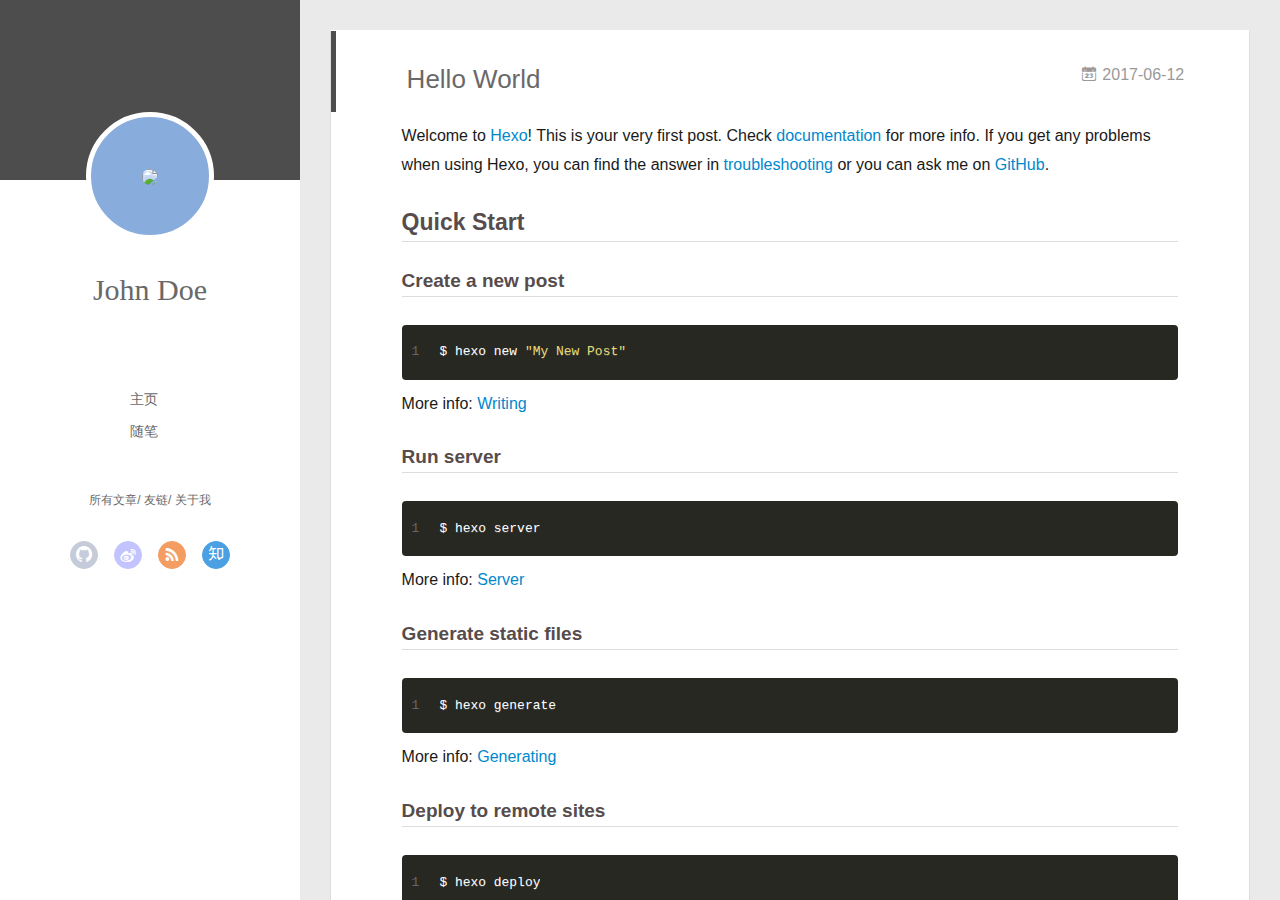
==== index.html @ 2bd4a5b3 "Site updated: 2017-06-12 14:00:21" ====
<!DOCTYPE html>
<html>
<head>
  <meta charset="utf-8">
  
  <meta name="renderer" content="webkit">
  <meta http-equiv="X-UA-Compatible" content="IE=edge" >
  <link rel="dns-prefetch" href="http://yoursite.com">
  <title>Hexo</title>
  <meta name="viewport" content="width=device-width, initial-scale=1, maximum-scale=1">
  <meta property="og:type" content="website">
<meta property="og:title" content="Hexo">
<meta property="og:url" content="http://yoursite.com/index.html">
<meta property="og:site_name" content="Hexo">
<meta name="twitter:card" content="summary">
<meta name="twitter:title" content="Hexo">
  
    <link rel="alternative" href="/atom.xml" title="Hexo" type="application/atom+xml">
  
  
    <link rel="icon" href="/favicon.png">
  
  <link rel="stylesheet" type="text/css" href="/./main.b3331d.css">
  <style type="text/css">
  
    #container.show {
      background: linear-gradient(200deg,#a0cfe4,#e8c37e);
    }
  </style>
  

  

</head>

<body>
  <div id="container" q-class="show:isCtnShow">
    <canvas id="anm-canvas" class="anm-canvas"></canvas>
    <div class="left-col" q-class="show:isShow">
      
<div class="overlay" style="background: #4d4d4d"></div>
<div class="intrude-less">
	<header id="header" class="inner">
		<a href="/" class="profilepic">
			<img src="null" class="js-avatar">
		</a>
		<hgroup>
		  <h1 class="header-author"><a href="/">John Doe</a></h1>
		</hgroup>
		

		<nav class="header-menu">
			<ul>
			
				<li><a href="/">主页</a></li>
	        
				<li><a href="/tags/随笔/">随笔</a></li>
	        
			</ul>
		</nav>
		<nav class="header-smart-menu">
    		
    			
    			<a q-on="click: openSlider(e, 'innerArchive')" href="javascript:void(0)">所有文章</a>
    			
            
    			
    			<a q-on="click: openSlider(e, 'friends')" href="javascript:void(0)">友链</a>
    			
            
    			
    			<a q-on="click: openSlider(e, 'aboutme')" href="javascript:void(0)">关于我</a>
    			
            
		</nav>
		<nav class="header-nav">
			<div class="social">
				
					<a class="github" target="_blank" href="#" title="github"><i class="icon-github"></i></a>
		        
					<a class="weibo" target="_blank" href="#" title="weibo"><i class="icon-weibo"></i></a>
		        
					<a class="rss" target="_blank" href="#" title="rss"><i class="icon-rss"></i></a>
		        
					<a class="zhihu" target="_blank" href="#" title="zhihu"><i class="icon-zhihu"></i></a>
		        
			</div>
		</nav>
	</header>		
</div>

    </div>
    <div class="mid-col" q-class="show:isShow,hide:isShow|isFalse">
      
<nav id="mobile-nav">
  	<div class="overlay js-overlay" style="background: #4d4d4d"></div>
	<div class="btnctn js-mobile-btnctn">
  		<div class="slider-trigger list" q-on="click: openSlider(e)"><i class="icon icon-sort"></i></div>
	</div>
	<div class="intrude-less">
		<header id="header" class="inner">
			<div class="profilepic">
				<img src="null" class="js-avatar">
			</div>
			<hgroup>
			  <h1 class="header-author js-header-author">John Doe</h1>
			</hgroup>
			
			
			
				
			
				
			
			
			
			<nav class="header-nav">
				<div class="social">
					
						<a class="github" target="_blank" href="#" title="github"><i class="icon-github"></i></a>
			        
						<a class="weibo" target="_blank" href="#" title="weibo"><i class="icon-weibo"></i></a>
			        
						<a class="rss" target="_blank" href="#" title="rss"><i class="icon-rss"></i></a>
			        
						<a class="zhihu" target="_blank" href="#" title="zhihu"><i class="icon-zhihu"></i></a>
			        
				</div>
			</nav>

			<nav class="header-menu js-header-menu">
				<ul style="width: 50%">
				
				
					<li style="width: 50%"><a href="/">主页</a></li>
		        
					<li style="width: 50%"><a href="/tags/随笔/">随笔</a></li>
		        
				</ul>
			</nav>
		</header>				
	</div>
	<div class="mobile-mask" style="display:none" q-show="isShow"></div>
</nav>

      <div id="wrapper" class="body-wrap">
        <div class="menu-l">
          <div class="canvas-wrap">
            <canvas data-colors="#eaeaea" data-sectionHeight="100" data-contentId="js-content" id="myCanvas1" class="anm-canvas"></canvas>
          </div>
          <div id="js-content" class="content-ll">
            
  
    <article id="post-hello-world" class="article article-type-post  article-index" itemscope itemprop="blogPost">
  <div class="article-inner">
    
      <header class="article-header">
        
  
    <h1 itemprop="name">
      <a class="article-title" href="/2017/06/12/hello-world/">Hello World</a>
    </h1>
  

        
        <a href="/2017/06/12/hello-world/" class="archive-article-date">
  	<time datetime="2017-06-12T04:54:13.077Z" itemprop="datePublished"><i class="icon-calendar icon"></i>2017-06-12</time>
</a>
        
      </header>
    
    <div class="article-entry" itemprop="articleBody">
      
        <p>Welcome to <a href="https://hexo.io/" target="_blank" rel="external">Hexo</a>! This is your very first post. Check <a href="https://hexo.io/docs/" target="_blank" rel="external">documentation</a> for more info. If you get any problems when using Hexo, you can find the answer in <a href="https://hexo.io/docs/troubleshooting.html" target="_blank" rel="external">troubleshooting</a> or you can ask me on <a href="https://github.com/hexojs/hexo/issues" target="_blank" rel="external">GitHub</a>.</p>
<h2 id="Quick-Start"><a href="#Quick-Start" class="headerlink" title="Quick Start"></a>Quick Start</h2><h3 id="Create-a-new-post"><a href="#Create-a-new-post" class="headerlink" title="Create a new post"></a>Create a new post</h3><figure class="highlight bash"><table><tr><td class="gutter"><pre><div class="line">1</div></pre></td><td class="code"><pre><div class="line">$ hexo new <span class="string">"My New Post"</span></div></pre></td></tr></table></figure>
<p>More info: <a href="https://hexo.io/docs/writing.html" target="_blank" rel="external">Writing</a></p>
<h3 id="Run-server"><a href="#Run-server" class="headerlink" title="Run server"></a>Run server</h3><figure class="highlight bash"><table><tr><td class="gutter"><pre><div class="line">1</div></pre></td><td class="code"><pre><div class="line">$ hexo server</div></pre></td></tr></table></figure>
<p>More info: <a href="https://hexo.io/docs/server.html" target="_blank" rel="external">Server</a></p>
<h3 id="Generate-static-files"><a href="#Generate-static-files" class="headerlink" title="Generate static files"></a>Generate static files</h3><figure class="highlight bash"><table><tr><td class="gutter"><pre><div class="line">1</div></pre></td><td class="code"><pre><div class="line">$ hexo generate</div></pre></td></tr></table></figure>
<p>More info: <a href="https://hexo.io/docs/generating.html" target="_blank" rel="external">Generating</a></p>
<h3 id="Deploy-to-remote-sites"><a href="#Deploy-to-remote-sites" class="headerlink" title="Deploy to remote sites"></a>Deploy to remote sites</h3><figure class="highlight bash"><table><tr><td class="gutter"><pre><div class="line">1</div></pre></td><td class="code"><pre><div class="line">$ hexo deploy</div></pre></td></tr></table></figure>
<p>More info: <a href="https://hexo.io/docs/deployment.html" target="_blank" rel="external">Deployment</a></p>

      

      
    </div>
    <div class="article-info article-info-index">
      
      
      

      
        <p class="article-more-link">
          <a class="article-more-a" href="/2017/06/12/hello-world/">展开全文 >></a>
        </p>
      

      
      <div class="clearfix"></div>
    </div>
  </div>
</article>





  
  


          </div>
        </div>
      </div>
      <footer id="footer">
  <div class="outer">
    <div id="footer-info">
    	<div class="footer-left">
    		&copy; 2017 John Doe
    	</div>
      	<div class="footer-right">
      		<a href="http://hexo.io/" target="_blank">Hexo</a>  Theme <a href="https://github.com/litten/hexo-theme-yilia" target="_blank">Yilia</a> by Litten
      	</div>
    </div>
  </div>
</footer>
    </div>
    <script>
	var yiliaConfig = {
		mathjax: false,
		isHome: true,
		isPost: false,
		isArchive: false,
		isTag: false,
		isCategory: false,
		open_in_new: false,
		root: "/",
		innerArchive: true,
		showTags: false
	}
</script>

<script>!function(t){function n(e){if(r[e])return r[e].exports;var i=r[e]={exports:{},id:e,loaded:!1};return t[e].call(i.exports,i,i.exports,n),i.loaded=!0,i.exports}var r={};n.m=t,n.c=r,n.p="./",n(0)}([function(t,n,r){r(194),t.exports=r(190)},function(t,n,r){var e=r(3),i=r(52),o=r(27),u=r(28),c=r(53),f="prototype",a=function(t,n,r){var s,l,h,v,p=t&a.F,d=t&a.G,y=t&a.S,g=t&a.P,b=t&a.B,m=d?e:y?e[n]||(e[n]={}):(e[n]||{})[f],x=d?i:i[n]||(i[n]={}),w=x[f]||(x[f]={});d&&(r=n);for(s in r)l=!p&&m&&void 0!==m[s],h=(l?m:r)[s],v=b&&l?c(h,e):g&&"function"==typeof h?c(Function.call,h):h,m&&u(m,s,h,t&a.U),x[s]!=h&&o(x,s,v),g&&w[s]!=h&&(w[s]=h)};e.core=i,a.F=1,a.G=2,a.S=4,a.P=8,a.B=16,a.W=32,a.U=64,a.R=128,t.exports=a},function(t,n,r){var e=r(6);t.exports=function(t){if(!e(t))throw TypeError(t+" is not an object!");return t}},function(t,n){var r=t.exports="undefined"!=typeof window&&window.Math==Math?window:"undefined"!=typeof self&&self.Math==Math?self:Function("return this")();"number"==typeof __g&&(__g=r)},function(t,n){t.exports=function(t){try{return!!t()}catch(t){return!0}}},function(t,n){var r=t.exports="undefined"!=typeof window&&window.Math==Math?window:"undefined"!=typeof self&&self.Math==Math?self:Function("return this")();"number"==typeof __g&&(__g=r)},function(t,n){t.exports=function(t){return"object"==typeof t?null!==t:"function"==typeof t}},function(t,n,r){var e=r(126)("wks"),i=r(76),o=r(3).Symbol,u="function"==typeof o;(t.exports=function(t){return e[t]||(e[t]=u&&o[t]||(u?o:i)("Symbol."+t))}).store=e},function(t,n){var r={}.hasOwnProperty;t.exports=function(t,n){return r.call(t,n)}},function(t,n,r){var e=r(94),i=r(33);t.exports=function(t){return e(i(t))}},function(t,n,r){t.exports=!r(4)(function(){return 7!=Object.defineProperty({},"a",{get:function(){return 7}}).a})},function(t,n,r){var e=r(2),i=r(167),o=r(50),u=Object.defineProperty;n.f=r(10)?Object.defineProperty:function(t,n,r){if(e(t),n=o(n,!0),e(r),i)try{return u(t,n,r)}catch(t){}if("get"in r||"set"in r)throw TypeError("Accessors not supported!");return"value"in r&&(t[n]=r.value),t}},function(t,n,r){t.exports=!r(18)(function(){return 7!=Object.defineProperty({},"a",{get:function(){return 7}}).a})},function(t,n,r){var e=r(14),i=r(22);t.exports=r(12)?function(t,n,r){return e.f(t,n,i(1,r))}:function(t,n,r){return t[n]=r,t}},function(t,n,r){var e=r(20),i=r(58),o=r(42),u=Object.defineProperty;n.f=r(12)?Object.defineProperty:function(t,n,r){if(e(t),n=o(n,!0),e(r),i)try{return u(t,n,r)}catch(t){}if("get"in r||"set"in r)throw TypeError("Accessors not supported!");return"value"in r&&(t[n]=r.value),t}},function(t,n,r){var e=r(40)("wks"),i=r(23),o=r(5).Symbol,u="function"==typeof o;(t.exports=function(t){return e[t]||(e[t]=u&&o[t]||(u?o:i)("Symbol."+t))}).store=e},function(t,n,r){var e=r(67),i=Math.min;t.exports=function(t){return t>0?i(e(t),9007199254740991):0}},function(t,n,r){var e=r(46);t.exports=function(t){return Object(e(t))}},function(t,n){t.exports=function(t){try{return!!t()}catch(t){return!0}}},function(t,n,r){var e=r(63),i=r(34);t.exports=Object.keys||function(t){return e(t,i)}},function(t,n,r){var e=r(21);t.exports=function(t){if(!e(t))throw TypeError(t+" is not an object!");return t}},function(t,n){t.exports=function(t){return"object"==typeof t?null!==t:"function"==typeof t}},function(t,n){t.exports=function(t,n){return{enumerable:!(1&t),configurable:!(2&t),writable:!(4&t),value:n}}},function(t,n){var r=0,e=Math.random();t.exports=function(t){return"Symbol(".concat(void 0===t?"":t,")_",(++r+e).toString(36))}},function(t,n){var r={}.hasOwnProperty;t.exports=function(t,n){return r.call(t,n)}},function(t,n){var r=t.exports={version:"2.4.0"};"number"==typeof __e&&(__e=r)},function(t,n){t.exports=function(t){if("function"!=typeof t)throw TypeError(t+" is not a function!");return t}},function(t,n,r){var e=r(11),i=r(66);t.exports=r(10)?function(t,n,r){return e.f(t,n,i(1,r))}:function(t,n,r){return t[n]=r,t}},function(t,n,r){var e=r(3),i=r(27),o=r(24),u=r(76)("src"),c="toString",f=Function[c],a=(""+f).split(c);r(52).inspectSource=function(t){return f.call(t)},(t.exports=function(t,n,r,c){var f="function"==typeof r;f&&(o(r,"name")||i(r,"name",n)),t[n]!==r&&(f&&(o(r,u)||i(r,u,t[n]?""+t[n]:a.join(String(n)))),t===e?t[n]=r:c?t[n]?t[n]=r:i(t,n,r):(delete t[n],i(t,n,r)))})(Function.prototype,c,function(){return"function"==typeof this&&this[u]||f.call(this)})},function(t,n,r){var e=r(1),i=r(4),o=r(46),u=function(t,n,r,e){var i=String(o(t)),u="<"+n;return""!==r&&(u+=" "+r+'="'+String(e).replace(/"/g,"&quot;")+'"'),u+">"+i+"</"+n+">"};t.exports=function(t,n){var r={};r[t]=n(u),e(e.P+e.F*i(function(){var n=""[t]('"');return n!==n.toLowerCase()||n.split('"').length>3}),"String",r)}},function(t,n,r){var e=r(115),i=r(46);t.exports=function(t){return e(i(t))}},function(t,n,r){var e=r(116),i=r(66),o=r(30),u=r(50),c=r(24),f=r(167),a=Object.getOwnPropertyDescriptor;n.f=r(10)?a:function(t,n){if(t=o(t),n=u(n,!0),f)try{return a(t,n)}catch(t){}if(c(t,n))return i(!e.f.call(t,n),t[n])}},function(t,n,r){var e=r(24),i=r(17),o=r(145)("IE_PROTO"),u=Object.prototype;t.exports=Object.getPrototypeOf||function(t){return t=i(t),e(t,o)?t[o]:"function"==typeof t.constructor&&t instanceof t.constructor?t.constructor.prototype:t instanceof Object?u:null}},function(t,n){t.exports=function(t){if(void 0==t)throw TypeError("Can't call method on  "+t);return t}},function(t,n){t.exports="constructor,hasOwnProperty,isPrototypeOf,propertyIsEnumerable,toLocaleString,toString,valueOf".split(",")},function(t,n){t.exports={}},function(t,n){t.exports=!0},function(t,n){n.f={}.propertyIsEnumerable},function(t,n,r){var e=r(14).f,i=r(8),o=r(15)("toStringTag");t.exports=function(t,n,r){t&&!i(t=r?t:t.prototype,o)&&e(t,o,{configurable:!0,value:n})}},function(t,n,r){var e=r(40)("keys"),i=r(23);t.exports=function(t){return e[t]||(e[t]=i(t))}},function(t,n,r){var e=r(5),i="__core-js_shared__",o=e[i]||(e[i]={});t.exports=function(t){return o[t]||(o[t]={})}},function(t,n){var r=Math.ceil,e=Math.floor;t.exports=function(t){return isNaN(t=+t)?0:(t>0?e:r)(t)}},function(t,n,r){var e=r(21);t.exports=function(t,n){if(!e(t))return t;var r,i;if(n&&"function"==typeof(r=t.toString)&&!e(i=r.call(t)))return i;if("function"==typeof(r=t.valueOf)&&!e(i=r.call(t)))return i;if(!n&&"function"==typeof(r=t.toString)&&!e(i=r.call(t)))return i;throw TypeError("Can't convert object to primitive value")}},function(t,n,r){var e=r(5),i=r(25),o=r(36),u=r(44),c=r(14).f;t.exports=function(t){var n=i.Symbol||(i.Symbol=o?{}:e.Symbol||{});"_"==t.charAt(0)||t in n||c(n,t,{value:u.f(t)})}},function(t,n,r){n.f=r(15)},function(t,n){var r={}.toString;t.exports=function(t){return r.call(t).slice(8,-1)}},function(t,n){t.exports=function(t){if(void 0==t)throw TypeError("Can't call method on  "+t);return t}},function(t,n,r){var e=r(4);t.exports=function(t,n){return!!t&&e(function(){n?t.call(null,function(){},1):t.call(null)})}},function(t,n,r){var e=r(53),i=r(115),o=r(17),u=r(16),c=r(202);t.exports=function(t,n){var r=1==t,f=2==t,a=3==t,s=4==t,l=6==t,h=5==t||l,v=n||c;return function(n,c,p){for(var d,y,g=o(n),b=i(g),m=e(c,p,3),x=u(b.length),w=0,S=r?v(n,x):f?v(n,0):void 0;x>w;w++)if((h||w in b)&&(d=b[w],y=m(d,w,g),t))if(r)S[w]=y;else if(y)switch(t){case 3:return!0;case 5:return d;case 6:return w;case 2:S.push(d)}else if(s)return!1;return l?-1:a||s?s:S}}},function(t,n,r){var e=r(1),i=r(52),o=r(4);t.exports=function(t,n){var r=(i.Object||{})[t]||Object[t],u={};u[t]=n(r),e(e.S+e.F*o(function(){r(1)}),"Object",u)}},function(t,n,r){var e=r(6);t.exports=function(t,n){if(!e(t))return t;var r,i;if(n&&"function"==typeof(r=t.toString)&&!e(i=r.call(t)))return i;if("function"==typeof(r=t.valueOf)&&!e(i=r.call(t)))return i;if(!n&&"function"==typeof(r=t.toString)&&!e(i=r.call(t)))return i;throw TypeError("Can't convert object to primitive value")}},function(t,n,r){var e=r(5),i=r(25),o=r(91),u=r(13),c="prototype",f=function(t,n,r){var a,s,l,h=t&f.F,v=t&f.G,p=t&f.S,d=t&f.P,y=t&f.B,g=t&f.W,b=v?i:i[n]||(i[n]={}),m=b[c],x=v?e:p?e[n]:(e[n]||{})[c];v&&(r=n);for(a in r)(s=!h&&x&&void 0!==x[a])&&a in b||(l=s?x[a]:r[a],b[a]=v&&"function"!=typeof x[a]?r[a]:y&&s?o(l,e):g&&x[a]==l?function(t){var n=function(n,r,e){if(this instanceof t){switch(arguments.length){case 0:return new t;case 1:return new t(n);case 2:return new t(n,r)}return new t(n,r,e)}return t.apply(this,arguments)};return n[c]=t[c],n}(l):d&&"function"==typeof l?o(Function.call,l):l,d&&((b.virtual||(b.virtual={}))[a]=l,t&f.R&&m&&!m[a]&&u(m,a,l)))};f.F=1,f.G=2,f.S=4,f.P=8,f.B=16,f.W=32,f.U=64,f.R=128,t.exports=f},function(t,n){var r=t.exports={version:"2.4.0"};"number"==typeof __e&&(__e=r)},function(t,n,r){var e=r(26);t.exports=function(t,n,r){if(e(t),void 0===n)return t;switch(r){case 1:return function(r){return t.call(n,r)};case 2:return function(r,e){return t.call(n,r,e)};case 3:return function(r,e,i){return t.call(n,r,e,i)}}return function(){return t.apply(n,arguments)}}},function(t,n,r){var e=r(183),i=r(1),o=r(126)("metadata"),u=o.store||(o.store=new(r(186))),c=function(t,n,r){var i=u.get(t);if(!i){if(!r)return;u.set(t,i=new e)}var o=i.get(n);if(!o){if(!r)return;i.set(n,o=new e)}return o},f=function(t,n,r){var e=c(n,r,!1);return void 0!==e&&e.has(t)},a=function(t,n,r){var e=c(n,r,!1);return void 0===e?void 0:e.get(t)},s=function(t,n,r,e){c(r,e,!0).set(t,n)},l=function(t,n){var r=c(t,n,!1),e=[];return r&&r.forEach(function(t,n){e.push(n)}),e},h=function(t){return void 0===t||"symbol"==typeof t?t:String(t)},v=function(t){i(i.S,"Reflect",t)};t.exports={store:u,map:c,has:f,get:a,set:s,keys:l,key:h,exp:v}},function(t,n,r){"use strict";if(r(10)){var e=r(69),i=r(3),o=r(4),u=r(1),c=r(127),f=r(152),a=r(53),s=r(68),l=r(66),h=r(27),v=r(73),p=r(67),d=r(16),y=r(75),g=r(50),b=r(24),m=r(180),x=r(114),w=r(6),S=r(17),_=r(137),O=r(70),E=r(32),P=r(71).f,j=r(154),F=r(76),M=r(7),A=r(48),N=r(117),T=r(146),I=r(155),k=r(80),L=r(123),R=r(74),C=r(130),D=r(160),U=r(11),W=r(31),G=U.f,B=W.f,V=i.RangeError,z=i.TypeError,q=i.Uint8Array,K="ArrayBuffer",J="Shared"+K,Y="BYTES_PER_ELEMENT",H="prototype",$=Array[H],X=f.ArrayBuffer,Q=f.DataView,Z=A(0),tt=A(2),nt=A(3),rt=A(4),et=A(5),it=A(6),ot=N(!0),ut=N(!1),ct=I.values,ft=I.keys,at=I.entries,st=$.lastIndexOf,lt=$.reduce,ht=$.reduceRight,vt=$.join,pt=$.sort,dt=$.slice,yt=$.toString,gt=$.toLocaleString,bt=M("iterator"),mt=M("toStringTag"),xt=F("typed_constructor"),wt=F("def_constructor"),St=c.CONSTR,_t=c.TYPED,Ot=c.VIEW,Et="Wrong length!",Pt=A(1,function(t,n){return Tt(T(t,t[wt]),n)}),jt=o(function(){return 1===new q(new Uint16Array([1]).buffer)[0]}),Ft=!!q&&!!q[H].set&&o(function(){new q(1).set({})}),Mt=function(t,n){if(void 0===t)throw z(Et);var r=+t,e=d(t);if(n&&!m(r,e))throw V(Et);return e},At=function(t,n){var r=p(t);if(r<0||r%n)throw V("Wrong offset!");return r},Nt=function(t){if(w(t)&&_t in t)return t;throw z(t+" is not a typed array!")},Tt=function(t,n){if(!(w(t)&&xt in t))throw z("It is not a typed array constructor!");return new t(n)},It=function(t,n){return kt(T(t,t[wt]),n)},kt=function(t,n){for(var r=0,e=n.length,i=Tt(t,e);e>r;)i[r]=n[r++];return i},Lt=function(t,n,r){G(t,n,{get:function(){return this._d[r]}})},Rt=function(t){var n,r,e,i,o,u,c=S(t),f=arguments.length,s=f>1?arguments[1]:void 0,l=void 0!==s,h=j(c);if(void 0!=h&&!_(h)){for(u=h.call(c),e=[],n=0;!(o=u.next()).done;n++)e.push(o.value);c=e}for(l&&f>2&&(s=a(s,arguments[2],2)),n=0,r=d(c.length),i=Tt(this,r);r>n;n++)i[n]=l?s(c[n],n):c[n];return i},Ct=function(){for(var t=0,n=arguments.length,r=Tt(this,n);n>t;)r[t]=arguments[t++];return r},Dt=!!q&&o(function(){gt.call(new q(1))}),Ut=function(){return gt.apply(Dt?dt.call(Nt(this)):Nt(this),arguments)},Wt={copyWithin:function(t,n){return D.call(Nt(this),t,n,arguments.length>2?arguments[2]:void 0)},every:function(t){return rt(Nt(this),t,arguments.length>1?arguments[1]:void 0)},fill:function(t){return C.apply(Nt(this),arguments)},filter:function(t){return It(this,tt(Nt(this),t,arguments.length>1?arguments[1]:void 0))},find:function(t){return et(Nt(this),t,arguments.length>1?arguments[1]:void 0)},findIndex:function(t){return it(Nt(this),t,arguments.length>1?arguments[1]:void 0)},forEach:function(t){Z(Nt(this),t,arguments.length>1?arguments[1]:void 0)},indexOf:function(t){return ut(Nt(this),t,arguments.length>1?arguments[1]:void 0)},includes:function(t){return ot(Nt(this),t,arguments.length>1?arguments[1]:void 0)},join:function(t){return vt.apply(Nt(this),arguments)},lastIndexOf:function(t){return st.apply(Nt(this),arguments)},map:function(t){return Pt(Nt(this),t,arguments.length>1?arguments[1]:void 0)},reduce:function(t){return lt.apply(Nt(this),arguments)},reduceRight:function(t){return ht.apply(Nt(this),arguments)},reverse:function(){for(var t,n=this,r=Nt(n).length,e=Math.floor(r/2),i=0;i<e;)t=n[i],n[i++]=n[--r],n[r]=t;return n},some:function(t){return nt(Nt(this),t,arguments.length>1?arguments[1]:void 0)},sort:function(t){return pt.call(Nt(this),t)},subarray:function(t,n){var r=Nt(this),e=r.length,i=y(t,e);return new(T(r,r[wt]))(r.buffer,r.byteOffset+i*r.BYTES_PER_ELEMENT,d((void 0===n?e:y(n,e))-i))}},Gt=function(t,n){return It(this,dt.call(Nt(this),t,n))},Bt=function(t){Nt(this);var n=At(arguments[1],1),r=this.length,e=S(t),i=d(e.length),o=0;if(i+n>r)throw V(Et);for(;o<i;)this[n+o]=e[o++]},Vt={entries:function(){return at.call(Nt(this))},keys:function(){return ft.call(Nt(this))},values:function(){return ct.call(Nt(this))}},zt=function(t,n){return w(t)&&t[_t]&&"symbol"!=typeof n&&n in t&&String(+n)==String(n)},qt=function(t,n){return zt(t,n=g(n,!0))?l(2,t[n]):B(t,n)},Kt=function(t,n,r){return!(zt(t,n=g(n,!0))&&w(r)&&b(r,"value"))||b(r,"get")||b(r,"set")||r.configurable||b(r,"writable")&&!r.writable||b(r,"enumerable")&&!r.enumerable?G(t,n,r):(t[n]=r.value,t)};St||(W.f=qt,U.f=Kt),u(u.S+u.F*!St,"Object",{getOwnPropertyDescriptor:qt,defineProperty:Kt}),o(function(){yt.call({})})&&(yt=gt=function(){return vt.call(this)});var Jt=v({},Wt);v(Jt,Vt),h(Jt,bt,Vt.values),v(Jt,{slice:Gt,set:Bt,constructor:function(){},toString:yt,toLocaleString:Ut}),Lt(Jt,"buffer","b"),Lt(Jt,"byteOffset","o"),Lt(Jt,"byteLength","l"),Lt(Jt,"length","e"),G(Jt,mt,{get:function(){return this[_t]}}),t.exports=function(t,n,r,f){f=!!f;var a=t+(f?"Clamped":"")+"Array",l="Uint8Array"!=a,v="get"+t,p="set"+t,y=i[a],g=y||{},b=y&&E(y),m=!y||!c.ABV,S={},_=y&&y[H],j=function(t,r){var e=t._d;return e.v[v](r*n+e.o,jt)},F=function(t,r,e){var i=t._d;f&&(e=(e=Math.round(e))<0?0:e>255?255:255&e),i.v[p](r*n+i.o,e,jt)},M=function(t,n){G(t,n,{get:function(){return j(this,n)},set:function(t){return F(this,n,t)},enumerable:!0})};m?(y=r(function(t,r,e,i){s(t,y,a,"_d");var o,u,c,f,l=0,v=0;if(w(r)){if(!(r instanceof X||(f=x(r))==K||f==J))return _t in r?kt(y,r):Rt.call(y,r);o=r,v=At(e,n);var p=r.byteLength;if(void 0===i){if(p%n)throw V(Et);if((u=p-v)<0)throw V(Et)}else if((u=d(i)*n)+v>p)throw V(Et);c=u/n}else c=Mt(r,!0),u=c*n,o=new X(u);for(h(t,"_d",{b:o,o:v,l:u,e:c,v:new Q(o)});l<c;)M(t,l++)}),_=y[H]=O(Jt),h(_,"constructor",y)):L(function(t){new y(null),new y(t)},!0)||(y=r(function(t,r,e,i){s(t,y,a);var o;return w(r)?r instanceof X||(o=x(r))==K||o==J?void 0!==i?new g(r,At(e,n),i):void 0!==e?new g(r,At(e,n)):new g(r):_t in r?kt(y,r):Rt.call(y,r):new g(Mt(r,l))}),Z(b!==Function.prototype?P(g).concat(P(b)):P(g),function(t){t in y||h(y,t,g[t])}),y[H]=_,e||(_.constructor=y));var A=_[bt],N=!!A&&("values"==A.name||void 0==A.name),T=Vt.values;h(y,xt,!0),h(_,_t,a),h(_,Ot,!0),h(_,wt,y),(f?new y(1)[mt]==a:mt in _)||G(_,mt,{get:function(){return a}}),S[a]=y,u(u.G+u.W+u.F*(y!=g),S),u(u.S,a,{BYTES_PER_ELEMENT:n,from:Rt,of:Ct}),Y in _||h(_,Y,n),u(u.P,a,Wt),R(a),u(u.P+u.F*Ft,a,{set:Bt}),u(u.P+u.F*!N,a,Vt),u(u.P+u.F*(_.toString!=yt),a,{toString:yt}),u(u.P+u.F*o(function(){new y(1).slice()}),a,{slice:Gt}),u(u.P+u.F*(o(function(){return[1,2].toLocaleString()!=new y([1,2]).toLocaleString()})||!o(function(){_.toLocaleString.call([1,2])})),a,{toLocaleString:Ut}),k[a]=N?A:T,e||N||h(_,bt,T)}}else t.exports=function(){}},function(t,n){var r={}.toString;t.exports=function(t){return r.call(t).slice(8,-1)}},function(t,n,r){var e=r(21),i=r(5).document,o=e(i)&&e(i.createElement);t.exports=function(t){return o?i.createElement(t):{}}},function(t,n,r){t.exports=!r(12)&&!r(18)(function(){return 7!=Object.defineProperty(r(57)("div"),"a",{get:function(){return 7}}).a})},function(t,n,r){"use strict";var e=r(36),i=r(51),o=r(64),u=r(13),c=r(8),f=r(35),a=r(96),s=r(38),l=r(103),h=r(15)("iterator"),v=!([].keys&&"next"in[].keys()),p="keys",d="values",y=function(){return this};t.exports=function(t,n,r,g,b,m,x){a(r,n,g);var w,S,_,O=function(t){if(!v&&t in F)return F[t];switch(t){case p:case d:return function(){return new r(this,t)}}return function(){return new r(this,t)}},E=n+" Iterator",P=b==d,j=!1,F=t.prototype,M=F[h]||F["@@iterator"]||b&&F[b],A=M||O(b),N=b?P?O("entries"):A:void 0,T="Array"==n?F.entries||M:M;if(T&&(_=l(T.call(new t)))!==Object.prototype&&(s(_,E,!0),e||c(_,h)||u(_,h,y)),P&&M&&M.name!==d&&(j=!0,A=function(){return M.call(this)}),e&&!x||!v&&!j&&F[h]||u(F,h,A),f[n]=A,f[E]=y,b)if(w={values:P?A:O(d),keys:m?A:O(p),entries:N},x)for(S in w)S in F||o(F,S,w[S]);else i(i.P+i.F*(v||j),n,w);return w}},function(t,n,r){var e=r(20),i=r(100),o=r(34),u=r(39)("IE_PROTO"),c=function(){},f="prototype",a=function(){var t,n=r(57)("iframe"),e=o.length;for(n.style.display="none",r(93).appendChild(n),n.src="javascript:",t=n.contentWindow.document,t.open(),t.write("<script>document.F=Object<\/script>"),t.close(),a=t.F;e--;)delete a[f][o[e]];return a()};t.exports=Object.create||function(t,n){var r;return null!==t?(c[f]=e(t),r=new c,c[f]=null,r[u]=t):r=a(),void 0===n?r:i(r,n)}},function(t,n,r){var e=r(63),i=r(34).concat("length","prototype");n.f=Object.getOwnPropertyNames||function(t){return e(t,i)}},function(t,n){n.f=Object.getOwnPropertySymbols},function(t,n,r){var e=r(8),i=r(9),o=r(90)(!1),u=r(39)("IE_PROTO");t.exports=function(t,n){var r,c=i(t),f=0,a=[];for(r in c)r!=u&&e(c,r)&&a.push(r);for(;n.length>f;)e(c,r=n[f++])&&(~o(a,r)||a.push(r));return a}},function(t,n,r){t.exports=r(13)},function(t,n,r){var e=r(76)("meta"),i=r(6),o=r(24),u=r(11).f,c=0,f=Object.isExtensible||function(){return!0},a=!r(4)(function(){return f(Object.preventExtensions({}))}),s=function(t){u(t,e,{value:{i:"O"+ ++c,w:{}}})},l=function(t,n){if(!i(t))return"symbol"==typeof t?t:("string"==typeof t?"S":"P")+t;if(!o(t,e)){if(!f(t))return"F";if(!n)return"E";s(t)}return t[e].i},h=function(t,n){if(!o(t,e)){if(!f(t))return!0;if(!n)return!1;s(t)}return t[e].w},v=function(t){return a&&p.NEED&&f(t)&&!o(t,e)&&s(t),t},p=t.exports={KEY:e,NEED:!1,fastKey:l,getWeak:h,onFreeze:v}},function(t,n){t.exports=function(t,n){return{enumerable:!(1&t),configurable:!(2&t),writable:!(4&t),value:n}}},function(t,n){var r=Math.ceil,e=Math.floor;t.exports=function(t){return isNaN(t=+t)?0:(t>0?e:r)(t)}},function(t,n){t.exports=function(t,n,r,e){if(!(t instanceof n)||void 0!==e&&e in t)throw TypeError(r+": incorrect invocation!");return t}},function(t,n){t.exports=!1},function(t,n,r){var e=r(2),i=r(173),o=r(133),u=r(145)("IE_PROTO"),c=function(){},f="prototype",a=function(){var t,n=r(132)("iframe"),e=o.length;for(n.style.display="none",r(135).appendChild(n),n.src="javascript:",t=n.contentWindow.document,t.open(),t.write("<script>document.F=Object<\/script>"),t.close(),a=t.F;e--;)delete a[f][o[e]];return a()};t.exports=Object.create||function(t,n){var r;return null!==t?(c[f]=e(t),r=new c,c[f]=null,r[u]=t):r=a(),void 0===n?r:i(r,n)}},function(t,n,r){var e=r(175),i=r(133).concat("length","prototype");n.f=Object.getOwnPropertyNames||function(t){return e(t,i)}},function(t,n,r){var e=r(175),i=r(133);t.exports=Object.keys||function(t){return e(t,i)}},function(t,n,r){var e=r(28);t.exports=function(t,n,r){for(var i in n)e(t,i,n[i],r);return t}},function(t,n,r){"use strict";var e=r(3),i=r(11),o=r(10),u=r(7)("species");t.exports=function(t){var n=e[t];o&&n&&!n[u]&&i.f(n,u,{configurable:!0,get:function(){return this}})}},function(t,n,r){var e=r(67),i=Math.max,o=Math.min;t.exports=function(t,n){return t=e(t),t<0?i(t+n,0):o(t,n)}},function(t,n){var r=0,e=Math.random();t.exports=function(t){return"Symbol(".concat(void 0===t?"":t,")_",(++r+e).toString(36))}},function(t,n,r){var e=r(33);t.exports=function(t){return Object(e(t))}},function(t,n,r){var e=r(7)("unscopables"),i=Array.prototype;void 0==i[e]&&r(27)(i,e,{}),t.exports=function(t){i[e][t]=!0}},function(t,n,r){var e=r(53),i=r(169),o=r(137),u=r(2),c=r(16),f=r(154),a={},s={},n=t.exports=function(t,n,r,l,h){var v,p,d,y,g=h?function(){return t}:f(t),b=e(r,l,n?2:1),m=0;if("function"!=typeof g)throw TypeError(t+" is not iterable!");if(o(g)){for(v=c(t.length);v>m;m++)if((y=n?b(u(p=t[m])[0],p[1]):b(t[m]))===a||y===s)return y}else for(d=g.call(t);!(p=d.next()).done;)if((y=i(d,b,p.value,n))===a||y===s)return y};n.BREAK=a,n.RETURN=s},function(t,n){t.exports={}},function(t,n,r){var e=r(11).f,i=r(24),o=r(7)("toStringTag");t.exports=function(t,n,r){t&&!i(t=r?t:t.prototype,o)&&e(t,o,{configurable:!0,value:n})}},function(t,n,r){var e=r(1),i=r(46),o=r(4),u=r(150),c="["+u+"]",f="​",a=RegExp("^"+c+c+"*"),s=RegExp(c+c+"*$"),l=function(t,n,r){var i={},c=o(function(){return!!u[t]()||f[t]()!=f}),a=i[t]=c?n(h):u[t];r&&(i[r]=a),e(e.P+e.F*c,"String",i)},h=l.trim=function(t,n){return t=String(i(t)),1&n&&(t=t.replace(a,"")),2&n&&(t=t.replace(s,"")),t};t.exports=l},function(t,n,r){t.exports={default:r(86),__esModule:!0}},function(t,n,r){t.exports={default:r(87),__esModule:!0}},function(t,n,r){"use strict";function e(t){return t&&t.__esModule?t:{default:t}}n.__esModule=!0;var i=r(84),o=e(i),u=r(83),c=e(u),f="function"==typeof c.default&&"symbol"==typeof o.default?function(t){return typeof t}:function(t){return t&&"function"==typeof c.default&&t.constructor===c.default&&t!==c.default.prototype?"symbol":typeof t};n.default="function"==typeof c.default&&"symbol"===f(o.default)?function(t){return void 0===t?"undefined":f(t)}:function(t){return t&&"function"==typeof c.default&&t.constructor===c.default&&t!==c.default.prototype?"symbol":void 0===t?"undefined":f(t)}},function(t,n,r){r(110),r(108),r(111),r(112),t.exports=r(25).Symbol},function(t,n,r){r(109),r(113),t.exports=r(44).f("iterator")},function(t,n){t.exports=function(t){if("function"!=typeof t)throw TypeError(t+" is not a function!");return t}},function(t,n){t.exports=function(){}},function(t,n,r){var e=r(9),i=r(106),o=r(105);t.exports=function(t){return function(n,r,u){var c,f=e(n),a=i(f.length),s=o(u,a);if(t&&r!=r){for(;a>s;)if((c=f[s++])!=c)return!0}else for(;a>s;s++)if((t||s in f)&&f[s]===r)return t||s||0;return!t&&-1}}},function(t,n,r){var e=r(88);t.exports=function(t,n,r){if(e(t),void 0===n)return t;switch(r){case 1:return function(r){return t.call(n,r)};case 2:return function(r,e){return t.call(n,r,e)};case 3:return function(r,e,i){return t.call(n,r,e,i)}}return function(){return t.apply(n,arguments)}}},function(t,n,r){var e=r(19),i=r(62),o=r(37);t.exports=function(t){var n=e(t),r=i.f;if(r)for(var u,c=r(t),f=o.f,a=0;c.length>a;)f.call(t,u=c[a++])&&n.push(u);return n}},function(t,n,r){t.exports=r(5).document&&document.documentElement},function(t,n,r){var e=r(56);t.exports=Object("z").propertyIsEnumerable(0)?Object:function(t){return"String"==e(t)?t.split(""):Object(t)}},function(t,n,r){var e=r(56);t.exports=Array.isArray||function(t){return"Array"==e(t)}},function(t,n,r){"use strict";var e=r(60),i=r(22),o=r(38),u={};r(13)(u,r(15)("iterator"),function(){return this}),t.exports=function(t,n,r){t.prototype=e(u,{next:i(1,r)}),o(t,n+" Iterator")}},function(t,n){t.exports=function(t,n){return{value:n,done:!!t}}},function(t,n,r){var e=r(19),i=r(9);t.exports=function(t,n){for(var r,o=i(t),u=e(o),c=u.length,f=0;c>f;)if(o[r=u[f++]]===n)return r}},function(t,n,r){var e=r(23)("meta"),i=r(21),o=r(8),u=r(14).f,c=0,f=Object.isExtensible||function(){return!0},a=!r(18)(function(){return f(Object.preventExtensions({}))}),s=function(t){u(t,e,{value:{i:"O"+ ++c,w:{}}})},l=function(t,n){if(!i(t))return"symbol"==typeof t?t:("string"==typeof t?"S":"P")+t;if(!o(t,e)){if(!f(t))return"F";if(!n)return"E";s(t)}return t[e].i},h=function(t,n){if(!o(t,e)){if(!f(t))return!0;if(!n)return!1;s(t)}return t[e].w},v=function(t){return a&&p.NEED&&f(t)&&!o(t,e)&&s(t),t},p=t.exports={KEY:e,NEED:!1,fastKey:l,getWeak:h,onFreeze:v}},function(t,n,r){var e=r(14),i=r(20),o=r(19);t.exports=r(12)?Object.defineProperties:function(t,n){i(t);for(var r,u=o(n),c=u.length,f=0;c>f;)e.f(t,r=u[f++],n[r]);return t}},function(t,n,r){var e=r(37),i=r(22),o=r(9),u=r(42),c=r(8),f=r(58),a=Object.getOwnPropertyDescriptor;n.f=r(12)?a:function(t,n){if(t=o(t),n=u(n,!0),f)try{return a(t,n)}catch(t){}if(c(t,n))return i(!e.f.call(t,n),t[n])}},function(t,n,r){var e=r(9),i=r(61).f,o={}.toString,u="object"==typeof window&&window&&Object.getOwnPropertyNames?Object.getOwnPropertyNames(window):[],c=function(t){try{return i(t)}catch(t){return u.slice()}};t.exports.f=function(t){return u&&"[object Window]"==o.call(t)?c(t):i(e(t))}},function(t,n,r){var e=r(8),i=r(77),o=r(39)("IE_PROTO"),u=Object.prototype;t.exports=Object.getPrototypeOf||function(t){return t=i(t),e(t,o)?t[o]:"function"==typeof t.constructor&&t instanceof t.constructor?t.constructor.prototype:t instanceof Object?u:null}},function(t,n,r){var e=r(41),i=r(33);t.exports=function(t){return function(n,r){var o,u,c=String(i(n)),f=e(r),a=c.length;return f<0||f>=a?t?"":void 0:(o=c.charCodeAt(f),o<55296||o>56319||f+1===a||(u=c.charCodeAt(f+1))<56320||u>57343?t?c.charAt(f):o:t?c.slice(f,f+2):u-56320+(o-55296<<10)+65536)}}},function(t,n,r){var e=r(41),i=Math.max,o=Math.min;t.exports=function(t,n){return t=e(t),t<0?i(t+n,0):o(t,n)}},function(t,n,r){var e=r(41),i=Math.min;t.exports=function(t){return t>0?i(e(t),9007199254740991):0}},function(t,n,r){"use strict";var e=r(89),i=r(97),o=r(35),u=r(9);t.exports=r(59)(Array,"Array",function(t,n){this._t=u(t),this._i=0,this._k=n},function(){var t=this._t,n=this._k,r=this._i++;return!t||r>=t.length?(this._t=void 0,i(1)):"keys"==n?i(0,r):"values"==n?i(0,t[r]):i(0,[r,t[r]])},"values"),o.Arguments=o.Array,e("keys"),e("values"),e("entries")},function(t,n){},function(t,n,r){"use strict";var e=r(104)(!0);r(59)(String,"String",function(t){this._t=String(t),this._i=0},function(){var t,n=this._t,r=this._i;return r>=n.length?{value:void 0,done:!0}:(t=e(n,r),this._i+=t.length,{value:t,done:!1})})},function(t,n,r){"use strict";var e=r(5),i=r(8),o=r(12),u=r(51),c=r(64),f=r(99).KEY,a=r(18),s=r(40),l=r(38),h=r(23),v=r(15),p=r(44),d=r(43),y=r(98),g=r(92),b=r(95),m=r(20),x=r(9),w=r(42),S=r(22),_=r(60),O=r(102),E=r(101),P=r(14),j=r(19),F=E.f,M=P.f,A=O.f,N=e.Symbol,T=e.JSON,I=T&&T.stringify,k="prototype",L=v("_hidden"),R=v("toPrimitive"),C={}.propertyIsEnumerable,D=s("symbol-registry"),U=s("symbols"),W=s("op-symbols"),G=Object[k],B="function"==typeof N,V=e.QObject,z=!V||!V[k]||!V[k].findChild,q=o&&a(function(){return 7!=_(M({},"a",{get:function(){return M(this,"a",{value:7}).a}})).a})?function(t,n,r){var e=F(G,n);e&&delete G[n],M(t,n,r),e&&t!==G&&M(G,n,e)}:M,K=function(t){var n=U[t]=_(N[k]);return n._k=t,n},J=B&&"symbol"==typeof N.iterator?function(t){return"symbol"==typeof t}:function(t){return t instanceof N},Y=function(t,n,r){return t===G&&Y(W,n,r),m(t),n=w(n,!0),m(r),i(U,n)?(r.enumerable?(i(t,L)&&t[L][n]&&(t[L][n]=!1),r=_(r,{enumerable:S(0,!1)})):(i(t,L)||M(t,L,S(1,{})),t[L][n]=!0),q(t,n,r)):M(t,n,r)},H=function(t,n){m(t);for(var r,e=g(n=x(n)),i=0,o=e.length;o>i;)Y(t,r=e[i++],n[r]);return t},$=function(t,n){return void 0===n?_(t):H(_(t),n)},X=function(t){var n=C.call(this,t=w(t,!0));return!(this===G&&i(U,t)&&!i(W,t))&&(!(n||!i(this,t)||!i(U,t)||i(this,L)&&this[L][t])||n)},Q=function(t,n){if(t=x(t),n=w(n,!0),t!==G||!i(U,n)||i(W,n)){var r=F(t,n);return!r||!i(U,n)||i(t,L)&&t[L][n]||(r.enumerable=!0),r}},Z=function(t){for(var n,r=A(x(t)),e=[],o=0;r.length>o;)i(U,n=r[o++])||n==L||n==f||e.push(n);return e},tt=function(t){for(var n,r=t===G,e=A(r?W:x(t)),o=[],u=0;e.length>u;)!i(U,n=e[u++])||r&&!i(G,n)||o.push(U[n]);return o};B||(N=function(){if(this instanceof N)throw TypeError("Symbol is not a constructor!");var t=h(arguments.length>0?arguments[0]:void 0),n=function(r){this===G&&n.call(W,r),i(this,L)&&i(this[L],t)&&(this[L][t]=!1),q(this,t,S(1,r))};return o&&z&&q(G,t,{configurable:!0,set:n}),K(t)},c(N[k],"toString",function(){return this._k}),E.f=Q,P.f=Y,r(61).f=O.f=Z,r(37).f=X,r(62).f=tt,o&&!r(36)&&c(G,"propertyIsEnumerable",X,!0),p.f=function(t){return K(v(t))}),u(u.G+u.W+u.F*!B,{Symbol:N});for(var nt="hasInstance,isConcatSpreadable,iterator,match,replace,search,species,split,toPrimitive,toStringTag,unscopables".split(","),rt=0;nt.length>rt;)v(nt[rt++]);for(var nt=j(v.store),rt=0;nt.length>rt;)d(nt[rt++]);u(u.S+u.F*!B,"Symbol",{for:function(t){return i(D,t+="")?D[t]:D[t]=N(t)},keyFor:function(t){if(J(t))return y(D,t);throw TypeError(t+" is not a symbol!")},useSetter:function(){z=!0},useSimple:function(){z=!1}}),u(u.S+u.F*!B,"Object",{create:$,defineProperty:Y,defineProperties:H,getOwnPropertyDescriptor:Q,getOwnPropertyNames:Z,getOwnPropertySymbols:tt}),T&&u(u.S+u.F*(!B||a(function(){var t=N();return"[null]"!=I([t])||"{}"!=I({a:t})||"{}"!=I(Object(t))})),"JSON",{stringify:function(t){if(void 0!==t&&!J(t)){for(var n,r,e=[t],i=1;arguments.length>i;)e.push(arguments[i++]);return n=e[1],"function"==typeof n&&(r=n),!r&&b(n)||(n=function(t,n){if(r&&(n=r.call(this,t,n)),!J(n))return n}),e[1]=n,I.apply(T,e)}}}),N[k][R]||r(13)(N[k],R,N[k].valueOf),l(N,"Symbol"),l(Math,"Math",!0),l(e.JSON,"JSON",!0)},function(t,n,r){r(43)("asyncIterator")},function(t,n,r){r(43)("observable")},function(t,n,r){r(107);for(var e=r(5),i=r(13),o=r(35),u=r(15)("toStringTag"),c=["NodeList","DOMTokenList","MediaList","StyleSheetList","CSSRuleList"],f=0;f<5;f++){var a=c[f],s=e[a],l=s&&s.prototype;l&&!l[u]&&i(l,u,a),o[a]=o.Array}},function(t,n,r){var e=r(45),i=r(7)("toStringTag"),o="Arguments"==e(function(){return arguments}()),u=function(t,n){try{return t[n]}catch(t){}};t.exports=function(t){var n,r,c;return void 0===t?"Undefined":null===t?"Null":"string"==typeof(r=u(n=Object(t),i))?r:o?e(n):"Object"==(c=e(n))&&"function"==typeof n.callee?"Arguments":c}},function(t,n,r){var e=r(45);t.exports=Object("z").propertyIsEnumerable(0)?Object:function(t){return"String"==e(t)?t.split(""):Object(t)}},function(t,n){n.f={}.propertyIsEnumerable},function(t,n,r){var e=r(30),i=r(16),o=r(75);t.exports=function(t){return function(n,r,u){var c,f=e(n),a=i(f.length),s=o(u,a);if(t&&r!=r){for(;a>s;)if((c=f[s++])!=c)return!0}else for(;a>s;s++)if((t||s in f)&&f[s]===r)return t||s||0;return!t&&-1}}},function(t,n,r){"use strict";var e=r(3),i=r(1),o=r(28),u=r(73),c=r(65),f=r(79),a=r(68),s=r(6),l=r(4),h=r(123),v=r(81),p=r(136);t.exports=function(t,n,r,d,y,g){var b=e[t],m=b,x=y?"set":"add",w=m&&m.prototype,S={},_=function(t){var n=w[t];o(w,t,"delete"==t?function(t){return!(g&&!s(t))&&n.call(this,0===t?0:t)}:"has"==t?function(t){return!(g&&!s(t))&&n.call(this,0===t?0:t)}:"get"==t?function(t){return g&&!s(t)?void 0:n.call(this,0===t?0:t)}:"add"==t?function(t){return n.call(this,0===t?0:t),this}:function(t,r){return n.call(this,0===t?0:t,r),this})};if("function"==typeof m&&(g||w.forEach&&!l(function(){(new m).entries().next()}))){var O=new m,E=O[x](g?{}:-0,1)!=O,P=l(function(){O.has(1)}),j=h(function(t){new m(t)}),F=!g&&l(function(){for(var t=new m,n=5;n--;)t[x](n,n);return!t.has(-0)});j||(m=n(function(n,r){a(n,m,t);var e=p(new b,n,m);return void 0!=r&&f(r,y,e[x],e),e}),m.prototype=w,w.constructor=m),(P||F)&&(_("delete"),_("has"),y&&_("get")),(F||E)&&_(x),g&&w.clear&&delete w.clear}else m=d.getConstructor(n,t,y,x),u(m.prototype,r),c.NEED=!0;return v(m,t),S[t]=m,i(i.G+i.W+i.F*(m!=b),S),g||d.setStrong(m,t,y),m}},function(t,n,r){"use strict";var e=r(27),i=r(28),o=r(4),u=r(46),c=r(7);t.exports=function(t,n,r){var f=c(t),a=r(u,f,""[t]),s=a[0],l=a[1];o(function(){var n={};return n[f]=function(){return 7},7!=""[t](n)})&&(i(String.prototype,t,s),e(RegExp.prototype,f,2==n?function(t,n){return l.call(t,this,n)}:function(t){return l.call(t,this)}))}
},function(t,n,r){"use strict";var e=r(2);t.exports=function(){var t=e(this),n="";return t.global&&(n+="g"),t.ignoreCase&&(n+="i"),t.multiline&&(n+="m"),t.unicode&&(n+="u"),t.sticky&&(n+="y"),n}},function(t,n){t.exports=function(t,n,r){var e=void 0===r;switch(n.length){case 0:return e?t():t.call(r);case 1:return e?t(n[0]):t.call(r,n[0]);case 2:return e?t(n[0],n[1]):t.call(r,n[0],n[1]);case 3:return e?t(n[0],n[1],n[2]):t.call(r,n[0],n[1],n[2]);case 4:return e?t(n[0],n[1],n[2],n[3]):t.call(r,n[0],n[1],n[2],n[3])}return t.apply(r,n)}},function(t,n,r){var e=r(6),i=r(45),o=r(7)("match");t.exports=function(t){var n;return e(t)&&(void 0!==(n=t[o])?!!n:"RegExp"==i(t))}},function(t,n,r){var e=r(7)("iterator"),i=!1;try{var o=[7][e]();o.return=function(){i=!0},Array.from(o,function(){throw 2})}catch(t){}t.exports=function(t,n){if(!n&&!i)return!1;var r=!1;try{var o=[7],u=o[e]();u.next=function(){return{done:r=!0}},o[e]=function(){return u},t(o)}catch(t){}return r}},function(t,n,r){t.exports=r(69)||!r(4)(function(){var t=Math.random();__defineSetter__.call(null,t,function(){}),delete r(3)[t]})},function(t,n){n.f=Object.getOwnPropertySymbols},function(t,n,r){var e=r(3),i="__core-js_shared__",o=e[i]||(e[i]={});t.exports=function(t){return o[t]||(o[t]={})}},function(t,n,r){for(var e,i=r(3),o=r(27),u=r(76),c=u("typed_array"),f=u("view"),a=!(!i.ArrayBuffer||!i.DataView),s=a,l=0,h="Int8Array,Uint8Array,Uint8ClampedArray,Int16Array,Uint16Array,Int32Array,Uint32Array,Float32Array,Float64Array".split(",");l<9;)(e=i[h[l++]])?(o(e.prototype,c,!0),o(e.prototype,f,!0)):s=!1;t.exports={ABV:a,CONSTR:s,TYPED:c,VIEW:f}},function(t,n){"use strict";var r={versions:function(){var t=window.navigator.userAgent;return{trident:t.indexOf("Trident")>-1,presto:t.indexOf("Presto")>-1,webKit:t.indexOf("AppleWebKit")>-1,gecko:t.indexOf("Gecko")>-1&&-1==t.indexOf("KHTML"),mobile:!!t.match(/AppleWebKit.*Mobile.*/),ios:!!t.match(/\(i[^;]+;( U;)? CPU.+Mac OS X/),android:t.indexOf("Android")>-1||t.indexOf("Linux")>-1,iPhone:t.indexOf("iPhone")>-1||t.indexOf("Mac")>-1,iPad:t.indexOf("iPad")>-1,webApp:-1==t.indexOf("Safari"),weixin:-1==t.indexOf("MicroMessenger")}}()};t.exports=r},function(t,n,r){"use strict";var e=r(85),i=function(t){return t&&t.__esModule?t:{default:t}}(e),o=function(){function t(t,n,e){return n||e?String.fromCharCode(n||e):r[t]||t}function n(t){return e[t]}var r={"&quot;":'"',"&lt;":"<","&gt;":">","&amp;":"&","&nbsp;":" "},e={};for(var u in r)e[r[u]]=u;return r["&apos;"]="'",e["'"]="&#39;",{encode:function(t){return t?(""+t).replace(/['<> "&]/g,n).replace(/\r?\n/g,"<br/>").replace(/\s/g,"&nbsp;"):""},decode:function(n){return n?(""+n).replace(/<br\s*\/?>/gi,"\n").replace(/&quot;|&lt;|&gt;|&amp;|&nbsp;|&apos;|&#(\d+);|&#(\d+)/g,t).replace(/\u00a0/g," "):""},encodeBase16:function(t){if(!t)return t;t+="";for(var n=[],r=0,e=t.length;e>r;r++)n.push(t.charCodeAt(r).toString(16).toUpperCase());return n.join("")},encodeBase16forJSON:function(t){if(!t)return t;t=t.replace(/[\u4E00-\u9FBF]/gi,function(t){return escape(t).replace("%u","\\u")});for(var n=[],r=0,e=t.length;e>r;r++)n.push(t.charCodeAt(r).toString(16).toUpperCase());return n.join("")},decodeBase16:function(t){if(!t)return t;t+="";for(var n=[],r=0,e=t.length;e>r;r+=2)n.push(String.fromCharCode("0x"+t.slice(r,r+2)));return n.join("")},encodeObject:function(t){if(t instanceof Array)for(var n=0,r=t.length;r>n;n++)t[n]=o.encodeObject(t[n]);else if("object"==(void 0===t?"undefined":(0,i.default)(t)))for(var e in t)t[e]=o.encodeObject(t[e]);else if("string"==typeof t)return o.encode(t);return t},loadScript:function(t){var n=document.createElement("script");document.getElementsByTagName("body")[0].appendChild(n),n.setAttribute("src",t)},addLoadEvent:function(t){var n=window.onload;"function"!=typeof window.onload?window.onload=t:window.onload=function(){n(),t()}}}}();t.exports=o},function(t,n,r){"use strict";var e=r(17),i=r(75),o=r(16);t.exports=function(t){for(var n=e(this),r=o(n.length),u=arguments.length,c=i(u>1?arguments[1]:void 0,r),f=u>2?arguments[2]:void 0,a=void 0===f?r:i(f,r);a>c;)n[c++]=t;return n}},function(t,n,r){"use strict";var e=r(11),i=r(66);t.exports=function(t,n,r){n in t?e.f(t,n,i(0,r)):t[n]=r}},function(t,n,r){var e=r(6),i=r(3).document,o=e(i)&&e(i.createElement);t.exports=function(t){return o?i.createElement(t):{}}},function(t,n){t.exports="constructor,hasOwnProperty,isPrototypeOf,propertyIsEnumerable,toLocaleString,toString,valueOf".split(",")},function(t,n,r){var e=r(7)("match");t.exports=function(t){var n=/./;try{"/./"[t](n)}catch(r){try{return n[e]=!1,!"/./"[t](n)}catch(t){}}return!0}},function(t,n,r){t.exports=r(3).document&&document.documentElement},function(t,n,r){var e=r(6),i=r(144).set;t.exports=function(t,n,r){var o,u=n.constructor;return u!==r&&"function"==typeof u&&(o=u.prototype)!==r.prototype&&e(o)&&i&&i(t,o),t}},function(t,n,r){var e=r(80),i=r(7)("iterator"),o=Array.prototype;t.exports=function(t){return void 0!==t&&(e.Array===t||o[i]===t)}},function(t,n,r){var e=r(45);t.exports=Array.isArray||function(t){return"Array"==e(t)}},function(t,n,r){"use strict";var e=r(70),i=r(66),o=r(81),u={};r(27)(u,r(7)("iterator"),function(){return this}),t.exports=function(t,n,r){t.prototype=e(u,{next:i(1,r)}),o(t,n+" Iterator")}},function(t,n,r){"use strict";var e=r(69),i=r(1),o=r(28),u=r(27),c=r(24),f=r(80),a=r(139),s=r(81),l=r(32),h=r(7)("iterator"),v=!([].keys&&"next"in[].keys()),p="keys",d="values",y=function(){return this};t.exports=function(t,n,r,g,b,m,x){a(r,n,g);var w,S,_,O=function(t){if(!v&&t in F)return F[t];switch(t){case p:case d:return function(){return new r(this,t)}}return function(){return new r(this,t)}},E=n+" Iterator",P=b==d,j=!1,F=t.prototype,M=F[h]||F["@@iterator"]||b&&F[b],A=M||O(b),N=b?P?O("entries"):A:void 0,T="Array"==n?F.entries||M:M;if(T&&(_=l(T.call(new t)))!==Object.prototype&&(s(_,E,!0),e||c(_,h)||u(_,h,y)),P&&M&&M.name!==d&&(j=!0,A=function(){return M.call(this)}),e&&!x||!v&&!j&&F[h]||u(F,h,A),f[n]=A,f[E]=y,b)if(w={values:P?A:O(d),keys:m?A:O(p),entries:N},x)for(S in w)S in F||o(F,S,w[S]);else i(i.P+i.F*(v||j),n,w);return w}},function(t,n){var r=Math.expm1;t.exports=!r||r(10)>22025.465794806718||r(10)<22025.465794806718||-2e-17!=r(-2e-17)?function(t){return 0==(t=+t)?t:t>-1e-6&&t<1e-6?t+t*t/2:Math.exp(t)-1}:r},function(t,n){t.exports=Math.sign||function(t){return 0==(t=+t)||t!=t?t:t<0?-1:1}},function(t,n,r){var e=r(3),i=r(151).set,o=e.MutationObserver||e.WebKitMutationObserver,u=e.process,c=e.Promise,f="process"==r(45)(u);t.exports=function(){var t,n,r,a=function(){var e,i;for(f&&(e=u.domain)&&e.exit();t;){i=t.fn,t=t.next;try{i()}catch(e){throw t?r():n=void 0,e}}n=void 0,e&&e.enter()};if(f)r=function(){u.nextTick(a)};else if(o){var s=!0,l=document.createTextNode("");new o(a).observe(l,{characterData:!0}),r=function(){l.data=s=!s}}else if(c&&c.resolve){var h=c.resolve();r=function(){h.then(a)}}else r=function(){i.call(e,a)};return function(e){var i={fn:e,next:void 0};n&&(n.next=i),t||(t=i,r()),n=i}}},function(t,n,r){var e=r(6),i=r(2),o=function(t,n){if(i(t),!e(n)&&null!==n)throw TypeError(n+": can't set as prototype!")};t.exports={set:Object.setPrototypeOf||("__proto__"in{}?function(t,n,e){try{e=r(53)(Function.call,r(31).f(Object.prototype,"__proto__").set,2),e(t,[]),n=!(t instanceof Array)}catch(t){n=!0}return function(t,r){return o(t,r),n?t.__proto__=r:e(t,r),t}}({},!1):void 0),check:o}},function(t,n,r){var e=r(126)("keys"),i=r(76);t.exports=function(t){return e[t]||(e[t]=i(t))}},function(t,n,r){var e=r(2),i=r(26),o=r(7)("species");t.exports=function(t,n){var r,u=e(t).constructor;return void 0===u||void 0==(r=e(u)[o])?n:i(r)}},function(t,n,r){var e=r(67),i=r(46);t.exports=function(t){return function(n,r){var o,u,c=String(i(n)),f=e(r),a=c.length;return f<0||f>=a?t?"":void 0:(o=c.charCodeAt(f),o<55296||o>56319||f+1===a||(u=c.charCodeAt(f+1))<56320||u>57343?t?c.charAt(f):o:t?c.slice(f,f+2):u-56320+(o-55296<<10)+65536)}}},function(t,n,r){var e=r(122),i=r(46);t.exports=function(t,n,r){if(e(n))throw TypeError("String#"+r+" doesn't accept regex!");return String(i(t))}},function(t,n,r){"use strict";var e=r(67),i=r(46);t.exports=function(t){var n=String(i(this)),r="",o=e(t);if(o<0||o==1/0)throw RangeError("Count can't be negative");for(;o>0;(o>>>=1)&&(n+=n))1&o&&(r+=n);return r}},function(t,n){t.exports="\t\n\v\f\r   ᠎             　\u2028\u2029\ufeff"},function(t,n,r){var e,i,o,u=r(53),c=r(121),f=r(135),a=r(132),s=r(3),l=s.process,h=s.setImmediate,v=s.clearImmediate,p=s.MessageChannel,d=0,y={},g="onreadystatechange",b=function(){var t=+this;if(y.hasOwnProperty(t)){var n=y[t];delete y[t],n()}},m=function(t){b.call(t.data)};h&&v||(h=function(t){for(var n=[],r=1;arguments.length>r;)n.push(arguments[r++]);return y[++d]=function(){c("function"==typeof t?t:Function(t),n)},e(d),d},v=function(t){delete y[t]},"process"==r(45)(l)?e=function(t){l.nextTick(u(b,t,1))}:p?(i=new p,o=i.port2,i.port1.onmessage=m,e=u(o.postMessage,o,1)):s.addEventListener&&"function"==typeof postMessage&&!s.importScripts?(e=function(t){s.postMessage(t+"","*")},s.addEventListener("message",m,!1)):e=g in a("script")?function(t){f.appendChild(a("script"))[g]=function(){f.removeChild(this),b.call(t)}}:function(t){setTimeout(u(b,t,1),0)}),t.exports={set:h,clear:v}},function(t,n,r){"use strict";var e=r(3),i=r(10),o=r(69),u=r(127),c=r(27),f=r(73),a=r(4),s=r(68),l=r(67),h=r(16),v=r(71).f,p=r(11).f,d=r(130),y=r(81),g="ArrayBuffer",b="DataView",m="prototype",x="Wrong length!",w="Wrong index!",S=e[g],_=e[b],O=e.Math,E=e.RangeError,P=e.Infinity,j=S,F=O.abs,M=O.pow,A=O.floor,N=O.log,T=O.LN2,I="buffer",k="byteLength",L="byteOffset",R=i?"_b":I,C=i?"_l":k,D=i?"_o":L,U=function(t,n,r){var e,i,o,u=Array(r),c=8*r-n-1,f=(1<<c)-1,a=f>>1,s=23===n?M(2,-24)-M(2,-77):0,l=0,h=t<0||0===t&&1/t<0?1:0;for(t=F(t),t!=t||t===P?(i=t!=t?1:0,e=f):(e=A(N(t)/T),t*(o=M(2,-e))<1&&(e--,o*=2),t+=e+a>=1?s/o:s*M(2,1-a),t*o>=2&&(e++,o/=2),e+a>=f?(i=0,e=f):e+a>=1?(i=(t*o-1)*M(2,n),e+=a):(i=t*M(2,a-1)*M(2,n),e=0));n>=8;u[l++]=255&i,i/=256,n-=8);for(e=e<<n|i,c+=n;c>0;u[l++]=255&e,e/=256,c-=8);return u[--l]|=128*h,u},W=function(t,n,r){var e,i=8*r-n-1,o=(1<<i)-1,u=o>>1,c=i-7,f=r-1,a=t[f--],s=127&a;for(a>>=7;c>0;s=256*s+t[f],f--,c-=8);for(e=s&(1<<-c)-1,s>>=-c,c+=n;c>0;e=256*e+t[f],f--,c-=8);if(0===s)s=1-u;else{if(s===o)return e?NaN:a?-P:P;e+=M(2,n),s-=u}return(a?-1:1)*e*M(2,s-n)},G=function(t){return t[3]<<24|t[2]<<16|t[1]<<8|t[0]},B=function(t){return[255&t]},V=function(t){return[255&t,t>>8&255]},z=function(t){return[255&t,t>>8&255,t>>16&255,t>>24&255]},q=function(t){return U(t,52,8)},K=function(t){return U(t,23,4)},J=function(t,n,r){p(t[m],n,{get:function(){return this[r]}})},Y=function(t,n,r,e){var i=+r,o=l(i);if(i!=o||o<0||o+n>t[C])throw E(w);var u=t[R]._b,c=o+t[D],f=u.slice(c,c+n);return e?f:f.reverse()},H=function(t,n,r,e,i,o){var u=+r,c=l(u);if(u!=c||c<0||c+n>t[C])throw E(w);for(var f=t[R]._b,a=c+t[D],s=e(+i),h=0;h<n;h++)f[a+h]=s[o?h:n-h-1]},$=function(t,n){s(t,S,g);var r=+n,e=h(r);if(r!=e)throw E(x);return e};if(u.ABV){if(!a(function(){new S})||!a(function(){new S(.5)})){S=function(t){return new j($(this,t))};for(var X,Q=S[m]=j[m],Z=v(j),tt=0;Z.length>tt;)(X=Z[tt++])in S||c(S,X,j[X]);o||(Q.constructor=S)}var nt=new _(new S(2)),rt=_[m].setInt8;nt.setInt8(0,2147483648),nt.setInt8(1,2147483649),!nt.getInt8(0)&&nt.getInt8(1)||f(_[m],{setInt8:function(t,n){rt.call(this,t,n<<24>>24)},setUint8:function(t,n){rt.call(this,t,n<<24>>24)}},!0)}else S=function(t){var n=$(this,t);this._b=d.call(Array(n),0),this[C]=n},_=function(t,n,r){s(this,_,b),s(t,S,b);var e=t[C],i=l(n);if(i<0||i>e)throw E("Wrong offset!");if(r=void 0===r?e-i:h(r),i+r>e)throw E(x);this[R]=t,this[D]=i,this[C]=r},i&&(J(S,k,"_l"),J(_,I,"_b"),J(_,k,"_l"),J(_,L,"_o")),f(_[m],{getInt8:function(t){return Y(this,1,t)[0]<<24>>24},getUint8:function(t){return Y(this,1,t)[0]},getInt16:function(t){var n=Y(this,2,t,arguments[1]);return(n[1]<<8|n[0])<<16>>16},getUint16:function(t){var n=Y(this,2,t,arguments[1]);return n[1]<<8|n[0]},getInt32:function(t){return G(Y(this,4,t,arguments[1]))},getUint32:function(t){return G(Y(this,4,t,arguments[1]))>>>0},getFloat32:function(t){return W(Y(this,4,t,arguments[1]),23,4)},getFloat64:function(t){return W(Y(this,8,t,arguments[1]),52,8)},setInt8:function(t,n){H(this,1,t,B,n)},setUint8:function(t,n){H(this,1,t,B,n)},setInt16:function(t,n){H(this,2,t,V,n,arguments[2])},setUint16:function(t,n){H(this,2,t,V,n,arguments[2])},setInt32:function(t,n){H(this,4,t,z,n,arguments[2])},setUint32:function(t,n){H(this,4,t,z,n,arguments[2])},setFloat32:function(t,n){H(this,4,t,K,n,arguments[2])},setFloat64:function(t,n){H(this,8,t,q,n,arguments[2])}});y(S,g),y(_,b),c(_[m],u.VIEW,!0),n[g]=S,n[b]=_},function(t,n,r){var e=r(3),i=r(52),o=r(69),u=r(182),c=r(11).f;t.exports=function(t){var n=i.Symbol||(i.Symbol=o?{}:e.Symbol||{});"_"==t.charAt(0)||t in n||c(n,t,{value:u.f(t)})}},function(t,n,r){var e=r(114),i=r(7)("iterator"),o=r(80);t.exports=r(52).getIteratorMethod=function(t){if(void 0!=t)return t[i]||t["@@iterator"]||o[e(t)]}},function(t,n,r){"use strict";var e=r(78),i=r(170),o=r(80),u=r(30);t.exports=r(140)(Array,"Array",function(t,n){this._t=u(t),this._i=0,this._k=n},function(){var t=this._t,n=this._k,r=this._i++;return!t||r>=t.length?(this._t=void 0,i(1)):"keys"==n?i(0,r):"values"==n?i(0,t[r]):i(0,[r,t[r]])},"values"),o.Arguments=o.Array,e("keys"),e("values"),e("entries")},function(t,n){function r(t,n){t.classList?t.classList.add(n):t.className+=" "+n}t.exports=r},function(t,n){function r(t,n){if(t.classList)t.classList.remove(n);else{var r=new RegExp("(^|\\b)"+n.split(" ").join("|")+"(\\b|$)","gi");t.className=t.className.replace(r," ")}}t.exports=r},function(t,n){function r(){throw new Error("setTimeout has not been defined")}function e(){throw new Error("clearTimeout has not been defined")}function i(t){if(s===setTimeout)return setTimeout(t,0);if((s===r||!s)&&setTimeout)return s=setTimeout,setTimeout(t,0);try{return s(t,0)}catch(n){try{return s.call(null,t,0)}catch(n){return s.call(this,t,0)}}}function o(t){if(l===clearTimeout)return clearTimeout(t);if((l===e||!l)&&clearTimeout)return l=clearTimeout,clearTimeout(t);try{return l(t)}catch(n){try{return l.call(null,t)}catch(n){return l.call(this,t)}}}function u(){d&&v&&(d=!1,v.length?p=v.concat(p):y=-1,p.length&&c())}function c(){if(!d){var t=i(u);d=!0;for(var n=p.length;n;){for(v=p,p=[];++y<n;)v&&v[y].run();y=-1,n=p.length}v=null,d=!1,o(t)}}function f(t,n){this.fun=t,this.array=n}function a(){}var s,l,h=t.exports={};!function(){try{s="function"==typeof setTimeout?setTimeout:r}catch(t){s=r}try{l="function"==typeof clearTimeout?clearTimeout:e}catch(t){l=e}}();var v,p=[],d=!1,y=-1;h.nextTick=function(t){var n=new Array(arguments.length-1);if(arguments.length>1)for(var r=1;r<arguments.length;r++)n[r-1]=arguments[r];p.push(new f(t,n)),1!==p.length||d||i(c)},f.prototype.run=function(){this.fun.apply(null,this.array)},h.title="browser",h.browser=!0,h.env={},h.argv=[],h.version="",h.versions={},h.on=a,h.addListener=a,h.once=a,h.off=a,h.removeListener=a,h.removeAllListeners=a,h.emit=a,h.prependListener=a,h.prependOnceListener=a,h.listeners=function(t){return[]},h.binding=function(t){throw new Error("process.binding is not supported")},h.cwd=function(){return"/"},h.chdir=function(t){throw new Error("process.chdir is not supported")},h.umask=function(){return 0}},function(t,n,r){var e=r(45);t.exports=function(t,n){if("number"!=typeof t&&"Number"!=e(t))throw TypeError(n);return+t}},function(t,n,r){"use strict";var e=r(17),i=r(75),o=r(16);t.exports=[].copyWithin||function(t,n){var r=e(this),u=o(r.length),c=i(t,u),f=i(n,u),a=arguments.length>2?arguments[2]:void 0,s=Math.min((void 0===a?u:i(a,u))-f,u-c),l=1;for(f<c&&c<f+s&&(l=-1,f+=s-1,c+=s-1);s-- >0;)f in r?r[c]=r[f]:delete r[c],c+=l,f+=l;return r}},function(t,n,r){var e=r(79);t.exports=function(t,n){var r=[];return e(t,!1,r.push,r,n),r}},function(t,n,r){var e=r(26),i=r(17),o=r(115),u=r(16);t.exports=function(t,n,r,c,f){e(n);var a=i(t),s=o(a),l=u(a.length),h=f?l-1:0,v=f?-1:1;if(r<2)for(;;){if(h in s){c=s[h],h+=v;break}if(h+=v,f?h<0:l<=h)throw TypeError("Reduce of empty array with no initial value")}for(;f?h>=0:l>h;h+=v)h in s&&(c=n(c,s[h],h,a));return c}},function(t,n,r){"use strict";var e=r(26),i=r(6),o=r(121),u=[].slice,c={},f=function(t,n,r){if(!(n in c)){for(var e=[],i=0;i<n;i++)e[i]="a["+i+"]";c[n]=Function("F,a","return new F("+e.join(",")+")")}return c[n](t,r)};t.exports=Function.bind||function(t){var n=e(this),r=u.call(arguments,1),c=function(){var e=r.concat(u.call(arguments));return this instanceof c?f(n,e.length,e):o(n,e,t)};return i(n.prototype)&&(c.prototype=n.prototype),c}},function(t,n,r){"use strict";var e=r(11).f,i=r(70),o=r(73),u=r(53),c=r(68),f=r(46),a=r(79),s=r(140),l=r(170),h=r(74),v=r(10),p=r(65).fastKey,d=v?"_s":"size",y=function(t,n){var r,e=p(n);if("F"!==e)return t._i[e];for(r=t._f;r;r=r.n)if(r.k==n)return r};t.exports={getConstructor:function(t,n,r,s){var l=t(function(t,e){c(t,l,n,"_i"),t._i=i(null),t._f=void 0,t._l=void 0,t[d]=0,void 0!=e&&a(e,r,t[s],t)});return o(l.prototype,{clear:function(){for(var t=this,n=t._i,r=t._f;r;r=r.n)r.r=!0,r.p&&(r.p=r.p.n=void 0),delete n[r.i];t._f=t._l=void 0,t[d]=0},delete:function(t){var n=this,r=y(n,t);if(r){var e=r.n,i=r.p;delete n._i[r.i],r.r=!0,i&&(i.n=e),e&&(e.p=i),n._f==r&&(n._f=e),n._l==r&&(n._l=i),n[d]--}return!!r},forEach:function(t){c(this,l,"forEach");for(var n,r=u(t,arguments.length>1?arguments[1]:void 0,3);n=n?n.n:this._f;)for(r(n.v,n.k,this);n&&n.r;)n=n.p},has:function(t){return!!y(this,t)}}),v&&e(l.prototype,"size",{get:function(){return f(this[d])}}),l},def:function(t,n,r){var e,i,o=y(t,n);return o?o.v=r:(t._l=o={i:i=p(n,!0),k:n,v:r,p:e=t._l,n:void 0,r:!1},t._f||(t._f=o),e&&(e.n=o),t[d]++,"F"!==i&&(t._i[i]=o)),t},getEntry:y,setStrong:function(t,n,r){s(t,n,function(t,n){this._t=t,this._k=n,this._l=void 0},function(){for(var t=this,n=t._k,r=t._l;r&&r.r;)r=r.p;return t._t&&(t._l=r=r?r.n:t._t._f)?"keys"==n?l(0,r.k):"values"==n?l(0,r.v):l(0,[r.k,r.v]):(t._t=void 0,l(1))},r?"entries":"values",!r,!0),h(n)}}},function(t,n,r){var e=r(114),i=r(161);t.exports=function(t){return function(){if(e(this)!=t)throw TypeError(t+"#toJSON isn't generic");return i(this)}}},function(t,n,r){"use strict";var e=r(73),i=r(65).getWeak,o=r(2),u=r(6),c=r(68),f=r(79),a=r(48),s=r(24),l=a(5),h=a(6),v=0,p=function(t){return t._l||(t._l=new d)},d=function(){this.a=[]},y=function(t,n){return l(t.a,function(t){return t[0]===n})};d.prototype={get:function(t){var n=y(this,t);if(n)return n[1]},has:function(t){return!!y(this,t)},set:function(t,n){var r=y(this,t);r?r[1]=n:this.a.push([t,n])},delete:function(t){var n=h(this.a,function(n){return n[0]===t});return~n&&this.a.splice(n,1),!!~n}},t.exports={getConstructor:function(t,n,r,o){var a=t(function(t,e){c(t,a,n,"_i"),t._i=v++,t._l=void 0,void 0!=e&&f(e,r,t[o],t)});return e(a.prototype,{delete:function(t){if(!u(t))return!1;var n=i(t);return!0===n?p(this).delete(t):n&&s(n,this._i)&&delete n[this._i]},has:function(t){if(!u(t))return!1;var n=i(t);return!0===n?p(this).has(t):n&&s(n,this._i)}}),a},def:function(t,n,r){var e=i(o(n),!0);return!0===e?p(t).set(n,r):e[t._i]=r,t},ufstore:p}},function(t,n,r){t.exports=!r(10)&&!r(4)(function(){return 7!=Object.defineProperty(r(132)("div"),"a",{get:function(){return 7}}).a})},function(t,n,r){var e=r(6),i=Math.floor;t.exports=function(t){return!e(t)&&isFinite(t)&&i(t)===t}},function(t,n,r){var e=r(2);t.exports=function(t,n,r,i){try{return i?n(e(r)[0],r[1]):n(r)}catch(n){var o=t.return;throw void 0!==o&&e(o.call(t)),n}}},function(t,n){t.exports=function(t,n){return{value:n,done:!!t}}},function(t,n){t.exports=Math.log1p||function(t){return(t=+t)>-1e-8&&t<1e-8?t-t*t/2:Math.log(1+t)}},function(t,n,r){"use strict";var e=r(72),i=r(125),o=r(116),u=r(17),c=r(115),f=Object.assign;t.exports=!f||r(4)(function(){var t={},n={},r=Symbol(),e="abcdefghijklmnopqrst";return t[r]=7,e.split("").forEach(function(t){n[t]=t}),7!=f({},t)[r]||Object.keys(f({},n)).join("")!=e})?function(t,n){for(var r=u(t),f=arguments.length,a=1,s=i.f,l=o.f;f>a;)for(var h,v=c(arguments[a++]),p=s?e(v).concat(s(v)):e(v),d=p.length,y=0;d>y;)l.call(v,h=p[y++])&&(r[h]=v[h]);return r}:f},function(t,n,r){var e=r(11),i=r(2),o=r(72);t.exports=r(10)?Object.defineProperties:function(t,n){i(t);for(var r,u=o(n),c=u.length,f=0;c>f;)e.f(t,r=u[f++],n[r]);return t}},function(t,n,r){var e=r(30),i=r(71).f,o={}.toString,u="object"==typeof window&&window&&Object.getOwnPropertyNames?Object.getOwnPropertyNames(window):[],c=function(t){try{return i(t)}catch(t){return u.slice()}};t.exports.f=function(t){return u&&"[object Window]"==o.call(t)?c(t):i(e(t))}},function(t,n,r){var e=r(24),i=r(30),o=r(117)(!1),u=r(145)("IE_PROTO");t.exports=function(t,n){var r,c=i(t),f=0,a=[];for(r in c)r!=u&&e(c,r)&&a.push(r);for(;n.length>f;)e(c,r=n[f++])&&(~o(a,r)||a.push(r));return a}},function(t,n,r){var e=r(72),i=r(30),o=r(116).f;t.exports=function(t){return function(n){for(var r,u=i(n),c=e(u),f=c.length,a=0,s=[];f>a;)o.call(u,r=c[a++])&&s.push(t?[r,u[r]]:u[r]);return s}}},function(t,n,r){var e=r(71),i=r(125),o=r(2),u=r(3).Reflect;t.exports=u&&u.ownKeys||function(t){var n=e.f(o(t)),r=i.f;return r?n.concat(r(t)):n}},function(t,n,r){var e=r(3).parseFloat,i=r(82).trim;t.exports=1/e(r(150)+"-0")!=-1/0?function(t){var n=i(String(t),3),r=e(n);return 0===r&&"-"==n.charAt(0)?-0:r}:e},function(t,n,r){var e=r(3).parseInt,i=r(82).trim,o=r(150),u=/^[\-+]?0[xX]/;t.exports=8!==e(o+"08")||22!==e(o+"0x16")?function(t,n){var r=i(String(t),3);return e(r,n>>>0||(u.test(r)?16:10))}:e},function(t,n){t.exports=Object.is||function(t,n){return t===n?0!==t||1/t==1/n:t!=t&&n!=n}},function(t,n,r){var e=r(16),i=r(149),o=r(46);t.exports=function(t,n,r,u){var c=String(o(t)),f=c.length,a=void 0===r?" ":String(r),s=e(n);if(s<=f||""==a)return c;var l=s-f,h=i.call(a,Math.ceil(l/a.length));return h.length>l&&(h=h.slice(0,l)),u?h+c:c+h}},function(t,n,r){n.f=r(7)},function(t,n,r){"use strict";var e=r(164);t.exports=r(118)("Map",function(t){return function(){return t(this,arguments.length>0?arguments[0]:void 0)}},{get:function(t){var n=e.getEntry(this,t);return n&&n.v},set:function(t,n){return e.def(this,0===t?0:t,n)}},e,!0)},function(t,n,r){r(10)&&"g"!=/./g.flags&&r(11).f(RegExp.prototype,"flags",{configurable:!0,get:r(120)})},function(t,n,r){"use strict";var e=r(164);t.exports=r(118)("Set",function(t){return function(){return t(this,arguments.length>0?arguments[0]:void 0)}},{add:function(t){return e.def(this,t=0===t?0:t,t)}},e)},function(t,n,r){"use strict";var e,i=r(48)(0),o=r(28),u=r(65),c=r(172),f=r(166),a=r(6),s=u.getWeak,l=Object.isExtensible,h=f.ufstore,v={},p=function(t){return function(){return t(this,arguments.length>0?arguments[0]:void 0)}},d={get:function(t){if(a(t)){var n=s(t);return!0===n?h(this).get(t):n?n[this._i]:void 0}},set:function(t,n){return f.def(this,t,n)}},y=t.exports=r(118)("WeakMap",p,d,f,!0,!0);7!=(new y).set((Object.freeze||Object)(v),7).get(v)&&(e=f.getConstructor(p),c(e.prototype,d),u.NEED=!0,i(["delete","has","get","set"],function(t){var n=y.prototype,r=n[t];o(n,t,function(n,i){if(a(n)&&!l(n)){this._f||(this._f=new e);var o=this._f[t](n,i);return"set"==t?this:o}return r.call(this,n,i)})}))},,,function(t,n){"use strict";function r(){var t=document.querySelector("#page-nav");if(t&&!document.querySelector("#page-nav .extend.prev")&&(t.innerHTML='<a class="extend prev disabled" rel="prev">&laquo; Prev</a>'+t.innerHTML),t&&!document.querySelector("#page-nav .extend.next")&&(t.innerHTML=t.innerHTML+'<a class="extend next disabled" rel="next">Next &raquo;</a>'),yiliaConfig&&yiliaConfig.open_in_new){document.querySelectorAll(".article-entry a:not(.article-more-a)").forEach(function(t){var n=t.getAttribute("target");n&&""!==n||t.setAttribute("target","_blank")})}var n=document.querySelector("#js-aboutme");n&&0!==n.length&&(n.innerHTML=n.innerText)}t.exports={init:r}},function(t,n,r){"use strict";function e(t){return t&&t.__esModule?t:{default:t}}function i(t,n){var r=/\/|index.html/g;return t.replace(r,"")===n.replace(r,"")}function o(){for(var t=document.querySelectorAll(".js-header-menu li a"),n=window.location.pathname,r=0,e=t.length;r<e;r++){var o=t[r];i(n,o.getAttribute("href"))&&(0,h.default)(o,"active")}}function u(t){for(var n=t.offsetLeft,r=t.offsetParent;null!==r;)n+=r.offsetLeft,r=r.offsetParent;return n}function c(t){for(var n=t.offsetTop,r=t.offsetParent;null!==r;)n+=r.offsetTop,r=r.offsetParent;return n}function f(t,n,r,e,i){var o=u(t),f=c(t)-n;if(f-r<=i){var a=t.$newDom;a||(a=t.cloneNode(!0),(0,d.default)(t,a),t.$newDom=a,a.style.position="fixed",a.style.top=(r||f)+"px",a.style.left=o+"px",a.style.zIndex=e||2,a.style.width="100%",a.style.color="#fff"),a.style.visibility="visible",t.style.visibility="hidden"}else{t.style.visibility="visible";var s=t.$newDom;s&&(s.style.visibility="hidden")}}function a(){var t=document.querySelector(".js-overlay"),n=document.querySelector(".js-header-menu");f(t,document.body.scrollTop,-63,2,0),f(n,document.body.scrollTop,1,3,0)}function s(){document.querySelector("#container").addEventListener("scroll",function(t){a()}),window.addEventListener("scroll",function(t){a()}),a()}var l=r(156),h=e(l),v=r(157),p=(e(v),r(381)),d=e(p),y=r(128),g=e(y),b=r(189),m=e(b),x=r(129);(function(){g.default.versions.mobile&&window.screen.width<800&&(o(),s())})(),(0,x.addLoadEvent)(function(){m.default.init()}),t.exports={}},,,,function(t,n,r){(function(t){"use strict";function n(t,n,r){t[n]||Object[e](t,n,{writable:!0,configurable:!0,value:r})}if(r(380),r(390),r(197),t._babelPolyfill)throw new Error("only one instance of babel-polyfill is allowed");t._babelPolyfill=!0;var e="defineProperty";n(String.prototype,"padLeft","".padStart),n(String.prototype,"padRight","".padEnd),"pop,reverse,shift,keys,values,entries,indexOf,every,some,forEach,map,filter,find,findIndex,includes,join,slice,concat,push,splice,unshift,sort,lastIndexOf,reduce,reduceRight,copyWithin,fill".split(",").forEach(function(t){[][t]&&n(Array,t,Function.call.bind([][t]))})}).call(n,function(){return this}())},,,function(t,n,r){r(209),t.exports=r(52).RegExp.escape},,,,function(t,n,r){var e=r(6),i=r(138),o=r(7)("species");t.exports=function(t){var n;return i(t)&&(n=t.constructor,"function"!=typeof n||n!==Array&&!i(n.prototype)||(n=void 0),e(n)&&null===(n=n[o])&&(n=void 0)),void 0===n?Array:n}},function(t,n,r){var e=r(201);t.exports=function(t,n){return new(e(t))(n)}},function(t,n,r){"use strict";var e=r(2),i=r(50),o="number";t.exports=function(t){if("string"!==t&&t!==o&&"default"!==t)throw TypeError("Incorrect hint");return i(e(this),t!=o)}},function(t,n,r){var e=r(72),i=r(125),o=r(116);t.exports=function(t){var n=e(t),r=i.f;if(r)for(var u,c=r(t),f=o.f,a=0;c.length>a;)f.call(t,u=c[a++])&&n.push(u);return n}},function(t,n,r){var e=r(72),i=r(30);t.exports=function(t,n){for(var r,o=i(t),u=e(o),c=u.length,f=0;c>f;)if(o[r=u[f++]]===n)return r}},function(t,n,r){"use strict";var e=r(207),i=r(121),o=r(26);t.exports=function(){for(var t=o(this),n=arguments.length,r=Array(n),u=0,c=e._,f=!1;n>u;)(r[u]=arguments[u++])===c&&(f=!0);return function(){var e,o=this,u=arguments.length,a=0,s=0;if(!f&&!u)return i(t,r,o);if(e=r.slice(),f)for(;n>a;a++)e[a]===c&&(e[a]=arguments[s++]);for(;u>s;)e.push(arguments[s++]);return i(t,e,o)}}},function(t,n,r){t.exports=r(3)},function(t,n){t.exports=function(t,n){var r=n===Object(n)?function(t){return n[t]}:n;return function(n){return String(n).replace(t,r)}}},function(t,n,r){var e=r(1),i=r(208)(/[\\^$*+?.()|[\]{}]/g,"\\$&");e(e.S,"RegExp",{escape:function(t){return i(t)}})},function(t,n,r){var e=r(1);e(e.P,"Array",{copyWithin:r(160)}),r(78)("copyWithin")},function(t,n,r){"use strict";var e=r(1),i=r(48)(4);e(e.P+e.F*!r(47)([].every,!0),"Array",{every:function(t){return i(this,t,arguments[1])}})},function(t,n,r){var e=r(1);e(e.P,"Array",{fill:r(130)}),r(78)("fill")},function(t,n,r){"use strict";var e=r(1),i=r(48)(2);e(e.P+e.F*!r(47)([].filter,!0),"Array",{filter:function(t){return i(this,t,arguments[1])}})},function(t,n,r){"use strict";var e=r(1),i=r(48)(6),o="findIndex",u=!0;o in[]&&Array(1)[o](function(){u=!1}),e(e.P+e.F*u,"Array",{findIndex:function(t){return i(this,t,arguments.length>1?arguments[1]:void 0)}}),r(78)(o)},function(t,n,r){"use strict";var e=r(1),i=r(48)(5),o="find",u=!0;o in[]&&Array(1)[o](function(){u=!1}),e(e.P+e.F*u,"Array",{find:function(t){return i(this,t,arguments.length>1?arguments[1]:void 0)}}),r(78)(o)},function(t,n,r){"use strict";var e=r(1),i=r(48)(0),o=r(47)([].forEach,!0);e(e.P+e.F*!o,"Array",{forEach:function(t){return i(this,t,arguments[1])}})},function(t,n,r){"use strict";var e=r(53),i=r(1),o=r(17),u=r(169),c=r(137),f=r(16),a=r(131),s=r(154);i(i.S+i.F*!r(123)(function(t){Array.from(t)}),"Array",{from:function(t){var n,r,i,l,h=o(t),v="function"==typeof this?this:Array,p=arguments.length,d=p>1?arguments[1]:void 0,y=void 0!==d,g=0,b=s(h);if(y&&(d=e(d,p>2?arguments[2]:void 0,2)),void 0==b||v==Array&&c(b))for(n=f(h.length),r=new v(n);n>g;g++)a(r,g,y?d(h[g],g):h[g]);else for(l=b.call(h),r=new v;!(i=l.next()).done;g++)a(r,g,y?u(l,d,[i.value,g],!0):i.value);return r.length=g,r}})},function(t,n,r){"use strict";var e=r(1),i=r(117)(!1),o=[].indexOf,u=!!o&&1/[1].indexOf(1,-0)<0;e(e.P+e.F*(u||!r(47)(o)),"Array",{indexOf:function(t){return u?o.apply(this,arguments)||0:i(this,t,arguments[1])}})},function(t,n,r){var e=r(1);e(e.S,"Array",{isArray:r(138)})},function(t,n,r){"use strict";var e=r(1),i=r(30),o=[].join;e(e.P+e.F*(r(115)!=Object||!r(47)(o)),"Array",{join:function(t){return o.call(i(this),void 0===t?",":t)}})},function(t,n,r){"use strict";var e=r(1),i=r(30),o=r(67),u=r(16),c=[].lastIndexOf,f=!!c&&1/[1].lastIndexOf(1,-0)<0;e(e.P+e.F*(f||!r(47)(c)),"Array",{lastIndexOf:function(t){if(f)return c.apply(this,arguments)||0;var n=i(this),r=u(n.length),e=r-1;for(arguments.length>1&&(e=Math.min(e,o(arguments[1]))),e<0&&(e=r+e);e>=0;e--)if(e in n&&n[e]===t)return e||0;return-1}})},function(t,n,r){"use strict";var e=r(1),i=r(48)(1);e(e.P+e.F*!r(47)([].map,!0),"Array",{map:function(t){return i(this,t,arguments[1])}})},function(t,n,r){"use strict";var e=r(1),i=r(131);e(e.S+e.F*r(4)(function(){function t(){}return!(Array.of.call(t)instanceof t)}),"Array",{of:function(){for(var t=0,n=arguments.length,r=new("function"==typeof this?this:Array)(n);n>t;)i(r,t,arguments[t++]);return r.length=n,r}})},function(t,n,r){"use strict";var e=r(1),i=r(162);e(e.P+e.F*!r(47)([].reduceRight,!0),"Array",{reduceRight:function(t){return i(this,t,arguments.length,arguments[1],!0)}})},function(t,n,r){"use strict";var e=r(1),i=r(162);e(e.P+e.F*!r(47)([].reduce,!0),"Array",{reduce:function(t){return i(this,t,arguments.length,arguments[1],!1)}})},function(t,n,r){"use strict";var e=r(1),i=r(135),o=r(45),u=r(75),c=r(16),f=[].slice;e(e.P+e.F*r(4)(function(){i&&f.call(i)}),"Array",{slice:function(t,n){var r=c(this.length),e=o(this);if(n=void 0===n?r:n,"Array"==e)return f.call(this,t,n);for(var i=u(t,r),a=u(n,r),s=c(a-i),l=Array(s),h=0;h<s;h++)l[h]="String"==e?this.charAt(i+h):this[i+h];return l}})},function(t,n,r){"use strict";var e=r(1),i=r(48)(3);e(e.P+e.F*!r(47)([].some,!0),"Array",{some:function(t){return i(this,t,arguments[1])}})},function(t,n,r){"use strict";var e=r(1),i=r(26),o=r(17),u=r(4),c=[].sort,f=[1,2,3];e(e.P+e.F*(u(function(){f.sort(void 0)})||!u(function(){f.sort(null)})||!r(47)(c)),"Array",{sort:function(t){return void 0===t?c.call(o(this)):c.call(o(this),i(t))}})},function(t,n,r){r(74)("Array")},function(t,n,r){var e=r(1);e(e.S,"Date",{now:function(){return(new Date).getTime()}})},function(t,n,r){"use strict";var e=r(1),i=r(4),o=Date.prototype.getTime,u=function(t){return t>9?t:"0"+t};e(e.P+e.F*(i(function(){return"0385-07-25T07:06:39.999Z"!=new Date(-5e13-1).toISOString()})||!i(function(){new Date(NaN).toISOString()})),"Date",{toISOString:function(){if(!isFinite(o.call(this)))throw RangeError("Invalid time value");var t=this,n=t.getUTCFullYear(),r=t.getUTCMilliseconds(),e=n<0?"-":n>9999?"+":""
;return e+("00000"+Math.abs(n)).slice(e?-6:-4)+"-"+u(t.getUTCMonth()+1)+"-"+u(t.getUTCDate())+"T"+u(t.getUTCHours())+":"+u(t.getUTCMinutes())+":"+u(t.getUTCSeconds())+"."+(r>99?r:"0"+u(r))+"Z"}})},function(t,n,r){"use strict";var e=r(1),i=r(17),o=r(50);e(e.P+e.F*r(4)(function(){return null!==new Date(NaN).toJSON()||1!==Date.prototype.toJSON.call({toISOString:function(){return 1}})}),"Date",{toJSON:function(t){var n=i(this),r=o(n);return"number"!=typeof r||isFinite(r)?n.toISOString():null}})},function(t,n,r){var e=r(7)("toPrimitive"),i=Date.prototype;e in i||r(27)(i,e,r(203))},function(t,n,r){var e=Date.prototype,i="Invalid Date",o="toString",u=e[o],c=e.getTime;new Date(NaN)+""!=i&&r(28)(e,o,function(){var t=c.call(this);return t===t?u.call(this):i})},function(t,n,r){var e=r(1);e(e.P,"Function",{bind:r(163)})},function(t,n,r){"use strict";var e=r(6),i=r(32),o=r(7)("hasInstance"),u=Function.prototype;o in u||r(11).f(u,o,{value:function(t){if("function"!=typeof this||!e(t))return!1;if(!e(this.prototype))return t instanceof this;for(;t=i(t);)if(this.prototype===t)return!0;return!1}})},function(t,n,r){var e=r(11).f,i=r(66),o=r(24),u=Function.prototype,c="name",f=Object.isExtensible||function(){return!0};c in u||r(10)&&e(u,c,{configurable:!0,get:function(){try{var t=this,n=(""+t).match(/^\s*function ([^ (]*)/)[1];return o(t,c)||!f(t)||e(t,c,i(5,n)),n}catch(t){return""}}})},function(t,n,r){var e=r(1),i=r(171),o=Math.sqrt,u=Math.acosh;e(e.S+e.F*!(u&&710==Math.floor(u(Number.MAX_VALUE))&&u(1/0)==1/0),"Math",{acosh:function(t){return(t=+t)<1?NaN:t>94906265.62425156?Math.log(t)+Math.LN2:i(t-1+o(t-1)*o(t+1))}})},function(t,n,r){function e(t){return isFinite(t=+t)&&0!=t?t<0?-e(-t):Math.log(t+Math.sqrt(t*t+1)):t}var i=r(1),o=Math.asinh;i(i.S+i.F*!(o&&1/o(0)>0),"Math",{asinh:e})},function(t,n,r){var e=r(1),i=Math.atanh;e(e.S+e.F*!(i&&1/i(-0)<0),"Math",{atanh:function(t){return 0==(t=+t)?t:Math.log((1+t)/(1-t))/2}})},function(t,n,r){var e=r(1),i=r(142);e(e.S,"Math",{cbrt:function(t){return i(t=+t)*Math.pow(Math.abs(t),1/3)}})},function(t,n,r){var e=r(1);e(e.S,"Math",{clz32:function(t){return(t>>>=0)?31-Math.floor(Math.log(t+.5)*Math.LOG2E):32}})},function(t,n,r){var e=r(1),i=Math.exp;e(e.S,"Math",{cosh:function(t){return(i(t=+t)+i(-t))/2}})},function(t,n,r){var e=r(1),i=r(141);e(e.S+e.F*(i!=Math.expm1),"Math",{expm1:i})},function(t,n,r){var e=r(1),i=r(142),o=Math.pow,u=o(2,-52),c=o(2,-23),f=o(2,127)*(2-c),a=o(2,-126),s=function(t){return t+1/u-1/u};e(e.S,"Math",{fround:function(t){var n,r,e=Math.abs(t),o=i(t);return e<a?o*s(e/a/c)*a*c:(n=(1+c/u)*e,r=n-(n-e),r>f||r!=r?o*(1/0):o*r)}})},function(t,n,r){var e=r(1),i=Math.abs;e(e.S,"Math",{hypot:function(t,n){for(var r,e,o=0,u=0,c=arguments.length,f=0;u<c;)r=i(arguments[u++]),f<r?(e=f/r,o=o*e*e+1,f=r):r>0?(e=r/f,o+=e*e):o+=r;return f===1/0?1/0:f*Math.sqrt(o)}})},function(t,n,r){var e=r(1),i=Math.imul;e(e.S+e.F*r(4)(function(){return-5!=i(4294967295,5)||2!=i.length}),"Math",{imul:function(t,n){var r=65535,e=+t,i=+n,o=r&e,u=r&i;return 0|o*u+((r&e>>>16)*u+o*(r&i>>>16)<<16>>>0)}})},function(t,n,r){var e=r(1);e(e.S,"Math",{log10:function(t){return Math.log(t)/Math.LN10}})},function(t,n,r){var e=r(1);e(e.S,"Math",{log1p:r(171)})},function(t,n,r){var e=r(1);e(e.S,"Math",{log2:function(t){return Math.log(t)/Math.LN2}})},function(t,n,r){var e=r(1);e(e.S,"Math",{sign:r(142)})},function(t,n,r){var e=r(1),i=r(141),o=Math.exp;e(e.S+e.F*r(4)(function(){return-2e-17!=!Math.sinh(-2e-17)}),"Math",{sinh:function(t){return Math.abs(t=+t)<1?(i(t)-i(-t))/2:(o(t-1)-o(-t-1))*(Math.E/2)}})},function(t,n,r){var e=r(1),i=r(141),o=Math.exp;e(e.S,"Math",{tanh:function(t){var n=i(t=+t),r=i(-t);return n==1/0?1:r==1/0?-1:(n-r)/(o(t)+o(-t))}})},function(t,n,r){var e=r(1);e(e.S,"Math",{trunc:function(t){return(t>0?Math.floor:Math.ceil)(t)}})},function(t,n,r){"use strict";var e=r(3),i=r(24),o=r(45),u=r(136),c=r(50),f=r(4),a=r(71).f,s=r(31).f,l=r(11).f,h=r(82).trim,v="Number",p=e[v],d=p,y=p.prototype,g=o(r(70)(y))==v,b="trim"in String.prototype,m=function(t){var n=c(t,!1);if("string"==typeof n&&n.length>2){n=b?n.trim():h(n,3);var r,e,i,o=n.charCodeAt(0);if(43===o||45===o){if(88===(r=n.charCodeAt(2))||120===r)return NaN}else if(48===o){switch(n.charCodeAt(1)){case 66:case 98:e=2,i=49;break;case 79:case 111:e=8,i=55;break;default:return+n}for(var u,f=n.slice(2),a=0,s=f.length;a<s;a++)if((u=f.charCodeAt(a))<48||u>i)return NaN;return parseInt(f,e)}}return+n};if(!p(" 0o1")||!p("0b1")||p("+0x1")){p=function(t){var n=arguments.length<1?0:t,r=this;return r instanceof p&&(g?f(function(){y.valueOf.call(r)}):o(r)!=v)?u(new d(m(n)),r,p):m(n)};for(var x,w=r(10)?a(d):"MAX_VALUE,MIN_VALUE,NaN,NEGATIVE_INFINITY,POSITIVE_INFINITY,EPSILON,isFinite,isInteger,isNaN,isSafeInteger,MAX_SAFE_INTEGER,MIN_SAFE_INTEGER,parseFloat,parseInt,isInteger".split(","),S=0;w.length>S;S++)i(d,x=w[S])&&!i(p,x)&&l(p,x,s(d,x));p.prototype=y,y.constructor=p,r(28)(e,v,p)}},function(t,n,r){var e=r(1);e(e.S,"Number",{EPSILON:Math.pow(2,-52)})},function(t,n,r){var e=r(1),i=r(3).isFinite;e(e.S,"Number",{isFinite:function(t){return"number"==typeof t&&i(t)}})},function(t,n,r){var e=r(1);e(e.S,"Number",{isInteger:r(168)})},function(t,n,r){var e=r(1);e(e.S,"Number",{isNaN:function(t){return t!=t}})},function(t,n,r){var e=r(1),i=r(168),o=Math.abs;e(e.S,"Number",{isSafeInteger:function(t){return i(t)&&o(t)<=9007199254740991}})},function(t,n,r){var e=r(1);e(e.S,"Number",{MAX_SAFE_INTEGER:9007199254740991})},function(t,n,r){var e=r(1);e(e.S,"Number",{MIN_SAFE_INTEGER:-9007199254740991})},function(t,n,r){var e=r(1),i=r(178);e(e.S+e.F*(Number.parseFloat!=i),"Number",{parseFloat:i})},function(t,n,r){var e=r(1),i=r(179);e(e.S+e.F*(Number.parseInt!=i),"Number",{parseInt:i})},function(t,n,r){"use strict";var e=r(1),i=r(67),o=r(159),u=r(149),c=1..toFixed,f=Math.floor,a=[0,0,0,0,0,0],s="Number.toFixed: incorrect invocation!",l="0",h=function(t,n){for(var r=-1,e=n;++r<6;)e+=t*a[r],a[r]=e%1e7,e=f(e/1e7)},v=function(t){for(var n=6,r=0;--n>=0;)r+=a[n],a[n]=f(r/t),r=r%t*1e7},p=function(){for(var t=6,n="";--t>=0;)if(""!==n||0===t||0!==a[t]){var r=String(a[t]);n=""===n?r:n+u.call(l,7-r.length)+r}return n},d=function(t,n,r){return 0===n?r:n%2==1?d(t,n-1,r*t):d(t*t,n/2,r)},y=function(t){for(var n=0,r=t;r>=4096;)n+=12,r/=4096;for(;r>=2;)n+=1,r/=2;return n};e(e.P+e.F*(!!c&&("0.000"!==8e-5.toFixed(3)||"1"!==.9.toFixed(0)||"1.25"!==1.255.toFixed(2)||"1000000000000000128"!==(0xde0b6b3a7640080).toFixed(0))||!r(4)(function(){c.call({})})),"Number",{toFixed:function(t){var n,r,e,c,f=o(this,s),a=i(t),g="",b=l;if(a<0||a>20)throw RangeError(s);if(f!=f)return"NaN";if(f<=-1e21||f>=1e21)return String(f);if(f<0&&(g="-",f=-f),f>1e-21)if(n=y(f*d(2,69,1))-69,r=n<0?f*d(2,-n,1):f/d(2,n,1),r*=4503599627370496,(n=52-n)>0){for(h(0,r),e=a;e>=7;)h(1e7,0),e-=7;for(h(d(10,e,1),0),e=n-1;e>=23;)v(1<<23),e-=23;v(1<<e),h(1,1),v(2),b=p()}else h(0,r),h(1<<-n,0),b=p()+u.call(l,a);return a>0?(c=b.length,b=g+(c<=a?"0."+u.call(l,a-c)+b:b.slice(0,c-a)+"."+b.slice(c-a))):b=g+b,b}})},function(t,n,r){"use strict";var e=r(1),i=r(4),o=r(159),u=1..toPrecision;e(e.P+e.F*(i(function(){return"1"!==u.call(1,void 0)})||!i(function(){u.call({})})),"Number",{toPrecision:function(t){var n=o(this,"Number#toPrecision: incorrect invocation!");return void 0===t?u.call(n):u.call(n,t)}})},function(t,n,r){var e=r(1);e(e.S+e.F,"Object",{assign:r(172)})},function(t,n,r){var e=r(1);e(e.S,"Object",{create:r(70)})},function(t,n,r){var e=r(1);e(e.S+e.F*!r(10),"Object",{defineProperties:r(173)})},function(t,n,r){var e=r(1);e(e.S+e.F*!r(10),"Object",{defineProperty:r(11).f})},function(t,n,r){var e=r(6),i=r(65).onFreeze;r(49)("freeze",function(t){return function(n){return t&&e(n)?t(i(n)):n}})},function(t,n,r){var e=r(30),i=r(31).f;r(49)("getOwnPropertyDescriptor",function(){return function(t,n){return i(e(t),n)}})},function(t,n,r){r(49)("getOwnPropertyNames",function(){return r(174).f})},function(t,n,r){var e=r(17),i=r(32);r(49)("getPrototypeOf",function(){return function(t){return i(e(t))}})},function(t,n,r){var e=r(6);r(49)("isExtensible",function(t){return function(n){return!!e(n)&&(!t||t(n))}})},function(t,n,r){var e=r(6);r(49)("isFrozen",function(t){return function(n){return!e(n)||!!t&&t(n)}})},function(t,n,r){var e=r(6);r(49)("isSealed",function(t){return function(n){return!e(n)||!!t&&t(n)}})},function(t,n,r){var e=r(1);e(e.S,"Object",{is:r(180)})},function(t,n,r){var e=r(17),i=r(72);r(49)("keys",function(){return function(t){return i(e(t))}})},function(t,n,r){var e=r(6),i=r(65).onFreeze;r(49)("preventExtensions",function(t){return function(n){return t&&e(n)?t(i(n)):n}})},function(t,n,r){var e=r(6),i=r(65).onFreeze;r(49)("seal",function(t){return function(n){return t&&e(n)?t(i(n)):n}})},function(t,n,r){var e=r(1);e(e.S,"Object",{setPrototypeOf:r(144).set})},function(t,n,r){"use strict";var e=r(114),i={};i[r(7)("toStringTag")]="z",i+""!="[object z]"&&r(28)(Object.prototype,"toString",function(){return"[object "+e(this)+"]"},!0)},function(t,n,r){var e=r(1),i=r(178);e(e.G+e.F*(parseFloat!=i),{parseFloat:i})},function(t,n,r){var e=r(1),i=r(179);e(e.G+e.F*(parseInt!=i),{parseInt:i})},function(t,n,r){"use strict";var e,i,o,u=r(69),c=r(3),f=r(53),a=r(114),s=r(1),l=r(6),h=r(26),v=r(68),p=r(79),d=r(146),y=r(151).set,g=r(143)(),b="Promise",m=c.TypeError,x=c.process,w=c[b],x=c.process,S="process"==a(x),_=function(){},O=!!function(){try{var t=w.resolve(1),n=(t.constructor={})[r(7)("species")]=function(t){t(_,_)};return(S||"function"==typeof PromiseRejectionEvent)&&t.then(_)instanceof n}catch(t){}}(),E=function(t,n){return t===n||t===w&&n===o},P=function(t){var n;return!(!l(t)||"function"!=typeof(n=t.then))&&n},j=function(t){return E(w,t)?new F(t):new i(t)},F=i=function(t){var n,r;this.promise=new t(function(t,e){if(void 0!==n||void 0!==r)throw m("Bad Promise constructor");n=t,r=e}),this.resolve=h(n),this.reject=h(r)},M=function(t){try{t()}catch(t){return{error:t}}},A=function(t,n){if(!t._n){t._n=!0;var r=t._c;g(function(){for(var e=t._v,i=1==t._s,o=0;r.length>o;)!function(n){var r,o,u=i?n.ok:n.fail,c=n.resolve,f=n.reject,a=n.domain;try{u?(i||(2==t._h&&I(t),t._h=1),!0===u?r=e:(a&&a.enter(),r=u(e),a&&a.exit()),r===n.promise?f(m("Promise-chain cycle")):(o=P(r))?o.call(r,c,f):c(r)):f(e)}catch(t){f(t)}}(r[o++]);t._c=[],t._n=!1,n&&!t._h&&N(t)})}},N=function(t){y.call(c,function(){var n,r,e,i=t._v;if(T(t)&&(n=M(function(){S?x.emit("unhandledRejection",i,t):(r=c.onunhandledrejection)?r({promise:t,reason:i}):(e=c.console)&&e.error&&e.error("Unhandled promise rejection",i)}),t._h=S||T(t)?2:1),t._a=void 0,n)throw n.error})},T=function(t){if(1==t._h)return!1;for(var n,r=t._a||t._c,e=0;r.length>e;)if(n=r[e++],n.fail||!T(n.promise))return!1;return!0},I=function(t){y.call(c,function(){var n;S?x.emit("rejectionHandled",t):(n=c.onrejectionhandled)&&n({promise:t,reason:t._v})})},k=function(t){var n=this;n._d||(n._d=!0,n=n._w||n,n._v=t,n._s=2,n._a||(n._a=n._c.slice()),A(n,!0))},L=function(t){var n,r=this;if(!r._d){r._d=!0,r=r._w||r;try{if(r===t)throw m("Promise can't be resolved itself");(n=P(t))?g(function(){var e={_w:r,_d:!1};try{n.call(t,f(L,e,1),f(k,e,1))}catch(t){k.call(e,t)}}):(r._v=t,r._s=1,A(r,!1))}catch(t){k.call({_w:r,_d:!1},t)}}};O||(w=function(t){v(this,w,b,"_h"),h(t),e.call(this);try{t(f(L,this,1),f(k,this,1))}catch(t){k.call(this,t)}},e=function(t){this._c=[],this._a=void 0,this._s=0,this._d=!1,this._v=void 0,this._h=0,this._n=!1},e.prototype=r(73)(w.prototype,{then:function(t,n){var r=j(d(this,w));return r.ok="function"!=typeof t||t,r.fail="function"==typeof n&&n,r.domain=S?x.domain:void 0,this._c.push(r),this._a&&this._a.push(r),this._s&&A(this,!1),r.promise},catch:function(t){return this.then(void 0,t)}}),F=function(){var t=new e;this.promise=t,this.resolve=f(L,t,1),this.reject=f(k,t,1)}),s(s.G+s.W+s.F*!O,{Promise:w}),r(81)(w,b),r(74)(b),o=r(52)[b],s(s.S+s.F*!O,b,{reject:function(t){var n=j(this);return(0,n.reject)(t),n.promise}}),s(s.S+s.F*(u||!O),b,{resolve:function(t){if(t instanceof w&&E(t.constructor,this))return t;var n=j(this);return(0,n.resolve)(t),n.promise}}),s(s.S+s.F*!(O&&r(123)(function(t){w.all(t).catch(_)})),b,{all:function(t){var n=this,r=j(n),e=r.resolve,i=r.reject,o=M(function(){var r=[],o=0,u=1;p(t,!1,function(t){var c=o++,f=!1;r.push(void 0),u++,n.resolve(t).then(function(t){f||(f=!0,r[c]=t,--u||e(r))},i)}),--u||e(r)});return o&&i(o.error),r.promise},race:function(t){var n=this,r=j(n),e=r.reject,i=M(function(){p(t,!1,function(t){n.resolve(t).then(r.resolve,e)})});return i&&e(i.error),r.promise}})},function(t,n,r){var e=r(1),i=r(26),o=r(2),u=(r(3).Reflect||{}).apply,c=Function.apply;e(e.S+e.F*!r(4)(function(){u(function(){})}),"Reflect",{apply:function(t,n,r){var e=i(t),f=o(r);return u?u(e,n,f):c.call(e,n,f)}})},function(t,n,r){var e=r(1),i=r(70),o=r(26),u=r(2),c=r(6),f=r(4),a=r(163),s=(r(3).Reflect||{}).construct,l=f(function(){function t(){}return!(s(function(){},[],t)instanceof t)}),h=!f(function(){s(function(){})});e(e.S+e.F*(l||h),"Reflect",{construct:function(t,n){o(t),u(n);var r=arguments.length<3?t:o(arguments[2]);if(h&&!l)return s(t,n,r);if(t==r){switch(n.length){case 0:return new t;case 1:return new t(n[0]);case 2:return new t(n[0],n[1]);case 3:return new t(n[0],n[1],n[2]);case 4:return new t(n[0],n[1],n[2],n[3])}var e=[null];return e.push.apply(e,n),new(a.apply(t,e))}var f=r.prototype,v=i(c(f)?f:Object.prototype),p=Function.apply.call(t,v,n);return c(p)?p:v}})},function(t,n,r){var e=r(11),i=r(1),o=r(2),u=r(50);i(i.S+i.F*r(4)(function(){Reflect.defineProperty(e.f({},1,{value:1}),1,{value:2})}),"Reflect",{defineProperty:function(t,n,r){o(t),n=u(n,!0),o(r);try{return e.f(t,n,r),!0}catch(t){return!1}}})},function(t,n,r){var e=r(1),i=r(31).f,o=r(2);e(e.S,"Reflect",{deleteProperty:function(t,n){var r=i(o(t),n);return!(r&&!r.configurable)&&delete t[n]}})},function(t,n,r){"use strict";var e=r(1),i=r(2),o=function(t){this._t=i(t),this._i=0;var n,r=this._k=[];for(n in t)r.push(n)};r(139)(o,"Object",function(){var t,n=this,r=n._k;do{if(n._i>=r.length)return{value:void 0,done:!0}}while(!((t=r[n._i++])in n._t));return{value:t,done:!1}}),e(e.S,"Reflect",{enumerate:function(t){return new o(t)}})},function(t,n,r){var e=r(31),i=r(1),o=r(2);i(i.S,"Reflect",{getOwnPropertyDescriptor:function(t,n){return e.f(o(t),n)}})},function(t,n,r){var e=r(1),i=r(32),o=r(2);e(e.S,"Reflect",{getPrototypeOf:function(t){return i(o(t))}})},function(t,n,r){function e(t,n){var r,c,s=arguments.length<3?t:arguments[2];return a(t)===s?t[n]:(r=i.f(t,n))?u(r,"value")?r.value:void 0!==r.get?r.get.call(s):void 0:f(c=o(t))?e(c,n,s):void 0}var i=r(31),o=r(32),u=r(24),c=r(1),f=r(6),a=r(2);c(c.S,"Reflect",{get:e})},function(t,n,r){var e=r(1);e(e.S,"Reflect",{has:function(t,n){return n in t}})},function(t,n,r){var e=r(1),i=r(2),o=Object.isExtensible;e(e.S,"Reflect",{isExtensible:function(t){return i(t),!o||o(t)}})},function(t,n,r){var e=r(1);e(e.S,"Reflect",{ownKeys:r(177)})},function(t,n,r){var e=r(1),i=r(2),o=Object.preventExtensions;e(e.S,"Reflect",{preventExtensions:function(t){i(t);try{return o&&o(t),!0}catch(t){return!1}}})},function(t,n,r){var e=r(1),i=r(144);i&&e(e.S,"Reflect",{setPrototypeOf:function(t,n){i.check(t,n);try{return i.set(t,n),!0}catch(t){return!1}}})},function(t,n,r){function e(t,n,r){var f,h,v=arguments.length<4?t:arguments[3],p=o.f(s(t),n);if(!p){if(l(h=u(t)))return e(h,n,r,v);p=a(0)}return c(p,"value")?!(!1===p.writable||!l(v)||(f=o.f(v,n)||a(0),f.value=r,i.f(v,n,f),0)):void 0!==p.set&&(p.set.call(v,r),!0)}var i=r(11),o=r(31),u=r(32),c=r(24),f=r(1),a=r(66),s=r(2),l=r(6);f(f.S,"Reflect",{set:e})},function(t,n,r){var e=r(3),i=r(136),o=r(11).f,u=r(71).f,c=r(122),f=r(120),a=e.RegExp,s=a,l=a.prototype,h=/a/g,v=/a/g,p=new a(h)!==h;if(r(10)&&(!p||r(4)(function(){return v[r(7)("match")]=!1,a(h)!=h||a(v)==v||"/a/i"!=a(h,"i")}))){a=function(t,n){var r=this instanceof a,e=c(t),o=void 0===n;return!r&&e&&t.constructor===a&&o?t:i(p?new s(e&&!o?t.source:t,n):s((e=t instanceof a)?t.source:t,e&&o?f.call(t):n),r?this:l,a)};for(var d=u(s),y=0;d.length>y;)!function(t){t in a||o(a,t,{configurable:!0,get:function(){return s[t]},set:function(n){s[t]=n}})}(d[y++]);l.constructor=a,a.prototype=l,r(28)(e,"RegExp",a)}r(74)("RegExp")},function(t,n,r){r(119)("match",1,function(t,n,r){return[function(r){"use strict";var e=t(this),i=void 0==r?void 0:r[n];return void 0!==i?i.call(r,e):new RegExp(r)[n](String(e))},r]})},function(t,n,r){r(119)("replace",2,function(t,n,r){return[function(e,i){"use strict";var o=t(this),u=void 0==e?void 0:e[n];return void 0!==u?u.call(e,o,i):r.call(String(o),e,i)},r]})},function(t,n,r){r(119)("search",1,function(t,n,r){return[function(r){"use strict";var e=t(this),i=void 0==r?void 0:r[n];return void 0!==i?i.call(r,e):new RegExp(r)[n](String(e))},r]})},function(t,n,r){r(119)("split",2,function(t,n,e){"use strict";var i=r(122),o=e,u=[].push,c="split",f="length",a="lastIndex";if("c"=="abbc"[c](/(b)*/)[1]||4!="test"[c](/(?:)/,-1)[f]||2!="ab"[c](/(?:ab)*/)[f]||4!="."[c](/(.?)(.?)/)[f]||"."[c](/()()/)[f]>1||""[c](/.?/)[f]){var s=void 0===/()??/.exec("")[1];e=function(t,n){var r=String(this);if(void 0===t&&0===n)return[];if(!i(t))return o.call(r,t,n);var e,c,l,h,v,p=[],d=(t.ignoreCase?"i":"")+(t.multiline?"m":"")+(t.unicode?"u":"")+(t.sticky?"y":""),y=0,g=void 0===n?4294967295:n>>>0,b=new RegExp(t.source,d+"g");for(s||(e=new RegExp("^"+b.source+"$(?!\\s)",d));(c=b.exec(r))&&!((l=c.index+c[0][f])>y&&(p.push(r.slice(y,c.index)),!s&&c[f]>1&&c[0].replace(e,function(){for(v=1;v<arguments[f]-2;v++)void 0===arguments[v]&&(c[v]=void 0)}),c[f]>1&&c.index<r[f]&&u.apply(p,c.slice(1)),h=c[0][f],y=l,p[f]>=g));)b[a]===c.index&&b[a]++;return y===r[f]?!h&&b.test("")||p.push(""):p.push(r.slice(y)),p[f]>g?p.slice(0,g):p}}else"0"[c](void 0,0)[f]&&(e=function(t,n){return void 0===t&&0===n?[]:o.call(this,t,n)});return[function(r,i){var o=t(this),u=void 0==r?void 0:r[n];return void 0!==u?u.call(r,o,i):e.call(String(o),r,i)},e]})},function(t,n,r){"use strict";r(184);var e=r(2),i=r(120),o=r(10),u="toString",c=/./[u],f=function(t){r(28)(RegExp.prototype,u,t,!0)};r(4)(function(){return"/a/b"!=c.call({source:"a",flags:"b"})})?f(function(){var t=e(this);return"/".concat(t.source,"/","flags"in t?t.flags:!o&&t instanceof RegExp?i.call(t):void 0)}):c.name!=u&&f(function(){return c.call(this)})},function(t,n,r){"use strict";r(29)("anchor",function(t){return function(n){return t(this,"a","name",n)}})},function(t,n,r){"use strict";r(29)("big",function(t){return function(){return t(this,"big","","")}})},function(t,n,r){"use strict";r(29)("blink",function(t){return function(){return t(this,"blink","","")}})},function(t,n,r){"use strict";r(29)("bold",function(t){return function(){return t(this,"b","","")}})},function(t,n,r){"use strict";var e=r(1),i=r(147)(!1);e(e.P,"String",{codePointAt:function(t){return i(this,t)}})},function(t,n,r){"use strict";var e=r(1),i=r(16),o=r(148),u="endsWith",c=""[u];e(e.P+e.F*r(134)(u),"String",{endsWith:function(t){var n=o(this,t,u),r=arguments.length>1?arguments[1]:void 0,e=i(n.length),f=void 0===r?e:Math.min(i(r),e),a=String(t);return c?c.call(n,a,f):n.slice(f-a.length,f)===a}})},function(t,n,r){"use strict";r(29)("fixed",function(t){return function(){return t(this,"tt","","")}})},function(t,n,r){"use strict";r(29)("fontcolor",function(t){return function(n){return t(this,"font","color",n)}})},function(t,n,r){"use strict";r(29)("fontsize",function(t){return function(n){return t(this,"font","size",n)}})},function(t,n,r){var e=r(1),i=r(75),o=String.fromCharCode,u=String.fromCodePoint;e(e.S+e.F*(!!u&&1!=u.length),"String",{fromCodePoint:function(t){for(var n,r=[],e=arguments.length,u=0;e>u;){if(n=+arguments[u++],i(n,1114111)!==n)throw RangeError(n+" is not a valid code point");r.push(n<65536?o(n):o(55296+((n-=65536)>>10),n%1024+56320))}return r.join("")}})},function(t,n,r){"use strict";var e=r(1),i=r(148),o="includes";e(e.P+e.F*r(134)(o),"String",{includes:function(t){return!!~i(this,t,o).indexOf(t,arguments.length>1?arguments[1]:void 0)}})},function(t,n,r){"use strict";r(29)("italics",function(t){return function(){return t(this,"i","","")}})},function(t,n,r){"use strict";var e=r(147)(!0);r(140)(String,"String",function(t){this._t=String(t),this._i=0},function(){var t,n=this._t,r=this._i;return r>=n.length?{value:void 0,done:!0}:(t=e(n,r),this._i+=t.length,{value:t,done:!1})})},function(t,n,r){"use strict";r(29)("link",function(t){return function(n){return t(this,"a","href",n)}})},function(t,n,r){var e=r(1),i=r(30),o=r(16);e(e.S,"String",{raw:function(t){for(var n=i(t.raw),r=o(n.length),e=arguments.length,u=[],c=0;r>c;)u.push(String(n[c++])),c<e&&u.push(String(arguments[c]));return u.join("")}})},function(t,n,r){var e=r(1);e(e.P,"String",{repeat:r(149)})},function(t,n,r){"use strict";r(29)("small",function(t){return function(){return t(this,"small","","")}})},function(t,n,r){"use strict";var e=r(1),i=r(16),o=r(148),u="startsWith",c=""[u];e(e.P+e.F*r(134)(u),"String",{startsWith:function(t){var n=o(this,t,u),r=i(Math.min(arguments.length>1?arguments[1]:void 0,n.length)),e=String(t);return c?c.call(n,e,r):n.slice(r,r+e.length)===e}})},function(t,n,r){"use strict";r(29)("strike",function(t){return function(){return t(this,"strike","","")}})},function(t,n,r){"use strict";r(29)("sub",function(t){return function(){return t(this,"sub","","")}})},function(t,n,r){"use strict";r(29)("sup",function(t){return function(){return t(this,"sup","","")}})},function(t,n,r){"use strict";r(82)("trim",function(t){return function(){return t(this,3)}})},function(t,n,r){"use strict";var e=r(3),i=r(24),o=r(10),u=r(1),c=r(28),f=r(65).KEY,a=r(4),s=r(126),l=r(81),h=r(76),v=r(7),p=r(182),d=r(153),y=r(205),g=r(204),b=r(138),m=r(2),x=r(30),w=r(50),S=r(66),_=r(70),O=r(174),E=r(31),P=r(11),j=r(72),F=E.f,M=P.f,A=O.f,N=e.Symbol,T=e.JSON,I=T&&T.stringify,k="prototype",L=v("_hidden"),R=v("toPrimitive"),C={}.propertyIsEnumerable,D=s("symbol-registry"),U=s("symbols"),W=s("op-symbols"),G=Object[k],B="function"==typeof N,V=e.QObject,z=!V||!V[k]||!V[k].findChild,q=o&&a(function(){return 7!=_(M({},"a",{get:function(){return M(this,"a",{value:7}).a}})).a})?function(t,n,r){var e=F(G,n);e&&delete G[n],M(t,n,r),e&&t!==G&&M(G,n,e)}:M,K=function(t){var n=U[t]=_(N[k]);return n._k=t,n},J=B&&"symbol"==typeof N.iterator?function(t){return"symbol"==typeof t}:function(t){return t instanceof N},Y=function(t,n,r){return t===G&&Y(W,n,r),m(t),n=w(n,!0),m(r),i(U,n)?(r.enumerable?(i(t,L)&&t[L][n]&&(t[L][n]=!1),r=_(r,{enumerable:S(0,!1)})):(i(t,L)||M(t,L,S(1,{})),t[L][n]=!0),q(t,n,r)):M(t,n,r)},H=function(t,n){m(t);for(var r,e=g(n=x(n)),i=0,o=e.length;o>i;)Y(t,r=e[i++],n[r]);return t},$=function(t,n){return void 0===n?_(t):H(_(t),n)},X=function(t){var n=C.call(this,t=w(t,!0));return!(this===G&&i(U,t)&&!i(W,t))&&(!(n||!i(this,t)||!i(U,t)||i(this,L)&&this[L][t])||n)},Q=function(t,n){if(t=x(t),n=w(n,!0),t!==G||!i(U,n)||i(W,n)){var r=F(t,n);return!r||!i(U,n)||i(t,L)&&t[L][n]||(r.enumerable=!0),r}},Z=function(t){for(var n,r=A(x(t)),e=[],o=0;r.length>o;)i(U,n=r[o++])||n==L||n==f||e.push(n);return e},tt=function(t){for(var n,r=t===G,e=A(r?W:x(t)),o=[],u=0;e.length>u;)!i(U,n=e[u++])||r&&!i(G,n)||o.push(U[n]);return o};B||(N=function(){if(this instanceof N)throw TypeError("Symbol is not a constructor!");var t=h(arguments.length>0?arguments[0]:void 0),n=function(r){this===G&&n.call(W,r),i(this,L)&&i(this[L],t)&&(this[L][t]=!1),q(this,t,S(1,r))};return o&&z&&q(G,t,{configurable:!0,set:n}),K(t)},c(N[k],"toString",function(){return this._k}),E.f=Q,P.f=Y,r(71).f=O.f=Z,r(116).f=X,r(125).f=tt,o&&!r(69)&&c(G,"propertyIsEnumerable",X,!0),p.f=function(t){return K(v(t))}),u(u.G+u.W+u.F*!B,{Symbol:N});for(var nt="hasInstance,isConcatSpreadable,iterator,match,replace,search,species,split,toPrimitive,toStringTag,unscopables".split(","),rt=0;nt.length>rt;)v(nt[rt++]);for(var nt=j(v.store),rt=0;nt.length>rt;)d(nt[rt++]);u(u.S+u.F*!B,"Symbol",{for:function(t){return i(D,t+="")?D[t]:D[t]=N(t)},keyFor:function(t){if(J(t))return y(D,t);throw TypeError(t+" is not a symbol!")},useSetter:function(){z=!0},useSimple:function(){z=!1}}),u(u.S+u.F*!B,"Object",{create:$,defineProperty:Y,defineProperties:H,getOwnPropertyDescriptor:Q,getOwnPropertyNames:Z,getOwnPropertySymbols:tt}),T&&u(u.S+u.F*(!B||a(function(){var t=N();return"[null]"!=I([t])||"{}"!=I({a:t})||"{}"!=I(Object(t))})),"JSON",{stringify:function(t){if(void 0!==t&&!J(t)){for(var n,r,e=[t],i=1;arguments.length>i;)e.push(arguments[i++]);return n=e[1],"function"==typeof n&&(r=n),!r&&b(n)||(n=function(t,n){if(r&&(n=r.call(this,t,n)),!J(n))return n}),e[1]=n,I.apply(T,e)}}}),N[k][R]||r(27)(N[k],R,N[k].valueOf),l(N,"Symbol"),l(Math,"Math",!0),l(e.JSON,"JSON",!0)},function(t,n,r){"use strict";var e=r(1),i=r(127),o=r(152),u=r(2),c=r(75),f=r(16),a=r(6),s=r(3).ArrayBuffer,l=r(146),h=o.ArrayBuffer,v=o.DataView,p=i.ABV&&s.isView,d=h.prototype.slice,y=i.VIEW,g="ArrayBuffer";e(e.G+e.W+e.F*(s!==h),{ArrayBuffer:h}),e(e.S+e.F*!i.CONSTR,g,{isView:function(t){return p&&p(t)||a(t)&&y in t}}),e(e.P+e.U+e.F*r(4)(function(){return!new h(2).slice(1,void 0).byteLength}),g,{slice:function(t,n){if(void 0!==d&&void 0===n)return d.call(u(this),t);for(var r=u(this).byteLength,e=c(t,r),i=c(void 0===n?r:n,r),o=new(l(this,h))(f(i-e)),a=new v(this),s=new v(o),p=0;e<i;)s.setUint8(p++,a.getUint8(e++));return o}}),r(74)(g)},function(t,n,r){var e=r(1);e(e.G+e.W+e.F*!r(127).ABV,{DataView:r(152).DataView})},function(t,n,r){r(55)("Float32",4,function(t){return function(n,r,e){return t(this,n,r,e)}})},function(t,n,r){r(55)("Float64",8,function(t){return function(n,r,e){return t(this,n,r,e)}})},function(t,n,r){r(55)("Int16",2,function(t){return function(n,r,e){return t(this,n,r,e)}})},function(t,n,r){r(55)("Int32",4,function(t){return function(n,r,e){return t(this,n,r,e)}})},function(t,n,r){r(55)("Int8",1,function(t){return function(n,r,e){return t(this,n,r,e)}})},function(t,n,r){r(55)("Uint16",2,function(t){return function(n,r,e){return t(this,n,r,e)}})},function(t,n,r){r(55)("Uint32",4,function(t){return function(n,r,e){return t(this,n,r,e)}})},function(t,n,r){r(55)("Uint8",1,function(t){return function(n,r,e){return t(this,n,r,e)}})},function(t,n,r){r(55)("Uint8",1,function(t){return function(n,r,e){return t(this,n,r,e)}},!0)},function(t,n,r){"use strict";var e=r(166);r(118)("WeakSet",function(t){return function(){return t(this,arguments.length>0?arguments[0]:void 0)}},{add:function(t){return e.def(this,t,!0)}},e,!1,!0)},function(t,n,r){"use strict";var e=r(1),i=r(117)(!0);e(e.P,"Array",{includes:function(t){return i(this,t,arguments.length>1?arguments[1]:void 0)}}),r(78)("includes")},function(t,n,r){var e=r(1),i=r(143)(),o=r(3).process,u="process"==r(45)(o);e(e.G,{asap:function(t){var n=u&&o.domain;i(n?n.bind(t):t)}})},function(t,n,r){var e=r(1),i=r(45);e(e.S,"Error",{isError:function(t){return"Error"===i(t)}})},function(t,n,r){var e=r(1);e(e.P+e.R,"Map",{toJSON:r(165)("Map")})},function(t,n,r){var e=r(1);e(e.S,"Math",{iaddh:function(t,n,r,e){var i=t>>>0,o=n>>>0,u=r>>>0;return o+(e>>>0)+((i&u|(i|u)&~(i+u>>>0))>>>31)|0}})},function(t,n,r){var e=r(1);e(e.S,"Math",{imulh:function(t,n){var r=65535,e=+t,i=+n,o=e&r,u=i&r,c=e>>16,f=i>>16,a=(c*u>>>0)+(o*u>>>16);return c*f+(a>>16)+((o*f>>>0)+(a&r)>>16)}})},function(t,n,r){var e=r(1);e(e.S,"Math",{isubh:function(t,n,r,e){var i=t>>>0,o=n>>>0,u=r>>>0;return o-(e>>>0)-((~i&u|~(i^u)&i-u>>>0)>>>31)|0}})},function(t,n,r){var e=r(1);e(e.S,"Math",{umulh:function(t,n){var r=65535,e=+t,i=+n,o=e&r,u=i&r,c=e>>>16,f=i>>>16,a=(c*u>>>0)+(o*u>>>16);return c*f+(a>>>16)+((o*f>>>0)+(a&r)>>>16)}})},function(t,n,r){"use strict";var e=r(1),i=r(17),o=r(26),u=r(11);r(10)&&e(e.P+r(124),"Object",{__defineGetter__:function(t,n){u.f(i(this),t,{get:o(n),enumerable:!0,configurable:!0})}})},function(t,n,r){"use strict";var e=r(1),i=r(17),o=r(26),u=r(11);r(10)&&e(e.P+r(124),"Object",{__defineSetter__:function(t,n){u.f(i(this),t,{set:o(n),enumerable:!0,configurable:!0})}})},function(t,n,r){var e=r(1),i=r(176)(!0);e(e.S,"Object",{entries:function(t){return i(t)}})},function(t,n,r){var e=r(1),i=r(177),o=r(30),u=r(31),c=r(131);e(e.S,"Object",{getOwnPropertyDescriptors:function(t){for(var n,r=o(t),e=u.f,f=i(r),a={},s=0;f.length>s;)c(a,n=f[s++],e(r,n));return a}})},function(t,n,r){"use strict";var e=r(1),i=r(17),o=r(50),u=r(32),c=r(31).f;r(10)&&e(e.P+r(124),"Object",{__lookupGetter__:function(t){var n,r=i(this),e=o(t,!0);do{if(n=c(r,e))return n.get}while(r=u(r))}})},function(t,n,r){"use strict";var e=r(1),i=r(17),o=r(50),u=r(32),c=r(31).f;r(10)&&e(e.P+r(124),"Object",{__lookupSetter__:function(t){var n,r=i(this),e=o(t,!0);do{if(n=c(r,e))return n.set}while(r=u(r))}})},function(t,n,r){var e=r(1),i=r(176)(!1);e(e.S,"Object",{values:function(t){return i(t)}})},function(t,n,r){"use strict";var e=r(1),i=r(3),o=r(52),u=r(143)(),c=r(7)("observable"),f=r(26),a=r(2),s=r(68),l=r(73),h=r(27),v=r(79),p=v.RETURN,d=function(t){return null==t?void 0:f(t)},y=function(t){var n=t._c;n&&(t._c=void 0,n())},g=function(t){return void 0===t._o},b=function(t){g(t)||(t._o=void 0,y(t))},m=function(t,n){a(t),this._c=void 0,this._o=t,t=new x(this);try{var r=n(t),e=r;null!=r&&("function"==typeof r.unsubscribe?r=function(){e.unsubscribe()}:f(r),this._c=r)}catch(n){return void t.error(n)}g(this)&&y(this)};m.prototype=l({},{unsubscribe:function(){b(this)}});var x=function(t){this._s=t};x.prototype=l({},{next:function(t){var n=this._s;if(!g(n)){var r=n._o;try{var e=d(r.next);if(e)return e.call(r,t)}catch(t){try{b(n)}finally{throw t}}}},error:function(t){var n=this._s;if(g(n))throw t;var r=n._o;n._o=void 0;try{var e=d(r.error);if(!e)throw t;t=e.call(r,t)}catch(t){try{y(n)}finally{throw t}}return y(n),t},complete:function(t){var n=this._s;if(!g(n)){var r=n._o;n._o=void 0;try{var e=d(r.complete);t=e?e.call(r,t):void 0}catch(t){try{y(n)}finally{throw t}}return y(n),t}}});var w=function(t){s(this,w,"Observable","_f")._f=f(t)};l(w.prototype,{subscribe:function(t){return new m(t,this._f)},forEach:function(t){var n=this;return new(o.Promise||i.Promise)(function(r,e){f(t);var i=n.subscribe({next:function(n){try{return t(n)}catch(t){e(t),i.unsubscribe()}},error:e,complete:r})})}}),l(w,{from:function(t){var n="function"==typeof this?this:w,r=d(a(t)[c]);if(r){var e=a(r.call(t));return e.constructor===n?e:new n(function(t){return e.subscribe(t)})}return new n(function(n){var r=!1;return u(function(){if(!r){try{if(v(t,!1,function(t){if(n.next(t),r)return p})===p)return}catch(t){if(r)throw t;return void n.error(t)}n.complete()}}),function(){r=!0}})},of:function(){for(var t=0,n=arguments.length,r=Array(n);t<n;)r[t]=arguments[t++];return new("function"==typeof this?this:w)(function(t){var n=!1;return u(function(){if(!n){for(var e=0;e<r.length;++e)if(t.next(r[e]),n)return;t.complete()}}),function(){n=!0}})}}),h(w.prototype,c,function(){return this}),e(e.G,{Observable:w}),r(74)("Observable")},function(t,n,r){var e=r(54),i=r(2),o=e.key,u=e.set;e.exp({defineMetadata:function(t,n,r,e){u(t,n,i(r),o(e))}})},function(t,n,r){var e=r(54),i=r(2),o=e.key,u=e.map,c=e.store;e.exp({deleteMetadata:function(t,n){var r=arguments.length<3?void 0:o(arguments[2]),e=u(i(n),r,!1);if(void 0===e||!e.delete(t))return!1;if(e.size)return!0;var f=c.get(n);return f.delete(r),!!f.size||c.delete(n)}})},function(t,n,r){var e=r(185),i=r(161),o=r(54),u=r(2),c=r(32),f=o.keys,a=o.key,s=function(t,n){var r=f(t,n),o=c(t);if(null===o)return r;var u=s(o,n);return u.length?r.length?i(new e(r.concat(u))):u:r};o.exp({getMetadataKeys:function(t){return s(u(t),arguments.length<2?void 0:a(arguments[1]))}})},function(t,n,r){var e=r(54),i=r(2),o=r(32),u=e.has,c=e.get,f=e.key,a=function(t,n,r){if(u(t,n,r))return c(t,n,r);var e=o(n);return null!==e?a(t,e,r):void 0};e.exp({getMetadata:function(t,n){return a(t,i(n),arguments.length<3?void 0:f(arguments[2]))}})},function(t,n,r){var e=r(54),i=r(2),o=e.keys,u=e.key;e.exp({getOwnMetadataKeys:function(t){return o(i(t),arguments.length<2?void 0:u(arguments[1]))}})},function(t,n,r){var e=r(54),i=r(2),o=e.get,u=e.key;e.exp({getOwnMetadata:function(t,n){
return o(t,i(n),arguments.length<3?void 0:u(arguments[2]))}})},function(t,n,r){var e=r(54),i=r(2),o=r(32),u=e.has,c=e.key,f=function(t,n,r){if(u(t,n,r))return!0;var e=o(n);return null!==e&&f(t,e,r)};e.exp({hasMetadata:function(t,n){return f(t,i(n),arguments.length<3?void 0:c(arguments[2]))}})},function(t,n,r){var e=r(54),i=r(2),o=e.has,u=e.key;e.exp({hasOwnMetadata:function(t,n){return o(t,i(n),arguments.length<3?void 0:u(arguments[2]))}})},function(t,n,r){var e=r(54),i=r(2),o=r(26),u=e.key,c=e.set;e.exp({metadata:function(t,n){return function(r,e){c(t,n,(void 0!==e?i:o)(r),u(e))}}})},function(t,n,r){var e=r(1);e(e.P+e.R,"Set",{toJSON:r(165)("Set")})},function(t,n,r){"use strict";var e=r(1),i=r(147)(!0);e(e.P,"String",{at:function(t){return i(this,t)}})},function(t,n,r){"use strict";var e=r(1),i=r(46),o=r(16),u=r(122),c=r(120),f=RegExp.prototype,a=function(t,n){this._r=t,this._s=n};r(139)(a,"RegExp String",function(){var t=this._r.exec(this._s);return{value:t,done:null===t}}),e(e.P,"String",{matchAll:function(t){if(i(this),!u(t))throw TypeError(t+" is not a regexp!");var n=String(this),r="flags"in f?String(t.flags):c.call(t),e=new RegExp(t.source,~r.indexOf("g")?r:"g"+r);return e.lastIndex=o(t.lastIndex),new a(e,n)}})},function(t,n,r){"use strict";var e=r(1),i=r(181);e(e.P,"String",{padEnd:function(t){return i(this,t,arguments.length>1?arguments[1]:void 0,!1)}})},function(t,n,r){"use strict";var e=r(1),i=r(181);e(e.P,"String",{padStart:function(t){return i(this,t,arguments.length>1?arguments[1]:void 0,!0)}})},function(t,n,r){"use strict";r(82)("trimLeft",function(t){return function(){return t(this,1)}},"trimStart")},function(t,n,r){"use strict";r(82)("trimRight",function(t){return function(){return t(this,2)}},"trimEnd")},function(t,n,r){r(153)("asyncIterator")},function(t,n,r){r(153)("observable")},function(t,n,r){var e=r(1);e(e.S,"System",{global:r(3)})},function(t,n,r){for(var e=r(155),i=r(28),o=r(3),u=r(27),c=r(80),f=r(7),a=f("iterator"),s=f("toStringTag"),l=c.Array,h=["NodeList","DOMTokenList","MediaList","StyleSheetList","CSSRuleList"],v=0;v<5;v++){var p,d=h[v],y=o[d],g=y&&y.prototype;if(g){g[a]||u(g,a,l),g[s]||u(g,s,d),c[d]=l;for(p in e)g[p]||i(g,p,e[p],!0)}}},function(t,n,r){var e=r(1),i=r(151);e(e.G+e.B,{setImmediate:i.set,clearImmediate:i.clear})},function(t,n,r){var e=r(3),i=r(1),o=r(121),u=r(206),c=e.navigator,f=!!c&&/MSIE .\./.test(c.userAgent),a=function(t){return f?function(n,r){return t(o(u,[].slice.call(arguments,2),"function"==typeof n?n:Function(n)),r)}:t};i(i.G+i.B+i.F*f,{setTimeout:a(e.setTimeout),setInterval:a(e.setInterval)})},function(t,n,r){r(329),r(268),r(270),r(269),r(272),r(274),r(279),r(273),r(271),r(281),r(280),r(276),r(277),r(275),r(267),r(278),r(282),r(283),r(235),r(237),r(236),r(285),r(284),r(255),r(265),r(266),r(256),r(257),r(258),r(259),r(260),r(261),r(262),r(263),r(264),r(238),r(239),r(240),r(241),r(242),r(243),r(244),r(245),r(246),r(247),r(248),r(249),r(250),r(251),r(252),r(253),r(254),r(316),r(321),r(328),r(319),r(311),r(312),r(317),r(322),r(324),r(307),r(308),r(309),r(310),r(313),r(314),r(315),r(318),r(320),r(323),r(325),r(326),r(327),r(230),r(232),r(231),r(234),r(233),r(219),r(217),r(223),r(220),r(226),r(228),r(216),r(222),r(213),r(227),r(211),r(225),r(224),r(218),r(221),r(210),r(212),r(215),r(214),r(229),r(155),r(301),r(306),r(184),r(302),r(303),r(304),r(305),r(286),r(183),r(185),r(186),r(341),r(330),r(331),r(336),r(339),r(340),r(334),r(337),r(335),r(338),r(332),r(333),r(287),r(288),r(289),r(290),r(291),r(294),r(292),r(293),r(295),r(296),r(297),r(298),r(300),r(299),r(342),r(368),r(371),r(370),r(372),r(373),r(369),r(374),r(375),r(353),r(356),r(352),r(350),r(351),r(354),r(355),r(345),r(367),r(376),r(344),r(346),r(348),r(347),r(349),r(358),r(359),r(361),r(360),r(363),r(362),r(364),r(365),r(366),r(343),r(357),r(379),r(378),r(377),t.exports=r(52)},function(t,n){function r(t,n){if("string"==typeof n)return t.insertAdjacentHTML("afterend",n);var r=t.nextSibling;return r?t.parentNode.insertBefore(n,r):t.parentNode.appendChild(n)}t.exports=r},,,,,,,,,function(t,n,r){(function(n,r){!function(n){"use strict";function e(t,n,r,e){var i=n&&n.prototype instanceof o?n:o,u=Object.create(i.prototype),c=new p(e||[]);return u._invoke=s(t,r,c),u}function i(t,n,r){try{return{type:"normal",arg:t.call(n,r)}}catch(t){return{type:"throw",arg:t}}}function o(){}function u(){}function c(){}function f(t){["next","throw","return"].forEach(function(n){t[n]=function(t){return this._invoke(n,t)}})}function a(t){function n(r,e,o,u){var c=i(t[r],t,e);if("throw"!==c.type){var f=c.arg,a=f.value;return a&&"object"==typeof a&&m.call(a,"__await")?Promise.resolve(a.__await).then(function(t){n("next",t,o,u)},function(t){n("throw",t,o,u)}):Promise.resolve(a).then(function(t){f.value=t,o(f)},u)}u(c.arg)}function e(t,r){function e(){return new Promise(function(e,i){n(t,r,e,i)})}return o=o?o.then(e,e):e()}"object"==typeof r&&r.domain&&(n=r.domain.bind(n));var o;this._invoke=e}function s(t,n,r){var e=P;return function(o,u){if(e===F)throw new Error("Generator is already running");if(e===M){if("throw"===o)throw u;return y()}for(r.method=o,r.arg=u;;){var c=r.delegate;if(c){var f=l(c,r);if(f){if(f===A)continue;return f}}if("next"===r.method)r.sent=r._sent=r.arg;else if("throw"===r.method){if(e===P)throw e=M,r.arg;r.dispatchException(r.arg)}else"return"===r.method&&r.abrupt("return",r.arg);e=F;var a=i(t,n,r);if("normal"===a.type){if(e=r.done?M:j,a.arg===A)continue;return{value:a.arg,done:r.done}}"throw"===a.type&&(e=M,r.method="throw",r.arg=a.arg)}}}function l(t,n){var r=t.iterator[n.method];if(r===g){if(n.delegate=null,"throw"===n.method){if(t.iterator.return&&(n.method="return",n.arg=g,l(t,n),"throw"===n.method))return A;n.method="throw",n.arg=new TypeError("The iterator does not provide a 'throw' method")}return A}var e=i(r,t.iterator,n.arg);if("throw"===e.type)return n.method="throw",n.arg=e.arg,n.delegate=null,A;var o=e.arg;return o?o.done?(n[t.resultName]=o.value,n.next=t.nextLoc,"return"!==n.method&&(n.method="next",n.arg=g),n.delegate=null,A):o:(n.method="throw",n.arg=new TypeError("iterator result is not an object"),n.delegate=null,A)}function h(t){var n={tryLoc:t[0]};1 in t&&(n.catchLoc=t[1]),2 in t&&(n.finallyLoc=t[2],n.afterLoc=t[3]),this.tryEntries.push(n)}function v(t){var n=t.completion||{};n.type="normal",delete n.arg,t.completion=n}function p(t){this.tryEntries=[{tryLoc:"root"}],t.forEach(h,this),this.reset(!0)}function d(t){if(t){var n=t[w];if(n)return n.call(t);if("function"==typeof t.next)return t;if(!isNaN(t.length)){var r=-1,e=function n(){for(;++r<t.length;)if(m.call(t,r))return n.value=t[r],n.done=!1,n;return n.value=g,n.done=!0,n};return e.next=e}}return{next:y}}function y(){return{value:g,done:!0}}var g,b=Object.prototype,m=b.hasOwnProperty,x="function"==typeof Symbol?Symbol:{},w=x.iterator||"@@iterator",S=x.asyncIterator||"@@asyncIterator",_=x.toStringTag||"@@toStringTag",O="object"==typeof t,E=n.regeneratorRuntime;if(E)return void(O&&(t.exports=E));E=n.regeneratorRuntime=O?t.exports:{},E.wrap=e;var P="suspendedStart",j="suspendedYield",F="executing",M="completed",A={},N={};N[w]=function(){return this};var T=Object.getPrototypeOf,I=T&&T(T(d([])));I&&I!==b&&m.call(I,w)&&(N=I);var k=c.prototype=o.prototype=Object.create(N);u.prototype=k.constructor=c,c.constructor=u,c[_]=u.displayName="GeneratorFunction",E.isGeneratorFunction=function(t){var n="function"==typeof t&&t.constructor;return!!n&&(n===u||"GeneratorFunction"===(n.displayName||n.name))},E.mark=function(t){return Object.setPrototypeOf?Object.setPrototypeOf(t,c):(t.__proto__=c,_ in t||(t[_]="GeneratorFunction")),t.prototype=Object.create(k),t},E.awrap=function(t){return{__await:t}},f(a.prototype),a.prototype[S]=function(){return this},E.AsyncIterator=a,E.async=function(t,n,r,i){var o=new a(e(t,n,r,i));return E.isGeneratorFunction(n)?o:o.next().then(function(t){return t.done?t.value:o.next()})},f(k),k[_]="Generator",k.toString=function(){return"[object Generator]"},E.keys=function(t){var n=[];for(var r in t)n.push(r);return n.reverse(),function r(){for(;n.length;){var e=n.pop();if(e in t)return r.value=e,r.done=!1,r}return r.done=!0,r}},E.values=d,p.prototype={constructor:p,reset:function(t){if(this.prev=0,this.next=0,this.sent=this._sent=g,this.done=!1,this.delegate=null,this.method="next",this.arg=g,this.tryEntries.forEach(v),!t)for(var n in this)"t"===n.charAt(0)&&m.call(this,n)&&!isNaN(+n.slice(1))&&(this[n]=g)},stop:function(){this.done=!0;var t=this.tryEntries[0],n=t.completion;if("throw"===n.type)throw n.arg;return this.rval},dispatchException:function(t){function n(n,e){return o.type="throw",o.arg=t,r.next=n,e&&(r.method="next",r.arg=g),!!e}if(this.done)throw t;for(var r=this,e=this.tryEntries.length-1;e>=0;--e){var i=this.tryEntries[e],o=i.completion;if("root"===i.tryLoc)return n("end");if(i.tryLoc<=this.prev){var u=m.call(i,"catchLoc"),c=m.call(i,"finallyLoc");if(u&&c){if(this.prev<i.catchLoc)return n(i.catchLoc,!0);if(this.prev<i.finallyLoc)return n(i.finallyLoc)}else if(u){if(this.prev<i.catchLoc)return n(i.catchLoc,!0)}else{if(!c)throw new Error("try statement without catch or finally");if(this.prev<i.finallyLoc)return n(i.finallyLoc)}}}},abrupt:function(t,n){for(var r=this.tryEntries.length-1;r>=0;--r){var e=this.tryEntries[r];if(e.tryLoc<=this.prev&&m.call(e,"finallyLoc")&&this.prev<e.finallyLoc){var i=e;break}}i&&("break"===t||"continue"===t)&&i.tryLoc<=n&&n<=i.finallyLoc&&(i=null);var o=i?i.completion:{};return o.type=t,o.arg=n,i?(this.method="next",this.next=i.finallyLoc,A):this.complete(o)},complete:function(t,n){if("throw"===t.type)throw t.arg;return"break"===t.type||"continue"===t.type?this.next=t.arg:"return"===t.type?(this.rval=this.arg=t.arg,this.method="return",this.next="end"):"normal"===t.type&&n&&(this.next=n),A},finish:function(t){for(var n=this.tryEntries.length-1;n>=0;--n){var r=this.tryEntries[n];if(r.finallyLoc===t)return this.complete(r.completion,r.afterLoc),v(r),A}},catch:function(t){for(var n=this.tryEntries.length-1;n>=0;--n){var r=this.tryEntries[n];if(r.tryLoc===t){var e=r.completion;if("throw"===e.type){var i=e.arg;v(r)}return i}}throw new Error("illegal catch attempt")},delegateYield:function(t,n,r){return this.delegate={iterator:d(t),resultName:n,nextLoc:r},"next"===this.method&&(this.arg=g),A}}}("object"==typeof n?n:"object"==typeof window?window:"object"==typeof self?self:this)}).call(n,function(){return this}(),r(158))}])</script><script src="/./main.b3331d.js"></script><script>!function(){!function(e){var t=document.createElement("script");document.getElementsByTagName("body")[0].appendChild(t),t.setAttribute("src",e)}("/slider.445162.js")}()</script>


    
<div class="tools-col" q-class="show:isShow,hide:isShow|isFalse" q-on="click:stop(e)">
  <div class="tools-nav header-menu">
    
    
      
      
      
    
      
      
      
    
      
      
      
    
    

    <ul style="width: 70%">
    
    
      
      <li style="width: 33.333333333333336%" q-on="click: openSlider(e, 'innerArchive')"><a href="javascript:void(0)" q-class="active:innerArchive">所有文章</a></li>
      
        
      
      <li style="width: 33.333333333333336%" q-on="click: openSlider(e, 'friends')"><a href="javascript:void(0)" q-class="active:friends">友链</a></li>
      
        
      
      <li style="width: 33.333333333333336%" q-on="click: openSlider(e, 'aboutme')"><a href="javascript:void(0)" q-class="active:aboutme">关于我</a></li>
      
        
    </ul>
  </div>
  <div class="tools-wrap">
    
    	<section class="tools-section tools-section-all" q-show="innerArchive">
        <div class="search-wrap">
          <input class="search-ipt" q-model="search" type="text" placeholder="find something…">
          <i class="icon-search icon" q-show="search|isEmptyStr"></i>
          <i class="icon-close icon" q-show="search|isNotEmptyStr" q-on="click:clearChose(e)"></i>
        </div>
        <div class="widget tagcloud search-tag">
          <p class="search-tag-wording">tag:</p>
          <label class="search-switch">
            <input type="checkbox" q-on="click:toggleTag(e)" q-attr="checked:showTags">
          </label>
          <ul class="article-tag-list" q-show="showTags">
            
            <div class="clearfix"></div>
          </ul>
        </div>
        <ul class="search-ul">
          <p q-show="jsonFail" style="padding: 20px; font-size: 12px;">
            缺失模块。<br/>1、请确保node版本大于6.2<br/>2、在博客根目录（注意不是yilia根目录）执行以下命令：<br/> npm i hexo-generator-json-content --save<br/><br/>
            3、在根目录_config.yml里添加配置：
<pre style="font-size: 12px;" q-show="jsonFail">
  jsonContent:
    meta: false
    pages: false
    posts:
      title: true
      date: true
      path: true
      text: false
      raw: false
      content: false
      slug: false
      updated: false
      comments: false
      link: false
      permalink: false
      excerpt: false
      categories: false
      tags: true
</pre>
          </p>
          <li class="search-li" q-repeat="items" q-show="isShow">
            <a q-attr="href:path|urlformat" class="search-title"><i class="icon-quo-left icon"></i><span q-text="title"></span></a>
            <p class="search-time">
              <i class="icon-calendar icon"></i>
              <span q-text="date|dateformat"></span>
            </p>
            <p class="search-tag">
              <i class="icon-price-tags icon"></i>
              <span q-repeat="tags" q-on="click:choseTag(e, name)" q-text="name|tagformat"></span>
            </p>
          </li>
        </ul>
    	</section>
    

    
    	<section class="tools-section tools-section-friends" q-show="friends">
  		
        <ul class="search-ul">
          
            <li class="search-li">
              <a href="http://localhost:4000/" target="_blank" class="search-title"><i class="icon-quo-left icon"></i>友情链接1</a>
            </li>
          
            <li class="search-li">
              <a href="http://localhost:4000/" target="_blank" class="search-title"><i class="icon-quo-left icon"></i>友情链接2</a>
            </li>
          
            <li class="search-li">
              <a href="http://localhost:4000/" target="_blank" class="search-title"><i class="icon-quo-left icon"></i>友情链接3</a>
            </li>
          
            <li class="search-li">
              <a href="http://localhost:4000/" target="_blank" class="search-title"><i class="icon-quo-left icon"></i>友情链接4</a>
            </li>
          
            <li class="search-li">
              <a href="http://localhost:4000/" target="_blank" class="search-title"><i class="icon-quo-left icon"></i>友情链接5</a>
            </li>
          
            <li class="search-li">
              <a href="http://localhost:4000/" target="_blank" class="search-title"><i class="icon-quo-left icon"></i>友情链接6</a>
            </li>
          
        </ul>
  		
    	</section>
    

    
    	<section class="tools-section tools-section-me" q-show="aboutme">
  	  	
  	  		<div class="aboutme-wrap" id="js-aboutme">很惭愧&lt;br&gt;&lt;br&gt;只做了一点微小的工作&lt;br&gt;谢谢大家</div>
  	  	
    	</section>
    
  </div>
  
</div>
    <!-- Root element of PhotoSwipe. Must have class pswp. -->
<div class="pswp" tabindex="-1" role="dialog" aria-hidden="true">

    <!-- Background of PhotoSwipe. 
         It's a separate element as animating opacity is faster than rgba(). -->
    <div class="pswp__bg"></div>

    <!-- Slides wrapper with overflow:hidden. -->
    <div class="pswp__scroll-wrap">

        <!-- Container that holds slides. 
            PhotoSwipe keeps only 3 of them in the DOM to save memory.
            Don't modify these 3 pswp__item elements, data is added later on. -->
        <div class="pswp__container">
            <div class="pswp__item"></div>
            <div class="pswp__item"></div>
            <div class="pswp__item"></div>
        </div>

        <!-- Default (PhotoSwipeUI_Default) interface on top of sliding area. Can be changed. -->
        <div class="pswp__ui pswp__ui--hidden">

            <div class="pswp__top-bar">

                <!--  Controls are self-explanatory. Order can be changed. -->

                <div class="pswp__counter"></div>

                <button class="pswp__button pswp__button--close" title="Close (Esc)"></button>

                <button class="pswp__button pswp__button--share" style="display:none" title="Share"></button>

                <button class="pswp__button pswp__button--fs" title="Toggle fullscreen"></button>

                <button class="pswp__button pswp__button--zoom" title="Zoom in/out"></button>

                <!-- Preloader demo http://codepen.io/dimsemenov/pen/yyBWoR -->
                <!-- element will get class pswp__preloader--active when preloader is running -->
                <div class="pswp__preloader">
                    <div class="pswp__preloader__icn">
                      <div class="pswp__preloader__cut">
                        <div class="pswp__preloader__donut"></div>
                      </div>
                    </div>
                </div>
            </div>

            <div class="pswp__share-modal pswp__share-modal--hidden pswp__single-tap">
                <div class="pswp__share-tooltip"></div> 
            </div>

            <button class="pswp__button pswp__button--arrow--left" title="Previous (arrow left)">
            </button>

            <button class="pswp__button pswp__button--arrow--right" title="Next (arrow right)">
            </button>

            <div class="pswp__caption">
                <div class="pswp__caption__center"></div>
            </div>

        </div>

    </div>

</div>
  </div>
</body>
</html>
---- main.b3331d.css ----
.clearfix:after,.clearfix:before{content:"";display:table}.clearfix:after{clear:both}.left-col.show{box-shadow:0 0 6px 0 rgba(0,0,0,.75)}.mid-col,.mid-col.show .article,.tools-col,.tools-col .tools-section .search-tag.tagcloud .article-tag-list,.tools-col .tools-section .search-ul .search-tag span:hover,.tools-col .tools-section .search-ul .search-time span:hover,.tools-col .tools-section .search-ul .search-title:hover,.tools-col .tools-section .search-wrap .icon{transition:all .2s ease-in;-ms-transition:all .2s ease-in}@-webkit-keyframes leftIn{0%,60%,75%,90%,to{-webkit-animation-timing-function:cubic-bezier(.215,.61,.355,1);animation-timing-function:cubic-bezier(.215,.61,.355,1)}0%{-webkit-transform:translateZ(0);transform:translateZ(0)}60%{-webkit-transform:translate3d(358px,0,0);transform:translate3d(358px,0,0)}75%{-webkit-transform:translate3d(323px,0,0);transform:translate3d(323px,0,0)}90%{-webkit-transform:translate3d(338px,0,0);transform:translate3d(338px,0,0)}to{-webkit-transform:translate3d(333px,0,0);transform:translate3d(333px,0,0)}}@keyframes leftIn{0%,60%,75%,90%,to{-webkit-animation-timing-function:cubic-bezier(.215,.61,.355,1);animation-timing-function:cubic-bezier(.215,.61,.355,1)}0%{-webkit-transform:translateZ(0);transform:translateZ(0)}60%{-webkit-transform:translate3d(358px,0,0);transform:translate3d(358px,0,0)}75%{-webkit-transform:translate3d(323px,0,0);transform:translate3d(323px,0,0)}90%{-webkit-transform:translate3d(338px,0,0);transform:translate3d(338px,0,0)}to{-webkit-transform:translate3d(333px,0,0);transform:translate3d(333px,0,0)}}.mid-col.show{-webkit-animation-duration:.8s;animation-duration:.8s;-webkit-animation-fill-mode:both;animation-fill-mode:both;-webkit-animation-name:leftIn;animation-name:leftIn}@-webkit-keyframes leftOut{0%,60%,75%,90%,to{-webkit-animation-timing-function:cubic-bezier(.215,.61,.355,1);animation-timing-function:cubic-bezier(.215,.61,.355,1)}0%{-webkit-transform:translate3d(333px,0,0);transform:translate3d(333px,0,0)}60%{-webkit-transform:translate3d(-25px,0,0);transform:translate3d(-25px,0,0)}75%{-webkit-transform:translate3d(10px,0,0);transform:translate3d(10px,0,0)}90%{-webkit-transform:translate3d(-5px,0,0);transform:translate3d(-5px,0,0)}to{-webkit-transform:translateZ(0);transform:translateZ(0)}}@keyframes leftOut{0%,60%,75%,90%,to{-webkit-animation-timing-function:cubic-bezier(.215,.61,.355,1);animation-timing-function:cubic-bezier(.215,.61,.355,1)}0%{-webkit-transform:translate3d(333px,0,0);transform:translate3d(333px,0,0)}60%{-webkit-transform:translate3d(-25px,0,0);transform:translate3d(-25px,0,0)}75%{-webkit-transform:translate3d(10px,0,0);transform:translate3d(10px,0,0)}90%{-webkit-transform:translate3d(-5px,0,0);transform:translate3d(-5px,0,0)}to{-webkit-transform:translateZ(0);transform:translateZ(0)}}.mid-col.hide{-webkit-animation-duration:.8s;animation-duration:.8s;-webkit-animation-name:leftOut;animation-name:leftOut}@-webkit-keyframes smallLeftIn{0%,60%,75%,90%,to{-webkit-animation-timing-function:cubic-bezier(.215,.61,.355,1);animation-timing-function:cubic-bezier(.215,.61,.355,1)}0%{-webkit-transform:translateZ(0);transform:translateZ(0)}60%{-webkit-transform:translate3d(325px,0,0);transform:translate3d(325px,0,0)}75%{-webkit-transform:translate3d(290px,0,0);transform:translate3d(290px,0,0)}90%{-webkit-transform:translate3d(305px,0,0);transform:translate3d(305px,0,0)}to{-webkit-transform:translate3d(300px,0,0);transform:translate3d(300px,0,0)}}@keyframes smallLeftIn{0%,60%,75%,90%,to{-webkit-animation-timing-function:cubic-bezier(.215,.61,.355,1);animation-timing-function:cubic-bezier(.215,.61,.355,1)}0%{-webkit-transform:translateZ(0);transform:translateZ(0)}60%{-webkit-transform:translate3d(325px,0,0);transform:translate3d(325px,0,0)}75%{-webkit-transform:translate3d(290px,0,0);transform:translate3d(290px,0,0)}90%{-webkit-transform:translate3d(305px,0,0);transform:translate3d(305px,0,0)}to{-webkit-transform:translate3d(300px,0,0);transform:translate3d(300px,0,0)}}.tools-col.show{-webkit-animation-duration:.8s;animation-duration:.8s;-webkit-animation-fill-mode:both;animation-fill-mode:both;-webkit-animation-name:smallLeftIn;animation-name:smallLeftIn}@-webkit-keyframes smallleftOut{0%,60%,75%,90%,to{-webkit-animation-timing-function:cubic-bezier(.215,.61,.355,1);animation-timing-function:cubic-bezier(.215,.61,.355,1)}0%{-webkit-transform:translate3d(333px,0,0);transform:translate3d(333px,0,0)}60%{-webkit-transform:translate3d(-25px,0,0);transform:translate3d(-25px,0,0)}75%{-webkit-transform:translate3d(10px,0,0);transform:translate3d(10px,0,0)}90%{-webkit-transform:translate3d(-5px,0,0);transform:translate3d(-5px,0,0)}to{-webkit-transform:translateZ(0);transform:translateZ(0)}}@keyframes smallleftOut{0%,60%,75%,90%,to{-webkit-animation-timing-function:cubic-bezier(.215,.61,.355,1);animation-timing-function:cubic-bezier(.215,.61,.355,1)}0%{-webkit-transform:translate3d(333px,0,0);transform:translate3d(333px,0,0)}60%{-webkit-transform:translate3d(-25px,0,0);transform:translate3d(-25px,0,0)}75%{-webkit-transform:translate3d(10px,0,0);transform:translate3d(10px,0,0)}90%{-webkit-transform:translate3d(-5px,0,0);transform:translate3d(-5px,0,0)}to{-webkit-transform:translateZ(0);transform:translateZ(0)}}.tools-col.hide{-webkit-animation-duration:.8s;animation-duration:.8s;-webkit-animation-fill-mode:both;animation-fill-mode:both;-webkit-animation-name:smallleftOut;animation-name:smallleftOut}html{-ms-text-size-adjust:100%;-webkit-text-size-adjust:100%;-webkit-tap-highlight-color:transparent;height:100%}body{margin:0;font-size:14px;font-family:Helvetica Neue,Helvetica,STHeiTi,Arial,sans-serif;line-height:1.5;color:#333;background-color:#fff;min-height:100%}article,aside,details,figcaption,figure,footer,header,hgroup,main,menu,nav,section,summary{display:block}audio,canvas,progress,video{display:inline-block}audio:not([controls]){display:none;height:0}progress{vertical-align:baseline}[hidden],template{display:none}a{background:transparent;text-decoration:none;color:#08c}a:active{outline:0}abbr[title]{border-bottom:1px dotted}b,strong{font-weight:700}dfn{font-style:italic}mark{background:#ff0;color:#000}small{font-size:80%}sub,sup{font-size:75%;line-height:0;position:relative;vertical-align:baseline}sup{top:-.5em}sub{bottom:-.25em}img{border:0;vertical-align:middle;max-width:100%}svg:not(:root){overflow:hidden}pre{overflow:auto;white-space:pre;white-space:pre-wrap;word-wrap:break-word}code,kbd,pre,samp{font-family:monospace,monospace;font-size:1em}button,input,optgroup,select,textarea{color:inherit;font:inherit;margin:0;vertical-align:middle}button,input,select{overflow:visible}button,select{text-transform:none}button,html input[type=button],input[type=reset],input[type=submit]{-webkit-appearance:button;cursor:pointer}[disabled]{cursor:default}button::-moz-focus-inner,input::-moz-focus-inner{border:0;padding:0}input{line-height:normal}input[type=checkbox],input[type=radio]{box-sizing:border-box;padding:0}input[type=number]::-webkit-inner-spin-button,input[type=number]::-webkit-outer-spin-button{height:auto}input[type=search]{-webkit-appearance:textfield;box-sizing:border-box}input[type=search]::-webkit-search-cancel-button,input[type=search]::-webkit-search-decoration{-webkit-appearance:none}fieldset{border:1px solid silver;margin:0 2px;padding:.35em .625em .75em}legend{border:0;padding:0}textarea{overflow:auto;resize:vertical;vertical-align:top}optgroup{font-weight:700}button,input,select,textarea{outline:0}input,textarea{-webkit-user-modify:read-write-plaintext-only}input::-ms-clear,input::-ms-reveal{display:none}input::-moz-placeholder,textarea::-moz-placeholder{color:#999}input:-ms-input-placeholder,textarea:-ms-input-placeholder{color:#999}input::-webkit-input-placeholder,textarea::-webkit-input-placeholder{color:#999}.placeholder{color:#999}table{border-collapse:collapse;border-spacing:0}td,th{padding:0}blockquote,figure,form,h1,h2,h3,h4,h5,h6,p{margin:0}dd,dl,li,ol,ul{margin:0;padding:0}ol,ul{list-style:none outside none}h1,h2,h3{line-height:2;font-weight:400}h1{font-size:18px}h2{font-size:16px}h3{font-size:14px}i{font-style:normal}*{box-sizing:border-box}@font-face{font-family:iconfont;src:url(./fonts/iconfont.3a9902.eot);src:url(./fonts/iconfont.3a9902.eot#iefix) format("embedded-opentype"),url(./fonts/iconfont.6e162c.woff) format("woff"),url(./fonts/iconfont.d0da7e.ttf) format("truetype"),url(./fonts/iconfont.9abe9f.svg#iconfont) format("svg")}[class*=" icon-"],[class^=icon-]{font-family:iconfont!important;speak:none;font-size:16px;font-style:normal;font-weight:400;font-variant:normal;text-transform:none;line-height:1;-webkit-font-smoothing:antialiased;-moz-osx-font-smoothing:grayscale}.icon-twitter:before{content:"\E600"}.icon-facebook:before{content:"\E601"}.icon-clock:before{content:"\E602"}.icon-mail:before{content:"\E609"}.icon-link:before{content:"\E6AB"}.icon-search:before{content:"\E65B"}.icon-smile:before{content:"\E64A"}.icon-roundrightfill:before{content:"\E65A"}.icon-list:before{content:"\E682"}.icon-book:before{content:"\E6FE"}.icon-home:before{content:"\E6BB"}.icon-share:before{content:"\E618"}.icon-back:before{content:"\E625"}.icon-qq:before{content:"\E62D"}.icon-weibo:before{content:"\E619"}.icon-segmentfault:before{content:"\E603"}.icon-sort:before{content:"\E700"}.icon-jianshu:before{content:"\E613"}.icon-circle-left:before{content:"\E71F"}.icon-circle-right:before{content:"\E720"}.icon-loading:before{content:"\E614"}.icon-acfun:before{content:"\E604"}.icon-close:before{content:"\E60C"}.icon-tumblr:before{content:"\E6B0"}.icon-calendar:before{content:"\E667"}.icon-rss:before{content:"\E877"}.icon-price-tags:before{content:"\E6F9"}.icon-quo-left:before{content:"\E7F5"}.icon-quo-right:before{content:"\E7F6"}.icon-back1:before{content:"\E64E"}.icon-github:before{content:"\E735"}.icon-film:before{content:"\E7B7"}.icon-weixin:before{content:"\E61F"}.icon-qzone:before{content:"\E680"}.icon-douban:before{content:"\E64C"}.icon-roundleftfill:before{content:"\E799"}.icon-tuding:before{content:"\E651"}.icon-zhihu:before{content:"\E61B"}.icon-linkedin:before{content:"\E6D4"}.icon-google:before{content:"\E635"}.icon-bilibili:before{content:"\E622"}body,button,input,select,textarea{color:#1a1a1a;font-family:lucida grande,lucida sans unicode,lucida,helvetica,Hiragino Sans GB,Microsoft YaHei,WenQuanYi Micro Hei,sans-serif;font-size:16px;font-size:1rem;line-height:1.75}body{overflow-y:hidden;background:#eaeaea}#container,body,html{height:100%;overflow-x:hidden;overflow-y:auto}#mobile-nav{display:none}#container{position:relative;min-height:100%}#container .anm-canvas{display:none}#container.show .anm-canvas{display:block;position:fixed}.body-wrap{margin-bottom:80px}.mid-col{position:absolute;right:0;min-height:100%;background:#eaeaea;left:300px;width:auto}.mid-col.show{background:none;opacity:.9}.mid-col.show .article{background:hsla(0,0%,100%,.3)}.left-col{background:#fff;width:300px;position:fixed;opacity:1;transition:all .2s ease-in;height:100%;z-index:999}.left-col .overlay{width:100%;height:180px;position:absolute}.left-col .intrude-less{width:76%;text-align:center;margin:112px auto 0}.left-col #header{width:100%;height:300px;position:relative;border-bottom:1px solid color-border}.left-col #header a{color:#696969}.left-col #header a:hover{color:#b0a0aa}.left-col #header .header-subtitle{text-align:center;color:#999;font-size:14px;line-height:25px;overflow:hidden;text-overflow:ellipsis;display:-webkit-box;-webkit-line-clamp:2;-webkit-box-orient:vertical}.left-col #header .header-menu{font-weight:300;line-height:31px;text-transform:uppercase;float:none;min-height:150px;margin-left:-12px;text-align:center;display:-webkit-box;-webkit-box-orient:horizontal;-webkit-box-pack:center;-webkit-box-align:center}.left-col #header .header-menu li{cursor:default}.left-col #header .header-menu li a{font-size:14px;min-width:300px}.left-col #header .header-smart-menu{font-size:12px;margin-bottom:20px}.left-col #header .header-smart-menu a:after{content:"/"}.left-col #header .header-smart-menu a:last-child:after{content:""}.left-col #header .profilepic{display:block;border:5px solid #fff;border-radius:300px;width:128px;height:128px;margin:0 auto;position:relative;overflow:hidden;background:#88acdb;-webkit-transition:all .2s ease-in;display:-webkit-box;-webkit-box-orient:horizontal;-webkit-box-pack:center;-webkit-box-align:center;text-align:center}.left-col #header .profilepic img{border-radius:300px;opacity:1;-webkit-transition:all .2s ease-in}.left-col #header .profilepic img.show{width:100%;height:100%;opacity:1}.left-col #header .header-author{text-align:center;margin:.67em 0;font-family:Roboto,serif;font-size:30px;transition:.3s}::-webkit-scrollbar{width:10px;height:10px}::-webkit-scrollbar-button{width:0;height:0}::-webkit-scrollbar-button:end:decrement,::-webkit-scrollbar-button:start:increment{display:none}::-webkit-scrollbar-corner{display:block}::-webkit-scrollbar-thumb{border-radius:8px;background-color:rgba(0,0,0,.2)}::-webkit-scrollbar-thumb:hover{border-radius:8px;background-color:rgba(0,0,0,.5)}::-webkit-scrollbar-thumb,::-webkit-scrollbar-track{border-right:1px solid transparent;border-left:1px solid transparent}::-webkit-scrollbar-track:hover{background-color:rgba(0,0,0,.15)}::-webkit-scrollbar-button:start{width:10px;height:10px;background:url(./img/scrollbar_arrow.png) no-repeat 0 0}::-webkit-scrollbar-button:start:hover{background:url(./img/scrollbar_arrow.png) no-repeat -15px 0}::-webkit-scrollbar-button:start:active{background:url(./img/scrollbar_arrow.png) no-repeat -30px 0}::-webkit-scrollbar-button:end{width:10px;height:10px;background:url(./img/scrollbar_arrow.png) no-repeat 0 -18px}::-webkit-scrollbar-button:end:hover{background:url(./img/scrollbar_arrow.png) no-repeat -15px -18px}::-webkit-scrollbar-button:end:active{background:url(./img/scrollbar_arrow.png) no-repeat -30px -18px}.article-entry .highlight,.article-entry pre{background:#272822;margin:10px 0;padding:10px;overflow:auto;color:#fff;font-size:.9em;line-height:22.400000000000002px}.article-entry .gist .gist-file .gist-data .line-numbers,.article-entry .highlight .gutter pre,.article-entry .highlight .gutter pre .line{color:#666}.article-entry code,.article-entry pre{font-family:Source Code Pro,Consolas,Monaco,Menlo,monospace}.article-entry code{background:#eee;padding:0 .3em;border:none}.article-entry pre code{background:none;text-shadow:none;padding:0;color:#fff}.article-entry .highlight{border-radius:4px}.article-entry .highlight pre{border:none;margin:0;padding:0}.article-entry .highlight table{margin:0;width:auto}.article-entry .highlight td{border:none;padding:0}.article-entry .highlight figcaption{color:highlight-comment;line-height:1em;margin-bottom:1em}.article-entry .highlight figcaption:after,.article-entry .highlight figcaption:before{content:"";display:table}.article-entry .highlight figcaption:after{clear:both}.article-entry .highlight figcaption a{float:right}.article-entry .highlight .gutter pre{text-align:right;padding-right:20px}.article-entry .highlight .gutter pre .line{text-shadow:none}.article-entry .highlight .line{color:#fff;min-height:19px}.article-entry .gist{margin:0 -20px;border-style:solid;border-color:#ddd;border-width:1px 0;background:#272822;padding:15px 20px 15px 0}.article-entry .gist .gist-file{border:none;font-family:Source Code Pro,Consolas,Monaco,Menlo,monospace;margin:0}.article-entry .gist .gist-file .gist-data{background:none;border:none}.article-entry .gist .gist-file .gist-data .line-numbers{background:none;border:none;padding:0 20px 0 0}.article-entry .gist .gist-file .gist-data .line-data{padding:0!important}.article-entry .gist .gist-file .highlight{margin:0;padding:0;border:none}.article-entry .gist .gist-file .gist-meta{background:#272822;color:highlight-comment;font:.85em Helvetica Neue,Helvetica,Arial,sans-serif;text-shadow:0 0;padding:0;margin-top:1em;margin-left:20px}.article-entry .gist .gist-file .gist-meta a{color:#258fb8;font-weight:400}.article-entry .gist .gist-file .gist-meta a:hover{text-decoration:underline}pre .comment{color:#75715e}pre .class .params,pre .function .keyword,pre .keyword{color:#66d9ef}pre .css .value,pre .doctype,pre .function,pre .params,pre .tag{color:#fff}pre .at_rule,pre .at_rule .keyword,pre .css~* .tag,pre .preprocessor,pre .preprocessor .keyword,pre .title{color:#f92672}pre .attribute,pre .built_in,pre .class,pre .css~* .class,pre .function .title{color:#a6e22e}pre .string,pre .value{color:#e6db74}pre .number{color:#7163d7}pre .css~* .id,pre .id{color:#fd971f}#header .tagcloud a{color:#fff}.tagcloud a{display:inline-block;text-decoration:none;font-weight:400;font-size:10px;color:#fff;height:18px;line-height:18px;float:left;padding:0 5px 0 10px;position:relative;border-radius:0 5px 5px 0;margin:5px 9px 5px 8px;font-family:Menlo,Monaco,Andale Mono,lucida console,Courier New,monospace}.tagcloud a:hover{opacity:.8}.tagcloud a:before{content:" ";width:0;height:0;position:absolute;top:0;left:-18px;border:9px solid transparent}.tagcloud a:after{content:" ";width:4px;height:4px;background-color:#fff;border-radius:4px;box-shadow:0 0 0 1px rgba(0,0,0,.3);position:absolute;top:7px;left:2px}.tagcloud a.color1{background:#ff945c}.tagcloud a.color1:before{border-right-color:#ff945c}.tagcloud a.color2{background:#cc8167}.tagcloud a.color2:before{border-right-color:#cc8167}.tagcloud a.color3{background:#ba8f6c}.tagcloud a.color3:before{border-right-color:#ba8f6c}.tagcloud a.color4{background:#94635c}.tagcloud a.color4:before{border-right-color:#94635c}.tagcloud a.color5{background:#7b5d5f}.tagcloud a.color5:before{border-right-color:#7b5d5f}.article-tag-list .article-tag-list-item{float:left}.article-pop-out .icon-tuding{color:#999;float:left;margin-right:10px;margin-top:6px}.article-category,.article-category .article-tag-list,.article-tag,.article-tag .article-tag-list{float:left}.article-category .icon,.article-tag .icon{color:#999;float:left;margin-right:10px;margin-top:6px}.article-pop-out{float:left}.archive-article-date{color:#999;margin-right:7.6923%;float:right}.archive-article-date .icon{margin:5px 5px 5px 0}.glass{background-color:rgba(54,70,93,.9);z-index:998;transition:opacity .15s;width:100%;height:100%;display:none}.glass,.tagcloud-ctn{left:0;opacity:1;bottom:0;position:fixed;right:0;top:0}.tagcloud-ctn{z-index:90120;background-size:100% 100%}.tagcloud-ctn .tagcloud-global{position:fixed;top:50%;left:50%;margin-top:-115px;margin-left:-315px;width:630px}.tagcloud-ctn .tagcloud-global a{width:80px;height:80px;border-radius:50%;background:#f2992e;color:#fff;display:block;float:left;line-height:80px;text-align:center}.tagcloud-ctn .tagcloud-global .tab-post-types .tab-post-type:first-child .post-type-icon{background:#f2992e}.tagcloud-ctn .tagcloud-global .tab-post-types .tab-post-type:nth-child(2) .post-type-icon{background:#56bc8a}.tagcloud-ctn .tagcloud-global .tab-post-types .tab-post-type:nth-child(3) .post-type-icon{background:#4aa8d8}.tagcloud-ctn .tagcloud-global .tab-post-types .tab-post-type:nth-child(4) .post-type-icon{background:#a77dc2}.tagcloud-ctn .tagcloud-global .tab-post-types .tab-post-type:nth-child(5) .post-type-icon{background:#dd765d}#header .header-nav{width:100%;position:absolute;transition:-webkit-transform .3s ease-in;transition:transform .3s ease-in;transition:transform .3s ease-in,-webkit-transform .3s ease-in}#header .header-nav .social{margin-top:10px;text-align:center;display:-webkit-box;display:-ms-flexbox;display:flex;-ms-flex-wrap:wrap;flex-wrap:wrap;-webkit-box-pack:center;-ms-flex-pack:center;justify-content:center}#header .header-nav .social a{border-radius:50%;display:-moz-inline-stack;display:inline-block;vertical-align:middle;*vertical-align:auto;zoom:1;*display:inline;margin:0 8px 15px;transition:.3s;text-align:center;color:#fff;opacity:.7;width:28px;height:28px;line-height:26px}#header .header-nav .social a:hover{opacity:1}#header .header-nav .social a.weibo{background:#aaf;border:1px solid #aaf}#header .header-nav .social a.weibo:hover{border:1px solid #aaf}#header .header-nav .social a.segmentfault{background:#009a61;border:1px solid #009a61}#header .header-nav .social a.segmentfault:hover{border:1px solid #009a61}#header .header-nav .social a.rss{background:#ef7522;border:1px solid #ef7522}#header .header-nav .social a.rss:hover{border:1px solid #cf5d0f}#header .header-nav .social a.github{background:#afb6ca;border:1px solid #afb6ca}#header .header-nav .social a.github:hover{border:1px solid #909ab6}#header .header-nav .social a.facebook{background:#3b5998;border:1px solid #3b5998}#header .header-nav .social a.facebook:hover{border:1px solid #2d4373}#header .header-nav .social a.google{background:#c83d20;border:1px solid #c83d20}#header .header-nav .social a.google:hover{border:1px solid #9c3019}#header .header-nav .social a.twitter{background:#55cff8;border:1px solid #55cff8}#header .header-nav .social a.twitter:hover{border:1px solid #24c1f6}#header .header-nav .social a.linkedin{background:#005a87;border:1px solid #005a87}#header .header-nav .social a.linkedin:hover{border:1px solid #006b98}#header .header-nav .social a.acfun{background:#fd4c5d;border:1px solid #fd4c5d}#header .header-nav .social a.acfun:hover{border:1px solid #fd4c5d}#header .header-nav .social a.bilibili{background:#e15280;border:1px solid #e15280}#header .header-nav .social a.bilibili:hover{border:1px solid #e15280}#header .header-nav .social a.zhihu{background:#0078d8;border:1px solid #0078d8}#header .header-nav .social a.zhihu:hover{border:1px solid #0078d8}#header .header-nav .social a.douban{background:#06c611;border:1px solid #06c611}#header .header-nav .social a.douban:hover{border:1px solid #06c611}#header .header-nav .social a.mail{background:#005a87;border:1px solid #005a87}#header .header-nav .social a.mail:hover{border:1px solid #006b98}#header .header-nav .social a.jianshu{background:#ff5722;border:1px solid #ff5722}#header .header-nav .social a.jianshu:hover{border:1px solid #ff5722}#header .header-nav .social a.weixin{background:#4caf50;border:1px solid #4caf50}#header .header-nav .social a.weixin:hover{border:1px solid #4caf50}#header .header-nav .social a.qq{background:#34baad;border:1px solid #34baad}#header .header-nav .social a.qq:hover{border:1px solid #34baad}#page-nav{text-align:center;margin-top:30px}#page-nav .page-number{width:20px;height:25px;background:#4d4d4d;display:inline-block;color:#fff;line-height:25px;font-size:12px;margin:0 5px 30px;border-radius:2px}#page-nav .page-number:hover{background:#5e5e5e}#page-nav .current{background:#88acdb;cursor:default}#page-nav .current:hover{background:#88acdb}#page-nav .extend{color:#4d4d4d;margin:0 27px;opacity:1}#page-nav .extend:hover{color:#5e5e5e}#page-nav:hover .extend{opacity:1}.archives-wrap{position:relative;margin:0 30px;padding-right:60px;border-bottom:1px solid #eee;background:#fff}.archives-wrap:first-child{margin-top:30px}.archives-wrap:last-child{margin-bottom:80px}.archives-wrap .archive-year-wrap{line-height:35px;width:200px;position:absolute;padding-top:15px;font-size:1.8em;z-index:1}.archives-wrap .archive-year-wrap a{color:#666;font-weight:700;padding-left:48px}.archives{position:relative}.archives .article-info{border:none}.archives .archive-article{margin-left:200px;padding:20px 0;border-bottom:1px solid #eee;border-top:1px solid #fff;position:relative}.archives .archive-article:first-child{border-top:none}.archives .archive-article:last-child{border-bottom:none}.archives .archive-article-title{font-size:16px;color:#333;transition:color .3s}.archives .archive-article-title:hover{color:#657b83}.archives .archive-article-title span{display:block;color:#a8a8a8;font-size:12px;line-height:14px;height:7px;padding-left:2px}.archives .archive-article-title span:before{display:inline-block;content:"\201C";font-family:serif;font-size:30px;float:left;margin:4px 4px 0 -12px;color:#c8c8c8}.archive-article-inner .icon-clock{margin-right:5px}.archive-article-inner .archive-article-header{position:relative;min-height:36px}.archive-article-inner .article-meta{position:relative;float:right;margin-top:-10px;color:#555;background:none;text-align:right;width:auto}.archive-article-inner .article-meta .article-date time{color:#aaa}.archive-article-inner .article-meta .archive-article-date,.archive-article-inner .article-meta .article-tag-list{margin-right:30px;display:-moz-inline-stack;display:inline-block;vertical-align:middle;zoom:1;color:#666;font-size:14px}.archive-article-inner .article-meta .archive-article-date{cursor:default;font-size:12px;margin-bottom:5px;margin-top:-10px;margin-right:0}.archive-article-inner .article-meta .article-category:before{float:left;margin-top:1px;left:15px}.archive-article-inner .article-meta .article-category .article-category-link{width:auto;max-width:83px;padding-left:10px}.archive-article-inner .article-meta .article-tag-list{margin-top:0}.archive-article-inner .article-meta .article-tag-list:before{left:15px}.archive-article-inner .article-meta .article-tag-list .article-tag-list-item{display:inline-block;width:auto;max-width:83px;padding-left:8px;font-size:12px}.tools-col{width:360px;height:100%;position:fixed;left:0;top:0;z-index:998;padding:0;opacity:0;-webkit-overflow-scrolling:touch;overflow-scrolling:touch}.tools-col.show{opacity:1}.tools-col.hide{z-index:0}.tools-col .tools-nav{display:none}.tools-col .tools-section,.tools-col .tools-wrap{height:100%;color:#e5e5e5;width:360px;overflow:hidden;overflow-y:auto}.tools-col .tools-section ::-webkit-scrollbar,.tools-col .tools-wrap ::-webkit-scrollbar{display:none}.tools-col .tools-section .search-wrap{width:310px;margin:20px 20px 10px;position:relative}.tools-col .tools-section .search-wrap .search-ipt{width:310px;color:#fff;background:none;border:none;border-bottom:2px solid #fff;font-family:Roboto,serif}.tools-col .tools-section .search-wrap .icon{position:absolute;right:0;top:7px;color:#fff;cursor:pointer}.tools-col .tools-section .search-wrap .icon:hover{-webkit-transform:scale(1.2);transform:scale(1.2)}.tools-col .tools-section .search-wrap ::-webkit-input-placeholder{color:#ededed}.tools-col .tools-section .search-tag.tagcloud{text-align:center;position:relative}.tools-col .tools-section .search-tag.tagcloud .search-tag-wording{font-size:12px;float:right;margin:4px 75px 0 0}.tools-col .tools-section .search-tag.tagcloud .search-switch{width:40px;height:25px;display:block}.tools-col .tools-section .search-tag.tagcloud .search-switch input{width:40px;height:14px;position:absolute;top:0;right:30px;z-index:2;border:0;background:0 0;-webkit-appearance:none;outline:0}.tools-col .tools-section .search-tag.tagcloud .search-switch input:before{content:"";width:40px;height:14px;border:1px solid #bdcabc;background-color:#fdfdfd;border-radius:20px;cursor:pointer;display:inline-block;position:relative;vertical-align:middle;box-sizing:content-box;box-shadow:inset 0 0 0 0 #dfdfdf;transition:border .4s,box-shadow .4s;background-clip:content-box}.tools-col .tools-section .search-tag.tagcloud .search-switch input:checked:before{border-color:#64bd63;box-shadow:inset 0 0 0 .16rem #64bd63;background-color:#64bd63;transition:border .4s,box-shadow .4s,background-color 1.2s}.tools-col .tools-section .search-tag.tagcloud .search-switch input:checked:after{left:27px;background:#fff}.tools-col .tools-section .search-tag.tagcloud .search-switch input:after{content:"";width:14px;height:14px;position:absolute;top:16px;left:2px;-webkit-transform:translateY(-50%);border-radius:100%;background-color:#91c0f1;box-shadow:0 1px 1px rgba(0,0,0,.4);transition:left .2s;cursor:pointer}.tools-col .tools-section .search-tag.tagcloud .article-tag-list{display:none;margin:15px 10px 0;padding:10px;background:hsla(0,0%,100%,.2)}.tools-col .tools-section .search-tag.tagcloud .article-tag-list.show{display:block}.tools-col .tools-section .search-tag.tagcloud .a{float:none}.tools-col .tools-section .search-ul{margin-top:10px;color:rgba(77,77,77,.75);-webkit-overflow-scrolling:touch;overflow-scrolling:touch;overflow-y:auto}.tools-col .tools-section .search-ul .search-li{padding:10px 20px;border-bottom:1px dotted #dcdcdc}.tools-col .tools-section .search-ul .search-li:hover{background:hsla(0,0%,100%,.2)}.tools-col .tools-section .search-ul .search-title{overflow:hidden;white-space:nowrap;text-overflow:ellipsis;display:block;color:#fffff8;text-shadow:1px 1px rgba(77,77,77,.25)}.tools-col .tools-section .search-ul .search-title .icon{margin-right:10px;color:#fffdd8}.tools-col .tools-section .search-ul .search-title:hover{color:#fff}.tools-col .tools-section .search-ul .search-tag,.tools-col .tools-section .search-ul .search-time{font-size:12px;color:#fffdd8;margin-right:10px}.tools-col .tools-section .search-ul .search-tag .icon,.tools-col .tools-section .search-ul .search-time .icon{margin-right:0}.tools-col .tools-section .search-ul .search-tag span,.tools-col .tools-section .search-ul .search-time span{cursor:pointer}.tools-col .tools-section .search-ul .search-tag span:hover,.tools-col .tools-section .search-ul .search-time span:hover{color:#fff}.tools-col .tools-section .search-ul .search-time{float:left}.tools-col .tools-section .search-ul .search-tag span{margin-right:5px}.tools-col .tools-section-friends{padding-top:30px}.tools-col .aboutme-wrap{display:-webkit-box;display:-ms-flexbox;display:flex;-webkit-box-align:center;-ms-flex-align:center;align-items:center;-webkit-box-pack:center;-ms-flex-pack:center;justify-content:center;width:100%;height:100%;color:#fffdd8;text-shadow:1px 1px rgba(77,77,77,.45)}.body-wrap>article{position:relative}@-webkit-keyframes cd-bounce-1{0%{opacity:0;-webkit-transform:scale(1)}60%{opacity:1;-webkit-transform:scale(1.01)}to{-webkit-transform:scale(1)}}@keyframes cd-bounce-1{0%{opacity:0;-webkit-transform:scale(1);transform:scale(1)}60%{opacity:1;-webkit-transform:scale(1.01);transform:scale(1.01)}to{-webkit-transform:scale(1);transform:scale(1)}}.article{margin:30px;position:relative;border:1px solid #ddd;border-top:1px solid #fff;border-bottom:1px solid #fff;background:#fff;transition:all .2s ease-in}.article img{max-width:100%}.article-inner h1.article-title,.article-title{color:#696969;margin-left:0;font-weight:300;line-height:35px;margin-bottom:20px;font-size:26px;transition:color .3s}.article-header{border-left:5px solid #4d4d4d;padding:30px 0 15px 25px;padding-left:7.6923%}.article-meta{width:150px;font-size:14;text-align:right;position:absolute;right:0;top:23px;text-align:center;z-index:1}.article-meta time{color:#aaa}.article-meta time .icon-clock{margin-right:8px;font-size:16px}.article-more-link{margin-top:0;text-align:left;float:right}.article-more-link a{background:#4d4d4d;color:#fff;font-size:12px;padding:5px 8px;line-height:16px;border-radius:2px;transition:background .3s}.article-more-link a:hover{background:#3c3c3c}.article-more-link a.hidden{visibility:hidden}.article-info.info-on-right{margin:10px 0 0;float:right}.article-info-index.article-info{padding-top:20px;margin:30px 7.6923% 0;min-height:72px;border-top:1px solid #ddd}.article-info-post.article-info{padding:0;border:none;margin:-30px 0 20px 7.6923%}.article-inner p{margin:0 0 1.75em}.article-inner{border-color:#d1d1d1}.article-inner h1{font-size:28px;font-size:1.75rem;line-height:1.25;margin-top:2em;margin-bottom:1em}.article-inner h2{font-size:23px;font-size:1.4375rem;line-height:1.2173913043;margin-top:2.4347826087em;margin-bottom:1.2173913043em}.article-inner h3{font-size:19px;font-size:1.1875rem;line-height:1.1052631579;margin-top:2.9473684211em;margin-bottom:1.4736842105em}.article-inner h4,.article-inner h5,.article-inner h6{font-size:16px;font-size:1rem;line-height:1.3125;margin-top:3.5em;margin-bottom:1.75em}.article-inner h4{letter-spacing:.140625em;text-transform:uppercase}.article-inner h6{font-style:italic}.article-inner h1,.article-inner h2,.article-inner h3,.article-inner h4,.article-inner h5,.article-inner h6{font-weight:900}.article-inner h1:first-child,.article-inner h2:first-child,.article-inner h3:first-child,.article-inner h4:first-child,.article-inner h5:first-child,.article-inner h6:first-child{margin-top:0}.article-inner h1:first-child{margin-bottom:10px;display:inline}.article-entry{line-height:1.8em;padding-right:7.6923%;padding-left:7.6923%}.article-entry p{margin-top:10px}.article-entry li code,.article-entry p code{padding:1px 3px;margin:0 3px;background:#ddd;border:1px solid #ccc;font-family:Menlo,Monaco,Andale Mono,lucida console,Courier New,monospace;word-wrap:break-word;font-size:14px}.article-entry blockquote{background:#ddd;border-left:5px solid #ccc;padding:15px 20px;margin-top:10px;border-left:5px solid #657b83;background:#f6f6f6}.article-entry blockquote p{margin-top:0;margin-bottom:0}.article-entry em{font-style:italic}.article-entry ul li:before{content:"";width:6px;height:6px;border:1px solid #999;border-radius:10px;background:#aaa;display:inline-block;margin-right:10px;float:left;margin-top:10px}.article-entry ol{counter-reset:item}.article-entry ol li:before{counter-increment:item;content:counter(item) ".";margin-right:10px}.article-entry ol,.article-entry ul{font-size:14px;margin:10px 0}.article-entry li ol,.article-entry li ul{margin-left:30px}.article-entry li ol li:before,.article-entry li ul li:before{content:"";background:#dedede}.article-entry h1{margin-top:30px}.article-entry h2,.article-entry h3,.article-entry h4,.article-entry h5,.article-entry h6{margin-top:20px;font-weight:700;color:#574c4c;padding-bottom:5px;border-bottom:1px solid #ddd}.article-entry video{max-width:100%}.article-entry strong{font-weight:700}.article-entry .caption{display:block;font-size:.8em;color:#aaa}.article-entry hr{height:0;margin-top:20px;margin-bottom:20px;border-left:0;border-right:0;border-top:1px solid #ddd;border-bottom:1px solid #fff}.article-entry pre{line-height:1.5;margin-top:10px;padding:5px 15px;overflow-x:auto;color:#657b83;border:1px solid #ccc;text-shadow:0 1px #444;font-family:Menlo,Monaco,Andale Mono,lucida console,Courier New,monospace}.article-entry pre code{font-size:14px}.article-entry table{width:100%;border:1px solid #dedede;margin:15px 0;border-collapse:collapse}.article-entry table td,.article-entry table tr{height:35px}.article-entry table thead tr{background:#f8f8f8}.article-entry table tbody tr:hover{background:#efefef}.article-entry table td,.article-entry table th{border:1px solid #dedede;padding:0 10px}.article-entry figure table{border:none;width:auto;margin:0}.article-entry figure table tbody tr:hover{background:none}#article-nav{margin:0 0 20px;padding:0 32px 10px;min-height:30px}#article-nav .article-nav-link-wrap{font-size:14px}#article-nav .article-nav-link-wrap .article-nav-title{display:inline-block;font-size:16px;transition:color .3s}#article-nav .article-nav-link-wrap:hover .article-nav-title,#article-nav .article-nav-link-wrap:hover i{color:#4d4d4d}#article-nav #article-nav-older{float:right}#disqus_thread,#SOHUCS,.cloud-tie-wrapper,.duoshuo{padding:0 30px!important;min-height:20px}#SOHUCS #SOHU_MAIN .module-cmt-list .block-cont-gw{border-bottom:1px dashed #c8c8c8!important}.share-wrap{min-height:20px}.share-btn{float:right;position:relative}.share-icons{display:-webkit-box;display:-ms-flexbox;display:flex;-webkit-box-pack:center;-ms-flex-pack:center;justify-content:center;-webkit-box-align:center;-ms-flex-align:center;align-items:center;-ms-flex-wrap:wrap;flex-wrap:wrap}.share-icons a{border:1px solid #fff;border-radius:50%;display:-moz-inline-stack;display:inline-block;vertical-align:middle;zoom:1;margin:10px;transition:.3s;text-align:center;color:#fff;opacity:.7;width:28px;height:28px;line-height:26px;text-shadow:1px 1px 1px #509eb7}.share-icons a:active{color:#fff}.share-icons a:hover{-webkit-transform:scale(1.2);transform:scale(1.2)}.share-icons a.share-outer{border:none;color:#fff;background:#4d4d4d;text-shadow:none}.page-modal{position:fixed;top:24%;left:50%;z-index:1001;padding:20px;text-align:center;color:#727272;background:#fff;border-radius:4px;box-shadow:0 2px 5px 0 rgba(0,0,0,.16),0 2px 10px 0 rgba(0,0,0,.12);opacity:0;-webkit-transform:translate(-50%,-200%);transform:translate(-50%,-200%)}.page-modal p{margin-bottom:10px}.page-modal.ready{visibility:hidden;display:block;-webkit-transform:translate(-50%,-100%);transform:translate(-50%,-100%);transition:.3s}.page-modal.in{visibility:visible;opacity:1;-webkit-transform:translate(-50%);transform:translate(-50%)}.page-modal .close{position:absolute;right:15px;top:15px;color:rgba(0,0,0,.2);font-size:16px;line-height:20px}.page-modal .close:active,.page-modal .close:hover{color:rgba(0,0,0,.4)}.mask{visibility:hidden;position:fixed;top:0;left:0;bottom:0;z-index:1000;width:100%;height:100%;background:#000;opacity:0;filter:alpha(opacity=0);pointer-events:none;transition:.3s ease-in-out}.mask.in{visibility:visible;pointer-events:auto;opacity:.3}.page-reward{margin:60px 0;text-align:center}.page-reward .page-reward-btn{position:relative;display:inline-block;width:56px;height:56px;line-height:56px;font-size:20px;color:#fff;background:#f44336;border-radius:50%;box-shadow:0 2px 5px 0 rgba(0,0,0,.16),0 2px 10px 0 rgba(0,0,0,.12);transition:.4s ease-in-out}.page-reward .page-reward-btn:active,.page-reward .page-reward-btn:hover{box-shadow:0 6px 12px rgba(0,0,0,.2),0 4px 15px rgba(0,0,0,.2)}.page-reward .page-reward-btn .tooltip-item{display:block;width:56px;height:56px}.page-reward .reward-box{display:-webkit-box;display:-ms-flexbox;display:flex;-ms-flex-pack:distribute;justify-content:space-around}.page-reward .reward-p{color:#fff;font-weight:700;text-shadow:1px 1px 1px #45b9e0}.page-reward .reward-p .icon{margin:0 10px;color:#ddd}.page-reward .reward-type{font-size:16px;display:block;color:#4d4d4d;margin:20px 0 0}.page-reward .reward-img{width:130px;height:130px;border:6px solid #fff;border-radius:3px}.tooltip-left .tooltip{position:absolute;z-index:999;cursor:pointer;width:28px;height:28px;top:-10px;right:10px}.tooltip-left .tooltip:hover a.share-outer{background:#24c1f6}@-webkit-keyframes pulse{0%{-webkit-transform:scale3d(.5,.5,1)}to{-webkit-transform:scaleX(1)}}@keyframes pulse{0%{-webkit-transform:scale3d(.5,.5,1);transform:scale3d(.5,.5,1)}to{-webkit-transform:scaleX(1);transform:scaleX(1)}}.tooltip-left .tooltip-content{position:absolute;background:rgba(36,193,246,.9);z-index:9999;width:200px;bottom:50%;margin-bottom:-10px;border-radius:20px;font-size:1.1em;text-align:center;color:#fff;opacity:0;cursor:default;pointer-events:none;-webkit-font-smoothing:antialiased;transition:opacity .3s,-webkit-transform .3s;transition:opacity .3s,transform .3s;transition:opacity .3s,transform .3s,-webkit-transform .3s}.tooltip-left .tooltip-west .tooltip-content{left:3.5em;-webkit-transform-origin:-2em 50%;transform-origin:-2em 50%;-webkit-transform:translate3d(0,50%,0) rotate3d(1,1,1,30deg);transform:translate3d(0,50%,0) rotate3d(1,1,1,30deg)}.tooltip-left .tooltip-east .tooltip-content{right:3.5em;-webkit-transform-origin:calc(100% + 2em) 50%;transform-origin:calc(100% + 2em) 50%;-webkit-transform:translate3d(0,50%,0) rotate3d(1,1,1,-30deg);transform:translate3d(0,50%,0) rotate3d(1,1,1,-30deg)}.tooltip-left .tooltip:hover .tooltip-content{opacity:1;-webkit-transform:translate3d(0,50%,0) rotate3d(0,0,0,0);transform:translate3d(0,50%,0) rotate3d(0,0,0,0);pointer-events:auto}.tooltip-left .tooltip-content:after,.tooltip-left .tooltip-content:before{content:"";position:absolute}.tooltip-left .tooltip-content:before{height:100%;width:3em}.tooltip-left .tooltip-content:after{width:2em;height:2em;top:50%;margin:-1em 0 0;background:url(./fonts/tooltip.4004ff.svg) no-repeat 50%;background-size:100%}.tooltip-left .tooltip-west .tooltip-content:after,.tooltip-left .tooltip-west .tooltip-content:before{right:99%}.tooltip-left .tooltip-east .tooltip-content:after,.tooltip-left .tooltip-east .tooltip-content:before{left:99%}.tooltip-left .tooltip-east .tooltip-content:after{-webkit-transform:scaleX(-1);transform:scaleX(-1)}.tooltip-top .tooltip{display:inline;position:relative;z-index:999}.tooltip-top .tooltip:after{content:"";position:absolute;width:100%;height:20px;bottom:100%;left:50%;pointer-events:none;-webkit-transform:translateX(-50%);transform:translateX(-50%)}.tooltip-top .tooltip:hover:after{pointer-events:auto}.tooltip-top .tooltip-content{position:absolute;z-index:9999;width:370px;left:50%;bottom:100%;font-size:20px;line-height:1.4;text-align:center;font-weight:400;color:#4d4d4d;background:transparent;opacity:0;margin:0 0 -10px -185px;cursor:default;pointer-events:none;font-family:Satisfy,cursive;-webkit-font-smoothing:antialiased;transition:opacity .3s .3s;padding-bottom:80px}.tooltip-top .tooltip:hover .tooltip-content{opacity:1;pointer-events:auto;transition-delay:0s}.tooltip-top .tooltip-content span{display:block}.tooltip-top .tooltip-text{border-bottom:10px solid #4d4d4d;overflow:hidden;-webkit-transform:scaleX(0);transform:scaleX(0);transition:-webkit-transform .3s .3s;transition:transform .3s .3s;transition:transform .3s .3s,-webkit-transform .3s .3s}.tooltip-top .tooltip:hover .tooltip-text{transition-delay:0s;-webkit-transform:scaleX(1);transform:scaleX(1)}.tooltip-top .tooltip-inner{background:rgba(36,193,246,.9);padding:40px;-webkit-transform:translate3d(0,100%,0);transform:translate3d(0,100%,0);webkit-transition:-webkit-transform .3s;transition:-webkit-transform .3s;transition:transform .3s;transition:transform .3s,-webkit-transform .3s}.tooltip-top .tooltip:hover .tooltip-inner{transition-delay:.3s;-webkit-transform:translateZ(0);transform:translateZ(0)}.tooltip-top .tooltip-content:after{content:"";left:50%;border:solid transparent;height:0;width:0;position:absolute;pointer-events:none;border-color:transparent;border-top-color:#4d4d4d;border-width:10px;margin-left:-10px}#footer{font-size:12px;font-family:Menlo,Monaco,Andale Mono,lucida console,Courier New,monospace;text-shadow:0 1px #fff;position:absolute;bottom:30px;opacity:.6;width:100%;text-align:center}#footer .outer{padding:0 30px}.footer-left{float:left}.footer-right{float:right}@media screen and (max-width:800px){#container,body,html{height:auto;overflow-x:hidden;overflow-y:auto}#mobile-nav{display:block}.body-wrap{margin-bottom:0}.left-col{display:none}.mid-col{left:0}#header .header-nav,.mid-col{position:relative}.cloud-tie-wrapper{padding:0;min-height:20px}.tools-col{left:-300px;width:300px}.tools-col .tools-wrap{padding-top:48px}.tools-col .tools-section,.tools-col .tools-wrap{width:300px}.tools-col .tools-section .search-wrap,.tools-col .tools-wrap .search-wrap{width:280px}.tools-col .tools-section .search-tag.tagcloud,.tools-col .tools-wrap .search-tag.tagcloud{margin-right:-30px}.tools-col .tools-section .search-ul .search-li,.tools-col .tools-wrap .search-ul .search-li{padding:5px 20px}.tools-col.show .header-menu.tools-nav{display:block}#container .header-author.fixed{position:fixed;top:-29px;width:100%;color:#ddd}.mobile-mask{width:100%;height:100%;position:fixed;top:0;left:0;background:rgba(0,0,0,.85);z-index:999}.btnctn{position:fixed;width:50px;height:50px;top:-5px;z-index:4}.btnctn .slider-trigger{position:absolute;z-index:101;width:42px;height:42px;text-align:center;line-height:50px}.btnctn .slider-trigger.back{top:0;left:0}.btnctn .slider-trigger.list{bottom:0;left:0}.btnctn .slider-trigger:hover{background:#444}.btnctn .slider-trigger .icon{font-size:24px;color:#fff}.article-header{border-left:none;padding:0;border-bottom:1px dotted #ddd}.article-header h1{margin-bottom:10px}.article-header .archive-article-date{float:none}.header-subtitle .icon{margin:0 10px;color:#d0d0d0}.article-info-index.article-info{min-height:40px;padding-top:10px;margin:0;border-top:1px solid #ddd}.article-info-post.article-info{margin:0;padding-top:10px;border:none}#viewer-box .viewer-box-l{font-size:14px}.article-nav-link-wrap{margin:5px 0;display:block;clear:both}.article-nav-link-wrap .icon-circle-right{float:left;margin:6px 4px 0 0}.article{padding:10px;margin:10px 0;border:0;font-size:16px;color:#555}.article .article-more-link{margin:0}.article .article-entry{padding:10px 0 30px}.article .article-inner h1.article-title,.article .article-title{font-size:18px;font-weight:300;display:block;margin:0}.article .article-meta{width:auto;height:30px;margin-top:-5px;position:ralative}.article .article-meta .article-date{font-size:12px;border-radius:0;color:#666;background:none;height:auto;padding:0;margin:0;width:100%;text-align:left;margin-left:10px}.article .article-meta .article-date time{width:auto;float:right;margin-right:10px}.article .article-meta .article-tag-list{margin-top:7px;position:absolute;right:10px;top:0}.article .article-meta .article-tag-list:before{float:left;margin-top:1px;left:0}.article .article-meta .article-tag-list .article-tag-list-item{float:left;padding-left:0;width:auto;max-width:83px}.article .article-meta .article-category{margin-top:7px;position:absolute;right:10px;top:-30px}.article .article-meta .article-category:before{float:left;margin-top:1px;left:15px}.article .article-meta .article-category .article-category-link{max-width:83px;width:auto;padding-left:10px}.article #article-nav-older{float:none;display:block}.share{padding:3px 10px}#disqus_thread,.duoshuo{padding:0 13px}#article-nav{margin:0;padding:5px 10px 10px}#article-nav #article-nav-older{float:none}#article-nav .article-nav-link-wrap .article-nav-title{font-size:16px}#page-nav .extend{opacity:1}.instagram .open-ins{left:2px;top:-30px;color:#aaa}.info-on-right{float:none}.archives-wrap{margin:10px 10px 0;padding:10px}.archives-wrap .archive-article-title{font-size:16px}.archives-wrap .archive-year-wrap{position:relative;padding:0}.archives-wrap .archive-year-wrap a{padding:0}.archives-wrap .article-meta .archive-article-date{font-size:12px;margin-right:10px;margin-top:-5px}.archives-wrap .article-meta .article-tag-list-link{font-size:12px}.archives .archive-article{padding:10px 0;margin-left:0}#footer{position:relative;bottom:0}#footer .footer-left{float:none;margin-bottom:10px}#footer .footer-right{float:none}#mobile-nav .header-author{margin:0;position:relative;z-index:2;color:#424242}#mobile-nav .overlay{height:110px;position:absolute;width:100%;z-index:2;background:#4d4d4d}#mobile-nav #header{padding:10px 0 0}#mobile-nav #header .profilepic{display:block;position:relative;z-index:100}.header-menu{height:auto;margin:10px 0 20px}.header-menu.tools-nav{display:none;position:fixed;left:0;width:100%;z-index:9999}.header-menu.tools-nav ul{margin-right:28px}.header-menu.tools-nav li,.header-menu.tools-nav ul{border-color:#fff}.header-menu.tools-nav li a,.header-menu.tools-nav ul a{color:#fff}.header-menu.tools-nav li a.active,.header-menu.tools-nav ul a.active{background:#81b5cc}.header-menu ul{text-align:center;cursor:default;display:-webkit-box;display:-ms-flexbox;display:flex;margin:0 auto;-webkit-box-align:center;-ms-flex-align:center;align-items:center;-ms-flex-pack:distribute;justify-content:space-around;position:relative;z-index:1;border:1px solid #a0a0a0;border-radius:3px}.header-menu li{border-left:1px solid #a0a0a0}.header-menu li:first-child{border-left:0}.header-menu li:last-child{border-right:0}.header-menu li a{font-size:14px;overflow:hidden;text-overflow:ellipsis;white-space:nowrap;display:block;color:#a0a0a0}.header-menu li a.active{color:#eaeaea;background:#a0a0a0}.profilepic{display:block;border:5px solid #fff;border-radius:300px;width:128px;height:128px;margin:0 auto;position:relative;overflow:hidden;background:#88acdb;-webkit-transition:all .2s ease-in;display:-webkit-box;-webkit-box-orient:horizontal;-webkit-box-pack:center;-webkit-box-align:center;text-align:center}.header-author{text-align:center;margin:.67em 0;font-family:Roboto,serif;font-size:30px;transition:.3s}.header-subtitle{text-align:center;color:#999;font-size:14px;line-height:25px;overflow:hidden;text-overflow:ellipsis;display:-webkit-box;-webkit-line-clamp:2;-webkit-box-orient:vertical;padding:0 24px}}/*! PhotoSwipe Default UI CSS by Dmitry Semenov | photoswipe.com | MIT license */.pswp__button{width:44px;height:44px;position:relative;background:none;cursor:pointer;overflow:visible;-webkit-appearance:none;display:block;border:0;padding:0;margin:0;float:right;opacity:.75;transition:opacity .2s;box-shadow:none}.pswp__button:focus,.pswp__button:hover{opacity:1}.pswp__button:active{outline:none;opacity:.9}.pswp__button::-moz-focus-inner{padding:0;border:0}.pswp__ui--over-close .pswp__button--close{opacity:1}.pswp__button,.pswp__button--arrow--left:before,.pswp__button--arrow--right:before{background:url(./img/default-skin.png) 0 0 no-repeat;background-size:264px 88px;width:44px;height:44px}@media (-webkit-min-device-pixel-ratio:1.1),(-webkit-min-device-pixel-ratio:1.09375),(min-resolution:1.1dppx),(min-resolution:105dpi){.pswp--svg .pswp__button,.pswp--svg .pswp__button--arrow--left:before,.pswp--svg .pswp__button--arrow--right:before{background-image:url(./fonts/default-skin.b257fa.svg)}.pswp--svg .pswp__button--arrow--left,.pswp--svg .pswp__button--arrow--right{background:none}}.pswp__button--close{background-position:0 -44px}.pswp__button--share{background-position:-44px -44px}.pswp__button--fs{display:none}.pswp--supports-fs .pswp__button--fs{display:block}.pswp--fs .pswp__button--fs{background-position:-44px 0}.pswp__button--zoom{display:none;background-position:-88px 0}.pswp--zoom-allowed .pswp__button--zoom{display:block}.pswp--zoomed-in .pswp__button--zoom{background-position:-132px 0}.pswp--touch .pswp__button--arrow--left,.pswp--touch .pswp__button--arrow--right{visibility:hidden}.pswp__button--arrow--left,.pswp__button--arrow--right{background:none;top:50%;margin-top:-50px;width:70px;height:100px;position:absolute}.pswp__button--arrow--left{left:0}.pswp__button--arrow--right{right:0}.pswp__button--arrow--left:before,.pswp__button--arrow--right:before{content:"";top:35px;background-color:rgba(0,0,0,.3);height:30px;width:32px;position:absolute}.pswp__button--arrow--left:before{left:6px;background-position:-138px -44px}.pswp__button--arrow--right:before{right:6px;background-position:-94px -44px}.pswp__counter,.pswp__share-modal{-webkit-user-select:none;-moz-user-select:none;-ms-user-select:none;user-select:none}.pswp__share-modal{display:block;background:rgba(0,0,0,.5);width:100%;height:100%;top:0;left:0;padding:10px;position:absolute;z-index:1600;opacity:0;transition:opacity .25s ease-out;-webkit-backface-visibility:hidden;will-change:opacity}.pswp__share-modal--hidden{display:none}.pswp__share-tooltip{z-index:1620;position:absolute;background:#fff;top:56px;border-radius:2px;display:block;width:auto;right:44px;box-shadow:0 2px 5px rgba(0,0,0,.25);-webkit-transform:translateY(6px);transform:translateY(6px);transition:-webkit-transform .25s;transition:transform .25s;transition:transform .25s,-webkit-transform .25s;-webkit-backface-visibility:hidden;will-change:transform}.pswp__share-tooltip a{display:block;padding:8px 12px;font-size:14px;line-height:18px}.pswp__share-tooltip a,.pswp__share-tooltip a:hover{color:#000;text-decoration:none}.pswp__share-tooltip a:first-child{border-radius:2px 2px 0 0}.pswp__share-tooltip a:last-child{border-radius:0 0 2px 2px}.pswp__share-modal--fade-in{opacity:1}.pswp__share-modal--fade-in .pswp__share-tooltip{-webkit-transform:translateY(0);transform:translateY(0)}.pswp--touch .pswp__share-tooltip a{padding:16px 12px}a.pswp__share--facebook:before{content:"";display:block;width:0;height:0;position:absolute;top:-12px;right:15px;border:6px solid transparent;border-bottom-color:#fff;-webkit-pointer-events:none;-moz-pointer-events:none;pointer-events:none}a.pswp__share--facebook:hover{background:#3e5c9a;color:#fff}a.pswp__share--facebook:hover:before{border-bottom-color:#3e5c9a}a.pswp__share--twitter:hover{background:#55acee;color:#fff}a.pswp__share--pinterest:hover{background:#ccc;color:#ce272d}a.pswp__share--download:hover{background:#ddd}.pswp__counter{position:absolute;left:0;top:0;height:44px;font-size:13px;line-height:44px;color:#fff;opacity:.75;padding:0 10px}.pswp__caption{position:absolute;left:0;bottom:0;width:100%;min-height:44px}.pswp__caption small{font-size:11px;color:#bbb}.pswp__caption__center{text-align:left;max-width:420px;margin:0 auto;font-size:13px;padding:10px;line-height:20px;color:#ccc}.pswp__caption--empty{display:none}.pswp__caption--fake{visibility:hidden}.pswp__preloader{width:44px;height:44px;position:absolute;top:0;left:50%;margin-left:-22px;opacity:0;transition:opacity .25s ease-out;will-change:opacity;direction:ltr}.pswp__preloader__icn{width:20px;height:20px;margin:12px}.pswp__preloader--active{opacity:1}.pswp__preloader--active .pswp__preloader__icn{background:url(./img/preloader.gif) 0 0 no-repeat}.pswp--css_animation .pswp__preloader--active{opacity:1}.pswp--css_animation .pswp__preloader--active .pswp__preloader__icn{-webkit-animation:clockwise .5s linear infinite;animation:clockwise .5s linear infinite}.pswp--css_animation .pswp__preloader--active .pswp__preloader__donut{-webkit-animation:donut-rotate 1s cubic-bezier(.4,0,.22,1) infinite;animation:donut-rotate 1s cubic-bezier(.4,0,.22,1) infinite}.pswp--css_animation .pswp__preloader__icn{background:none;opacity:.75;width:14px;height:14px;position:absolute;left:15px;top:15px;margin:0}.pswp--css_animation .pswp__preloader__cut{position:relative;width:7px;height:14px;overflow:hidden}.pswp--css_animation .pswp__preloader__donut{box-sizing:border-box;width:14px;height:14px;border:2px solid #fff;border-radius:50%;border-left-color:transparent;border-bottom-color:transparent;position:absolute;top:0;left:0;background:none;margin:0}@media screen and (max-width:1024px){.pswp__preloader{position:relative;left:auto;top:auto;margin:0;float:right}}@-webkit-keyframes clockwise{0%{-webkit-transform:rotate(0deg);transform:rotate(0deg)}to{-webkit-transform:rotate(1turn);transform:rotate(1turn)}}@keyframes clockwise{0%{-webkit-transform:rotate(0deg);transform:rotate(0deg)}to{-webkit-transform:rotate(1turn);transform:rotate(1turn)}}@-webkit-keyframes donut-rotate{0%{-webkit-transform:rotate(0);transform:rotate(0)}50%{-webkit-transform:rotate(-140deg);transform:rotate(-140deg)}to{-webkit-transform:rotate(0);transform:rotate(0)}}@keyframes donut-rotate{0%{-webkit-transform:rotate(0);transform:rotate(0)}50%{-webkit-transform:rotate(-140deg);transform:rotate(-140deg)}to{-webkit-transform:rotate(0);transform:rotate(0)}}.pswp__ui{-webkit-font-smoothing:auto;visibility:visible;opacity:1;z-index:1550}.pswp__top-bar{position:absolute;left:0;top:0;height:44px;width:100%}.pswp--has_mouse .pswp__button--arrow--left,.pswp--has_mouse .pswp__button--arrow--right,.pswp__caption,.pswp__top-bar{-webkit-backface-visibility:hidden;will-change:opacity;transition:opacity 333ms cubic-bezier(.4,0,.22,1)}.pswp--has_mouse .pswp__button--arrow--left,.pswp--has_mouse .pswp__button--arrow--right{visibility:visible}.pswp__caption,.pswp__top-bar{background-color:rgba(0,0,0,.5)}.pswp__ui--fit .pswp__caption,.pswp__ui--fit .pswp__top-bar{background-color:rgba(0,0,0,.3)}.pswp__ui--idle .pswp__button--arrow--left,.pswp__ui--idle .pswp__button--arrow--right,.pswp__ui--idle .pswp__top-bar{opacity:0}.pswp__ui--hidden .pswp__button--arrow--left,.pswp__ui--hidden .pswp__button--arrow--right,.pswp__ui--hidden .pswp__caption,.pswp__ui--hidden .pswp__top-bar{opacity:.001}.pswp__ui--one-slide .pswp__button--arrow--left,.pswp__ui--one-slide .pswp__button--arrow--right,.pswp__ui--one-slide .pswp__counter{display:none}.pswp__element--disabled{display:none!important}.pswp--minimal--dark .pswp__top-bar{background:none}/*! PhotoSwipe main CSS by Dmitry Semenov | photoswipe.com | MIT license */.pswp{display:none;position:absolute;width:100%;height:100%;left:0;top:0;overflow:hidden;-ms-touch-action:none;touch-action:none;z-index:1500;-webkit-text-size-adjust:100%;-webkit-backface-visibility:hidden;outline:none}.pswp *{box-sizing:border-box}.pswp img{max-width:none}.pswp--animate_opacity{opacity:.001;will-change:opacity;transition:opacity 333ms cubic-bezier(.4,0,.22,1)}.pswp--open{display:block}.pswp--zoom-allowed .pswp__img{cursor:zoom-in}.pswp--zoomed-in .pswp__img{cursor:-webkit-grab;cursor:grab}.pswp--dragging .pswp__img{cursor:-webkit-grabbing;cursor:grabbing}.pswp__bg{background:#000;opacity:0;-webkit-transform:translateZ(0);transform:translateZ(0);-webkit-backface-visibility:hidden}.pswp__bg,.pswp__scroll-wrap{position:absolute;left:0;top:0;width:100%;height:100%}.pswp__scroll-wrap{overflow:hidden}.pswp__container,.pswp__zoom-wrap{-ms-touch-action:none;touch-action:none;position:absolute;left:0;right:0;top:0;bottom:0}.pswp__container,.pswp__img{-webkit-user-select:none;-moz-user-select:none;-ms-user-select:none;user-select:none;-webkit-tap-highlight-color:transparent;-webkit-touch-callout:none}.pswp__zoom-wrap{position:absolute;width:100%;-webkit-transform-origin:left top;transform-origin:left top;transition:-webkit-transform 333ms cubic-bezier(.4,0,.22,1);transition:transform 333ms cubic-bezier(.4,0,.22,1);transition:transform 333ms cubic-bezier(.4,0,.22,1),-webkit-transform 333ms cubic-bezier(.4,0,.22,1)}.pswp__bg{will-change:opacity;transition:opacity 333ms cubic-bezier(.4,0,.22,1)}.pswp--animated-in .pswp__bg,.pswp--animated-in .pswp__zoom-wrap{transition:none}.pswp__container,.pswp__zoom-wrap{-webkit-backface-visibility:hidden}.pswp__item{right:0;bottom:0;overflow:hidden}.pswp__img,.pswp__item{position:absolute;left:0;top:0}.pswp__img{width:auto;height:auto}.pswp__img--placeholder{-webkit-backface-visibility:hidden}.pswp__img--placeholder--blank{background:#222}.pswp--ie .pswp__img{width:100%!important;height:auto!important;left:0;top:0}.pswp__error-msg{position:absolute;left:0;top:50%;width:100%;text-align:center;font-size:14px;line-height:16px;margin-top:-8px;color:#ccc}.pswp__error-msg a{color:#ccc;text-decoration:underline}
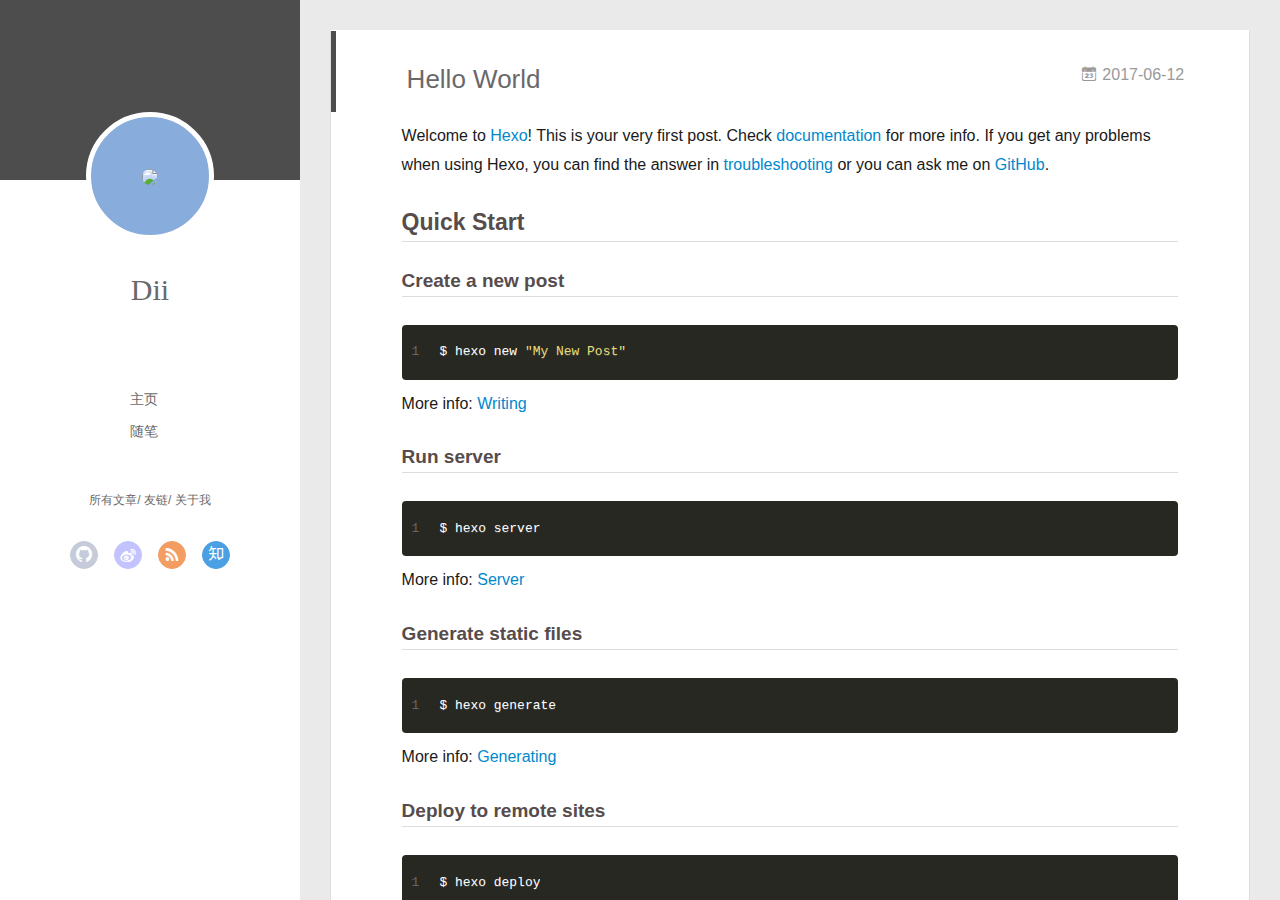
==== commit 566739d0: "Site updated: 2017-06-12 14:02:43" ====
--- a/index.html
+++ b/index.html
@@ -6,16 +6,16 @@
   <meta name="renderer" content="webkit">
   <meta http-equiv="X-UA-Compatible" content="IE=edge" >
   <link rel="dns-prefetch" href="http://yoursite.com">
-  <title>Hexo</title>
+  <title>Dii Blog</title>
   <meta name="viewport" content="width=device-width, initial-scale=1, maximum-scale=1">
   <meta property="og:type" content="website">
-<meta property="og:title" content="Hexo">
+<meta property="og:title" content="Dii Blog">
 <meta property="og:url" content="http://yoursite.com/index.html">
-<meta property="og:site_name" content="Hexo">
+<meta property="og:site_name" content="Dii Blog">
 <meta name="twitter:card" content="summary">
-<meta name="twitter:title" content="Hexo">
-  
-    <link rel="alternative" href="/atom.xml" title="Hexo" type="application/atom+xml">
+<meta name="twitter:title" content="Dii Blog">
+  
+    <link rel="alternative" href="/atom.xml" title="Dii Blog" type="application/atom+xml">
   
   
     <link rel="icon" href="/favicon.png">
@@ -45,7 +45,7 @@
 			<img src="null" class="js-avatar">
 		</a>
 		<hgroup>
-		  <h1 class="header-author"><a href="/">John Doe</a></h1>
+		  <h1 class="header-author"><a href="/">Dii</a></h1>
 		</hgroup>
 		
 
@@ -103,7 +103,7 @@
 				<img src="null" class="js-avatar">
 			</div>
 			<hgroup>
-			  <h1 class="header-author js-header-author">John Doe</h1>
+			  <h1 class="header-author js-header-author">Dii</h1>
 			</hgroup>
 			
 			
@@ -217,7 +217,7 @@
   <div class="outer">
     <div id="footer-info">
     	<div class="footer-left">
-    		&copy; 2017 John Doe
+    		&copy; 2017 Dii
     	</div>
       	<div class="footer-right">
       		<a href="http://hexo.io/" target="_blank">Hexo</a>  Theme <a href="https://github.com/litten/hexo-theme-yilia" target="_blank">Yilia</a> by Litten
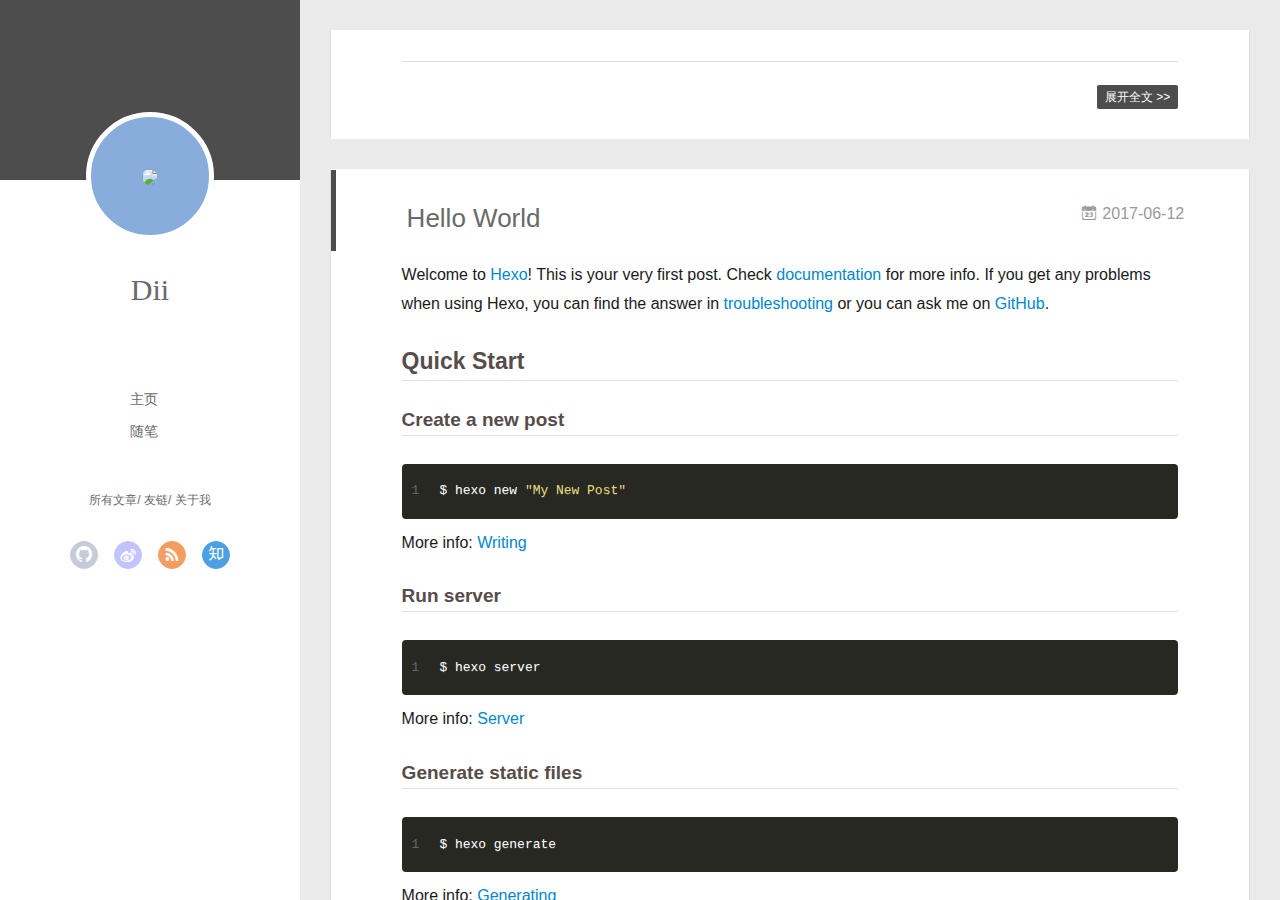
==== commit d7736489: "Site updated: 2017-06-12 14:23:35" ====
--- a/index.html
+++ b/index.html
@@ -150,6 +150,38 @@
           </div>
           <div id="js-content" class="content-ll">
             
+  
+    <article id="post-新建文本文档" class="article article-type-post  article-index" itemscope itemprop="blogPost">
+  <div class="article-inner">
+    
+    <div class="article-entry" itemprop="articleBody">
+      
+        
+      
+
+      
+    </div>
+    <div class="article-info article-info-index">
+      
+      
+      
+
+      
+        <p class="article-more-link">
+          <a class="article-more-a" href="/2017/06/12/新建文本文档/">展开全文 >></a>
+        </p>
+      
+
+      
+      <div class="clearfix"></div>
+    </div>
+  </div>
+</article>
+
+
+
+
+
   
     <article id="post-hello-world" class="article article-type-post  article-index" itemscope itemprop="blogPost">
   <div class="article-inner">
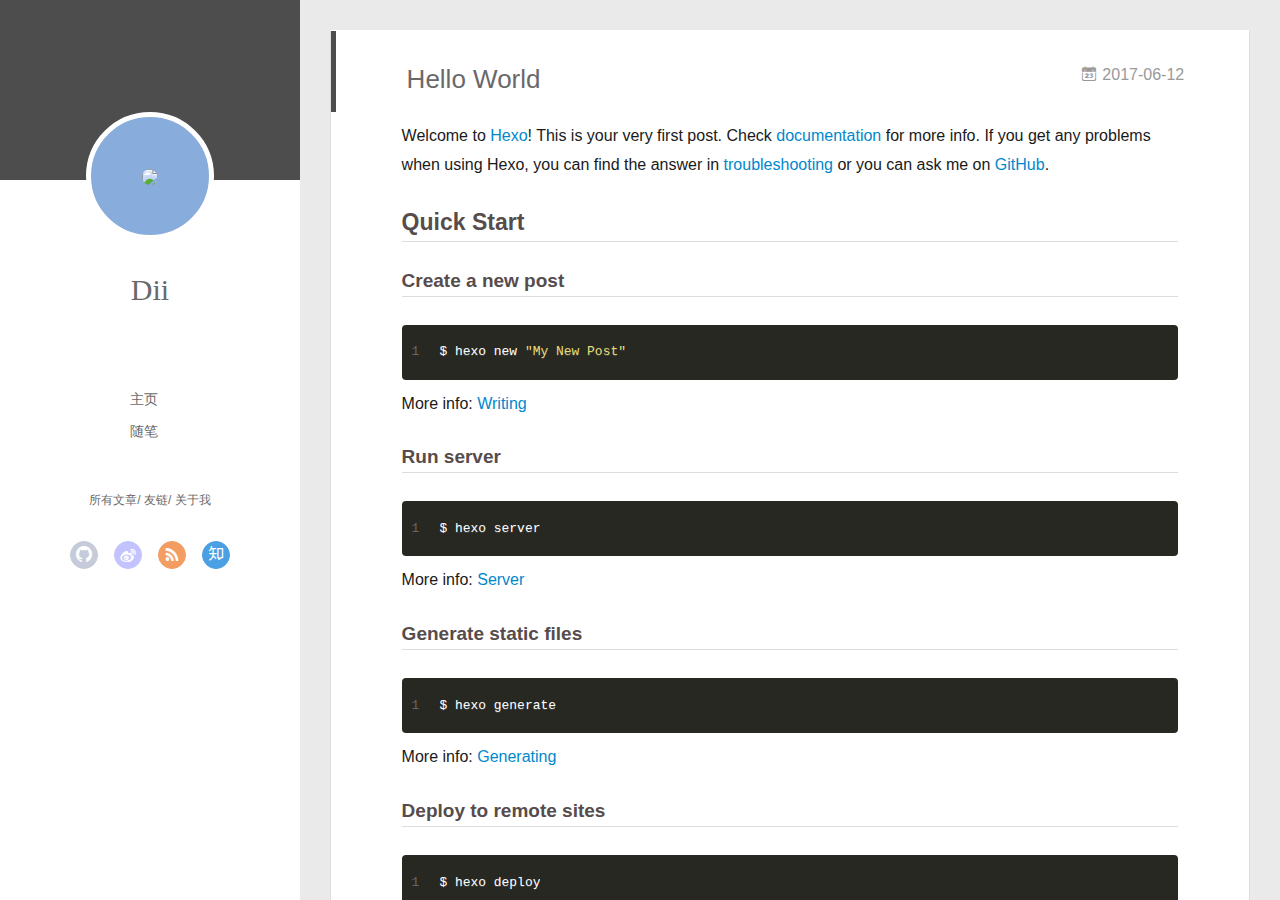
==== commit d66be28f: "Site updated: 2017-06-12 14:38:03" ====
--- a/index.html
+++ b/index.html
@@ -5,12 +5,12 @@
   
   <meta name="renderer" content="webkit">
   <meta http-equiv="X-UA-Compatible" content="IE=edge" >
-  <link rel="dns-prefetch" href="http://yoursite.com">
+  <link rel="dns-prefetch" href="https://diiiiiiii.github.io">
   <title>Dii Blog</title>
   <meta name="viewport" content="width=device-width, initial-scale=1, maximum-scale=1">
   <meta property="og:type" content="website">
 <meta property="og:title" content="Dii Blog">
-<meta property="og:url" content="http://yoursite.com/index.html">
+<meta property="og:url" content="https://diiiiiiii.github.io/index.html">
 <meta property="og:site_name" content="Dii Blog">
 <meta name="twitter:card" content="summary">
 <meta name="twitter:title" content="Dii Blog">
@@ -150,38 +150,6 @@
           </div>
           <div id="js-content" class="content-ll">
             
-  
-    <article id="post-新建文本文档" class="article article-type-post  article-index" itemscope itemprop="blogPost">
-  <div class="article-inner">
-    
-    <div class="article-entry" itemprop="articleBody">
-      
-        
-      
-
-      
-    </div>
-    <div class="article-info article-info-index">
-      
-      
-      
-
-      
-        <p class="article-more-link">
-          <a class="article-more-a" href="/2017/06/12/新建文本文档/">展开全文 >></a>
-        </p>
-      
-
-      
-      <div class="clearfix"></div>
-    </div>
-  </div>
-</article>
-
-
-
-
-
   
     <article id="post-hello-world" class="article article-type-post  article-index" itemscope itemprop="blogPost">
   <div class="article-inner">
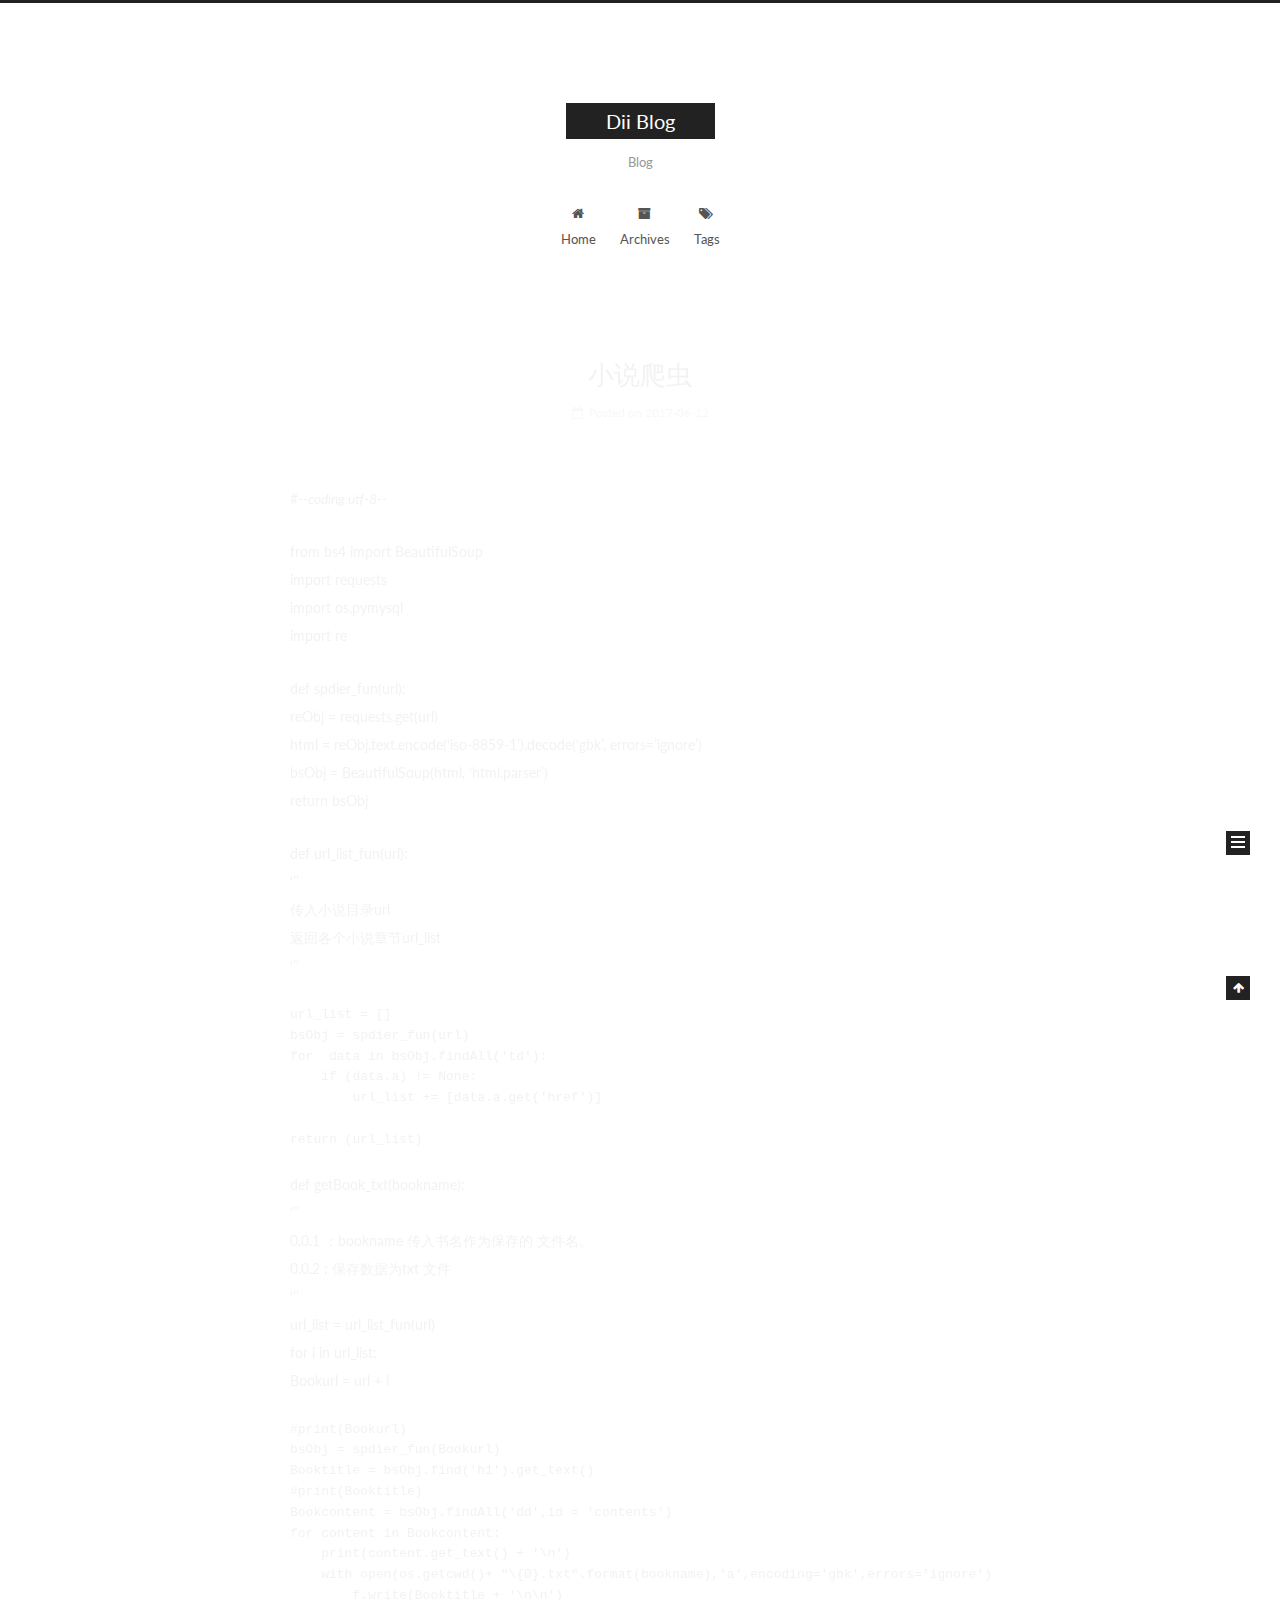
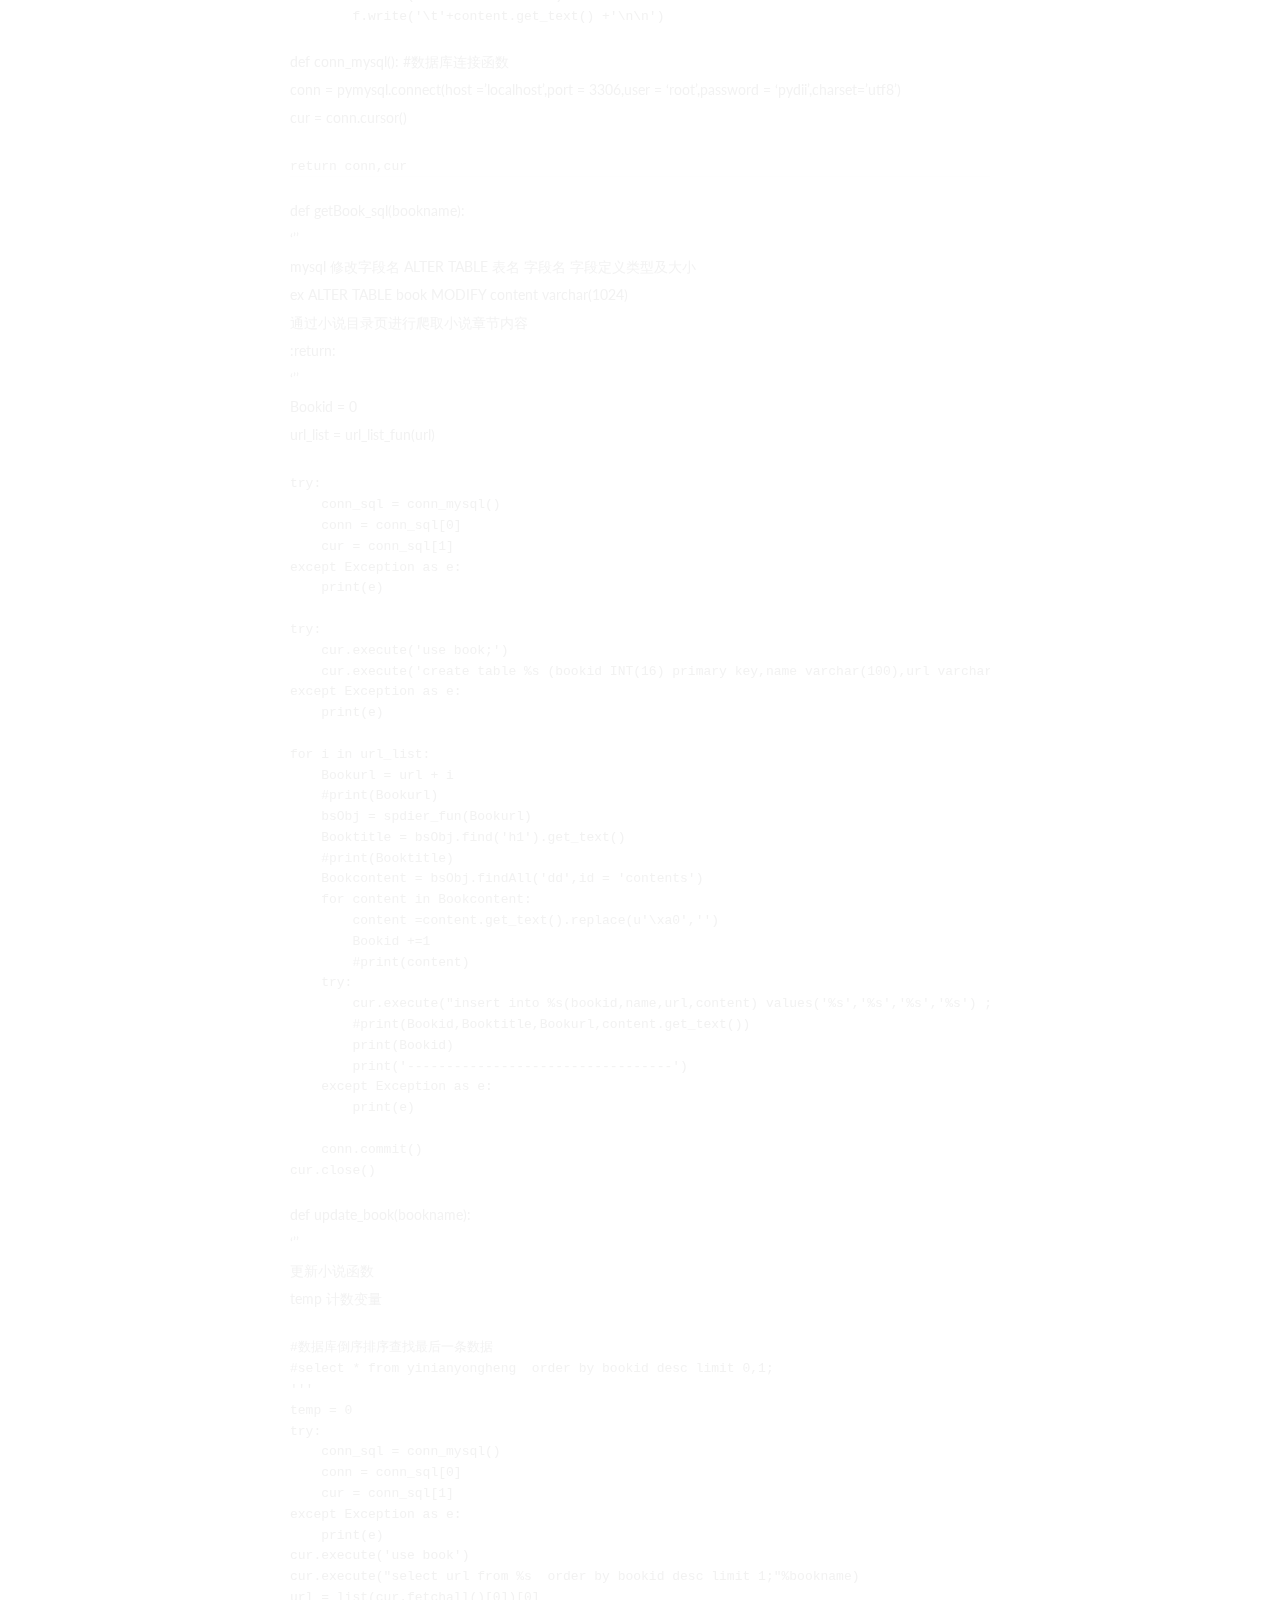
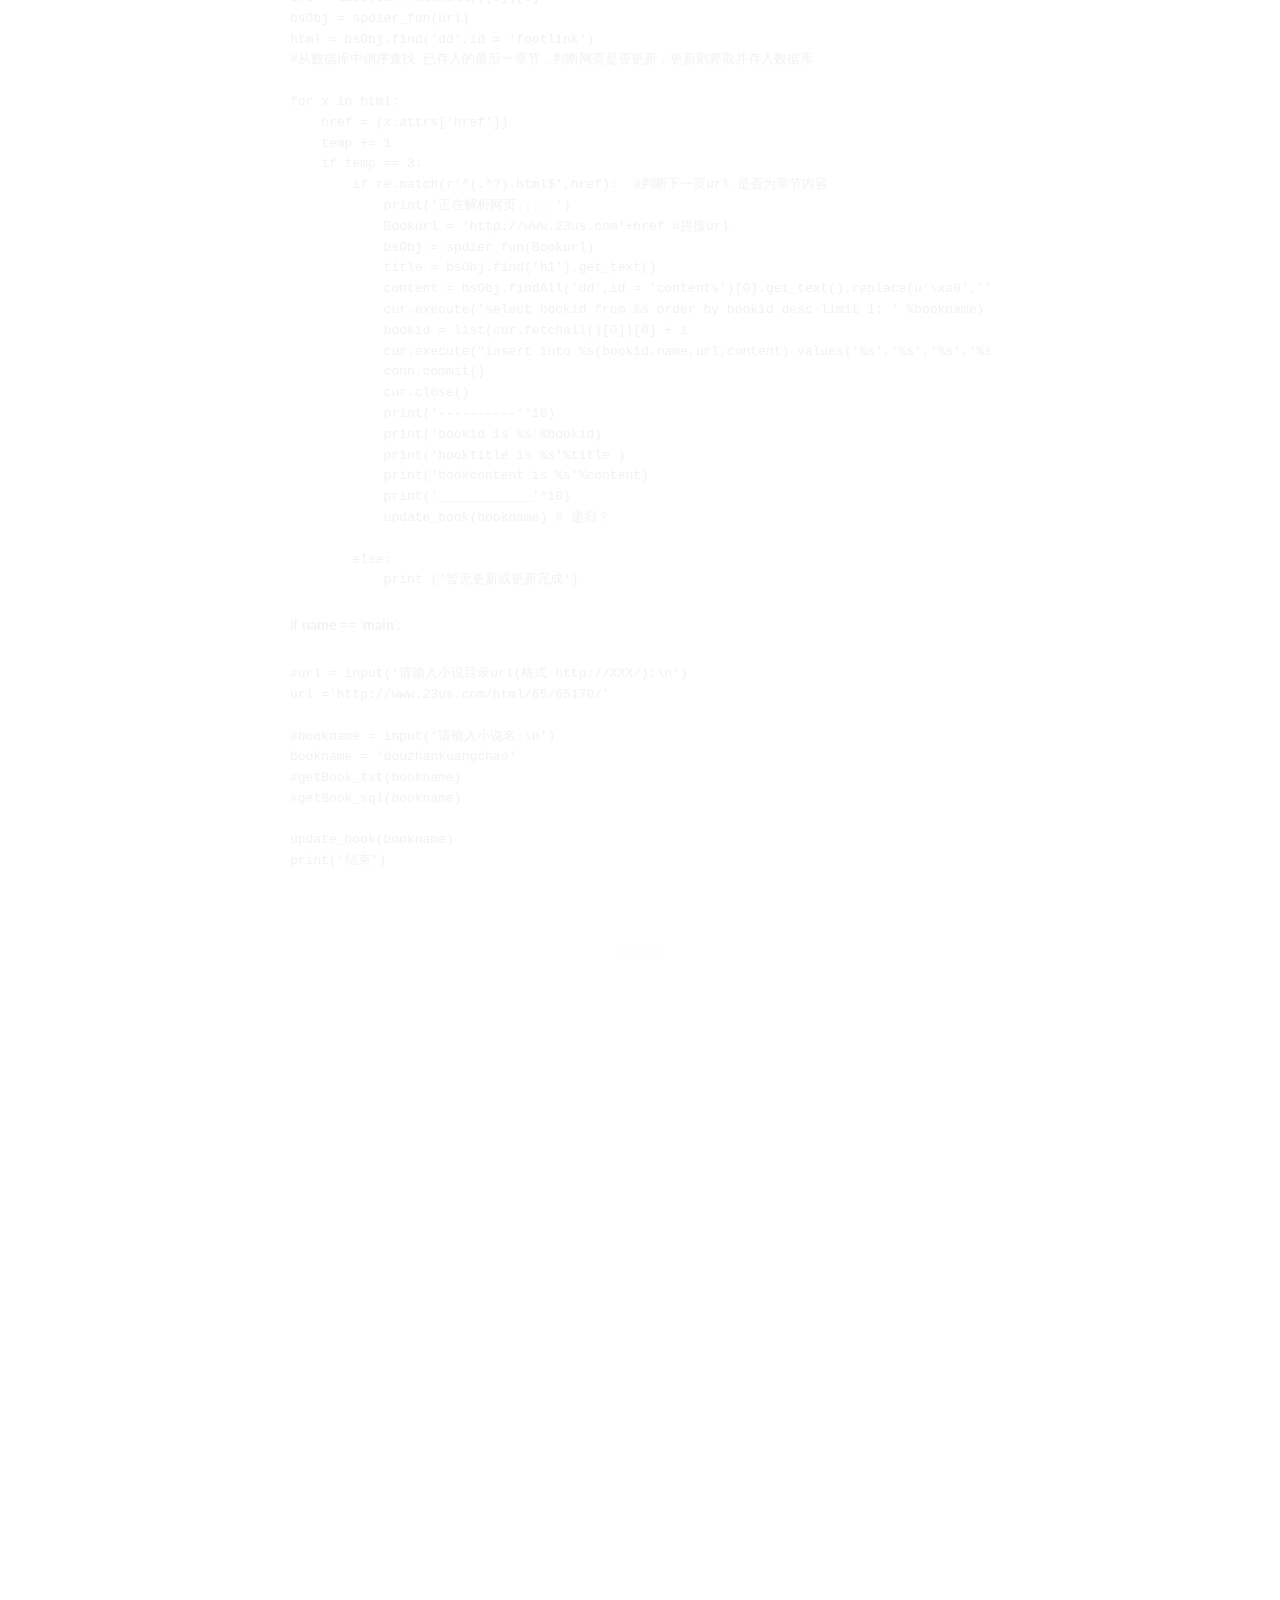
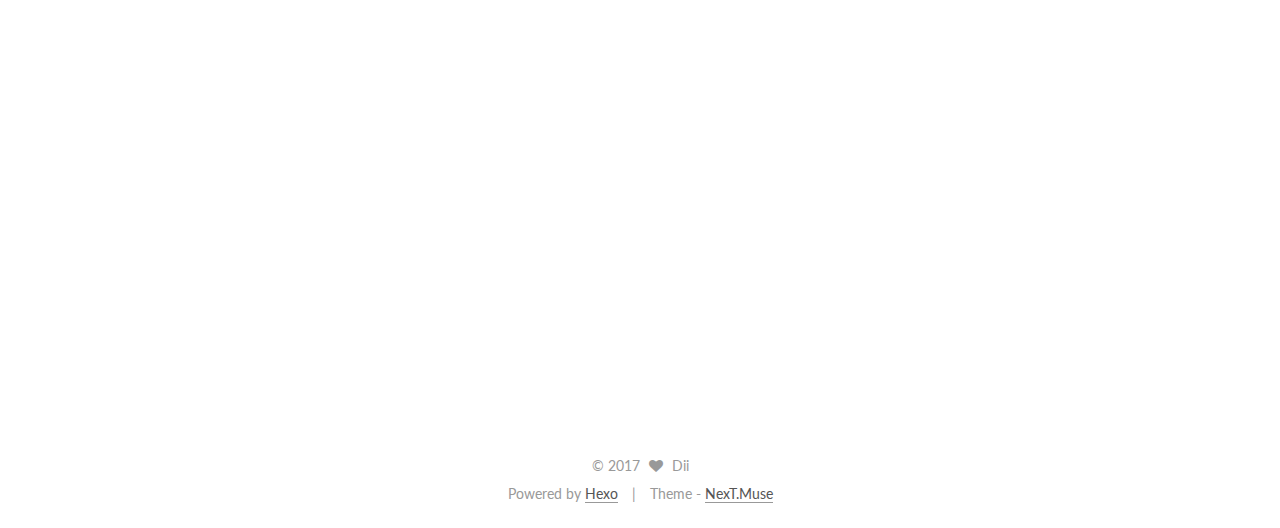
==== commit bb050f49: "Site updated: 2017-06-12 16:53:10" ====
--- a/index.html
+++ b/index.html
@@ -1,177 +1,551 @@
-<!DOCTYPE html>
-<html>
+<!doctype html>
+
+
+
+  
+
+
+<html class="theme-next muse use-motion" lang="">
 <head>
-  <meta charset="utf-8">
-  
-  <meta name="renderer" content="webkit">
-  <meta http-equiv="X-UA-Compatible" content="IE=edge" >
-  <link rel="dns-prefetch" href="https://diiiiiiii.github.io">
-  <title>Dii Blog</title>
-  <meta name="viewport" content="width=device-width, initial-scale=1, maximum-scale=1">
-  <meta property="og:type" content="website">
+  <meta charset="UTF-8"/>
+<meta http-equiv="X-UA-Compatible" content="IE=edge" />
+<meta name="viewport" content="width=device-width, initial-scale=1, maximum-scale=1"/>
+
+
+
+
+
+
+
+
+
+<meta http-equiv="Cache-Control" content="no-transform" />
+<meta http-equiv="Cache-Control" content="no-siteapp" />
+
+
+
+
+
+
+
+
+
+
+
+
+
+
+
+  
+  
+  <link href="/lib/fancybox/source/jquery.fancybox.css?v=2.1.5" rel="stylesheet" type="text/css" />
+
+
+
+
+  
+  
+  
+  
+
+  
+    
+    
+  
+
+  
+
+  
+
+  
+
+  
+
+  
+    
+    
+    <link href="//fonts.googleapis.com/css?family=Lato:300,300italic,400,400italic,700,700italic&subset=latin,latin-ext" rel="stylesheet" type="text/css">
+  
+
+
+
+
+
+
+<link href="/lib/font-awesome/css/font-awesome.min.css?v=4.6.2" rel="stylesheet" type="text/css" />
+
+<link href="/css/main.css?v=5.1.1" rel="stylesheet" type="text/css" />
+
+
+  <meta name="keywords" content="Hexo, NexT" />
+
+
+
+
+
+
+
+
+  <link rel="shortcut icon" type="image/x-icon" href="/favicon.ico?v=5.1.1" />
+
+
+
+
+
+
+<meta property="og:type" content="website">
 <meta property="og:title" content="Dii Blog">
 <meta property="og:url" content="https://diiiiiiii.github.io/index.html">
 <meta property="og:site_name" content="Dii Blog">
 <meta name="twitter:card" content="summary">
 <meta name="twitter:title" content="Dii Blog">
-  
-    <link rel="alternative" href="/atom.xml" title="Dii Blog" type="application/atom+xml">
-  
-  
-    <link rel="icon" href="/favicon.png">
-  
-  <link rel="stylesheet" type="text/css" href="/./main.b3331d.css">
-  <style type="text/css">
-  
-    #container.show {
-      background: linear-gradient(200deg,#a0cfe4,#e8c37e);
+
+
+
+<script type="text/javascript" id="hexo.configurations">
+  var NexT = window.NexT || {};
+  var CONFIG = {
+    root: '/',
+    scheme: 'Muse',
+    sidebar: {"position":"left","display":"post","offset":12,"offset_float":0,"b2t":false,"scrollpercent":false},
+    fancybox: true,
+    motion: true,
+    duoshuo: {
+      userId: '0',
+      author: 'Author'
+    },
+    algolia: {
+      applicationID: '',
+      apiKey: '',
+      indexName: '',
+      hits: {"per_page":10},
+      labels: {"input_placeholder":"Search for Posts","hits_empty":"We didn't find any results for the search: ${query}","hits_stats":"${hits} results found in ${time} ms"}
     }
-  </style>
-  
-
-  
-
+  };
+</script>
+
+
+
+  <link rel="canonical" href="https://diiiiiiii.github.io/"/>
+
+
+
+
+
+  <title>Dii Blog</title>
 </head>
 
-<body>
-  <div id="container" q-class="show:isCtnShow">
-    <canvas id="anm-canvas" class="anm-canvas"></canvas>
-    <div class="left-col" q-class="show:isShow">
-      
-<div class="overlay" style="background: #4d4d4d"></div>
-<div class="intrude-less">
-	<header id="header" class="inner">
-		<a href="/" class="profilepic">
-			<img src="null" class="js-avatar">
-		</a>
-		<hgroup>
-		  <h1 class="header-author"><a href="/">Dii</a></h1>
-		</hgroup>
-		
-
-		<nav class="header-menu">
-			<ul>
-			
-				<li><a href="/">主页</a></li>
-	        
-				<li><a href="/tags/随笔/">随笔</a></li>
-	        
-			</ul>
-		</nav>
-		<nav class="header-smart-menu">
-    		
-    			
-    			<a q-on="click: openSlider(e, 'innerArchive')" href="javascript:void(0)">所有文章</a>
-    			
-            
-    			
-    			<a q-on="click: openSlider(e, 'friends')" href="javascript:void(0)">友链</a>
-    			
-            
-    			
-    			<a q-on="click: openSlider(e, 'aboutme')" href="javascript:void(0)">关于我</a>
-    			
-            
-		</nav>
-		<nav class="header-nav">
-			<div class="social">
-				
-					<a class="github" target="_blank" href="#" title="github"><i class="icon-github"></i></a>
-		        
-					<a class="weibo" target="_blank" href="#" title="weibo"><i class="icon-weibo"></i></a>
-		        
-					<a class="rss" target="_blank" href="#" title="rss"><i class="icon-rss"></i></a>
-		        
-					<a class="zhihu" target="_blank" href="#" title="zhihu"><i class="icon-zhihu"></i></a>
-		        
-			</div>
-		</nav>
-	</header>		
+<body itemscope itemtype="http://schema.org/WebPage" lang="">
+
+  
+
+
+
+
+
+
+
+
+
+
+
+
+
+
+
+  
+  
+    
+  
+
+  <div class="container sidebar-position-left 
+   page-home 
+ ">
+    <div class="headband"></div>
+
+    <header id="header" class="header" itemscope itemtype="http://schema.org/WPHeader">
+      <div class="header-inner"><div class="site-brand-wrapper">
+  <div class="site-meta ">
+    
+
+    <div class="custom-logo-site-title">
+      <a href="/"  class="brand" rel="start">
+        <span class="logo-line-before"><i></i></span>
+        <span class="site-title">Dii Blog</span>
+        <span class="logo-line-after"><i></i></span>
+      </a>
+    </div>
+      
+        <p class="site-subtitle">Blog</p>
+      
+  </div>
+
+  <div class="site-nav-toggle">
+    <button>
+      <span class="btn-bar"></span>
+      <span class="btn-bar"></span>
+      <span class="btn-bar"></span>
+    </button>
+  </div>
 </div>
 
-    </div>
-    <div class="mid-col" q-class="show:isShow,hide:isShow|isFalse">
-      
-<nav id="mobile-nav">
-  	<div class="overlay js-overlay" style="background: #4d4d4d"></div>
-	<div class="btnctn js-mobile-btnctn">
-  		<div class="slider-trigger list" q-on="click: openSlider(e)"><i class="icon icon-sort"></i></div>
-	</div>
-	<div class="intrude-less">
-		<header id="header" class="inner">
-			<div class="profilepic">
-				<img src="null" class="js-avatar">
-			</div>
-			<hgroup>
-			  <h1 class="header-author js-header-author">Dii</h1>
-			</hgroup>
-			
-			
-			
-				
-			
-				
-			
-			
-			
-			<nav class="header-nav">
-				<div class="social">
-					
-						<a class="github" target="_blank" href="#" title="github"><i class="icon-github"></i></a>
-			        
-						<a class="weibo" target="_blank" href="#" title="weibo"><i class="icon-weibo"></i></a>
-			        
-						<a class="rss" target="_blank" href="#" title="rss"><i class="icon-rss"></i></a>
-			        
-						<a class="zhihu" target="_blank" href="#" title="zhihu"><i class="icon-zhihu"></i></a>
-			        
-				</div>
-			</nav>
-
-			<nav class="header-menu js-header-menu">
-				<ul style="width: 50%">
-				
-				
-					<li style="width: 50%"><a href="/">主页</a></li>
-		        
-					<li style="width: 50%"><a href="/tags/随笔/">随笔</a></li>
-		        
-				</ul>
-			</nav>
-		</header>				
-	</div>
-	<div class="mobile-mask" style="display:none" q-show="isShow"></div>
+<nav class="site-nav">
+  
+
+  
+    <ul id="menu" class="menu">
+      
+        
+        <li class="menu-item menu-item-home">
+          <a href="/" rel="section">
+            
+              <i class="menu-item-icon fa fa-fw fa-home"></i> <br />
+            
+            Home
+          </a>
+        </li>
+      
+        
+        <li class="menu-item menu-item-archives">
+          <a href="/archives/" rel="section">
+            
+              <i class="menu-item-icon fa fa-fw fa-archive"></i> <br />
+            
+            Archives
+          </a>
+        </li>
+      
+        
+        <li class="menu-item menu-item-tags">
+          <a href="/tags/" rel="section">
+            
+              <i class="menu-item-icon fa fa-fw fa-tags"></i> <br />
+            
+            Tags
+          </a>
+        </li>
+      
+
+      
+    </ul>
+  
+
+  
 </nav>
 
-      <div id="wrapper" class="body-wrap">
-        <div class="menu-l">
-          <div class="canvas-wrap">
-            <canvas data-colors="#eaeaea" data-sectionHeight="100" data-contentId="js-content" id="myCanvas1" class="anm-canvas"></canvas>
-          </div>
-          <div id="js-content" class="content-ll">
-            
-  
-    <article id="post-hello-world" class="article article-type-post  article-index" itemscope itemprop="blogPost">
-  <div class="article-inner">
-    
-      <header class="article-header">
-        
-  
-    <h1 itemprop="name">
-      <a class="article-title" href="/2017/06/12/hello-world/">Hello World</a>
-    </h1>
-  
-
-        
-        <a href="/2017/06/12/hello-world/" class="archive-article-date">
-  	<time datetime="2017-06-12T04:54:13.077Z" itemprop="datePublished"><i class="icon-calendar icon"></i>2017-06-12</time>
-</a>
-        
+
+
+ </div>
+    </header>
+
+    <main id="main" class="main">
+      <div class="main-inner">
+        <div class="content-wrap">
+          <div id="content" class="content">
+            
+  <section id="posts" class="posts-expand">
+    
+      
+
+  
+
+  
+  
+  
+
+  <article class="post post-type-tags " itemscope itemtype="http://schema.org/Article">
+    <link itemprop="mainEntityOfPage" href="https://diiiiiiii.github.io/2017/06/12/my-new-post/">
+
+    <span hidden itemprop="author" itemscope itemtype="http://schema.org/Person">
+      <meta itemprop="name" content="Dii">
+      <meta itemprop="description" content="">
+      <meta itemprop="image" content="/images/avatar.gif">
+    </span>
+
+    <span hidden itemprop="publisher" itemscope itemtype="http://schema.org/Organization">
+      <meta itemprop="name" content="Dii Blog">
+    </span>
+
+    
+      <header class="post-header">
+
+        
+        
+          <h1 class="post-title" itemprop="name headline">
+                
+                <a class="post-title-link" href="/2017/06/12/my-new-post/" itemprop="url">小说爬虫</a></h1>
+        
+
+        <div class="post-meta">
+          <span class="post-time">
+            
+              <span class="post-meta-item-icon">
+                <i class="fa fa-calendar-o"></i>
+              </span>
+              
+                <span class="post-meta-item-text">Posted on</span>
+              
+              <time title="Post created" itemprop="dateCreated datePublished" datetime="2017-06-12T15:00:49+08:00">
+                2017-06-12
+              </time>
+            
+
+            
+
+            
+          </span>
+
+          
+
+          
+            
+          
+
+          
+          
+
+          
+
+          
+
+          
+
+        </div>
       </header>
     
-    <div class="article-entry" itemprop="articleBody">
-      
-        <p>Welcome to <a href="https://hexo.io/" target="_blank" rel="external">Hexo</a>! This is your very first post. Check <a href="https://hexo.io/docs/" target="_blank" rel="external">documentation</a> for more info. If you get any problems when using Hexo, you can find the answer in <a href="https://hexo.io/docs/troubleshooting.html" target="_blank" rel="external">troubleshooting</a> or you can ask me on <a href="https://github.com/hexojs/hexo/issues" target="_blank" rel="external">GitHub</a>.</p>
+
+    <div class="post-body" itemprop="articleBody">
+
+      
+      
+
+      
+        
+          
+            <p>#-<em>-coding:utf-8-</em>-</p>
+<p>from bs4 import BeautifulSoup<br>import requests<br>import os,pymysql<br>import re</p>
+<p>def spdier_fun(url):<br>    reObj = requests.get(url)<br>    html = reObj.text.encode(‘iso-8859-1’).decode(‘gbk’, errors=’ignore’)<br>    bsObj = BeautifulSoup(html, ‘html.parser’)<br>    return bsObj</p>
+<p>def url_list_fun(url):<br>    ‘’’<br>    传入小说目录url<br>    返回各个小说章节url_list<br>    ‘’’</p>
+<pre><code>url_list = []
+bsObj = spdier_fun(url)
+for  data in bsObj.findAll(&apos;td&apos;):
+    if (data.a) != None:
+        url_list += [data.a.get(&apos;href&apos;)]
+
+return (url_list)
+</code></pre><p>def getBook_txt(bookname):<br>    ‘’’<br>    0.0.1 ：bookname 传入书名作为保存的 文件名。<br>    0.0.2 : 保存数据为txt 文件<br>    ‘’’<br>    url_list = url_list_fun(url)<br>    for i in url_list:<br>        Bookurl = url + i</p>
+<pre><code>#print(Bookurl)
+bsObj = spdier_fun(Bookurl)
+Booktitle = bsObj.find(&apos;h1&apos;).get_text()
+#print(Booktitle)
+Bookcontent = bsObj.findAll(&apos;dd&apos;,id = &apos;contents&apos;)
+for content in Bookcontent:
+    print(content.get_text() + &apos;\n&apos;)
+    with open(os.getcwd()+ &quot;\{0}.txt&quot;.format(bookname),&apos;a&apos;,encoding=&apos;gbk&apos;,errors=&apos;ignore&apos;) as f:
+        f.write(Booktitle + &apos;\n\n&apos;)
+        f.write(&apos;\t&apos;+content.get_text() +&apos;\n\n&apos;)
+</code></pre><p>def conn_mysql(): #数据库连接函数<br>    conn = pymysql.connect(host =’localhost’,port = 3306,user = ‘root’,password = ‘pydii’,charset=’utf8’)<br>    cur = conn.cursor()</p>
+<pre><code>return conn,cur
+</code></pre><p>def getBook_sql(bookname):<br>    ‘’’<br>    mysql 修改字段名 ALTER TABLE 表名 字段名 字段定义类型及大小<br>                ex ALTER TABLE book MODIFY content varchar(1024)<br>    通过小说目录页进行爬取小说章节内容<br>    :return:<br>    ‘’’<br>    Bookid = 0<br>    url_list = url_list_fun(url)</p>
+<pre><code>try:
+    conn_sql = conn_mysql()
+    conn = conn_sql[0]
+    cur = conn_sql[1]
+except Exception as e:
+    print(e)
+
+try:
+    cur.execute(&apos;use book;&apos;)
+    cur.execute(&apos;create table %s (bookid INT(16) primary key,name varchar(100),url varchar(100),content varchar(10000));&apos;%(bookname))
+except Exception as e:
+    print(e)
+
+for i in url_list:
+    Bookurl = url + i
+    #print(Bookurl)
+    bsObj = spdier_fun(Bookurl)
+    Booktitle = bsObj.find(&apos;h1&apos;).get_text()
+    #print(Booktitle)
+    Bookcontent = bsObj.findAll(&apos;dd&apos;,id = &apos;contents&apos;)
+    for content in Bookcontent:
+        content =content.get_text().replace(u&apos;\xa0&apos;,&apos;&apos;)
+        Bookid +=1
+        #print(content)
+    try:
+        cur.execute(&quot;insert into %s(bookid,name,url,content) values(&apos;%s&apos;,&apos;%s&apos;,&apos;%s&apos;,&apos;%s&apos;) ;&quot;%(bookname,Bookid,Booktitle,Bookurl,content))
+        #print(Bookid,Booktitle,Bookurl,content.get_text())
+        print(Bookid)
+        print(&apos;----------------------------------&apos;)
+    except Exception as e:
+        print(e)
+
+    conn.commit()
+cur.close()
+</code></pre><p>def update_book(bookname):<br>    ‘’’<br>    更新小说函数<br>    temp 计数变量</p>
+<pre><code>#数据库倒序排序查找最后一条数据
+#select * from yinianyongheng  order by bookid desc limit 0,1;
+&apos;&apos;&apos;
+temp = 0
+try:
+    conn_sql = conn_mysql()
+    conn = conn_sql[0]
+    cur = conn_sql[1]
+except Exception as e:
+    print(e)
+cur.execute(&apos;use book&apos;)
+cur.execute(&quot;select url from %s  order by bookid desc limit 1;&quot;%bookname)
+url = list(cur.fetchall()[0])[0]
+bsObj = spdier_fun(url)
+html = bsObj.find(&apos;dd&apos;,id = &apos;footlink&apos;)
+#从数据库中倒序查找 已存入的最后一章节，判断网页是否更新，更新则爬取并存入数据库
+
+for x in html:
+    href = (x.attrs[&apos;href&apos;])
+    temp += 1 
+    if temp == 3:
+        if re.match(r&apos;^(.*?).html$&apos;,href):  #判断下一页url 是否为章节内容
+            print(&apos;正在解析网页.....&apos;)
+            Bookurl = &apos;http://www.23us.com&apos;+href #拼接url
+            bsObj = spdier_fun(Bookurl)
+            title = bsObj.find(&apos;h1&apos;).get_text()
+            content = bsObj.findAll(&apos;dd&apos;,id = &apos;contents&apos;)[0].get_text().replace(u&apos;\xa0&apos;,&apos;&apos;).replace(u&apos;顶点小说 ２３ＵＳ．ＣＯＭ&apos;,&apos;&apos;)
+            cur.execute(&apos;select bookid from %s order by bookid desc limit 1; &apos; %bookname)
+            bookid = list(cur.fetchall()[0])[0] + 1
+            cur.execute(&quot;insert into %s(bookid,name,url,content) values(&apos;%s&apos;,&apos;%s&apos;,&apos;%s&apos;,&apos;%s&apos;) ;&quot;%(bookname,bookid,title,Bookurl,content))
+            conn.commit()
+            cur.close()
+            print(&apos;----------&apos;*10)
+            print(&apos;bookid is %s&apos;%bookid)
+            print(&apos;booktitle is %s&apos;%title )
+            print(&apos;bookcontent is %s&apos;%content)
+            print(&apos;____________&apos;*10)
+            update_book(bookname) # 递归？
+
+        else:
+            print (&apos;暂无更新或更新完成&apos;)
+</code></pre><p>if <strong>name</strong> == ‘<strong>main</strong>‘:</p>
+<pre><code>#url = input(&apos;请输入小说目录url(格式 http://XXX/):\n&apos;)
+url =&apos;http://www.23us.com/html/65/65170/&apos;
+
+#bookname = input(&apos;请输入小说名:\n&apos;)
+bookname = &apos;douzhankuangchao&apos;
+#getBook_txt(bookname)
+#getBook_sql(bookname)
+
+update_book(bookname)
+print(&apos;结束&apos;)
+</code></pre>
+          
+        
+      
+    </div>
+
+    <div>
+      
+    </div>
+
+    <div>
+      
+    </div>
+
+    <div>
+      
+    </div>
+
+    <footer class="post-footer">
+      
+
+      
+
+      
+
+      
+      
+        <div class="post-eof"></div>
+      
+    </footer>
+  </article>
+
+
+    
+      
+
+  
+
+  
+  
+  
+
+  <article class="post post-type-normal " itemscope itemtype="http://schema.org/Article">
+    <link itemprop="mainEntityOfPage" href="https://diiiiiiii.github.io/2017/06/12/hello-world/">
+
+    <span hidden itemprop="author" itemscope itemtype="http://schema.org/Person">
+      <meta itemprop="name" content="Dii">
+      <meta itemprop="description" content="">
+      <meta itemprop="image" content="/images/avatar.gif">
+    </span>
+
+    <span hidden itemprop="publisher" itemscope itemtype="http://schema.org/Organization">
+      <meta itemprop="name" content="Dii Blog">
+    </span>
+
+    
+      <header class="post-header">
+
+        
+        
+          <h1 class="post-title" itemprop="name headline">
+                
+                <a class="post-title-link" href="/2017/06/12/hello-world/" itemprop="url">Hello World</a></h1>
+        
+
+        <div class="post-meta">
+          <span class="post-time">
+            
+              <span class="post-meta-item-icon">
+                <i class="fa fa-calendar-o"></i>
+              </span>
+              
+                <span class="post-meta-item-text">Posted on</span>
+              
+              <time title="Post created" itemprop="dateCreated datePublished" datetime="2017-06-12T12:54:13+08:00">
+                2017-06-12
+              </time>
+            
+
+            
+
+            
+          </span>
+
+          
+
+          
+            
+          
+
+          
+          
+
+          
+
+          
+
+          
+
+        </div>
+      </header>
+    
+
+    <div class="post-body" itemprop="articleBody">
+
+      
+      
+
+      
+        
+          
+            <p>Welcome to <a href="https://hexo.io/" target="_blank" rel="external">Hexo</a>! This is your very first post. Check <a href="https://hexo.io/docs/" target="_blank" rel="external">documentation</a> for more info. If you get any problems when using Hexo, you can find the answer in <a href="https://hexo.io/docs/troubleshooting.html" target="_blank" rel="external">troubleshooting</a> or you can ask me on <a href="https://github.com/hexojs/hexo/issues" target="_blank" rel="external">GitHub</a>.</p>
 <h2 id="Quick-Start"><a href="#Quick-Start" class="headerlink" title="Quick Start"></a>Quick Start</h2><h3 id="Create-a-new-post"><a href="#Create-a-new-post" class="headerlink" title="Create a new post"></a>Create a new post</h3><figure class="highlight bash"><table><tr><td class="gutter"><pre><div class="line">1</div></pre></td><td class="code"><pre><div class="line">$ hexo new <span class="string">"My New Post"</span></div></pre></td></tr></table></figure>
 <p>More info: <a href="https://hexo.io/docs/writing.html" target="_blank" rel="external">Writing</a></p>
 <h3 id="Run-server"><a href="#Run-server" class="headerlink" title="Run server"></a>Run server</h3><figure class="highlight bash"><table><tr><td class="gutter"><pre><div class="line">1</div></pre></td><td class="code"><pre><div class="line">$ hexo server</div></pre></td></tr></table></figure>
@@ -181,277 +555,297 @@
 <h3 id="Deploy-to-remote-sites"><a href="#Deploy-to-remote-sites" class="headerlink" title="Deploy to remote sites"></a>Deploy to remote sites</h3><figure class="highlight bash"><table><tr><td class="gutter"><pre><div class="line">1</div></pre></td><td class="code"><pre><div class="line">$ hexo deploy</div></pre></td></tr></table></figure>
 <p>More info: <a href="https://hexo.io/docs/deployment.html" target="_blank" rel="external">Deployment</a></p>
 
-      
-
-      
-    </div>
-    <div class="article-info article-info-index">
-      
-      
-      
-
-      
-        <p class="article-more-link">
-          <a class="article-more-a" href="/2017/06/12/hello-world/">展开全文 >></a>
-        </p>
-      
-
-      
-      <div class="clearfix"></div>
+          
+        
+      
+    </div>
+
+    <div>
+      
+    </div>
+
+    <div>
+      
+    </div>
+
+    <div>
+      
+    </div>
+
+    <footer class="post-footer">
+      
+
+      
+
+      
+
+      
+      
+        <div class="post-eof"></div>
+      
+    </footer>
+  </article>
+
+
+    
+  </section>
+
+  
+
+
+          </div>
+          
+
+
+          
+
+        </div>
+        
+          
+  
+  <div class="sidebar-toggle">
+    <div class="sidebar-toggle-line-wrap">
+      <span class="sidebar-toggle-line sidebar-toggle-line-first"></span>
+      <span class="sidebar-toggle-line sidebar-toggle-line-middle"></span>
+      <span class="sidebar-toggle-line sidebar-toggle-line-last"></span>
     </div>
   </div>
-</article>
-
-
-
-
-
-  
-  
-
-
-          </div>
+
+  <aside id="sidebar" class="sidebar">
+    <div class="sidebar-inner">
+
+      
+
+      
+
+      <section class="site-overview sidebar-panel sidebar-panel-active">
+        <div class="site-author motion-element" itemprop="author" itemscope itemtype="http://schema.org/Person">
+          <img class="site-author-image" itemprop="image"
+               src="/images/avatar.gif"
+               alt="Dii" />
+          <p class="site-author-name" itemprop="name">Dii</p>
+           
+              <p class="site-description motion-element" itemprop="description"></p>
+          
         </div>
+        <nav class="site-state motion-element">
+
+          
+            <div class="site-state-item site-state-posts">
+              <a href="/archives/">
+                <span class="site-state-item-count">2</span>
+                <span class="site-state-item-name">posts</span>
+              </a>
+            </div>
+          
+
+          
+
+          
+            
+            
+            <div class="site-state-item site-state-tags">
+              <a href="/tags/index.html">
+                <span class="site-state-item-count">1</span>
+                <span class="site-state-item-name">tags</span>
+              </a>
+            </div>
+          
+
+        </nav>
+
+        
+
+        <div class="links-of-author motion-element">
+          
+        </div>
+
+        
+        
+
+        
+        
+
+        
+
+
+      </section>
+
+      
+
+      
+
+    </div>
+  </aside>
+
+
+        
       </div>
-      <footer id="footer">
-  <div class="outer">
-    <div id="footer-info">
-    	<div class="footer-left">
-    		&copy; 2017 Dii
-    	</div>
-      	<div class="footer-right">
-      		<a href="http://hexo.io/" target="_blank">Hexo</a>  Theme <a href="https://github.com/litten/hexo-theme-yilia" target="_blank">Yilia</a> by Litten
-      	</div>
-    </div>
+    </main>
+
+    <footer id="footer" class="footer">
+      <div class="footer-inner">
+        <div class="copyright" >
+  
+  &copy; 
+  <span itemprop="copyrightYear">2017</span>
+  <span class="with-love">
+    <i class="fa fa-heart"></i>
+  </span>
+  <span class="author" itemprop="copyrightHolder">Dii</span>
+</div>
+
+
+<div class="powered-by">
+  Powered by <a class="theme-link" href="https://hexo.io">Hexo</a>
+</div>
+
+<div class="theme-info">
+  Theme -
+  <a class="theme-link" href="https://github.com/iissnan/hexo-theme-next">
+    NexT.Muse
+  </a>
+</div>
+
+
+        
+
+        
+      </div>
+    </footer>
+
+    
+      <div class="back-to-top">
+        <i class="fa fa-arrow-up"></i>
+        
+      </div>
+    
+
   </div>
-</footer>
-    </div>
-    <script>
-	var yiliaConfig = {
-		mathjax: false,
-		isHome: true,
-		isPost: false,
-		isArchive: false,
-		isTag: false,
-		isCategory: false,
-		open_in_new: false,
-		root: "/",
-		innerArchive: true,
-		showTags: false
-	}
+
+  
+
+<script type="text/javascript">
+  if (Object.prototype.toString.call(window.Promise) !== '[object Function]') {
+    window.Promise = null;
+  }
 </script>
 
-<script>!function(t){function n(e){if(r[e])return r[e].exports;var i=r[e]={exports:{},id:e,loaded:!1};return t[e].call(i.exports,i,i.exports,n),i.loaded=!0,i.exports}var r={};n.m=t,n.c=r,n.p="./",n(0)}([function(t,n,r){r(194),t.exports=r(190)},function(t,n,r){var e=r(3),i=r(52),o=r(27),u=r(28),c=r(53),f="prototype",a=function(t,n,r){var s,l,h,v,p=t&a.F,d=t&a.G,y=t&a.S,g=t&a.P,b=t&a.B,m=d?e:y?e[n]||(e[n]={}):(e[n]||{})[f],x=d?i:i[n]||(i[n]={}),w=x[f]||(x[f]={});d&&(r=n);for(s in r)l=!p&&m&&void 0!==m[s],h=(l?m:r)[s],v=b&&l?c(h,e):g&&"function"==typeof h?c(Function.call,h):h,m&&u(m,s,h,t&a.U),x[s]!=h&&o(x,s,v),g&&w[s]!=h&&(w[s]=h)};e.core=i,a.F=1,a.G=2,a.S=4,a.P=8,a.B=16,a.W=32,a.U=64,a.R=128,t.exports=a},function(t,n,r){var e=r(6);t.exports=function(t){if(!e(t))throw TypeError(t+" is not an object!");return t}},function(t,n){var r=t.exports="undefined"!=typeof window&&window.Math==Math?window:"undefined"!=typeof self&&self.Math==Math?self:Function("return this")();"number"==typeof __g&&(__g=r)},function(t,n){t.exports=function(t){try{return!!t()}catch(t){return!0}}},function(t,n){var r=t.exports="undefined"!=typeof window&&window.Math==Math?window:"undefined"!=typeof self&&self.Math==Math?self:Function("return this")();"number"==typeof __g&&(__g=r)},function(t,n){t.exports=function(t){return"object"==typeof t?null!==t:"function"==typeof t}},function(t,n,r){var e=r(126)("wks"),i=r(76),o=r(3).Symbol,u="function"==typeof o;(t.exports=function(t){return e[t]||(e[t]=u&&o[t]||(u?o:i)("Symbol."+t))}).store=e},function(t,n){var r={}.hasOwnProperty;t.exports=function(t,n){return r.call(t,n)}},function(t,n,r){var e=r(94),i=r(33);t.exports=function(t){return e(i(t))}},function(t,n,r){t.exports=!r(4)(function(){return 7!=Object.defineProperty({},"a",{get:function(){return 7}}).a})},function(t,n,r){var e=r(2),i=r(167),o=r(50),u=Object.defineProperty;n.f=r(10)?Object.defineProperty:function(t,n,r){if(e(t),n=o(n,!0),e(r),i)try{return u(t,n,r)}catch(t){}if("get"in r||"set"in r)throw TypeError("Accessors not supported!");return"value"in r&&(t[n]=r.value),t}},function(t,n,r){t.exports=!r(18)(function(){return 7!=Object.defineProperty({},"a",{get:function(){return 7}}).a})},function(t,n,r){var e=r(14),i=r(22);t.exports=r(12)?function(t,n,r){return e.f(t,n,i(1,r))}:function(t,n,r){return t[n]=r,t}},function(t,n,r){var e=r(20),i=r(58),o=r(42),u=Object.defineProperty;n.f=r(12)?Object.defineProperty:function(t,n,r){if(e(t),n=o(n,!0),e(r),i)try{return u(t,n,r)}catch(t){}if("get"in r||"set"in r)throw TypeError("Accessors not supported!");return"value"in r&&(t[n]=r.value),t}},function(t,n,r){var e=r(40)("wks"),i=r(23),o=r(5).Symbol,u="function"==typeof o;(t.exports=function(t){return e[t]||(e[t]=u&&o[t]||(u?o:i)("Symbol."+t))}).store=e},function(t,n,r){var e=r(67),i=Math.min;t.exports=function(t){return t>0?i(e(t),9007199254740991):0}},function(t,n,r){var e=r(46);t.exports=function(t){return Object(e(t))}},function(t,n){t.exports=function(t){try{return!!t()}catch(t){return!0}}},function(t,n,r){var e=r(63),i=r(34);t.exports=Object.keys||function(t){return e(t,i)}},function(t,n,r){var e=r(21);t.exports=function(t){if(!e(t))throw TypeError(t+" is not an object!");return t}},function(t,n){t.exports=function(t){return"object"==typeof t?null!==t:"function"==typeof t}},function(t,n){t.exports=function(t,n){return{enumerable:!(1&t),configurable:!(2&t),writable:!(4&t),value:n}}},function(t,n){var r=0,e=Math.random();t.exports=function(t){return"Symbol(".concat(void 0===t?"":t,")_",(++r+e).toString(36))}},function(t,n){var r={}.hasOwnProperty;t.exports=function(t,n){return r.call(t,n)}},function(t,n){var r=t.exports={version:"2.4.0"};"number"==typeof __e&&(__e=r)},function(t,n){t.exports=function(t){if("function"!=typeof t)throw TypeError(t+" is not a function!");return t}},function(t,n,r){var e=r(11),i=r(66);t.exports=r(10)?function(t,n,r){return e.f(t,n,i(1,r))}:function(t,n,r){return t[n]=r,t}},function(t,n,r){var e=r(3),i=r(27),o=r(24),u=r(76)("src"),c="toString",f=Function[c],a=(""+f).split(c);r(52).inspectSource=function(t){return f.call(t)},(t.exports=function(t,n,r,c){var f="function"==typeof r;f&&(o(r,"name")||i(r,"name",n)),t[n]!==r&&(f&&(o(r,u)||i(r,u,t[n]?""+t[n]:a.join(String(n)))),t===e?t[n]=r:c?t[n]?t[n]=r:i(t,n,r):(delete t[n],i(t,n,r)))})(Function.prototype,c,function(){return"function"==typeof this&&this[u]||f.call(this)})},function(t,n,r){var e=r(1),i=r(4),o=r(46),u=function(t,n,r,e){var i=String(o(t)),u="<"+n;return""!==r&&(u+=" "+r+'="'+String(e).replace(/"/g,"&quot;")+'"'),u+">"+i+"</"+n+">"};t.exports=function(t,n){var r={};r[t]=n(u),e(e.P+e.F*i(function(){var n=""[t]('"');return n!==n.toLowerCase()||n.split('"').length>3}),"String",r)}},function(t,n,r){var e=r(115),i=r(46);t.exports=function(t){return e(i(t))}},function(t,n,r){var e=r(116),i=r(66),o=r(30),u=r(50),c=r(24),f=r(167),a=Object.getOwnPropertyDescriptor;n.f=r(10)?a:function(t,n){if(t=o(t),n=u(n,!0),f)try{return a(t,n)}catch(t){}if(c(t,n))return i(!e.f.call(t,n),t[n])}},function(t,n,r){var e=r(24),i=r(17),o=r(145)("IE_PROTO"),u=Object.prototype;t.exports=Object.getPrototypeOf||function(t){return t=i(t),e(t,o)?t[o]:"function"==typeof t.constructor&&t instanceof t.constructor?t.constructor.prototype:t instanceof Object?u:null}},function(t,n){t.exports=function(t){if(void 0==t)throw TypeError("Can't call method on  "+t);return t}},function(t,n){t.exports="constructor,hasOwnProperty,isPrototypeOf,propertyIsEnumerable,toLocaleString,toString,valueOf".split(",")},function(t,n){t.exports={}},function(t,n){t.exports=!0},function(t,n){n.f={}.propertyIsEnumerable},function(t,n,r){var e=r(14).f,i=r(8),o=r(15)("toStringTag");t.exports=function(t,n,r){t&&!i(t=r?t:t.prototype,o)&&e(t,o,{configurable:!0,value:n})}},function(t,n,r){var e=r(40)("keys"),i=r(23);t.exports=function(t){return e[t]||(e[t]=i(t))}},function(t,n,r){var e=r(5),i="__core-js_shared__",o=e[i]||(e[i]={});t.exports=function(t){return o[t]||(o[t]={})}},function(t,n){var r=Math.ceil,e=Math.floor;t.exports=function(t){return isNaN(t=+t)?0:(t>0?e:r)(t)}},function(t,n,r){var e=r(21);t.exports=function(t,n){if(!e(t))return t;var r,i;if(n&&"function"==typeof(r=t.toString)&&!e(i=r.call(t)))return i;if("function"==typeof(r=t.valueOf)&&!e(i=r.call(t)))return i;if(!n&&"function"==typeof(r=t.toString)&&!e(i=r.call(t)))return i;throw TypeError("Can't convert object to primitive value")}},function(t,n,r){var e=r(5),i=r(25),o=r(36),u=r(44),c=r(14).f;t.exports=function(t){var n=i.Symbol||(i.Symbol=o?{}:e.Symbol||{});"_"==t.charAt(0)||t in n||c(n,t,{value:u.f(t)})}},function(t,n,r){n.f=r(15)},function(t,n){var r={}.toString;t.exports=function(t){return r.call(t).slice(8,-1)}},function(t,n){t.exports=function(t){if(void 0==t)throw TypeError("Can't call method on  "+t);return t}},function(t,n,r){var e=r(4);t.exports=function(t,n){return!!t&&e(function(){n?t.call(null,function(){},1):t.call(null)})}},function(t,n,r){var e=r(53),i=r(115),o=r(17),u=r(16),c=r(202);t.exports=function(t,n){var r=1==t,f=2==t,a=3==t,s=4==t,l=6==t,h=5==t||l,v=n||c;return function(n,c,p){for(var d,y,g=o(n),b=i(g),m=e(c,p,3),x=u(b.length),w=0,S=r?v(n,x):f?v(n,0):void 0;x>w;w++)if((h||w in b)&&(d=b[w],y=m(d,w,g),t))if(r)S[w]=y;else if(y)switch(t){case 3:return!0;case 5:return d;case 6:return w;case 2:S.push(d)}else if(s)return!1;return l?-1:a||s?s:S}}},function(t,n,r){var e=r(1),i=r(52),o=r(4);t.exports=function(t,n){var r=(i.Object||{})[t]||Object[t],u={};u[t]=n(r),e(e.S+e.F*o(function(){r(1)}),"Object",u)}},function(t,n,r){var e=r(6);t.exports=function(t,n){if(!e(t))return t;var r,i;if(n&&"function"==typeof(r=t.toString)&&!e(i=r.call(t)))return i;if("function"==typeof(r=t.valueOf)&&!e(i=r.call(t)))return i;if(!n&&"function"==typeof(r=t.toString)&&!e(i=r.call(t)))return i;throw TypeError("Can't convert object to primitive value")}},function(t,n,r){var e=r(5),i=r(25),o=r(91),u=r(13),c="prototype",f=function(t,n,r){var a,s,l,h=t&f.F,v=t&f.G,p=t&f.S,d=t&f.P,y=t&f.B,g=t&f.W,b=v?i:i[n]||(i[n]={}),m=b[c],x=v?e:p?e[n]:(e[n]||{})[c];v&&(r=n);for(a in r)(s=!h&&x&&void 0!==x[a])&&a in b||(l=s?x[a]:r[a],b[a]=v&&"function"!=typeof x[a]?r[a]:y&&s?o(l,e):g&&x[a]==l?function(t){var n=function(n,r,e){if(this instanceof t){switch(arguments.length){case 0:return new t;case 1:return new t(n);case 2:return new t(n,r)}return new t(n,r,e)}return t.apply(this,arguments)};return n[c]=t[c],n}(l):d&&"function"==typeof l?o(Function.call,l):l,d&&((b.virtual||(b.virtual={}))[a]=l,t&f.R&&m&&!m[a]&&u(m,a,l)))};f.F=1,f.G=2,f.S=4,f.P=8,f.B=16,f.W=32,f.U=64,f.R=128,t.exports=f},function(t,n){var r=t.exports={version:"2.4.0"};"number"==typeof __e&&(__e=r)},function(t,n,r){var e=r(26);t.exports=function(t,n,r){if(e(t),void 0===n)return t;switch(r){case 1:return function(r){return t.call(n,r)};case 2:return function(r,e){return t.call(n,r,e)};case 3:return function(r,e,i){return t.call(n,r,e,i)}}return function(){return t.apply(n,arguments)}}},function(t,n,r){var e=r(183),i=r(1),o=r(126)("metadata"),u=o.store||(o.store=new(r(186))),c=function(t,n,r){var i=u.get(t);if(!i){if(!r)return;u.set(t,i=new e)}var o=i.get(n);if(!o){if(!r)return;i.set(n,o=new e)}return o},f=function(t,n,r){var e=c(n,r,!1);return void 0!==e&&e.has(t)},a=function(t,n,r){var e=c(n,r,!1);return void 0===e?void 0:e.get(t)},s=function(t,n,r,e){c(r,e,!0).set(t,n)},l=function(t,n){var r=c(t,n,!1),e=[];return r&&r.forEach(function(t,n){e.push(n)}),e},h=function(t){return void 0===t||"symbol"==typeof t?t:String(t)},v=function(t){i(i.S,"Reflect",t)};t.exports={store:u,map:c,has:f,get:a,set:s,keys:l,key:h,exp:v}},function(t,n,r){"use strict";if(r(10)){var e=r(69),i=r(3),o=r(4),u=r(1),c=r(127),f=r(152),a=r(53),s=r(68),l=r(66),h=r(27),v=r(73),p=r(67),d=r(16),y=r(75),g=r(50),b=r(24),m=r(180),x=r(114),w=r(6),S=r(17),_=r(137),O=r(70),E=r(32),P=r(71).f,j=r(154),F=r(76),M=r(7),A=r(48),N=r(117),T=r(146),I=r(155),k=r(80),L=r(123),R=r(74),C=r(130),D=r(160),U=r(11),W=r(31),G=U.f,B=W.f,V=i.RangeError,z=i.TypeError,q=i.Uint8Array,K="ArrayBuffer",J="Shared"+K,Y="BYTES_PER_ELEMENT",H="prototype",$=Array[H],X=f.ArrayBuffer,Q=f.DataView,Z=A(0),tt=A(2),nt=A(3),rt=A(4),et=A(5),it=A(6),ot=N(!0),ut=N(!1),ct=I.values,ft=I.keys,at=I.entries,st=$.lastIndexOf,lt=$.reduce,ht=$.reduceRight,vt=$.join,pt=$.sort,dt=$.slice,yt=$.toString,gt=$.toLocaleString,bt=M("iterator"),mt=M("toStringTag"),xt=F("typed_constructor"),wt=F("def_constructor"),St=c.CONSTR,_t=c.TYPED,Ot=c.VIEW,Et="Wrong length!",Pt=A(1,function(t,n){return Tt(T(t,t[wt]),n)}),jt=o(function(){return 1===new q(new Uint16Array([1]).buffer)[0]}),Ft=!!q&&!!q[H].set&&o(function(){new q(1).set({})}),Mt=function(t,n){if(void 0===t)throw z(Et);var r=+t,e=d(t);if(n&&!m(r,e))throw V(Et);return e},At=function(t,n){var r=p(t);if(r<0||r%n)throw V("Wrong offset!");return r},Nt=function(t){if(w(t)&&_t in t)return t;throw z(t+" is not a typed array!")},Tt=function(t,n){if(!(w(t)&&xt in t))throw z("It is not a typed array constructor!");return new t(n)},It=function(t,n){return kt(T(t,t[wt]),n)},kt=function(t,n){for(var r=0,e=n.length,i=Tt(t,e);e>r;)i[r]=n[r++];return i},Lt=function(t,n,r){G(t,n,{get:function(){return this._d[r]}})},Rt=function(t){var n,r,e,i,o,u,c=S(t),f=arguments.length,s=f>1?arguments[1]:void 0,l=void 0!==s,h=j(c);if(void 0!=h&&!_(h)){for(u=h.call(c),e=[],n=0;!(o=u.next()).done;n++)e.push(o.value);c=e}for(l&&f>2&&(s=a(s,arguments[2],2)),n=0,r=d(c.length),i=Tt(this,r);r>n;n++)i[n]=l?s(c[n],n):c[n];return i},Ct=function(){for(var t=0,n=arguments.length,r=Tt(this,n);n>t;)r[t]=arguments[t++];return r},Dt=!!q&&o(function(){gt.call(new q(1))}),Ut=function(){return gt.apply(Dt?dt.call(Nt(this)):Nt(this),arguments)},Wt={copyWithin:function(t,n){return D.call(Nt(this),t,n,arguments.length>2?arguments[2]:void 0)},every:function(t){return rt(Nt(this),t,arguments.length>1?arguments[1]:void 0)},fill:function(t){return C.apply(Nt(this),arguments)},filter:function(t){return It(this,tt(Nt(this),t,arguments.length>1?arguments[1]:void 0))},find:function(t){return et(Nt(this),t,arguments.length>1?arguments[1]:void 0)},findIndex:function(t){return it(Nt(this),t,arguments.length>1?arguments[1]:void 0)},forEach:function(t){Z(Nt(this),t,arguments.length>1?arguments[1]:void 0)},indexOf:function(t){return ut(Nt(this),t,arguments.length>1?arguments[1]:void 0)},includes:function(t){return ot(Nt(this),t,arguments.length>1?arguments[1]:void 0)},join:function(t){return vt.apply(Nt(this),arguments)},lastIndexOf:function(t){return st.apply(Nt(this),arguments)},map:function(t){return Pt(Nt(this),t,arguments.length>1?arguments[1]:void 0)},reduce:function(t){return lt.apply(Nt(this),arguments)},reduceRight:function(t){return ht.apply(Nt(this),arguments)},reverse:function(){for(var t,n=this,r=Nt(n).length,e=Math.floor(r/2),i=0;i<e;)t=n[i],n[i++]=n[--r],n[r]=t;return n},some:function(t){return nt(Nt(this),t,arguments.length>1?arguments[1]:void 0)},sort:function(t){return pt.call(Nt(this),t)},subarray:function(t,n){var r=Nt(this),e=r.length,i=y(t,e);return new(T(r,r[wt]))(r.buffer,r.byteOffset+i*r.BYTES_PER_ELEMENT,d((void 0===n?e:y(n,e))-i))}},Gt=function(t,n){return It(this,dt.call(Nt(this),t,n))},Bt=function(t){Nt(this);var n=At(arguments[1],1),r=this.length,e=S(t),i=d(e.length),o=0;if(i+n>r)throw V(Et);for(;o<i;)this[n+o]=e[o++]},Vt={entries:function(){return at.call(Nt(this))},keys:function(){return ft.call(Nt(this))},values:function(){return ct.call(Nt(this))}},zt=function(t,n){return w(t)&&t[_t]&&"symbol"!=typeof n&&n in t&&String(+n)==String(n)},qt=function(t,n){return zt(t,n=g(n,!0))?l(2,t[n]):B(t,n)},Kt=function(t,n,r){return!(zt(t,n=g(n,!0))&&w(r)&&b(r,"value"))||b(r,"get")||b(r,"set")||r.configurable||b(r,"writable")&&!r.writable||b(r,"enumerable")&&!r.enumerable?G(t,n,r):(t[n]=r.value,t)};St||(W.f=qt,U.f=Kt),u(u.S+u.F*!St,"Object",{getOwnPropertyDescriptor:qt,defineProperty:Kt}),o(function(){yt.call({})})&&(yt=gt=function(){return vt.call(this)});var Jt=v({},Wt);v(Jt,Vt),h(Jt,bt,Vt.values),v(Jt,{slice:Gt,set:Bt,constructor:function(){},toString:yt,toLocaleString:Ut}),Lt(Jt,"buffer","b"),Lt(Jt,"byteOffset","o"),Lt(Jt,"byteLength","l"),Lt(Jt,"length","e"),G(Jt,mt,{get:function(){return this[_t]}}),t.exports=function(t,n,r,f){f=!!f;var a=t+(f?"Clamped":"")+"Array",l="Uint8Array"!=a,v="get"+t,p="set"+t,y=i[a],g=y||{},b=y&&E(y),m=!y||!c.ABV,S={},_=y&&y[H],j=function(t,r){var e=t._d;return e.v[v](r*n+e.o,jt)},F=function(t,r,e){var i=t._d;f&&(e=(e=Math.round(e))<0?0:e>255?255:255&e),i.v[p](r*n+i.o,e,jt)},M=function(t,n){G(t,n,{get:function(){return j(this,n)},set:function(t){return F(this,n,t)},enumerable:!0})};m?(y=r(function(t,r,e,i){s(t,y,a,"_d");var o,u,c,f,l=0,v=0;if(w(r)){if(!(r instanceof X||(f=x(r))==K||f==J))return _t in r?kt(y,r):Rt.call(y,r);o=r,v=At(e,n);var p=r.byteLength;if(void 0===i){if(p%n)throw V(Et);if((u=p-v)<0)throw V(Et)}else if((u=d(i)*n)+v>p)throw V(Et);c=u/n}else c=Mt(r,!0),u=c*n,o=new X(u);for(h(t,"_d",{b:o,o:v,l:u,e:c,v:new Q(o)});l<c;)M(t,l++)}),_=y[H]=O(Jt),h(_,"constructor",y)):L(function(t){new y(null),new y(t)},!0)||(y=r(function(t,r,e,i){s(t,y,a);var o;return w(r)?r instanceof X||(o=x(r))==K||o==J?void 0!==i?new g(r,At(e,n),i):void 0!==e?new g(r,At(e,n)):new g(r):_t in r?kt(y,r):Rt.call(y,r):new g(Mt(r,l))}),Z(b!==Function.prototype?P(g).concat(P(b)):P(g),function(t){t in y||h(y,t,g[t])}),y[H]=_,e||(_.constructor=y));var A=_[bt],N=!!A&&("values"==A.name||void 0==A.name),T=Vt.values;h(y,xt,!0),h(_,_t,a),h(_,Ot,!0),h(_,wt,y),(f?new y(1)[mt]==a:mt in _)||G(_,mt,{get:function(){return a}}),S[a]=y,u(u.G+u.W+u.F*(y!=g),S),u(u.S,a,{BYTES_PER_ELEMENT:n,from:Rt,of:Ct}),Y in _||h(_,Y,n),u(u.P,a,Wt),R(a),u(u.P+u.F*Ft,a,{set:Bt}),u(u.P+u.F*!N,a,Vt),u(u.P+u.F*(_.toString!=yt),a,{toString:yt}),u(u.P+u.F*o(function(){new y(1).slice()}),a,{slice:Gt}),u(u.P+u.F*(o(function(){return[1,2].toLocaleString()!=new y([1,2]).toLocaleString()})||!o(function(){_.toLocaleString.call([1,2])})),a,{toLocaleString:Ut}),k[a]=N?A:T,e||N||h(_,bt,T)}}else t.exports=function(){}},function(t,n){var r={}.toString;t.exports=function(t){return r.call(t).slice(8,-1)}},function(t,n,r){var e=r(21),i=r(5).document,o=e(i)&&e(i.createElement);t.exports=function(t){return o?i.createElement(t):{}}},function(t,n,r){t.exports=!r(12)&&!r(18)(function(){return 7!=Object.defineProperty(r(57)("div"),"a",{get:function(){return 7}}).a})},function(t,n,r){"use strict";var e=r(36),i=r(51),o=r(64),u=r(13),c=r(8),f=r(35),a=r(96),s=r(38),l=r(103),h=r(15)("iterator"),v=!([].keys&&"next"in[].keys()),p="keys",d="values",y=function(){return this};t.exports=function(t,n,r,g,b,m,x){a(r,n,g);var w,S,_,O=function(t){if(!v&&t in F)return F[t];switch(t){case p:case d:return function(){return new r(this,t)}}return function(){return new r(this,t)}},E=n+" Iterator",P=b==d,j=!1,F=t.prototype,M=F[h]||F["@@iterator"]||b&&F[b],A=M||O(b),N=b?P?O("entries"):A:void 0,T="Array"==n?F.entries||M:M;if(T&&(_=l(T.call(new t)))!==Object.prototype&&(s(_,E,!0),e||c(_,h)||u(_,h,y)),P&&M&&M.name!==d&&(j=!0,A=function(){return M.call(this)}),e&&!x||!v&&!j&&F[h]||u(F,h,A),f[n]=A,f[E]=y,b)if(w={values:P?A:O(d),keys:m?A:O(p),entries:N},x)for(S in w)S in F||o(F,S,w[S]);else i(i.P+i.F*(v||j),n,w);return w}},function(t,n,r){var e=r(20),i=r(100),o=r(34),u=r(39)("IE_PROTO"),c=function(){},f="prototype",a=function(){var t,n=r(57)("iframe"),e=o.length;for(n.style.display="none",r(93).appendChild(n),n.src="javascript:",t=n.contentWindow.document,t.open(),t.write("<script>document.F=Object<\/script>"),t.close(),a=t.F;e--;)delete a[f][o[e]];return a()};t.exports=Object.create||function(t,n){var r;return null!==t?(c[f]=e(t),r=new c,c[f]=null,r[u]=t):r=a(),void 0===n?r:i(r,n)}},function(t,n,r){var e=r(63),i=r(34).concat("length","prototype");n.f=Object.getOwnPropertyNames||function(t){return e(t,i)}},function(t,n){n.f=Object.getOwnPropertySymbols},function(t,n,r){var e=r(8),i=r(9),o=r(90)(!1),u=r(39)("IE_PROTO");t.exports=function(t,n){var r,c=i(t),f=0,a=[];for(r in c)r!=u&&e(c,r)&&a.push(r);for(;n.length>f;)e(c,r=n[f++])&&(~o(a,r)||a.push(r));return a}},function(t,n,r){t.exports=r(13)},function(t,n,r){var e=r(76)("meta"),i=r(6),o=r(24),u=r(11).f,c=0,f=Object.isExtensible||function(){return!0},a=!r(4)(function(){return f(Object.preventExtensions({}))}),s=function(t){u(t,e,{value:{i:"O"+ ++c,w:{}}})},l=function(t,n){if(!i(t))return"symbol"==typeof t?t:("string"==typeof t?"S":"P")+t;if(!o(t,e)){if(!f(t))return"F";if(!n)return"E";s(t)}return t[e].i},h=function(t,n){if(!o(t,e)){if(!f(t))return!0;if(!n)return!1;s(t)}return t[e].w},v=function(t){return a&&p.NEED&&f(t)&&!o(t,e)&&s(t),t},p=t.exports={KEY:e,NEED:!1,fastKey:l,getWeak:h,onFreeze:v}},function(t,n){t.exports=function(t,n){return{enumerable:!(1&t),configurable:!(2&t),writable:!(4&t),value:n}}},function(t,n){var r=Math.ceil,e=Math.floor;t.exports=function(t){return isNaN(t=+t)?0:(t>0?e:r)(t)}},function(t,n){t.exports=function(t,n,r,e){if(!(t instanceof n)||void 0!==e&&e in t)throw TypeError(r+": incorrect invocation!");return t}},function(t,n){t.exports=!1},function(t,n,r){var e=r(2),i=r(173),o=r(133),u=r(145)("IE_PROTO"),c=function(){},f="prototype",a=function(){var t,n=r(132)("iframe"),e=o.length;for(n.style.display="none",r(135).appendChild(n),n.src="javascript:",t=n.contentWindow.document,t.open(),t.write("<script>document.F=Object<\/script>"),t.close(),a=t.F;e--;)delete a[f][o[e]];return a()};t.exports=Object.create||function(t,n){var r;return null!==t?(c[f]=e(t),r=new c,c[f]=null,r[u]=t):r=a(),void 0===n?r:i(r,n)}},function(t,n,r){var e=r(175),i=r(133).concat("length","prototype");n.f=Object.getOwnPropertyNames||function(t){return e(t,i)}},function(t,n,r){var e=r(175),i=r(133);t.exports=Object.keys||function(t){return e(t,i)}},function(t,n,r){var e=r(28);t.exports=function(t,n,r){for(var i in n)e(t,i,n[i],r);return t}},function(t,n,r){"use strict";var e=r(3),i=r(11),o=r(10),u=r(7)("species");t.exports=function(t){var n=e[t];o&&n&&!n[u]&&i.f(n,u,{configurable:!0,get:function(){return this}})}},function(t,n,r){var e=r(67),i=Math.max,o=Math.min;t.exports=function(t,n){return t=e(t),t<0?i(t+n,0):o(t,n)}},function(t,n){var r=0,e=Math.random();t.exports=function(t){return"Symbol(".concat(void 0===t?"":t,")_",(++r+e).toString(36))}},function(t,n,r){var e=r(33);t.exports=function(t){return Object(e(t))}},function(t,n,r){var e=r(7)("unscopables"),i=Array.prototype;void 0==i[e]&&r(27)(i,e,{}),t.exports=function(t){i[e][t]=!0}},function(t,n,r){var e=r(53),i=r(169),o=r(137),u=r(2),c=r(16),f=r(154),a={},s={},n=t.exports=function(t,n,r,l,h){var v,p,d,y,g=h?function(){return t}:f(t),b=e(r,l,n?2:1),m=0;if("function"!=typeof g)throw TypeError(t+" is not iterable!");if(o(g)){for(v=c(t.length);v>m;m++)if((y=n?b(u(p=t[m])[0],p[1]):b(t[m]))===a||y===s)return y}else for(d=g.call(t);!(p=d.next()).done;)if((y=i(d,b,p.value,n))===a||y===s)return y};n.BREAK=a,n.RETURN=s},function(t,n){t.exports={}},function(t,n,r){var e=r(11).f,i=r(24),o=r(7)("toStringTag");t.exports=function(t,n,r){t&&!i(t=r?t:t.prototype,o)&&e(t,o,{configurable:!0,value:n})}},function(t,n,r){var e=r(1),i=r(46),o=r(4),u=r(150),c="["+u+"]",f="​-",a=RegExp("^"+c+c+"*"),s=RegExp(c+c+"*$"),l=function(t,n,r){var i={},c=o(function(){return!!u[t]()||f[t]()!=f}),a=i[t]=c?n(h):u[t];r&&(i[r]=a),e(e.P+e.F*c,"String",i)},h=l.trim=function(t,n){return t=String(i(t)),1&n&&(t=t.replace(a,"")),2&n&&(t=t.replace(s,"")),t};t.exports=l},function(t,n,r){t.exports={default:r(86),__esModule:!0}},function(t,n,r){t.exports={default:r(87),__esModule:!0}},function(t,n,r){"use strict";function e(t){return t&&t.__esModule?t:{default:t}}n.__esModule=!0;var i=r(84),o=e(i),u=r(83),c=e(u),f="function"==typeof c.default&&"symbol"==typeof o.default?function(t){return typeof t}:function(t){return t&&"function"==typeof c.default&&t.constructor===c.default&&t!==c.default.prototype?"symbol":typeof t};n.default="function"==typeof c.default&&"symbol"===f(o.default)?function(t){return void 0===t?"undefined":f(t)}:function(t){return t&&"function"==typeof c.default&&t.constructor===c.default&&t!==c.default.prototype?"symbol":void 0===t?"undefined":f(t)}},function(t,n,r){r(110),r(108),r(111),r(112),t.exports=r(25).Symbol},function(t,n,r){r(109),r(113),t.exports=r(44).f("iterator")},function(t,n){t.exports=function(t){if("function"!=typeof t)throw TypeError(t+" is not a function!");return t}},function(t,n){t.exports=function(){}},function(t,n,r){var e=r(9),i=r(106),o=r(105);t.exports=function(t){return function(n,r,u){var c,f=e(n),a=i(f.length),s=o(u,a);if(t&&r!=r){for(;a>s;)if((c=f[s++])!=c)return!0}else for(;a>s;s++)if((t||s in f)&&f[s]===r)return t||s||0;return!t&&-1}}},function(t,n,r){var e=r(88);t.exports=function(t,n,r){if(e(t),void 0===n)return t;switch(r){case 1:return function(r){return t.call(n,r)};case 2:return function(r,e){return t.call(n,r,e)};case 3:return function(r,e,i){return t.call(n,r,e,i)}}return function(){return t.apply(n,arguments)}}},function(t,n,r){var e=r(19),i=r(62),o=r(37);t.exports=function(t){var n=e(t),r=i.f;if(r)for(var u,c=r(t),f=o.f,a=0;c.length>a;)f.call(t,u=c[a++])&&n.push(u);return n}},function(t,n,r){t.exports=r(5).document&&document.documentElement},function(t,n,r){var e=r(56);t.exports=Object("z").propertyIsEnumerable(0)?Object:function(t){return"String"==e(t)?t.split(""):Object(t)}},function(t,n,r){var e=r(56);t.exports=Array.isArray||function(t){return"Array"==e(t)}},function(t,n,r){"use strict";var e=r(60),i=r(22),o=r(38),u={};r(13)(u,r(15)("iterator"),function(){return this}),t.exports=function(t,n,r){t.prototype=e(u,{next:i(1,r)}),o(t,n+" Iterator")}},function(t,n){t.exports=function(t,n){return{value:n,done:!!t}}},function(t,n,r){var e=r(19),i=r(9);t.exports=function(t,n){for(var r,o=i(t),u=e(o),c=u.length,f=0;c>f;)if(o[r=u[f++]]===n)return r}},function(t,n,r){var e=r(23)("meta"),i=r(21),o=r(8),u=r(14).f,c=0,f=Object.isExtensible||function(){return!0},a=!r(18)(function(){return f(Object.preventExtensions({}))}),s=function(t){u(t,e,{value:{i:"O"+ ++c,w:{}}})},l=function(t,n){if(!i(t))return"symbol"==typeof t?t:("string"==typeof t?"S":"P")+t;if(!o(t,e)){if(!f(t))return"F";if(!n)return"E";s(t)}return t[e].i},h=function(t,n){if(!o(t,e)){if(!f(t))return!0;if(!n)return!1;s(t)}return t[e].w},v=function(t){return a&&p.NEED&&f(t)&&!o(t,e)&&s(t),t},p=t.exports={KEY:e,NEED:!1,fastKey:l,getWeak:h,onFreeze:v}},function(t,n,r){var e=r(14),i=r(20),o=r(19);t.exports=r(12)?Object.defineProperties:function(t,n){i(t);for(var r,u=o(n),c=u.length,f=0;c>f;)e.f(t,r=u[f++],n[r]);return t}},function(t,n,r){var e=r(37),i=r(22),o=r(9),u=r(42),c=r(8),f=r(58),a=Object.getOwnPropertyDescriptor;n.f=r(12)?a:function(t,n){if(t=o(t),n=u(n,!0),f)try{return a(t,n)}catch(t){}if(c(t,n))return i(!e.f.call(t,n),t[n])}},function(t,n,r){var e=r(9),i=r(61).f,o={}.toString,u="object"==typeof window&&window&&Object.getOwnPropertyNames?Object.getOwnPropertyNames(window):[],c=function(t){try{return i(t)}catch(t){return u.slice()}};t.exports.f=function(t){return u&&"[object Window]"==o.call(t)?c(t):i(e(t))}},function(t,n,r){var e=r(8),i=r(77),o=r(39)("IE_PROTO"),u=Object.prototype;t.exports=Object.getPrototypeOf||function(t){return t=i(t),e(t,o)?t[o]:"function"==typeof t.constructor&&t instanceof t.constructor?t.constructor.prototype:t instanceof Object?u:null}},function(t,n,r){var e=r(41),i=r(33);t.exports=function(t){return function(n,r){var o,u,c=String(i(n)),f=e(r),a=c.length;return f<0||f>=a?t?"":void 0:(o=c.charCodeAt(f),o<55296||o>56319||f+1===a||(u=c.charCodeAt(f+1))<56320||u>57343?t?c.charAt(f):o:t?c.slice(f,f+2):u-56320+(o-55296<<10)+65536)}}},function(t,n,r){var e=r(41),i=Math.max,o=Math.min;t.exports=function(t,n){return t=e(t),t<0?i(t+n,0):o(t,n)}},function(t,n,r){var e=r(41),i=Math.min;t.exports=function(t){return t>0?i(e(t),9007199254740991):0}},function(t,n,r){"use strict";var e=r(89),i=r(97),o=r(35),u=r(9);t.exports=r(59)(Array,"Array",function(t,n){this._t=u(t),this._i=0,this._k=n},function(){var t=this._t,n=this._k,r=this._i++;return!t||r>=t.length?(this._t=void 0,i(1)):"keys"==n?i(0,r):"values"==n?i(0,t[r]):i(0,[r,t[r]])},"values"),o.Arguments=o.Array,e("keys"),e("values"),e("entries")},function(t,n){},function(t,n,r){"use strict";var e=r(104)(!0);r(59)(String,"String",function(t){this._t=String(t),this._i=0},function(){var t,n=this._t,r=this._i;return r>=n.length?{value:void 0,done:!0}:(t=e(n,r),this._i+=t.length,{value:t,done:!1})})},function(t,n,r){"use strict";var e=r(5),i=r(8),o=r(12),u=r(51),c=r(64),f=r(99).KEY,a=r(18),s=r(40),l=r(38),h=r(23),v=r(15),p=r(44),d=r(43),y=r(98),g=r(92),b=r(95),m=r(20),x=r(9),w=r(42),S=r(22),_=r(60),O=r(102),E=r(101),P=r(14),j=r(19),F=E.f,M=P.f,A=O.f,N=e.Symbol,T=e.JSON,I=T&&T.stringify,k="prototype",L=v("_hidden"),R=v("toPrimitive"),C={}.propertyIsEnumerable,D=s("symbol-registry"),U=s("symbols"),W=s("op-symbols"),G=Object[k],B="function"==typeof N,V=e.QObject,z=!V||!V[k]||!V[k].findChild,q=o&&a(function(){return 7!=_(M({},"a",{get:function(){return M(this,"a",{value:7}).a}})).a})?function(t,n,r){var e=F(G,n);e&&delete G[n],M(t,n,r),e&&t!==G&&M(G,n,e)}:M,K=function(t){var n=U[t]=_(N[k]);return n._k=t,n},J=B&&"symbol"==typeof N.iterator?function(t){return"symbol"==typeof t}:function(t){return t instanceof N},Y=function(t,n,r){return t===G&&Y(W,n,r),m(t),n=w(n,!0),m(r),i(U,n)?(r.enumerable?(i(t,L)&&t[L][n]&&(t[L][n]=!1),r=_(r,{enumerable:S(0,!1)})):(i(t,L)||M(t,L,S(1,{})),t[L][n]=!0),q(t,n,r)):M(t,n,r)},H=function(t,n){m(t);for(var r,e=g(n=x(n)),i=0,o=e.length;o>i;)Y(t,r=e[i++],n[r]);return t},$=function(t,n){return void 0===n?_(t):H(_(t),n)},X=function(t){var n=C.call(this,t=w(t,!0));return!(this===G&&i(U,t)&&!i(W,t))&&(!(n||!i(this,t)||!i(U,t)||i(this,L)&&this[L][t])||n)},Q=function(t,n){if(t=x(t),n=w(n,!0),t!==G||!i(U,n)||i(W,n)){var r=F(t,n);return!r||!i(U,n)||i(t,L)&&t[L][n]||(r.enumerable=!0),r}},Z=function(t){for(var n,r=A(x(t)),e=[],o=0;r.length>o;)i(U,n=r[o++])||n==L||n==f||e.push(n);return e},tt=function(t){for(var n,r=t===G,e=A(r?W:x(t)),o=[],u=0;e.length>u;)!i(U,n=e[u++])||r&&!i(G,n)||o.push(U[n]);return o};B||(N=function(){if(this instanceof N)throw TypeError("Symbol is not a constructor!");var t=h(arguments.length>0?arguments[0]:void 0),n=function(r){this===G&&n.call(W,r),i(this,L)&&i(this[L],t)&&(this[L][t]=!1),q(this,t,S(1,r))};return o&&z&&q(G,t,{configurable:!0,set:n}),K(t)},c(N[k],"toString",function(){return this._k}),E.f=Q,P.f=Y,r(61).f=O.f=Z,r(37).f=X,r(62).f=tt,o&&!r(36)&&c(G,"propertyIsEnumerable",X,!0),p.f=function(t){return K(v(t))}),u(u.G+u.W+u.F*!B,{Symbol:N});for(var nt="hasInstance,isConcatSpreadable,iterator,match,replace,search,species,split,toPrimitive,toStringTag,unscopables".split(","),rt=0;nt.length>rt;)v(nt[rt++]);for(var nt=j(v.store),rt=0;nt.length>rt;)d(nt[rt++]);u(u.S+u.F*!B,"Symbol",{for:function(t){return i(D,t+="")?D[t]:D[t]=N(t)},keyFor:function(t){if(J(t))return y(D,t);throw TypeError(t+" is not a symbol!")},useSetter:function(){z=!0},useSimple:function(){z=!1}}),u(u.S+u.F*!B,"Object",{create:$,defineProperty:Y,defineProperties:H,getOwnPropertyDescriptor:Q,getOwnPropertyNames:Z,getOwnPropertySymbols:tt}),T&&u(u.S+u.F*(!B||a(function(){var t=N();return"[null]"!=I([t])||"{}"!=I({a:t})||"{}"!=I(Object(t))})),"JSON",{stringify:function(t){if(void 0!==t&&!J(t)){for(var n,r,e=[t],i=1;arguments.length>i;)e.push(arguments[i++]);return n=e[1],"function"==typeof n&&(r=n),!r&&b(n)||(n=function(t,n){if(r&&(n=r.call(this,t,n)),!J(n))return n}),e[1]=n,I.apply(T,e)}}}),N[k][R]||r(13)(N[k],R,N[k].valueOf),l(N,"Symbol"),l(Math,"Math",!0),l(e.JSON,"JSON",!0)},function(t,n,r){r(43)("asyncIterator")},function(t,n,r){r(43)("observable")},function(t,n,r){r(107);for(var e=r(5),i=r(13),o=r(35),u=r(15)("toStringTag"),c=["NodeList","DOMTokenList","MediaList","StyleSheetList","CSSRuleList"],f=0;f<5;f++){var a=c[f],s=e[a],l=s&&s.prototype;l&&!l[u]&&i(l,u,a),o[a]=o.Array}},function(t,n,r){var e=r(45),i=r(7)("toStringTag"),o="Arguments"==e(function(){return arguments}()),u=function(t,n){try{return t[n]}catch(t){}};t.exports=function(t){var n,r,c;return void 0===t?"Undefined":null===t?"Null":"string"==typeof(r=u(n=Object(t),i))?r:o?e(n):"Object"==(c=e(n))&&"function"==typeof n.callee?"Arguments":c}},function(t,n,r){var e=r(45);t.exports=Object("z").propertyIsEnumerable(0)?Object:function(t){return"String"==e(t)?t.split(""):Object(t)}},function(t,n){n.f={}.propertyIsEnumerable},function(t,n,r){var e=r(30),i=r(16),o=r(75);t.exports=function(t){return function(n,r,u){var c,f=e(n),a=i(f.length),s=o(u,a);if(t&&r!=r){for(;a>s;)if((c=f[s++])!=c)return!0}else for(;a>s;s++)if((t||s in f)&&f[s]===r)return t||s||0;return!t&&-1}}},function(t,n,r){"use strict";var e=r(3),i=r(1),o=r(28),u=r(73),c=r(65),f=r(79),a=r(68),s=r(6),l=r(4),h=r(123),v=r(81),p=r(136);t.exports=function(t,n,r,d,y,g){var b=e[t],m=b,x=y?"set":"add",w=m&&m.prototype,S={},_=function(t){var n=w[t];o(w,t,"delete"==t?function(t){return!(g&&!s(t))&&n.call(this,0===t?0:t)}:"has"==t?function(t){return!(g&&!s(t))&&n.call(this,0===t?0:t)}:"get"==t?function(t){return g&&!s(t)?void 0:n.call(this,0===t?0:t)}:"add"==t?function(t){return n.call(this,0===t?0:t),this}:function(t,r){return n.call(this,0===t?0:t,r),this})};if("function"==typeof m&&(g||w.forEach&&!l(function(){(new m).entries().next()}))){var O=new m,E=O[x](g?{}:-0,1)!=O,P=l(function(){O.has(1)}),j=h(function(t){new m(t)}),F=!g&&l(function(){for(var t=new m,n=5;n--;)t[x](n,n);return!t.has(-0)});j||(m=n(function(n,r){a(n,m,t);var e=p(new b,n,m);return void 0!=r&&f(r,y,e[x],e),e}),m.prototype=w,w.constructor=m),(P||F)&&(_("delete"),_("has"),y&&_("get")),(F||E)&&_(x),g&&w.clear&&delete w.clear}else m=d.getConstructor(n,t,y,x),u(m.prototype,r),c.NEED=!0;return v(m,t),S[t]=m,i(i.G+i.W+i.F*(m!=b),S),g||d.setStrong(m,t,y),m}},function(t,n,r){"use strict";var e=r(27),i=r(28),o=r(4),u=r(46),c=r(7);t.exports=function(t,n,r){var f=c(t),a=r(u,f,""[t]),s=a[0],l=a[1];o(function(){var n={};return n[f]=function(){return 7},7!=""[t](n)})&&(i(String.prototype,t,s),e(RegExp.prototype,f,2==n?function(t,n){return l.call(t,this,n)}:function(t){return l.call(t,this)}))}
-},function(t,n,r){"use strict";var e=r(2);t.exports=function(){var t=e(this),n="";return t.global&&(n+="g"),t.ignoreCase&&(n+="i"),t.multiline&&(n+="m"),t.unicode&&(n+="u"),t.sticky&&(n+="y"),n}},function(t,n){t.exports=function(t,n,r){var e=void 0===r;switch(n.length){case 0:return e?t():t.call(r);case 1:return e?t(n[0]):t.call(r,n[0]);case 2:return e?t(n[0],n[1]):t.call(r,n[0],n[1]);case 3:return e?t(n[0],n[1],n[2]):t.call(r,n[0],n[1],n[2]);case 4:return e?t(n[0],n[1],n[2],n[3]):t.call(r,n[0],n[1],n[2],n[3])}return t.apply(r,n)}},function(t,n,r){var e=r(6),i=r(45),o=r(7)("match");t.exports=function(t){var n;return e(t)&&(void 0!==(n=t[o])?!!n:"RegExp"==i(t))}},function(t,n,r){var e=r(7)("iterator"),i=!1;try{var o=[7][e]();o.return=function(){i=!0},Array.from(o,function(){throw 2})}catch(t){}t.exports=function(t,n){if(!n&&!i)return!1;var r=!1;try{var o=[7],u=o[e]();u.next=function(){return{done:r=!0}},o[e]=function(){return u},t(o)}catch(t){}return r}},function(t,n,r){t.exports=r(69)||!r(4)(function(){var t=Math.random();__defineSetter__.call(null,t,function(){}),delete r(3)[t]})},function(t,n){n.f=Object.getOwnPropertySymbols},function(t,n,r){var e=r(3),i="__core-js_shared__",o=e[i]||(e[i]={});t.exports=function(t){return o[t]||(o[t]={})}},function(t,n,r){for(var e,i=r(3),o=r(27),u=r(76),c=u("typed_array"),f=u("view"),a=!(!i.ArrayBuffer||!i.DataView),s=a,l=0,h="Int8Array,Uint8Array,Uint8ClampedArray,Int16Array,Uint16Array,Int32Array,Uint32Array,Float32Array,Float64Array".split(",");l<9;)(e=i[h[l++]])?(o(e.prototype,c,!0),o(e.prototype,f,!0)):s=!1;t.exports={ABV:a,CONSTR:s,TYPED:c,VIEW:f}},function(t,n){"use strict";var r={versions:function(){var t=window.navigator.userAgent;return{trident:t.indexOf("Trident")>-1,presto:t.indexOf("Presto")>-1,webKit:t.indexOf("AppleWebKit")>-1,gecko:t.indexOf("Gecko")>-1&&-1==t.indexOf("KHTML"),mobile:!!t.match(/AppleWebKit.*Mobile.*/),ios:!!t.match(/\(i[^;]+;( U;)? CPU.+Mac OS X/),android:t.indexOf("Android")>-1||t.indexOf("Linux")>-1,iPhone:t.indexOf("iPhone")>-1||t.indexOf("Mac")>-1,iPad:t.indexOf("iPad")>-1,webApp:-1==t.indexOf("Safari"),weixin:-1==t.indexOf("MicroMessenger")}}()};t.exports=r},function(t,n,r){"use strict";var e=r(85),i=function(t){return t&&t.__esModule?t:{default:t}}(e),o=function(){function t(t,n,e){return n||e?String.fromCharCode(n||e):r[t]||t}function n(t){return e[t]}var r={"&quot;":'"',"&lt;":"<","&gt;":">","&amp;":"&","&nbsp;":" "},e={};for(var u in r)e[r[u]]=u;return r["&apos;"]="'",e["'"]="&#39;",{encode:function(t){return t?(""+t).replace(/['<> "&]/g,n).replace(/\r?\n/g,"<br/>").replace(/\s/g,"&nbsp;"):""},decode:function(n){return n?(""+n).replace(/<br\s*\/?>/gi,"\n").replace(/&quot;|&lt;|&gt;|&amp;|&nbsp;|&apos;|&#(\d+);|&#(\d+)/g,t).replace(/\u00a0/g," "):""},encodeBase16:function(t){if(!t)return t;t+="";for(var n=[],r=0,e=t.length;e>r;r++)n.push(t.charCodeAt(r).toString(16).toUpperCase());return n.join("")},encodeBase16forJSON:function(t){if(!t)return t;t=t.replace(/[\u4E00-\u9FBF]/gi,function(t){return escape(t).replace("%u","\\u")});for(var n=[],r=0,e=t.length;e>r;r++)n.push(t.charCodeAt(r).toString(16).toUpperCase());return n.join("")},decodeBase16:function(t){if(!t)return t;t+="";for(var n=[],r=0,e=t.length;e>r;r+=2)n.push(String.fromCharCode("0x"+t.slice(r,r+2)));return n.join("")},encodeObject:function(t){if(t instanceof Array)for(var n=0,r=t.length;r>n;n++)t[n]=o.encodeObject(t[n]);else if("object"==(void 0===t?"undefined":(0,i.default)(t)))for(var e in t)t[e]=o.encodeObject(t[e]);else if("string"==typeof t)return o.encode(t);return t},loadScript:function(t){var n=document.createElement("script");document.getElementsByTagName("body")[0].appendChild(n),n.setAttribute("src",t)},addLoadEvent:function(t){var n=window.onload;"function"!=typeof window.onload?window.onload=t:window.onload=function(){n(),t()}}}}();t.exports=o},function(t,n,r){"use strict";var e=r(17),i=r(75),o=r(16);t.exports=function(t){for(var n=e(this),r=o(n.length),u=arguments.length,c=i(u>1?arguments[1]:void 0,r),f=u>2?arguments[2]:void 0,a=void 0===f?r:i(f,r);a>c;)n[c++]=t;return n}},function(t,n,r){"use strict";var e=r(11),i=r(66);t.exports=function(t,n,r){n in t?e.f(t,n,i(0,r)):t[n]=r}},function(t,n,r){var e=r(6),i=r(3).document,o=e(i)&&e(i.createElement);t.exports=function(t){return o?i.createElement(t):{}}},function(t,n){t.exports="constructor,hasOwnProperty,isPrototypeOf,propertyIsEnumerable,toLocaleString,toString,valueOf".split(",")},function(t,n,r){var e=r(7)("match");t.exports=function(t){var n=/./;try{"/./"[t](n)}catch(r){try{return n[e]=!1,!"/./"[t](n)}catch(t){}}return!0}},function(t,n,r){t.exports=r(3).document&&document.documentElement},function(t,n,r){var e=r(6),i=r(144).set;t.exports=function(t,n,r){var o,u=n.constructor;return u!==r&&"function"==typeof u&&(o=u.prototype)!==r.prototype&&e(o)&&i&&i(t,o),t}},function(t,n,r){var e=r(80),i=r(7)("iterator"),o=Array.prototype;t.exports=function(t){return void 0!==t&&(e.Array===t||o[i]===t)}},function(t,n,r){var e=r(45);t.exports=Array.isArray||function(t){return"Array"==e(t)}},function(t,n,r){"use strict";var e=r(70),i=r(66),o=r(81),u={};r(27)(u,r(7)("iterator"),function(){return this}),t.exports=function(t,n,r){t.prototype=e(u,{next:i(1,r)}),o(t,n+" Iterator")}},function(t,n,r){"use strict";var e=r(69),i=r(1),o=r(28),u=r(27),c=r(24),f=r(80),a=r(139),s=r(81),l=r(32),h=r(7)("iterator"),v=!([].keys&&"next"in[].keys()),p="keys",d="values",y=function(){return this};t.exports=function(t,n,r,g,b,m,x){a(r,n,g);var w,S,_,O=function(t){if(!v&&t in F)return F[t];switch(t){case p:case d:return function(){return new r(this,t)}}return function(){return new r(this,t)}},E=n+" Iterator",P=b==d,j=!1,F=t.prototype,M=F[h]||F["@@iterator"]||b&&F[b],A=M||O(b),N=b?P?O("entries"):A:void 0,T="Array"==n?F.entries||M:M;if(T&&(_=l(T.call(new t)))!==Object.prototype&&(s(_,E,!0),e||c(_,h)||u(_,h,y)),P&&M&&M.name!==d&&(j=!0,A=function(){return M.call(this)}),e&&!x||!v&&!j&&F[h]||u(F,h,A),f[n]=A,f[E]=y,b)if(w={values:P?A:O(d),keys:m?A:O(p),entries:N},x)for(S in w)S in F||o(F,S,w[S]);else i(i.P+i.F*(v||j),n,w);return w}},function(t,n){var r=Math.expm1;t.exports=!r||r(10)>22025.465794806718||r(10)<22025.465794806718||-2e-17!=r(-2e-17)?function(t){return 0==(t=+t)?t:t>-1e-6&&t<1e-6?t+t*t/2:Math.exp(t)-1}:r},function(t,n){t.exports=Math.sign||function(t){return 0==(t=+t)||t!=t?t:t<0?-1:1}},function(t,n,r){var e=r(3),i=r(151).set,o=e.MutationObserver||e.WebKitMutationObserver,u=e.process,c=e.Promise,f="process"==r(45)(u);t.exports=function(){var t,n,r,a=function(){var e,i;for(f&&(e=u.domain)&&e.exit();t;){i=t.fn,t=t.next;try{i()}catch(e){throw t?r():n=void 0,e}}n=void 0,e&&e.enter()};if(f)r=function(){u.nextTick(a)};else if(o){var s=!0,l=document.createTextNode("");new o(a).observe(l,{characterData:!0}),r=function(){l.data=s=!s}}else if(c&&c.resolve){var h=c.resolve();r=function(){h.then(a)}}else r=function(){i.call(e,a)};return function(e){var i={fn:e,next:void 0};n&&(n.next=i),t||(t=i,r()),n=i}}},function(t,n,r){var e=r(6),i=r(2),o=function(t,n){if(i(t),!e(n)&&null!==n)throw TypeError(n+": can't set as prototype!")};t.exports={set:Object.setPrototypeOf||("__proto__"in{}?function(t,n,e){try{e=r(53)(Function.call,r(31).f(Object.prototype,"__proto__").set,2),e(t,[]),n=!(t instanceof Array)}catch(t){n=!0}return function(t,r){return o(t,r),n?t.__proto__=r:e(t,r),t}}({},!1):void 0),check:o}},function(t,n,r){var e=r(126)("keys"),i=r(76);t.exports=function(t){return e[t]||(e[t]=i(t))}},function(t,n,r){var e=r(2),i=r(26),o=r(7)("species");t.exports=function(t,n){var r,u=e(t).constructor;return void 0===u||void 0==(r=e(u)[o])?n:i(r)}},function(t,n,r){var e=r(67),i=r(46);t.exports=function(t){return function(n,r){var o,u,c=String(i(n)),f=e(r),a=c.length;return f<0||f>=a?t?"":void 0:(o=c.charCodeAt(f),o<55296||o>56319||f+1===a||(u=c.charCodeAt(f+1))<56320||u>57343?t?c.charAt(f):o:t?c.slice(f,f+2):u-56320+(o-55296<<10)+65536)}}},function(t,n,r){var e=r(122),i=r(46);t.exports=function(t,n,r){if(e(n))throw TypeError("String#"+r+" doesn't accept regex!");return String(i(t))}},function(t,n,r){"use strict";var e=r(67),i=r(46);t.exports=function(t){var n=String(i(this)),r="",o=e(t);if(o<0||o==1/0)throw RangeError("Count can't be negative");for(;o>0;(o>>>=1)&&(n+=n))1&o&&(r+=n);return r}},function(t,n){t.exports="\t\n\v\f\r   ᠎             　\u2028\u2029\ufeff"},function(t,n,r){var e,i,o,u=r(53),c=r(121),f=r(135),a=r(132),s=r(3),l=s.process,h=s.setImmediate,v=s.clearImmediate,p=s.MessageChannel,d=0,y={},g="onreadystatechange",b=function(){var t=+this;if(y.hasOwnProperty(t)){var n=y[t];delete y[t],n()}},m=function(t){b.call(t.data)};h&&v||(h=function(t){for(var n=[],r=1;arguments.length>r;)n.push(arguments[r++]);return y[++d]=function(){c("function"==typeof t?t:Function(t),n)},e(d),d},v=function(t){delete y[t]},"process"==r(45)(l)?e=function(t){l.nextTick(u(b,t,1))}:p?(i=new p,o=i.port2,i.port1.onmessage=m,e=u(o.postMessage,o,1)):s.addEventListener&&"function"==typeof postMessage&&!s.importScripts?(e=function(t){s.postMessage(t+"","*")},s.addEventListener("message",m,!1)):e=g in a("script")?function(t){f.appendChild(a("script"))[g]=function(){f.removeChild(this),b.call(t)}}:function(t){setTimeout(u(b,t,1),0)}),t.exports={set:h,clear:v}},function(t,n,r){"use strict";var e=r(3),i=r(10),o=r(69),u=r(127),c=r(27),f=r(73),a=r(4),s=r(68),l=r(67),h=r(16),v=r(71).f,p=r(11).f,d=r(130),y=r(81),g="ArrayBuffer",b="DataView",m="prototype",x="Wrong length!",w="Wrong index!",S=e[g],_=e[b],O=e.Math,E=e.RangeError,P=e.Infinity,j=S,F=O.abs,M=O.pow,A=O.floor,N=O.log,T=O.LN2,I="buffer",k="byteLength",L="byteOffset",R=i?"_b":I,C=i?"_l":k,D=i?"_o":L,U=function(t,n,r){var e,i,o,u=Array(r),c=8*r-n-1,f=(1<<c)-1,a=f>>1,s=23===n?M(2,-24)-M(2,-77):0,l=0,h=t<0||0===t&&1/t<0?1:0;for(t=F(t),t!=t||t===P?(i=t!=t?1:0,e=f):(e=A(N(t)/T),t*(o=M(2,-e))<1&&(e--,o*=2),t+=e+a>=1?s/o:s*M(2,1-a),t*o>=2&&(e++,o/=2),e+a>=f?(i=0,e=f):e+a>=1?(i=(t*o-1)*M(2,n),e+=a):(i=t*M(2,a-1)*M(2,n),e=0));n>=8;u[l++]=255&i,i/=256,n-=8);for(e=e<<n|i,c+=n;c>0;u[l++]=255&e,e/=256,c-=8);return u[--l]|=128*h,u},W=function(t,n,r){var e,i=8*r-n-1,o=(1<<i)-1,u=o>>1,c=i-7,f=r-1,a=t[f--],s=127&a;for(a>>=7;c>0;s=256*s+t[f],f--,c-=8);for(e=s&(1<<-c)-1,s>>=-c,c+=n;c>0;e=256*e+t[f],f--,c-=8);if(0===s)s=1-u;else{if(s===o)return e?NaN:a?-P:P;e+=M(2,n),s-=u}return(a?-1:1)*e*M(2,s-n)},G=function(t){return t[3]<<24|t[2]<<16|t[1]<<8|t[0]},B=function(t){return[255&t]},V=function(t){return[255&t,t>>8&255]},z=function(t){return[255&t,t>>8&255,t>>16&255,t>>24&255]},q=function(t){return U(t,52,8)},K=function(t){return U(t,23,4)},J=function(t,n,r){p(t[m],n,{get:function(){return this[r]}})},Y=function(t,n,r,e){var i=+r,o=l(i);if(i!=o||o<0||o+n>t[C])throw E(w);var u=t[R]._b,c=o+t[D],f=u.slice(c,c+n);return e?f:f.reverse()},H=function(t,n,r,e,i,o){var u=+r,c=l(u);if(u!=c||c<0||c+n>t[C])throw E(w);for(var f=t[R]._b,a=c+t[D],s=e(+i),h=0;h<n;h++)f[a+h]=s[o?h:n-h-1]},$=function(t,n){s(t,S,g);var r=+n,e=h(r);if(r!=e)throw E(x);return e};if(u.ABV){if(!a(function(){new S})||!a(function(){new S(.5)})){S=function(t){return new j($(this,t))};for(var X,Q=S[m]=j[m],Z=v(j),tt=0;Z.length>tt;)(X=Z[tt++])in S||c(S,X,j[X]);o||(Q.constructor=S)}var nt=new _(new S(2)),rt=_[m].setInt8;nt.setInt8(0,2147483648),nt.setInt8(1,2147483649),!nt.getInt8(0)&&nt.getInt8(1)||f(_[m],{setInt8:function(t,n){rt.call(this,t,n<<24>>24)},setUint8:function(t,n){rt.call(this,t,n<<24>>24)}},!0)}else S=function(t){var n=$(this,t);this._b=d.call(Array(n),0),this[C]=n},_=function(t,n,r){s(this,_,b),s(t,S,b);var e=t[C],i=l(n);if(i<0||i>e)throw E("Wrong offset!");if(r=void 0===r?e-i:h(r),i+r>e)throw E(x);this[R]=t,this[D]=i,this[C]=r},i&&(J(S,k,"_l"),J(_,I,"_b"),J(_,k,"_l"),J(_,L,"_o")),f(_[m],{getInt8:function(t){return Y(this,1,t)[0]<<24>>24},getUint8:function(t){return Y(this,1,t)[0]},getInt16:function(t){var n=Y(this,2,t,arguments[1]);return(n[1]<<8|n[0])<<16>>16},getUint16:function(t){var n=Y(this,2,t,arguments[1]);return n[1]<<8|n[0]},getInt32:function(t){return G(Y(this,4,t,arguments[1]))},getUint32:function(t){return G(Y(this,4,t,arguments[1]))>>>0},getFloat32:function(t){return W(Y(this,4,t,arguments[1]),23,4)},getFloat64:function(t){return W(Y(this,8,t,arguments[1]),52,8)},setInt8:function(t,n){H(this,1,t,B,n)},setUint8:function(t,n){H(this,1,t,B,n)},setInt16:function(t,n){H(this,2,t,V,n,arguments[2])},setUint16:function(t,n){H(this,2,t,V,n,arguments[2])},setInt32:function(t,n){H(this,4,t,z,n,arguments[2])},setUint32:function(t,n){H(this,4,t,z,n,arguments[2])},setFloat32:function(t,n){H(this,4,t,K,n,arguments[2])},setFloat64:function(t,n){H(this,8,t,q,n,arguments[2])}});y(S,g),y(_,b),c(_[m],u.VIEW,!0),n[g]=S,n[b]=_},function(t,n,r){var e=r(3),i=r(52),o=r(69),u=r(182),c=r(11).f;t.exports=function(t){var n=i.Symbol||(i.Symbol=o?{}:e.Symbol||{});"_"==t.charAt(0)||t in n||c(n,t,{value:u.f(t)})}},function(t,n,r){var e=r(114),i=r(7)("iterator"),o=r(80);t.exports=r(52).getIteratorMethod=function(t){if(void 0!=t)return t[i]||t["@@iterator"]||o[e(t)]}},function(t,n,r){"use strict";var e=r(78),i=r(170),o=r(80),u=r(30);t.exports=r(140)(Array,"Array",function(t,n){this._t=u(t),this._i=0,this._k=n},function(){var t=this._t,n=this._k,r=this._i++;return!t||r>=t.length?(this._t=void 0,i(1)):"keys"==n?i(0,r):"values"==n?i(0,t[r]):i(0,[r,t[r]])},"values"),o.Arguments=o.Array,e("keys"),e("values"),e("entries")},function(t,n){function r(t,n){t.classList?t.classList.add(n):t.className+=" "+n}t.exports=r},function(t,n){function r(t,n){if(t.classList)t.classList.remove(n);else{var r=new RegExp("(^|\\b)"+n.split(" ").join("|")+"(\\b|$)","gi");t.className=t.className.replace(r," ")}}t.exports=r},function(t,n){function r(){throw new Error("setTimeout has not been defined")}function e(){throw new Error("clearTimeout has not been defined")}function i(t){if(s===setTimeout)return setTimeout(t,0);if((s===r||!s)&&setTimeout)return s=setTimeout,setTimeout(t,0);try{return s(t,0)}catch(n){try{return s.call(null,t,0)}catch(n){return s.call(this,t,0)}}}function o(t){if(l===clearTimeout)return clearTimeout(t);if((l===e||!l)&&clearTimeout)return l=clearTimeout,clearTimeout(t);try{return l(t)}catch(n){try{return l.call(null,t)}catch(n){return l.call(this,t)}}}function u(){d&&v&&(d=!1,v.length?p=v.concat(p):y=-1,p.length&&c())}function c(){if(!d){var t=i(u);d=!0;for(var n=p.length;n;){for(v=p,p=[];++y<n;)v&&v[y].run();y=-1,n=p.length}v=null,d=!1,o(t)}}function f(t,n){this.fun=t,this.array=n}function a(){}var s,l,h=t.exports={};!function(){try{s="function"==typeof setTimeout?setTimeout:r}catch(t){s=r}try{l="function"==typeof clearTimeout?clearTimeout:e}catch(t){l=e}}();var v,p=[],d=!1,y=-1;h.nextTick=function(t){var n=new Array(arguments.length-1);if(arguments.length>1)for(var r=1;r<arguments.length;r++)n[r-1]=arguments[r];p.push(new f(t,n)),1!==p.length||d||i(c)},f.prototype.run=function(){this.fun.apply(null,this.array)},h.title="browser",h.browser=!0,h.env={},h.argv=[],h.version="",h.versions={},h.on=a,h.addListener=a,h.once=a,h.off=a,h.removeListener=a,h.removeAllListeners=a,h.emit=a,h.prependListener=a,h.prependOnceListener=a,h.listeners=function(t){return[]},h.binding=function(t){throw new Error("process.binding is not supported")},h.cwd=function(){return"/"},h.chdir=function(t){throw new Error("process.chdir is not supported")},h.umask=function(){return 0}},function(t,n,r){var e=r(45);t.exports=function(t,n){if("number"!=typeof t&&"Number"!=e(t))throw TypeError(n);return+t}},function(t,n,r){"use strict";var e=r(17),i=r(75),o=r(16);t.exports=[].copyWithin||function(t,n){var r=e(this),u=o(r.length),c=i(t,u),f=i(n,u),a=arguments.length>2?arguments[2]:void 0,s=Math.min((void 0===a?u:i(a,u))-f,u-c),l=1;for(f<c&&c<f+s&&(l=-1,f+=s-1,c+=s-1);s-- >0;)f in r?r[c]=r[f]:delete r[c],c+=l,f+=l;return r}},function(t,n,r){var e=r(79);t.exports=function(t,n){var r=[];return e(t,!1,r.push,r,n),r}},function(t,n,r){var e=r(26),i=r(17),o=r(115),u=r(16);t.exports=function(t,n,r,c,f){e(n);var a=i(t),s=o(a),l=u(a.length),h=f?l-1:0,v=f?-1:1;if(r<2)for(;;){if(h in s){c=s[h],h+=v;break}if(h+=v,f?h<0:l<=h)throw TypeError("Reduce of empty array with no initial value")}for(;f?h>=0:l>h;h+=v)h in s&&(c=n(c,s[h],h,a));return c}},function(t,n,r){"use strict";var e=r(26),i=r(6),o=r(121),u=[].slice,c={},f=function(t,n,r){if(!(n in c)){for(var e=[],i=0;i<n;i++)e[i]="a["+i+"]";c[n]=Function("F,a","return new F("+e.join(",")+")")}return c[n](t,r)};t.exports=Function.bind||function(t){var n=e(this),r=u.call(arguments,1),c=function(){var e=r.concat(u.call(arguments));return this instanceof c?f(n,e.length,e):o(n,e,t)};return i(n.prototype)&&(c.prototype=n.prototype),c}},function(t,n,r){"use strict";var e=r(11).f,i=r(70),o=r(73),u=r(53),c=r(68),f=r(46),a=r(79),s=r(140),l=r(170),h=r(74),v=r(10),p=r(65).fastKey,d=v?"_s":"size",y=function(t,n){var r,e=p(n);if("F"!==e)return t._i[e];for(r=t._f;r;r=r.n)if(r.k==n)return r};t.exports={getConstructor:function(t,n,r,s){var l=t(function(t,e){c(t,l,n,"_i"),t._i=i(null),t._f=void 0,t._l=void 0,t[d]=0,void 0!=e&&a(e,r,t[s],t)});return o(l.prototype,{clear:function(){for(var t=this,n=t._i,r=t._f;r;r=r.n)r.r=!0,r.p&&(r.p=r.p.n=void 0),delete n[r.i];t._f=t._l=void 0,t[d]=0},delete:function(t){var n=this,r=y(n,t);if(r){var e=r.n,i=r.p;delete n._i[r.i],r.r=!0,i&&(i.n=e),e&&(e.p=i),n._f==r&&(n._f=e),n._l==r&&(n._l=i),n[d]--}return!!r},forEach:function(t){c(this,l,"forEach");for(var n,r=u(t,arguments.length>1?arguments[1]:void 0,3);n=n?n.n:this._f;)for(r(n.v,n.k,this);n&&n.r;)n=n.p},has:function(t){return!!y(this,t)}}),v&&e(l.prototype,"size",{get:function(){return f(this[d])}}),l},def:function(t,n,r){var e,i,o=y(t,n);return o?o.v=r:(t._l=o={i:i=p(n,!0),k:n,v:r,p:e=t._l,n:void 0,r:!1},t._f||(t._f=o),e&&(e.n=o),t[d]++,"F"!==i&&(t._i[i]=o)),t},getEntry:y,setStrong:function(t,n,r){s(t,n,function(t,n){this._t=t,this._k=n,this._l=void 0},function(){for(var t=this,n=t._k,r=t._l;r&&r.r;)r=r.p;return t._t&&(t._l=r=r?r.n:t._t._f)?"keys"==n?l(0,r.k):"values"==n?l(0,r.v):l(0,[r.k,r.v]):(t._t=void 0,l(1))},r?"entries":"values",!r,!0),h(n)}}},function(t,n,r){var e=r(114),i=r(161);t.exports=function(t){return function(){if(e(this)!=t)throw TypeError(t+"#toJSON isn't generic");return i(this)}}},function(t,n,r){"use strict";var e=r(73),i=r(65).getWeak,o=r(2),u=r(6),c=r(68),f=r(79),a=r(48),s=r(24),l=a(5),h=a(6),v=0,p=function(t){return t._l||(t._l=new d)},d=function(){this.a=[]},y=function(t,n){return l(t.a,function(t){return t[0]===n})};d.prototype={get:function(t){var n=y(this,t);if(n)return n[1]},has:function(t){return!!y(this,t)},set:function(t,n){var r=y(this,t);r?r[1]=n:this.a.push([t,n])},delete:function(t){var n=h(this.a,function(n){return n[0]===t});return~n&&this.a.splice(n,1),!!~n}},t.exports={getConstructor:function(t,n,r,o){var a=t(function(t,e){c(t,a,n,"_i"),t._i=v++,t._l=void 0,void 0!=e&&f(e,r,t[o],t)});return e(a.prototype,{delete:function(t){if(!u(t))return!1;var n=i(t);return!0===n?p(this).delete(t):n&&s(n,this._i)&&delete n[this._i]},has:function(t){if(!u(t))return!1;var n=i(t);return!0===n?p(this).has(t):n&&s(n,this._i)}}),a},def:function(t,n,r){var e=i(o(n),!0);return!0===e?p(t).set(n,r):e[t._i]=r,t},ufstore:p}},function(t,n,r){t.exports=!r(10)&&!r(4)(function(){return 7!=Object.defineProperty(r(132)("div"),"a",{get:function(){return 7}}).a})},function(t,n,r){var e=r(6),i=Math.floor;t.exports=function(t){return!e(t)&&isFinite(t)&&i(t)===t}},function(t,n,r){var e=r(2);t.exports=function(t,n,r,i){try{return i?n(e(r)[0],r[1]):n(r)}catch(n){var o=t.return;throw void 0!==o&&e(o.call(t)),n}}},function(t,n){t.exports=function(t,n){return{value:n,done:!!t}}},function(t,n){t.exports=Math.log1p||function(t){return(t=+t)>-1e-8&&t<1e-8?t-t*t/2:Math.log(1+t)}},function(t,n,r){"use strict";var e=r(72),i=r(125),o=r(116),u=r(17),c=r(115),f=Object.assign;t.exports=!f||r(4)(function(){var t={},n={},r=Symbol(),e="abcdefghijklmnopqrst";return t[r]=7,e.split("").forEach(function(t){n[t]=t}),7!=f({},t)[r]||Object.keys(f({},n)).join("")!=e})?function(t,n){for(var r=u(t),f=arguments.length,a=1,s=i.f,l=o.f;f>a;)for(var h,v=c(arguments[a++]),p=s?e(v).concat(s(v)):e(v),d=p.length,y=0;d>y;)l.call(v,h=p[y++])&&(r[h]=v[h]);return r}:f},function(t,n,r){var e=r(11),i=r(2),o=r(72);t.exports=r(10)?Object.defineProperties:function(t,n){i(t);for(var r,u=o(n),c=u.length,f=0;c>f;)e.f(t,r=u[f++],n[r]);return t}},function(t,n,r){var e=r(30),i=r(71).f,o={}.toString,u="object"==typeof window&&window&&Object.getOwnPropertyNames?Object.getOwnPropertyNames(window):[],c=function(t){try{return i(t)}catch(t){return u.slice()}};t.exports.f=function(t){return u&&"[object Window]"==o.call(t)?c(t):i(e(t))}},function(t,n,r){var e=r(24),i=r(30),o=r(117)(!1),u=r(145)("IE_PROTO");t.exports=function(t,n){var r,c=i(t),f=0,a=[];for(r in c)r!=u&&e(c,r)&&a.push(r);for(;n.length>f;)e(c,r=n[f++])&&(~o(a,r)||a.push(r));return a}},function(t,n,r){var e=r(72),i=r(30),o=r(116).f;t.exports=function(t){return function(n){for(var r,u=i(n),c=e(u),f=c.length,a=0,s=[];f>a;)o.call(u,r=c[a++])&&s.push(t?[r,u[r]]:u[r]);return s}}},function(t,n,r){var e=r(71),i=r(125),o=r(2),u=r(3).Reflect;t.exports=u&&u.ownKeys||function(t){var n=e.f(o(t)),r=i.f;return r?n.concat(r(t)):n}},function(t,n,r){var e=r(3).parseFloat,i=r(82).trim;t.exports=1/e(r(150)+"-0")!=-1/0?function(t){var n=i(String(t),3),r=e(n);return 0===r&&"-"==n.charAt(0)?-0:r}:e},function(t,n,r){var e=r(3).parseInt,i=r(82).trim,o=r(150),u=/^[\-+]?0[xX]/;t.exports=8!==e(o+"08")||22!==e(o+"0x16")?function(t,n){var r=i(String(t),3);return e(r,n>>>0||(u.test(r)?16:10))}:e},function(t,n){t.exports=Object.is||function(t,n){return t===n?0!==t||1/t==1/n:t!=t&&n!=n}},function(t,n,r){var e=r(16),i=r(149),o=r(46);t.exports=function(t,n,r,u){var c=String(o(t)),f=c.length,a=void 0===r?" ":String(r),s=e(n);if(s<=f||""==a)return c;var l=s-f,h=i.call(a,Math.ceil(l/a.length));return h.length>l&&(h=h.slice(0,l)),u?h+c:c+h}},function(t,n,r){n.f=r(7)},function(t,n,r){"use strict";var e=r(164);t.exports=r(118)("Map",function(t){return function(){return t(this,arguments.length>0?arguments[0]:void 0)}},{get:function(t){var n=e.getEntry(this,t);return n&&n.v},set:function(t,n){return e.def(this,0===t?0:t,n)}},e,!0)},function(t,n,r){r(10)&&"g"!=/./g.flags&&r(11).f(RegExp.prototype,"flags",{configurable:!0,get:r(120)})},function(t,n,r){"use strict";var e=r(164);t.exports=r(118)("Set",function(t){return function(){return t(this,arguments.length>0?arguments[0]:void 0)}},{add:function(t){return e.def(this,t=0===t?0:t,t)}},e)},function(t,n,r){"use strict";var e,i=r(48)(0),o=r(28),u=r(65),c=r(172),f=r(166),a=r(6),s=u.getWeak,l=Object.isExtensible,h=f.ufstore,v={},p=function(t){return function(){return t(this,arguments.length>0?arguments[0]:void 0)}},d={get:function(t){if(a(t)){var n=s(t);return!0===n?h(this).get(t):n?n[this._i]:void 0}},set:function(t,n){return f.def(this,t,n)}},y=t.exports=r(118)("WeakMap",p,d,f,!0,!0);7!=(new y).set((Object.freeze||Object)(v),7).get(v)&&(e=f.getConstructor(p),c(e.prototype,d),u.NEED=!0,i(["delete","has","get","set"],function(t){var n=y.prototype,r=n[t];o(n,t,function(n,i){if(a(n)&&!l(n)){this._f||(this._f=new e);var o=this._f[t](n,i);return"set"==t?this:o}return r.call(this,n,i)})}))},,,function(t,n){"use strict";function r(){var t=document.querySelector("#page-nav");if(t&&!document.querySelector("#page-nav .extend.prev")&&(t.innerHTML='<a class="extend prev disabled" rel="prev">&laquo; Prev</a>'+t.innerHTML),t&&!document.querySelector("#page-nav .extend.next")&&(t.innerHTML=t.innerHTML+'<a class="extend next disabled" rel="next">Next &raquo;</a>'),yiliaConfig&&yiliaConfig.open_in_new){document.querySelectorAll(".article-entry a:not(.article-more-a)").forEach(function(t){var n=t.getAttribute("target");n&&""!==n||t.setAttribute("target","_blank")})}var n=document.querySelector("#js-aboutme");n&&0!==n.length&&(n.innerHTML=n.innerText)}t.exports={init:r}},function(t,n,r){"use strict";function e(t){return t&&t.__esModule?t:{default:t}}function i(t,n){var r=/\/|index.html/g;return t.replace(r,"")===n.replace(r,"")}function o(){for(var t=document.querySelectorAll(".js-header-menu li a"),n=window.location.pathname,r=0,e=t.length;r<e;r++){var o=t[r];i(n,o.getAttribute("href"))&&(0,h.default)(o,"active")}}function u(t){for(var n=t.offsetLeft,r=t.offsetParent;null!==r;)n+=r.offsetLeft,r=r.offsetParent;return n}function c(t){for(var n=t.offsetTop,r=t.offsetParent;null!==r;)n+=r.offsetTop,r=r.offsetParent;return n}function f(t,n,r,e,i){var o=u(t),f=c(t)-n;if(f-r<=i){var a=t.$newDom;a||(a=t.cloneNode(!0),(0,d.default)(t,a),t.$newDom=a,a.style.position="fixed",a.style.top=(r||f)+"px",a.style.left=o+"px",a.style.zIndex=e||2,a.style.width="100%",a.style.color="#fff"),a.style.visibility="visible",t.style.visibility="hidden"}else{t.style.visibility="visible";var s=t.$newDom;s&&(s.style.visibility="hidden")}}function a(){var t=document.querySelector(".js-overlay"),n=document.querySelector(".js-header-menu");f(t,document.body.scrollTop,-63,2,0),f(n,document.body.scrollTop,1,3,0)}function s(){document.querySelector("#container").addEventListener("scroll",function(t){a()}),window.addEventListener("scroll",function(t){a()}),a()}var l=r(156),h=e(l),v=r(157),p=(e(v),r(381)),d=e(p),y=r(128),g=e(y),b=r(189),m=e(b),x=r(129);(function(){g.default.versions.mobile&&window.screen.width<800&&(o(),s())})(),(0,x.addLoadEvent)(function(){m.default.init()}),t.exports={}},,,,function(t,n,r){(function(t){"use strict";function n(t,n,r){t[n]||Object[e](t,n,{writable:!0,configurable:!0,value:r})}if(r(380),r(390),r(197),t._babelPolyfill)throw new Error("only one instance of babel-polyfill is allowed");t._babelPolyfill=!0;var e="defineProperty";n(String.prototype,"padLeft","".padStart),n(String.prototype,"padRight","".padEnd),"pop,reverse,shift,keys,values,entries,indexOf,every,some,forEach,map,filter,find,findIndex,includes,join,slice,concat,push,splice,unshift,sort,lastIndexOf,reduce,reduceRight,copyWithin,fill".split(",").forEach(function(t){[][t]&&n(Array,t,Function.call.bind([][t]))})}).call(n,function(){return this}())},,,function(t,n,r){r(209),t.exports=r(52).RegExp.escape},,,,function(t,n,r){var e=r(6),i=r(138),o=r(7)("species");t.exports=function(t){var n;return i(t)&&(n=t.constructor,"function"!=typeof n||n!==Array&&!i(n.prototype)||(n=void 0),e(n)&&null===(n=n[o])&&(n=void 0)),void 0===n?Array:n}},function(t,n,r){var e=r(201);t.exports=function(t,n){return new(e(t))(n)}},function(t,n,r){"use strict";var e=r(2),i=r(50),o="number";t.exports=function(t){if("string"!==t&&t!==o&&"default"!==t)throw TypeError("Incorrect hint");return i(e(this),t!=o)}},function(t,n,r){var e=r(72),i=r(125),o=r(116);t.exports=function(t){var n=e(t),r=i.f;if(r)for(var u,c=r(t),f=o.f,a=0;c.length>a;)f.call(t,u=c[a++])&&n.push(u);return n}},function(t,n,r){var e=r(72),i=r(30);t.exports=function(t,n){for(var r,o=i(t),u=e(o),c=u.length,f=0;c>f;)if(o[r=u[f++]]===n)return r}},function(t,n,r){"use strict";var e=r(207),i=r(121),o=r(26);t.exports=function(){for(var t=o(this),n=arguments.length,r=Array(n),u=0,c=e._,f=!1;n>u;)(r[u]=arguments[u++])===c&&(f=!0);return function(){var e,o=this,u=arguments.length,a=0,s=0;if(!f&&!u)return i(t,r,o);if(e=r.slice(),f)for(;n>a;a++)e[a]===c&&(e[a]=arguments[s++]);for(;u>s;)e.push(arguments[s++]);return i(t,e,o)}}},function(t,n,r){t.exports=r(3)},function(t,n){t.exports=function(t,n){var r=n===Object(n)?function(t){return n[t]}:n;return function(n){return String(n).replace(t,r)}}},function(t,n,r){var e=r(1),i=r(208)(/[\\^$*+?.()|[\]{}]/g,"\\$&");e(e.S,"RegExp",{escape:function(t){return i(t)}})},function(t,n,r){var e=r(1);e(e.P,"Array",{copyWithin:r(160)}),r(78)("copyWithin")},function(t,n,r){"use strict";var e=r(1),i=r(48)(4);e(e.P+e.F*!r(47)([].every,!0),"Array",{every:function(t){return i(this,t,arguments[1])}})},function(t,n,r){var e=r(1);e(e.P,"Array",{fill:r(130)}),r(78)("fill")},function(t,n,r){"use strict";var e=r(1),i=r(48)(2);e(e.P+e.F*!r(47)([].filter,!0),"Array",{filter:function(t){return i(this,t,arguments[1])}})},function(t,n,r){"use strict";var e=r(1),i=r(48)(6),o="findIndex",u=!0;o in[]&&Array(1)[o](function(){u=!1}),e(e.P+e.F*u,"Array",{findIndex:function(t){return i(this,t,arguments.length>1?arguments[1]:void 0)}}),r(78)(o)},function(t,n,r){"use strict";var e=r(1),i=r(48)(5),o="find",u=!0;o in[]&&Array(1)[o](function(){u=!1}),e(e.P+e.F*u,"Array",{find:function(t){return i(this,t,arguments.length>1?arguments[1]:void 0)}}),r(78)(o)},function(t,n,r){"use strict";var e=r(1),i=r(48)(0),o=r(47)([].forEach,!0);e(e.P+e.F*!o,"Array",{forEach:function(t){return i(this,t,arguments[1])}})},function(t,n,r){"use strict";var e=r(53),i=r(1),o=r(17),u=r(169),c=r(137),f=r(16),a=r(131),s=r(154);i(i.S+i.F*!r(123)(function(t){Array.from(t)}),"Array",{from:function(t){var n,r,i,l,h=o(t),v="function"==typeof this?this:Array,p=arguments.length,d=p>1?arguments[1]:void 0,y=void 0!==d,g=0,b=s(h);if(y&&(d=e(d,p>2?arguments[2]:void 0,2)),void 0==b||v==Array&&c(b))for(n=f(h.length),r=new v(n);n>g;g++)a(r,g,y?d(h[g],g):h[g]);else for(l=b.call(h),r=new v;!(i=l.next()).done;g++)a(r,g,y?u(l,d,[i.value,g],!0):i.value);return r.length=g,r}})},function(t,n,r){"use strict";var e=r(1),i=r(117)(!1),o=[].indexOf,u=!!o&&1/[1].indexOf(1,-0)<0;e(e.P+e.F*(u||!r(47)(o)),"Array",{indexOf:function(t){return u?o.apply(this,arguments)||0:i(this,t,arguments[1])}})},function(t,n,r){var e=r(1);e(e.S,"Array",{isArray:r(138)})},function(t,n,r){"use strict";var e=r(1),i=r(30),o=[].join;e(e.P+e.F*(r(115)!=Object||!r(47)(o)),"Array",{join:function(t){return o.call(i(this),void 0===t?",":t)}})},function(t,n,r){"use strict";var e=r(1),i=r(30),o=r(67),u=r(16),c=[].lastIndexOf,f=!!c&&1/[1].lastIndexOf(1,-0)<0;e(e.P+e.F*(f||!r(47)(c)),"Array",{lastIndexOf:function(t){if(f)return c.apply(this,arguments)||0;var n=i(this),r=u(n.length),e=r-1;for(arguments.length>1&&(e=Math.min(e,o(arguments[1]))),e<0&&(e=r+e);e>=0;e--)if(e in n&&n[e]===t)return e||0;return-1}})},function(t,n,r){"use strict";var e=r(1),i=r(48)(1);e(e.P+e.F*!r(47)([].map,!0),"Array",{map:function(t){return i(this,t,arguments[1])}})},function(t,n,r){"use strict";var e=r(1),i=r(131);e(e.S+e.F*r(4)(function(){function t(){}return!(Array.of.call(t)instanceof t)}),"Array",{of:function(){for(var t=0,n=arguments.length,r=new("function"==typeof this?this:Array)(n);n>t;)i(r,t,arguments[t++]);return r.length=n,r}})},function(t,n,r){"use strict";var e=r(1),i=r(162);e(e.P+e.F*!r(47)([].reduceRight,!0),"Array",{reduceRight:function(t){return i(this,t,arguments.length,arguments[1],!0)}})},function(t,n,r){"use strict";var e=r(1),i=r(162);e(e.P+e.F*!r(47)([].reduce,!0),"Array",{reduce:function(t){return i(this,t,arguments.length,arguments[1],!1)}})},function(t,n,r){"use strict";var e=r(1),i=r(135),o=r(45),u=r(75),c=r(16),f=[].slice;e(e.P+e.F*r(4)(function(){i&&f.call(i)}),"Array",{slice:function(t,n){var r=c(this.length),e=o(this);if(n=void 0===n?r:n,"Array"==e)return f.call(this,t,n);for(var i=u(t,r),a=u(n,r),s=c(a-i),l=Array(s),h=0;h<s;h++)l[h]="String"==e?this.charAt(i+h):this[i+h];return l}})},function(t,n,r){"use strict";var e=r(1),i=r(48)(3);e(e.P+e.F*!r(47)([].some,!0),"Array",{some:function(t){return i(this,t,arguments[1])}})},function(t,n,r){"use strict";var e=r(1),i=r(26),o=r(17),u=r(4),c=[].sort,f=[1,2,3];e(e.P+e.F*(u(function(){f.sort(void 0)})||!u(function(){f.sort(null)})||!r(47)(c)),"Array",{sort:function(t){return void 0===t?c.call(o(this)):c.call(o(this),i(t))}})},function(t,n,r){r(74)("Array")},function(t,n,r){var e=r(1);e(e.S,"Date",{now:function(){return(new Date).getTime()}})},function(t,n,r){"use strict";var e=r(1),i=r(4),o=Date.prototype.getTime,u=function(t){return t>9?t:"0"+t};e(e.P+e.F*(i(function(){return"0385-07-25T07:06:39.999Z"!=new Date(-5e13-1).toISOString()})||!i(function(){new Date(NaN).toISOString()})),"Date",{toISOString:function(){if(!isFinite(o.call(this)))throw RangeError("Invalid time value");var t=this,n=t.getUTCFullYear(),r=t.getUTCMilliseconds(),e=n<0?"-":n>9999?"+":""
-;return e+("00000"+Math.abs(n)).slice(e?-6:-4)+"-"+u(t.getUTCMonth()+1)+"-"+u(t.getUTCDate())+"T"+u(t.getUTCHours())+":"+u(t.getUTCMinutes())+":"+u(t.getUTCSeconds())+"."+(r>99?r:"0"+u(r))+"Z"}})},function(t,n,r){"use strict";var e=r(1),i=r(17),o=r(50);e(e.P+e.F*r(4)(function(){return null!==new Date(NaN).toJSON()||1!==Date.prototype.toJSON.call({toISOString:function(){return 1}})}),"Date",{toJSON:function(t){var n=i(this),r=o(n);return"number"!=typeof r||isFinite(r)?n.toISOString():null}})},function(t,n,r){var e=r(7)("toPrimitive"),i=Date.prototype;e in i||r(27)(i,e,r(203))},function(t,n,r){var e=Date.prototype,i="Invalid Date",o="toString",u=e[o],c=e.getTime;new Date(NaN)+""!=i&&r(28)(e,o,function(){var t=c.call(this);return t===t?u.call(this):i})},function(t,n,r){var e=r(1);e(e.P,"Function",{bind:r(163)})},function(t,n,r){"use strict";var e=r(6),i=r(32),o=r(7)("hasInstance"),u=Function.prototype;o in u||r(11).f(u,o,{value:function(t){if("function"!=typeof this||!e(t))return!1;if(!e(this.prototype))return t instanceof this;for(;t=i(t);)if(this.prototype===t)return!0;return!1}})},function(t,n,r){var e=r(11).f,i=r(66),o=r(24),u=Function.prototype,c="name",f=Object.isExtensible||function(){return!0};c in u||r(10)&&e(u,c,{configurable:!0,get:function(){try{var t=this,n=(""+t).match(/^\s*function ([^ (]*)/)[1];return o(t,c)||!f(t)||e(t,c,i(5,n)),n}catch(t){return""}}})},function(t,n,r){var e=r(1),i=r(171),o=Math.sqrt,u=Math.acosh;e(e.S+e.F*!(u&&710==Math.floor(u(Number.MAX_VALUE))&&u(1/0)==1/0),"Math",{acosh:function(t){return(t=+t)<1?NaN:t>94906265.62425156?Math.log(t)+Math.LN2:i(t-1+o(t-1)*o(t+1))}})},function(t,n,r){function e(t){return isFinite(t=+t)&&0!=t?t<0?-e(-t):Math.log(t+Math.sqrt(t*t+1)):t}var i=r(1),o=Math.asinh;i(i.S+i.F*!(o&&1/o(0)>0),"Math",{asinh:e})},function(t,n,r){var e=r(1),i=Math.atanh;e(e.S+e.F*!(i&&1/i(-0)<0),"Math",{atanh:function(t){return 0==(t=+t)?t:Math.log((1+t)/(1-t))/2}})},function(t,n,r){var e=r(1),i=r(142);e(e.S,"Math",{cbrt:function(t){return i(t=+t)*Math.pow(Math.abs(t),1/3)}})},function(t,n,r){var e=r(1);e(e.S,"Math",{clz32:function(t){return(t>>>=0)?31-Math.floor(Math.log(t+.5)*Math.LOG2E):32}})},function(t,n,r){var e=r(1),i=Math.exp;e(e.S,"Math",{cosh:function(t){return(i(t=+t)+i(-t))/2}})},function(t,n,r){var e=r(1),i=r(141);e(e.S+e.F*(i!=Math.expm1),"Math",{expm1:i})},function(t,n,r){var e=r(1),i=r(142),o=Math.pow,u=o(2,-52),c=o(2,-23),f=o(2,127)*(2-c),a=o(2,-126),s=function(t){return t+1/u-1/u};e(e.S,"Math",{fround:function(t){var n,r,e=Math.abs(t),o=i(t);return e<a?o*s(e/a/c)*a*c:(n=(1+c/u)*e,r=n-(n-e),r>f||r!=r?o*(1/0):o*r)}})},function(t,n,r){var e=r(1),i=Math.abs;e(e.S,"Math",{hypot:function(t,n){for(var r,e,o=0,u=0,c=arguments.length,f=0;u<c;)r=i(arguments[u++]),f<r?(e=f/r,o=o*e*e+1,f=r):r>0?(e=r/f,o+=e*e):o+=r;return f===1/0?1/0:f*Math.sqrt(o)}})},function(t,n,r){var e=r(1),i=Math.imul;e(e.S+e.F*r(4)(function(){return-5!=i(4294967295,5)||2!=i.length}),"Math",{imul:function(t,n){var r=65535,e=+t,i=+n,o=r&e,u=r&i;return 0|o*u+((r&e>>>16)*u+o*(r&i>>>16)<<16>>>0)}})},function(t,n,r){var e=r(1);e(e.S,"Math",{log10:function(t){return Math.log(t)/Math.LN10}})},function(t,n,r){var e=r(1);e(e.S,"Math",{log1p:r(171)})},function(t,n,r){var e=r(1);e(e.S,"Math",{log2:function(t){return Math.log(t)/Math.LN2}})},function(t,n,r){var e=r(1);e(e.S,"Math",{sign:r(142)})},function(t,n,r){var e=r(1),i=r(141),o=Math.exp;e(e.S+e.F*r(4)(function(){return-2e-17!=!Math.sinh(-2e-17)}),"Math",{sinh:function(t){return Math.abs(t=+t)<1?(i(t)-i(-t))/2:(o(t-1)-o(-t-1))*(Math.E/2)}})},function(t,n,r){var e=r(1),i=r(141),o=Math.exp;e(e.S,"Math",{tanh:function(t){var n=i(t=+t),r=i(-t);return n==1/0?1:r==1/0?-1:(n-r)/(o(t)+o(-t))}})},function(t,n,r){var e=r(1);e(e.S,"Math",{trunc:function(t){return(t>0?Math.floor:Math.ceil)(t)}})},function(t,n,r){"use strict";var e=r(3),i=r(24),o=r(45),u=r(136),c=r(50),f=r(4),a=r(71).f,s=r(31).f,l=r(11).f,h=r(82).trim,v="Number",p=e[v],d=p,y=p.prototype,g=o(r(70)(y))==v,b="trim"in String.prototype,m=function(t){var n=c(t,!1);if("string"==typeof n&&n.length>2){n=b?n.trim():h(n,3);var r,e,i,o=n.charCodeAt(0);if(43===o||45===o){if(88===(r=n.charCodeAt(2))||120===r)return NaN}else if(48===o){switch(n.charCodeAt(1)){case 66:case 98:e=2,i=49;break;case 79:case 111:e=8,i=55;break;default:return+n}for(var u,f=n.slice(2),a=0,s=f.length;a<s;a++)if((u=f.charCodeAt(a))<48||u>i)return NaN;return parseInt(f,e)}}return+n};if(!p(" 0o1")||!p("0b1")||p("+0x1")){p=function(t){var n=arguments.length<1?0:t,r=this;return r instanceof p&&(g?f(function(){y.valueOf.call(r)}):o(r)!=v)?u(new d(m(n)),r,p):m(n)};for(var x,w=r(10)?a(d):"MAX_VALUE,MIN_VALUE,NaN,NEGATIVE_INFINITY,POSITIVE_INFINITY,EPSILON,isFinite,isInteger,isNaN,isSafeInteger,MAX_SAFE_INTEGER,MIN_SAFE_INTEGER,parseFloat,parseInt,isInteger".split(","),S=0;w.length>S;S++)i(d,x=w[S])&&!i(p,x)&&l(p,x,s(d,x));p.prototype=y,y.constructor=p,r(28)(e,v,p)}},function(t,n,r){var e=r(1);e(e.S,"Number",{EPSILON:Math.pow(2,-52)})},function(t,n,r){var e=r(1),i=r(3).isFinite;e(e.S,"Number",{isFinite:function(t){return"number"==typeof t&&i(t)}})},function(t,n,r){var e=r(1);e(e.S,"Number",{isInteger:r(168)})},function(t,n,r){var e=r(1);e(e.S,"Number",{isNaN:function(t){return t!=t}})},function(t,n,r){var e=r(1),i=r(168),o=Math.abs;e(e.S,"Number",{isSafeInteger:function(t){return i(t)&&o(t)<=9007199254740991}})},function(t,n,r){var e=r(1);e(e.S,"Number",{MAX_SAFE_INTEGER:9007199254740991})},function(t,n,r){var e=r(1);e(e.S,"Number",{MIN_SAFE_INTEGER:-9007199254740991})},function(t,n,r){var e=r(1),i=r(178);e(e.S+e.F*(Number.parseFloat!=i),"Number",{parseFloat:i})},function(t,n,r){var e=r(1),i=r(179);e(e.S+e.F*(Number.parseInt!=i),"Number",{parseInt:i})},function(t,n,r){"use strict";var e=r(1),i=r(67),o=r(159),u=r(149),c=1..toFixed,f=Math.floor,a=[0,0,0,0,0,0],s="Number.toFixed: incorrect invocation!",l="0",h=function(t,n){for(var r=-1,e=n;++r<6;)e+=t*a[r],a[r]=e%1e7,e=f(e/1e7)},v=function(t){for(var n=6,r=0;--n>=0;)r+=a[n],a[n]=f(r/t),r=r%t*1e7},p=function(){for(var t=6,n="";--t>=0;)if(""!==n||0===t||0!==a[t]){var r=String(a[t]);n=""===n?r:n+u.call(l,7-r.length)+r}return n},d=function(t,n,r){return 0===n?r:n%2==1?d(t,n-1,r*t):d(t*t,n/2,r)},y=function(t){for(var n=0,r=t;r>=4096;)n+=12,r/=4096;for(;r>=2;)n+=1,r/=2;return n};e(e.P+e.F*(!!c&&("0.000"!==8e-5.toFixed(3)||"1"!==.9.toFixed(0)||"1.25"!==1.255.toFixed(2)||"1000000000000000128"!==(0xde0b6b3a7640080).toFixed(0))||!r(4)(function(){c.call({})})),"Number",{toFixed:function(t){var n,r,e,c,f=o(this,s),a=i(t),g="",b=l;if(a<0||a>20)throw RangeError(s);if(f!=f)return"NaN";if(f<=-1e21||f>=1e21)return String(f);if(f<0&&(g="-",f=-f),f>1e-21)if(n=y(f*d(2,69,1))-69,r=n<0?f*d(2,-n,1):f/d(2,n,1),r*=4503599627370496,(n=52-n)>0){for(h(0,r),e=a;e>=7;)h(1e7,0),e-=7;for(h(d(10,e,1),0),e=n-1;e>=23;)v(1<<23),e-=23;v(1<<e),h(1,1),v(2),b=p()}else h(0,r),h(1<<-n,0),b=p()+u.call(l,a);return a>0?(c=b.length,b=g+(c<=a?"0."+u.call(l,a-c)+b:b.slice(0,c-a)+"."+b.slice(c-a))):b=g+b,b}})},function(t,n,r){"use strict";var e=r(1),i=r(4),o=r(159),u=1..toPrecision;e(e.P+e.F*(i(function(){return"1"!==u.call(1,void 0)})||!i(function(){u.call({})})),"Number",{toPrecision:function(t){var n=o(this,"Number#toPrecision: incorrect invocation!");return void 0===t?u.call(n):u.call(n,t)}})},function(t,n,r){var e=r(1);e(e.S+e.F,"Object",{assign:r(172)})},function(t,n,r){var e=r(1);e(e.S,"Object",{create:r(70)})},function(t,n,r){var e=r(1);e(e.S+e.F*!r(10),"Object",{defineProperties:r(173)})},function(t,n,r){var e=r(1);e(e.S+e.F*!r(10),"Object",{defineProperty:r(11).f})},function(t,n,r){var e=r(6),i=r(65).onFreeze;r(49)("freeze",function(t){return function(n){return t&&e(n)?t(i(n)):n}})},function(t,n,r){var e=r(30),i=r(31).f;r(49)("getOwnPropertyDescriptor",function(){return function(t,n){return i(e(t),n)}})},function(t,n,r){r(49)("getOwnPropertyNames",function(){return r(174).f})},function(t,n,r){var e=r(17),i=r(32);r(49)("getPrototypeOf",function(){return function(t){return i(e(t))}})},function(t,n,r){var e=r(6);r(49)("isExtensible",function(t){return function(n){return!!e(n)&&(!t||t(n))}})},function(t,n,r){var e=r(6);r(49)("isFrozen",function(t){return function(n){return!e(n)||!!t&&t(n)}})},function(t,n,r){var e=r(6);r(49)("isSealed",function(t){return function(n){return!e(n)||!!t&&t(n)}})},function(t,n,r){var e=r(1);e(e.S,"Object",{is:r(180)})},function(t,n,r){var e=r(17),i=r(72);r(49)("keys",function(){return function(t){return i(e(t))}})},function(t,n,r){var e=r(6),i=r(65).onFreeze;r(49)("preventExtensions",function(t){return function(n){return t&&e(n)?t(i(n)):n}})},function(t,n,r){var e=r(6),i=r(65).onFreeze;r(49)("seal",function(t){return function(n){return t&&e(n)?t(i(n)):n}})},function(t,n,r){var e=r(1);e(e.S,"Object",{setPrototypeOf:r(144).set})},function(t,n,r){"use strict";var e=r(114),i={};i[r(7)("toStringTag")]="z",i+""!="[object z]"&&r(28)(Object.prototype,"toString",function(){return"[object "+e(this)+"]"},!0)},function(t,n,r){var e=r(1),i=r(178);e(e.G+e.F*(parseFloat!=i),{parseFloat:i})},function(t,n,r){var e=r(1),i=r(179);e(e.G+e.F*(parseInt!=i),{parseInt:i})},function(t,n,r){"use strict";var e,i,o,u=r(69),c=r(3),f=r(53),a=r(114),s=r(1),l=r(6),h=r(26),v=r(68),p=r(79),d=r(146),y=r(151).set,g=r(143)(),b="Promise",m=c.TypeError,x=c.process,w=c[b],x=c.process,S="process"==a(x),_=function(){},O=!!function(){try{var t=w.resolve(1),n=(t.constructor={})[r(7)("species")]=function(t){t(_,_)};return(S||"function"==typeof PromiseRejectionEvent)&&t.then(_)instanceof n}catch(t){}}(),E=function(t,n){return t===n||t===w&&n===o},P=function(t){var n;return!(!l(t)||"function"!=typeof(n=t.then))&&n},j=function(t){return E(w,t)?new F(t):new i(t)},F=i=function(t){var n,r;this.promise=new t(function(t,e){if(void 0!==n||void 0!==r)throw m("Bad Promise constructor");n=t,r=e}),this.resolve=h(n),this.reject=h(r)},M=function(t){try{t()}catch(t){return{error:t}}},A=function(t,n){if(!t._n){t._n=!0;var r=t._c;g(function(){for(var e=t._v,i=1==t._s,o=0;r.length>o;)!function(n){var r,o,u=i?n.ok:n.fail,c=n.resolve,f=n.reject,a=n.domain;try{u?(i||(2==t._h&&I(t),t._h=1),!0===u?r=e:(a&&a.enter(),r=u(e),a&&a.exit()),r===n.promise?f(m("Promise-chain cycle")):(o=P(r))?o.call(r,c,f):c(r)):f(e)}catch(t){f(t)}}(r[o++]);t._c=[],t._n=!1,n&&!t._h&&N(t)})}},N=function(t){y.call(c,function(){var n,r,e,i=t._v;if(T(t)&&(n=M(function(){S?x.emit("unhandledRejection",i,t):(r=c.onunhandledrejection)?r({promise:t,reason:i}):(e=c.console)&&e.error&&e.error("Unhandled promise rejection",i)}),t._h=S||T(t)?2:1),t._a=void 0,n)throw n.error})},T=function(t){if(1==t._h)return!1;for(var n,r=t._a||t._c,e=0;r.length>e;)if(n=r[e++],n.fail||!T(n.promise))return!1;return!0},I=function(t){y.call(c,function(){var n;S?x.emit("rejectionHandled",t):(n=c.onrejectionhandled)&&n({promise:t,reason:t._v})})},k=function(t){var n=this;n._d||(n._d=!0,n=n._w||n,n._v=t,n._s=2,n._a||(n._a=n._c.slice()),A(n,!0))},L=function(t){var n,r=this;if(!r._d){r._d=!0,r=r._w||r;try{if(r===t)throw m("Promise can't be resolved itself");(n=P(t))?g(function(){var e={_w:r,_d:!1};try{n.call(t,f(L,e,1),f(k,e,1))}catch(t){k.call(e,t)}}):(r._v=t,r._s=1,A(r,!1))}catch(t){k.call({_w:r,_d:!1},t)}}};O||(w=function(t){v(this,w,b,"_h"),h(t),e.call(this);try{t(f(L,this,1),f(k,this,1))}catch(t){k.call(this,t)}},e=function(t){this._c=[],this._a=void 0,this._s=0,this._d=!1,this._v=void 0,this._h=0,this._n=!1},e.prototype=r(73)(w.prototype,{then:function(t,n){var r=j(d(this,w));return r.ok="function"!=typeof t||t,r.fail="function"==typeof n&&n,r.domain=S?x.domain:void 0,this._c.push(r),this._a&&this._a.push(r),this._s&&A(this,!1),r.promise},catch:function(t){return this.then(void 0,t)}}),F=function(){var t=new e;this.promise=t,this.resolve=f(L,t,1),this.reject=f(k,t,1)}),s(s.G+s.W+s.F*!O,{Promise:w}),r(81)(w,b),r(74)(b),o=r(52)[b],s(s.S+s.F*!O,b,{reject:function(t){var n=j(this);return(0,n.reject)(t),n.promise}}),s(s.S+s.F*(u||!O),b,{resolve:function(t){if(t instanceof w&&E(t.constructor,this))return t;var n=j(this);return(0,n.resolve)(t),n.promise}}),s(s.S+s.F*!(O&&r(123)(function(t){w.all(t).catch(_)})),b,{all:function(t){var n=this,r=j(n),e=r.resolve,i=r.reject,o=M(function(){var r=[],o=0,u=1;p(t,!1,function(t){var c=o++,f=!1;r.push(void 0),u++,n.resolve(t).then(function(t){f||(f=!0,r[c]=t,--u||e(r))},i)}),--u||e(r)});return o&&i(o.error),r.promise},race:function(t){var n=this,r=j(n),e=r.reject,i=M(function(){p(t,!1,function(t){n.resolve(t).then(r.resolve,e)})});return i&&e(i.error),r.promise}})},function(t,n,r){var e=r(1),i=r(26),o=r(2),u=(r(3).Reflect||{}).apply,c=Function.apply;e(e.S+e.F*!r(4)(function(){u(function(){})}),"Reflect",{apply:function(t,n,r){var e=i(t),f=o(r);return u?u(e,n,f):c.call(e,n,f)}})},function(t,n,r){var e=r(1),i=r(70),o=r(26),u=r(2),c=r(6),f=r(4),a=r(163),s=(r(3).Reflect||{}).construct,l=f(function(){function t(){}return!(s(function(){},[],t)instanceof t)}),h=!f(function(){s(function(){})});e(e.S+e.F*(l||h),"Reflect",{construct:function(t,n){o(t),u(n);var r=arguments.length<3?t:o(arguments[2]);if(h&&!l)return s(t,n,r);if(t==r){switch(n.length){case 0:return new t;case 1:return new t(n[0]);case 2:return new t(n[0],n[1]);case 3:return new t(n[0],n[1],n[2]);case 4:return new t(n[0],n[1],n[2],n[3])}var e=[null];return e.push.apply(e,n),new(a.apply(t,e))}var f=r.prototype,v=i(c(f)?f:Object.prototype),p=Function.apply.call(t,v,n);return c(p)?p:v}})},function(t,n,r){var e=r(11),i=r(1),o=r(2),u=r(50);i(i.S+i.F*r(4)(function(){Reflect.defineProperty(e.f({},1,{value:1}),1,{value:2})}),"Reflect",{defineProperty:function(t,n,r){o(t),n=u(n,!0),o(r);try{return e.f(t,n,r),!0}catch(t){return!1}}})},function(t,n,r){var e=r(1),i=r(31).f,o=r(2);e(e.S,"Reflect",{deleteProperty:function(t,n){var r=i(o(t),n);return!(r&&!r.configurable)&&delete t[n]}})},function(t,n,r){"use strict";var e=r(1),i=r(2),o=function(t){this._t=i(t),this._i=0;var n,r=this._k=[];for(n in t)r.push(n)};r(139)(o,"Object",function(){var t,n=this,r=n._k;do{if(n._i>=r.length)return{value:void 0,done:!0}}while(!((t=r[n._i++])in n._t));return{value:t,done:!1}}),e(e.S,"Reflect",{enumerate:function(t){return new o(t)}})},function(t,n,r){var e=r(31),i=r(1),o=r(2);i(i.S,"Reflect",{getOwnPropertyDescriptor:function(t,n){return e.f(o(t),n)}})},function(t,n,r){var e=r(1),i=r(32),o=r(2);e(e.S,"Reflect",{getPrototypeOf:function(t){return i(o(t))}})},function(t,n,r){function e(t,n){var r,c,s=arguments.length<3?t:arguments[2];return a(t)===s?t[n]:(r=i.f(t,n))?u(r,"value")?r.value:void 0!==r.get?r.get.call(s):void 0:f(c=o(t))?e(c,n,s):void 0}var i=r(31),o=r(32),u=r(24),c=r(1),f=r(6),a=r(2);c(c.S,"Reflect",{get:e})},function(t,n,r){var e=r(1);e(e.S,"Reflect",{has:function(t,n){return n in t}})},function(t,n,r){var e=r(1),i=r(2),o=Object.isExtensible;e(e.S,"Reflect",{isExtensible:function(t){return i(t),!o||o(t)}})},function(t,n,r){var e=r(1);e(e.S,"Reflect",{ownKeys:r(177)})},function(t,n,r){var e=r(1),i=r(2),o=Object.preventExtensions;e(e.S,"Reflect",{preventExtensions:function(t){i(t);try{return o&&o(t),!0}catch(t){return!1}}})},function(t,n,r){var e=r(1),i=r(144);i&&e(e.S,"Reflect",{setPrototypeOf:function(t,n){i.check(t,n);try{return i.set(t,n),!0}catch(t){return!1}}})},function(t,n,r){function e(t,n,r){var f,h,v=arguments.length<4?t:arguments[3],p=o.f(s(t),n);if(!p){if(l(h=u(t)))return e(h,n,r,v);p=a(0)}return c(p,"value")?!(!1===p.writable||!l(v)||(f=o.f(v,n)||a(0),f.value=r,i.f(v,n,f),0)):void 0!==p.set&&(p.set.call(v,r),!0)}var i=r(11),o=r(31),u=r(32),c=r(24),f=r(1),a=r(66),s=r(2),l=r(6);f(f.S,"Reflect",{set:e})},function(t,n,r){var e=r(3),i=r(136),o=r(11).f,u=r(71).f,c=r(122),f=r(120),a=e.RegExp,s=a,l=a.prototype,h=/a/g,v=/a/g,p=new a(h)!==h;if(r(10)&&(!p||r(4)(function(){return v[r(7)("match")]=!1,a(h)!=h||a(v)==v||"/a/i"!=a(h,"i")}))){a=function(t,n){var r=this instanceof a,e=c(t),o=void 0===n;return!r&&e&&t.constructor===a&&o?t:i(p?new s(e&&!o?t.source:t,n):s((e=t instanceof a)?t.source:t,e&&o?f.call(t):n),r?this:l,a)};for(var d=u(s),y=0;d.length>y;)!function(t){t in a||o(a,t,{configurable:!0,get:function(){return s[t]},set:function(n){s[t]=n}})}(d[y++]);l.constructor=a,a.prototype=l,r(28)(e,"RegExp",a)}r(74)("RegExp")},function(t,n,r){r(119)("match",1,function(t,n,r){return[function(r){"use strict";var e=t(this),i=void 0==r?void 0:r[n];return void 0!==i?i.call(r,e):new RegExp(r)[n](String(e))},r]})},function(t,n,r){r(119)("replace",2,function(t,n,r){return[function(e,i){"use strict";var o=t(this),u=void 0==e?void 0:e[n];return void 0!==u?u.call(e,o,i):r.call(String(o),e,i)},r]})},function(t,n,r){r(119)("search",1,function(t,n,r){return[function(r){"use strict";var e=t(this),i=void 0==r?void 0:r[n];return void 0!==i?i.call(r,e):new RegExp(r)[n](String(e))},r]})},function(t,n,r){r(119)("split",2,function(t,n,e){"use strict";var i=r(122),o=e,u=[].push,c="split",f="length",a="lastIndex";if("c"=="abbc"[c](/(b)*/)[1]||4!="test"[c](/(?:)/,-1)[f]||2!="ab"[c](/(?:ab)*/)[f]||4!="."[c](/(.?)(.?)/)[f]||"."[c](/()()/)[f]>1||""[c](/.?/)[f]){var s=void 0===/()??/.exec("")[1];e=function(t,n){var r=String(this);if(void 0===t&&0===n)return[];if(!i(t))return o.call(r,t,n);var e,c,l,h,v,p=[],d=(t.ignoreCase?"i":"")+(t.multiline?"m":"")+(t.unicode?"u":"")+(t.sticky?"y":""),y=0,g=void 0===n?4294967295:n>>>0,b=new RegExp(t.source,d+"g");for(s||(e=new RegExp("^"+b.source+"$(?!\\s)",d));(c=b.exec(r))&&!((l=c.index+c[0][f])>y&&(p.push(r.slice(y,c.index)),!s&&c[f]>1&&c[0].replace(e,function(){for(v=1;v<arguments[f]-2;v++)void 0===arguments[v]&&(c[v]=void 0)}),c[f]>1&&c.index<r[f]&&u.apply(p,c.slice(1)),h=c[0][f],y=l,p[f]>=g));)b[a]===c.index&&b[a]++;return y===r[f]?!h&&b.test("")||p.push(""):p.push(r.slice(y)),p[f]>g?p.slice(0,g):p}}else"0"[c](void 0,0)[f]&&(e=function(t,n){return void 0===t&&0===n?[]:o.call(this,t,n)});return[function(r,i){var o=t(this),u=void 0==r?void 0:r[n];return void 0!==u?u.call(r,o,i):e.call(String(o),r,i)},e]})},function(t,n,r){"use strict";r(184);var e=r(2),i=r(120),o=r(10),u="toString",c=/./[u],f=function(t){r(28)(RegExp.prototype,u,t,!0)};r(4)(function(){return"/a/b"!=c.call({source:"a",flags:"b"})})?f(function(){var t=e(this);return"/".concat(t.source,"/","flags"in t?t.flags:!o&&t instanceof RegExp?i.call(t):void 0)}):c.name!=u&&f(function(){return c.call(this)})},function(t,n,r){"use strict";r(29)("anchor",function(t){return function(n){return t(this,"a","name",n)}})},function(t,n,r){"use strict";r(29)("big",function(t){return function(){return t(this,"big","","")}})},function(t,n,r){"use strict";r(29)("blink",function(t){return function(){return t(this,"blink","","")}})},function(t,n,r){"use strict";r(29)("bold",function(t){return function(){return t(this,"b","","")}})},function(t,n,r){"use strict";var e=r(1),i=r(147)(!1);e(e.P,"String",{codePointAt:function(t){return i(this,t)}})},function(t,n,r){"use strict";var e=r(1),i=r(16),o=r(148),u="endsWith",c=""[u];e(e.P+e.F*r(134)(u),"String",{endsWith:function(t){var n=o(this,t,u),r=arguments.length>1?arguments[1]:void 0,e=i(n.length),f=void 0===r?e:Math.min(i(r),e),a=String(t);return c?c.call(n,a,f):n.slice(f-a.length,f)===a}})},function(t,n,r){"use strict";r(29)("fixed",function(t){return function(){return t(this,"tt","","")}})},function(t,n,r){"use strict";r(29)("fontcolor",function(t){return function(n){return t(this,"font","color",n)}})},function(t,n,r){"use strict";r(29)("fontsize",function(t){return function(n){return t(this,"font","size",n)}})},function(t,n,r){var e=r(1),i=r(75),o=String.fromCharCode,u=String.fromCodePoint;e(e.S+e.F*(!!u&&1!=u.length),"String",{fromCodePoint:function(t){for(var n,r=[],e=arguments.length,u=0;e>u;){if(n=+arguments[u++],i(n,1114111)!==n)throw RangeError(n+" is not a valid code point");r.push(n<65536?o(n):o(55296+((n-=65536)>>10),n%1024+56320))}return r.join("")}})},function(t,n,r){"use strict";var e=r(1),i=r(148),o="includes";e(e.P+e.F*r(134)(o),"String",{includes:function(t){return!!~i(this,t,o).indexOf(t,arguments.length>1?arguments[1]:void 0)}})},function(t,n,r){"use strict";r(29)("italics",function(t){return function(){return t(this,"i","","")}})},function(t,n,r){"use strict";var e=r(147)(!0);r(140)(String,"String",function(t){this._t=String(t),this._i=0},function(){var t,n=this._t,r=this._i;return r>=n.length?{value:void 0,done:!0}:(t=e(n,r),this._i+=t.length,{value:t,done:!1})})},function(t,n,r){"use strict";r(29)("link",function(t){return function(n){return t(this,"a","href",n)}})},function(t,n,r){var e=r(1),i=r(30),o=r(16);e(e.S,"String",{raw:function(t){for(var n=i(t.raw),r=o(n.length),e=arguments.length,u=[],c=0;r>c;)u.push(String(n[c++])),c<e&&u.push(String(arguments[c]));return u.join("")}})},function(t,n,r){var e=r(1);e(e.P,"String",{repeat:r(149)})},function(t,n,r){"use strict";r(29)("small",function(t){return function(){return t(this,"small","","")}})},function(t,n,r){"use strict";var e=r(1),i=r(16),o=r(148),u="startsWith",c=""[u];e(e.P+e.F*r(134)(u),"String",{startsWith:function(t){var n=o(this,t,u),r=i(Math.min(arguments.length>1?arguments[1]:void 0,n.length)),e=String(t);return c?c.call(n,e,r):n.slice(r,r+e.length)===e}})},function(t,n,r){"use strict";r(29)("strike",function(t){return function(){return t(this,"strike","","")}})},function(t,n,r){"use strict";r(29)("sub",function(t){return function(){return t(this,"sub","","")}})},function(t,n,r){"use strict";r(29)("sup",function(t){return function(){return t(this,"sup","","")}})},function(t,n,r){"use strict";r(82)("trim",function(t){return function(){return t(this,3)}})},function(t,n,r){"use strict";var e=r(3),i=r(24),o=r(10),u=r(1),c=r(28),f=r(65).KEY,a=r(4),s=r(126),l=r(81),h=r(76),v=r(7),p=r(182),d=r(153),y=r(205),g=r(204),b=r(138),m=r(2),x=r(30),w=r(50),S=r(66),_=r(70),O=r(174),E=r(31),P=r(11),j=r(72),F=E.f,M=P.f,A=O.f,N=e.Symbol,T=e.JSON,I=T&&T.stringify,k="prototype",L=v("_hidden"),R=v("toPrimitive"),C={}.propertyIsEnumerable,D=s("symbol-registry"),U=s("symbols"),W=s("op-symbols"),G=Object[k],B="function"==typeof N,V=e.QObject,z=!V||!V[k]||!V[k].findChild,q=o&&a(function(){return 7!=_(M({},"a",{get:function(){return M(this,"a",{value:7}).a}})).a})?function(t,n,r){var e=F(G,n);e&&delete G[n],M(t,n,r),e&&t!==G&&M(G,n,e)}:M,K=function(t){var n=U[t]=_(N[k]);return n._k=t,n},J=B&&"symbol"==typeof N.iterator?function(t){return"symbol"==typeof t}:function(t){return t instanceof N},Y=function(t,n,r){return t===G&&Y(W,n,r),m(t),n=w(n,!0),m(r),i(U,n)?(r.enumerable?(i(t,L)&&t[L][n]&&(t[L][n]=!1),r=_(r,{enumerable:S(0,!1)})):(i(t,L)||M(t,L,S(1,{})),t[L][n]=!0),q(t,n,r)):M(t,n,r)},H=function(t,n){m(t);for(var r,e=g(n=x(n)),i=0,o=e.length;o>i;)Y(t,r=e[i++],n[r]);return t},$=function(t,n){return void 0===n?_(t):H(_(t),n)},X=function(t){var n=C.call(this,t=w(t,!0));return!(this===G&&i(U,t)&&!i(W,t))&&(!(n||!i(this,t)||!i(U,t)||i(this,L)&&this[L][t])||n)},Q=function(t,n){if(t=x(t),n=w(n,!0),t!==G||!i(U,n)||i(W,n)){var r=F(t,n);return!r||!i(U,n)||i(t,L)&&t[L][n]||(r.enumerable=!0),r}},Z=function(t){for(var n,r=A(x(t)),e=[],o=0;r.length>o;)i(U,n=r[o++])||n==L||n==f||e.push(n);return e},tt=function(t){for(var n,r=t===G,e=A(r?W:x(t)),o=[],u=0;e.length>u;)!i(U,n=e[u++])||r&&!i(G,n)||o.push(U[n]);return o};B||(N=function(){if(this instanceof N)throw TypeError("Symbol is not a constructor!");var t=h(arguments.length>0?arguments[0]:void 0),n=function(r){this===G&&n.call(W,r),i(this,L)&&i(this[L],t)&&(this[L][t]=!1),q(this,t,S(1,r))};return o&&z&&q(G,t,{configurable:!0,set:n}),K(t)},c(N[k],"toString",function(){return this._k}),E.f=Q,P.f=Y,r(71).f=O.f=Z,r(116).f=X,r(125).f=tt,o&&!r(69)&&c(G,"propertyIsEnumerable",X,!0),p.f=function(t){return K(v(t))}),u(u.G+u.W+u.F*!B,{Symbol:N});for(var nt="hasInstance,isConcatSpreadable,iterator,match,replace,search,species,split,toPrimitive,toStringTag,unscopables".split(","),rt=0;nt.length>rt;)v(nt[rt++]);for(var nt=j(v.store),rt=0;nt.length>rt;)d(nt[rt++]);u(u.S+u.F*!B,"Symbol",{for:function(t){return i(D,t+="")?D[t]:D[t]=N(t)},keyFor:function(t){if(J(t))return y(D,t);throw TypeError(t+" is not a symbol!")},useSetter:function(){z=!0},useSimple:function(){z=!1}}),u(u.S+u.F*!B,"Object",{create:$,defineProperty:Y,defineProperties:H,getOwnPropertyDescriptor:Q,getOwnPropertyNames:Z,getOwnPropertySymbols:tt}),T&&u(u.S+u.F*(!B||a(function(){var t=N();return"[null]"!=I([t])||"{}"!=I({a:t})||"{}"!=I(Object(t))})),"JSON",{stringify:function(t){if(void 0!==t&&!J(t)){for(var n,r,e=[t],i=1;arguments.length>i;)e.push(arguments[i++]);return n=e[1],"function"==typeof n&&(r=n),!r&&b(n)||(n=function(t,n){if(r&&(n=r.call(this,t,n)),!J(n))return n}),e[1]=n,I.apply(T,e)}}}),N[k][R]||r(27)(N[k],R,N[k].valueOf),l(N,"Symbol"),l(Math,"Math",!0),l(e.JSON,"JSON",!0)},function(t,n,r){"use strict";var e=r(1),i=r(127),o=r(152),u=r(2),c=r(75),f=r(16),a=r(6),s=r(3).ArrayBuffer,l=r(146),h=o.ArrayBuffer,v=o.DataView,p=i.ABV&&s.isView,d=h.prototype.slice,y=i.VIEW,g="ArrayBuffer";e(e.G+e.W+e.F*(s!==h),{ArrayBuffer:h}),e(e.S+e.F*!i.CONSTR,g,{isView:function(t){return p&&p(t)||a(t)&&y in t}}),e(e.P+e.U+e.F*r(4)(function(){return!new h(2).slice(1,void 0).byteLength}),g,{slice:function(t,n){if(void 0!==d&&void 0===n)return d.call(u(this),t);for(var r=u(this).byteLength,e=c(t,r),i=c(void 0===n?r:n,r),o=new(l(this,h))(f(i-e)),a=new v(this),s=new v(o),p=0;e<i;)s.setUint8(p++,a.getUint8(e++));return o}}),r(74)(g)},function(t,n,r){var e=r(1);e(e.G+e.W+e.F*!r(127).ABV,{DataView:r(152).DataView})},function(t,n,r){r(55)("Float32",4,function(t){return function(n,r,e){return t(this,n,r,e)}})},function(t,n,r){r(55)("Float64",8,function(t){return function(n,r,e){return t(this,n,r,e)}})},function(t,n,r){r(55)("Int16",2,function(t){return function(n,r,e){return t(this,n,r,e)}})},function(t,n,r){r(55)("Int32",4,function(t){return function(n,r,e){return t(this,n,r,e)}})},function(t,n,r){r(55)("Int8",1,function(t){return function(n,r,e){return t(this,n,r,e)}})},function(t,n,r){r(55)("Uint16",2,function(t){return function(n,r,e){return t(this,n,r,e)}})},function(t,n,r){r(55)("Uint32",4,function(t){return function(n,r,e){return t(this,n,r,e)}})},function(t,n,r){r(55)("Uint8",1,function(t){return function(n,r,e){return t(this,n,r,e)}})},function(t,n,r){r(55)("Uint8",1,function(t){return function(n,r,e){return t(this,n,r,e)}},!0)},function(t,n,r){"use strict";var e=r(166);r(118)("WeakSet",function(t){return function(){return t(this,arguments.length>0?arguments[0]:void 0)}},{add:function(t){return e.def(this,t,!0)}},e,!1,!0)},function(t,n,r){"use strict";var e=r(1),i=r(117)(!0);e(e.P,"Array",{includes:function(t){return i(this,t,arguments.length>1?arguments[1]:void 0)}}),r(78)("includes")},function(t,n,r){var e=r(1),i=r(143)(),o=r(3).process,u="process"==r(45)(o);e(e.G,{asap:function(t){var n=u&&o.domain;i(n?n.bind(t):t)}})},function(t,n,r){var e=r(1),i=r(45);e(e.S,"Error",{isError:function(t){return"Error"===i(t)}})},function(t,n,r){var e=r(1);e(e.P+e.R,"Map",{toJSON:r(165)("Map")})},function(t,n,r){var e=r(1);e(e.S,"Math",{iaddh:function(t,n,r,e){var i=t>>>0,o=n>>>0,u=r>>>0;return o+(e>>>0)+((i&u|(i|u)&~(i+u>>>0))>>>31)|0}})},function(t,n,r){var e=r(1);e(e.S,"Math",{imulh:function(t,n){var r=65535,e=+t,i=+n,o=e&r,u=i&r,c=e>>16,f=i>>16,a=(c*u>>>0)+(o*u>>>16);return c*f+(a>>16)+((o*f>>>0)+(a&r)>>16)}})},function(t,n,r){var e=r(1);e(e.S,"Math",{isubh:function(t,n,r,e){var i=t>>>0,o=n>>>0,u=r>>>0;return o-(e>>>0)-((~i&u|~(i^u)&i-u>>>0)>>>31)|0}})},function(t,n,r){var e=r(1);e(e.S,"Math",{umulh:function(t,n){var r=65535,e=+t,i=+n,o=e&r,u=i&r,c=e>>>16,f=i>>>16,a=(c*u>>>0)+(o*u>>>16);return c*f+(a>>>16)+((o*f>>>0)+(a&r)>>>16)}})},function(t,n,r){"use strict";var e=r(1),i=r(17),o=r(26),u=r(11);r(10)&&e(e.P+r(124),"Object",{__defineGetter__:function(t,n){u.f(i(this),t,{get:o(n),enumerable:!0,configurable:!0})}})},function(t,n,r){"use strict";var e=r(1),i=r(17),o=r(26),u=r(11);r(10)&&e(e.P+r(124),"Object",{__defineSetter__:function(t,n){u.f(i(this),t,{set:o(n),enumerable:!0,configurable:!0})}})},function(t,n,r){var e=r(1),i=r(176)(!0);e(e.S,"Object",{entries:function(t){return i(t)}})},function(t,n,r){var e=r(1),i=r(177),o=r(30),u=r(31),c=r(131);e(e.S,"Object",{getOwnPropertyDescriptors:function(t){for(var n,r=o(t),e=u.f,f=i(r),a={},s=0;f.length>s;)c(a,n=f[s++],e(r,n));return a}})},function(t,n,r){"use strict";var e=r(1),i=r(17),o=r(50),u=r(32),c=r(31).f;r(10)&&e(e.P+r(124),"Object",{__lookupGetter__:function(t){var n,r=i(this),e=o(t,!0);do{if(n=c(r,e))return n.get}while(r=u(r))}})},function(t,n,r){"use strict";var e=r(1),i=r(17),o=r(50),u=r(32),c=r(31).f;r(10)&&e(e.P+r(124),"Object",{__lookupSetter__:function(t){var n,r=i(this),e=o(t,!0);do{if(n=c(r,e))return n.set}while(r=u(r))}})},function(t,n,r){var e=r(1),i=r(176)(!1);e(e.S,"Object",{values:function(t){return i(t)}})},function(t,n,r){"use strict";var e=r(1),i=r(3),o=r(52),u=r(143)(),c=r(7)("observable"),f=r(26),a=r(2),s=r(68),l=r(73),h=r(27),v=r(79),p=v.RETURN,d=function(t){return null==t?void 0:f(t)},y=function(t){var n=t._c;n&&(t._c=void 0,n())},g=function(t){return void 0===t._o},b=function(t){g(t)||(t._o=void 0,y(t))},m=function(t,n){a(t),this._c=void 0,this._o=t,t=new x(this);try{var r=n(t),e=r;null!=r&&("function"==typeof r.unsubscribe?r=function(){e.unsubscribe()}:f(r),this._c=r)}catch(n){return void t.error(n)}g(this)&&y(this)};m.prototype=l({},{unsubscribe:function(){b(this)}});var x=function(t){this._s=t};x.prototype=l({},{next:function(t){var n=this._s;if(!g(n)){var r=n._o;try{var e=d(r.next);if(e)return e.call(r,t)}catch(t){try{b(n)}finally{throw t}}}},error:function(t){var n=this._s;if(g(n))throw t;var r=n._o;n._o=void 0;try{var e=d(r.error);if(!e)throw t;t=e.call(r,t)}catch(t){try{y(n)}finally{throw t}}return y(n),t},complete:function(t){var n=this._s;if(!g(n)){var r=n._o;n._o=void 0;try{var e=d(r.complete);t=e?e.call(r,t):void 0}catch(t){try{y(n)}finally{throw t}}return y(n),t}}});var w=function(t){s(this,w,"Observable","_f")._f=f(t)};l(w.prototype,{subscribe:function(t){return new m(t,this._f)},forEach:function(t){var n=this;return new(o.Promise||i.Promise)(function(r,e){f(t);var i=n.subscribe({next:function(n){try{return t(n)}catch(t){e(t),i.unsubscribe()}},error:e,complete:r})})}}),l(w,{from:function(t){var n="function"==typeof this?this:w,r=d(a(t)[c]);if(r){var e=a(r.call(t));return e.constructor===n?e:new n(function(t){return e.subscribe(t)})}return new n(function(n){var r=!1;return u(function(){if(!r){try{if(v(t,!1,function(t){if(n.next(t),r)return p})===p)return}catch(t){if(r)throw t;return void n.error(t)}n.complete()}}),function(){r=!0}})},of:function(){for(var t=0,n=arguments.length,r=Array(n);t<n;)r[t]=arguments[t++];return new("function"==typeof this?this:w)(function(t){var n=!1;return u(function(){if(!n){for(var e=0;e<r.length;++e)if(t.next(r[e]),n)return;t.complete()}}),function(){n=!0}})}}),h(w.prototype,c,function(){return this}),e(e.G,{Observable:w}),r(74)("Observable")},function(t,n,r){var e=r(54),i=r(2),o=e.key,u=e.set;e.exp({defineMetadata:function(t,n,r,e){u(t,n,i(r),o(e))}})},function(t,n,r){var e=r(54),i=r(2),o=e.key,u=e.map,c=e.store;e.exp({deleteMetadata:function(t,n){var r=arguments.length<3?void 0:o(arguments[2]),e=u(i(n),r,!1);if(void 0===e||!e.delete(t))return!1;if(e.size)return!0;var f=c.get(n);return f.delete(r),!!f.size||c.delete(n)}})},function(t,n,r){var e=r(185),i=r(161),o=r(54),u=r(2),c=r(32),f=o.keys,a=o.key,s=function(t,n){var r=f(t,n),o=c(t);if(null===o)return r;var u=s(o,n);return u.length?r.length?i(new e(r.concat(u))):u:r};o.exp({getMetadataKeys:function(t){return s(u(t),arguments.length<2?void 0:a(arguments[1]))}})},function(t,n,r){var e=r(54),i=r(2),o=r(32),u=e.has,c=e.get,f=e.key,a=function(t,n,r){if(u(t,n,r))return c(t,n,r);var e=o(n);return null!==e?a(t,e,r):void 0};e.exp({getMetadata:function(t,n){return a(t,i(n),arguments.length<3?void 0:f(arguments[2]))}})},function(t,n,r){var e=r(54),i=r(2),o=e.keys,u=e.key;e.exp({getOwnMetadataKeys:function(t){return o(i(t),arguments.length<2?void 0:u(arguments[1]))}})},function(t,n,r){var e=r(54),i=r(2),o=e.get,u=e.key;e.exp({getOwnMetadata:function(t,n){
-return o(t,i(n),arguments.length<3?void 0:u(arguments[2]))}})},function(t,n,r){var e=r(54),i=r(2),o=r(32),u=e.has,c=e.key,f=function(t,n,r){if(u(t,n,r))return!0;var e=o(n);return null!==e&&f(t,e,r)};e.exp({hasMetadata:function(t,n){return f(t,i(n),arguments.length<3?void 0:c(arguments[2]))}})},function(t,n,r){var e=r(54),i=r(2),o=e.has,u=e.key;e.exp({hasOwnMetadata:function(t,n){return o(t,i(n),arguments.length<3?void 0:u(arguments[2]))}})},function(t,n,r){var e=r(54),i=r(2),o=r(26),u=e.key,c=e.set;e.exp({metadata:function(t,n){return function(r,e){c(t,n,(void 0!==e?i:o)(r),u(e))}}})},function(t,n,r){var e=r(1);e(e.P+e.R,"Set",{toJSON:r(165)("Set")})},function(t,n,r){"use strict";var e=r(1),i=r(147)(!0);e(e.P,"String",{at:function(t){return i(this,t)}})},function(t,n,r){"use strict";var e=r(1),i=r(46),o=r(16),u=r(122),c=r(120),f=RegExp.prototype,a=function(t,n){this._r=t,this._s=n};r(139)(a,"RegExp String",function(){var t=this._r.exec(this._s);return{value:t,done:null===t}}),e(e.P,"String",{matchAll:function(t){if(i(this),!u(t))throw TypeError(t+" is not a regexp!");var n=String(this),r="flags"in f?String(t.flags):c.call(t),e=new RegExp(t.source,~r.indexOf("g")?r:"g"+r);return e.lastIndex=o(t.lastIndex),new a(e,n)}})},function(t,n,r){"use strict";var e=r(1),i=r(181);e(e.P,"String",{padEnd:function(t){return i(this,t,arguments.length>1?arguments[1]:void 0,!1)}})},function(t,n,r){"use strict";var e=r(1),i=r(181);e(e.P,"String",{padStart:function(t){return i(this,t,arguments.length>1?arguments[1]:void 0,!0)}})},function(t,n,r){"use strict";r(82)("trimLeft",function(t){return function(){return t(this,1)}},"trimStart")},function(t,n,r){"use strict";r(82)("trimRight",function(t){return function(){return t(this,2)}},"trimEnd")},function(t,n,r){r(153)("asyncIterator")},function(t,n,r){r(153)("observable")},function(t,n,r){var e=r(1);e(e.S,"System",{global:r(3)})},function(t,n,r){for(var e=r(155),i=r(28),o=r(3),u=r(27),c=r(80),f=r(7),a=f("iterator"),s=f("toStringTag"),l=c.Array,h=["NodeList","DOMTokenList","MediaList","StyleSheetList","CSSRuleList"],v=0;v<5;v++){var p,d=h[v],y=o[d],g=y&&y.prototype;if(g){g[a]||u(g,a,l),g[s]||u(g,s,d),c[d]=l;for(p in e)g[p]||i(g,p,e[p],!0)}}},function(t,n,r){var e=r(1),i=r(151);e(e.G+e.B,{setImmediate:i.set,clearImmediate:i.clear})},function(t,n,r){var e=r(3),i=r(1),o=r(121),u=r(206),c=e.navigator,f=!!c&&/MSIE .\./.test(c.userAgent),a=function(t){return f?function(n,r){return t(o(u,[].slice.call(arguments,2),"function"==typeof n?n:Function(n)),r)}:t};i(i.G+i.B+i.F*f,{setTimeout:a(e.setTimeout),setInterval:a(e.setInterval)})},function(t,n,r){r(329),r(268),r(270),r(269),r(272),r(274),r(279),r(273),r(271),r(281),r(280),r(276),r(277),r(275),r(267),r(278),r(282),r(283),r(235),r(237),r(236),r(285),r(284),r(255),r(265),r(266),r(256),r(257),r(258),r(259),r(260),r(261),r(262),r(263),r(264),r(238),r(239),r(240),r(241),r(242),r(243),r(244),r(245),r(246),r(247),r(248),r(249),r(250),r(251),r(252),r(253),r(254),r(316),r(321),r(328),r(319),r(311),r(312),r(317),r(322),r(324),r(307),r(308),r(309),r(310),r(313),r(314),r(315),r(318),r(320),r(323),r(325),r(326),r(327),r(230),r(232),r(231),r(234),r(233),r(219),r(217),r(223),r(220),r(226),r(228),r(216),r(222),r(213),r(227),r(211),r(225),r(224),r(218),r(221),r(210),r(212),r(215),r(214),r(229),r(155),r(301),r(306),r(184),r(302),r(303),r(304),r(305),r(286),r(183),r(185),r(186),r(341),r(330),r(331),r(336),r(339),r(340),r(334),r(337),r(335),r(338),r(332),r(333),r(287),r(288),r(289),r(290),r(291),r(294),r(292),r(293),r(295),r(296),r(297),r(298),r(300),r(299),r(342),r(368),r(371),r(370),r(372),r(373),r(369),r(374),r(375),r(353),r(356),r(352),r(350),r(351),r(354),r(355),r(345),r(367),r(376),r(344),r(346),r(348),r(347),r(349),r(358),r(359),r(361),r(360),r(363),r(362),r(364),r(365),r(366),r(343),r(357),r(379),r(378),r(377),t.exports=r(52)},function(t,n){function r(t,n){if("string"==typeof n)return t.insertAdjacentHTML("afterend",n);var r=t.nextSibling;return r?t.parentNode.insertBefore(n,r):t.parentNode.appendChild(n)}t.exports=r},,,,,,,,,function(t,n,r){(function(n,r){!function(n){"use strict";function e(t,n,r,e){var i=n&&n.prototype instanceof o?n:o,u=Object.create(i.prototype),c=new p(e||[]);return u._invoke=s(t,r,c),u}function i(t,n,r){try{return{type:"normal",arg:t.call(n,r)}}catch(t){return{type:"throw",arg:t}}}function o(){}function u(){}function c(){}function f(t){["next","throw","return"].forEach(function(n){t[n]=function(t){return this._invoke(n,t)}})}function a(t){function n(r,e,o,u){var c=i(t[r],t,e);if("throw"!==c.type){var f=c.arg,a=f.value;return a&&"object"==typeof a&&m.call(a,"__await")?Promise.resolve(a.__await).then(function(t){n("next",t,o,u)},function(t){n("throw",t,o,u)}):Promise.resolve(a).then(function(t){f.value=t,o(f)},u)}u(c.arg)}function e(t,r){function e(){return new Promise(function(e,i){n(t,r,e,i)})}return o=o?o.then(e,e):e()}"object"==typeof r&&r.domain&&(n=r.domain.bind(n));var o;this._invoke=e}function s(t,n,r){var e=P;return function(o,u){if(e===F)throw new Error("Generator is already running");if(e===M){if("throw"===o)throw u;return y()}for(r.method=o,r.arg=u;;){var c=r.delegate;if(c){var f=l(c,r);if(f){if(f===A)continue;return f}}if("next"===r.method)r.sent=r._sent=r.arg;else if("throw"===r.method){if(e===P)throw e=M,r.arg;r.dispatchException(r.arg)}else"return"===r.method&&r.abrupt("return",r.arg);e=F;var a=i(t,n,r);if("normal"===a.type){if(e=r.done?M:j,a.arg===A)continue;return{value:a.arg,done:r.done}}"throw"===a.type&&(e=M,r.method="throw",r.arg=a.arg)}}}function l(t,n){var r=t.iterator[n.method];if(r===g){if(n.delegate=null,"throw"===n.method){if(t.iterator.return&&(n.method="return",n.arg=g,l(t,n),"throw"===n.method))return A;n.method="throw",n.arg=new TypeError("The iterator does not provide a 'throw' method")}return A}var e=i(r,t.iterator,n.arg);if("throw"===e.type)return n.method="throw",n.arg=e.arg,n.delegate=null,A;var o=e.arg;return o?o.done?(n[t.resultName]=o.value,n.next=t.nextLoc,"return"!==n.method&&(n.method="next",n.arg=g),n.delegate=null,A):o:(n.method="throw",n.arg=new TypeError("iterator result is not an object"),n.delegate=null,A)}function h(t){var n={tryLoc:t[0]};1 in t&&(n.catchLoc=t[1]),2 in t&&(n.finallyLoc=t[2],n.afterLoc=t[3]),this.tryEntries.push(n)}function v(t){var n=t.completion||{};n.type="normal",delete n.arg,t.completion=n}function p(t){this.tryEntries=[{tryLoc:"root"}],t.forEach(h,this),this.reset(!0)}function d(t){if(t){var n=t[w];if(n)return n.call(t);if("function"==typeof t.next)return t;if(!isNaN(t.length)){var r=-1,e=function n(){for(;++r<t.length;)if(m.call(t,r))return n.value=t[r],n.done=!1,n;return n.value=g,n.done=!0,n};return e.next=e}}return{next:y}}function y(){return{value:g,done:!0}}var g,b=Object.prototype,m=b.hasOwnProperty,x="function"==typeof Symbol?Symbol:{},w=x.iterator||"@@iterator",S=x.asyncIterator||"@@asyncIterator",_=x.toStringTag||"@@toStringTag",O="object"==typeof t,E=n.regeneratorRuntime;if(E)return void(O&&(t.exports=E));E=n.regeneratorRuntime=O?t.exports:{},E.wrap=e;var P="suspendedStart",j="suspendedYield",F="executing",M="completed",A={},N={};N[w]=function(){return this};var T=Object.getPrototypeOf,I=T&&T(T(d([])));I&&I!==b&&m.call(I,w)&&(N=I);var k=c.prototype=o.prototype=Object.create(N);u.prototype=k.constructor=c,c.constructor=u,c[_]=u.displayName="GeneratorFunction",E.isGeneratorFunction=function(t){var n="function"==typeof t&&t.constructor;return!!n&&(n===u||"GeneratorFunction"===(n.displayName||n.name))},E.mark=function(t){return Object.setPrototypeOf?Object.setPrototypeOf(t,c):(t.__proto__=c,_ in t||(t[_]="GeneratorFunction")),t.prototype=Object.create(k),t},E.awrap=function(t){return{__await:t}},f(a.prototype),a.prototype[S]=function(){return this},E.AsyncIterator=a,E.async=function(t,n,r,i){var o=new a(e(t,n,r,i));return E.isGeneratorFunction(n)?o:o.next().then(function(t){return t.done?t.value:o.next()})},f(k),k[_]="Generator",k.toString=function(){return"[object Generator]"},E.keys=function(t){var n=[];for(var r in t)n.push(r);return n.reverse(),function r(){for(;n.length;){var e=n.pop();if(e in t)return r.value=e,r.done=!1,r}return r.done=!0,r}},E.values=d,p.prototype={constructor:p,reset:function(t){if(this.prev=0,this.next=0,this.sent=this._sent=g,this.done=!1,this.delegate=null,this.method="next",this.arg=g,this.tryEntries.forEach(v),!t)for(var n in this)"t"===n.charAt(0)&&m.call(this,n)&&!isNaN(+n.slice(1))&&(this[n]=g)},stop:function(){this.done=!0;var t=this.tryEntries[0],n=t.completion;if("throw"===n.type)throw n.arg;return this.rval},dispatchException:function(t){function n(n,e){return o.type="throw",o.arg=t,r.next=n,e&&(r.method="next",r.arg=g),!!e}if(this.done)throw t;for(var r=this,e=this.tryEntries.length-1;e>=0;--e){var i=this.tryEntries[e],o=i.completion;if("root"===i.tryLoc)return n("end");if(i.tryLoc<=this.prev){var u=m.call(i,"catchLoc"),c=m.call(i,"finallyLoc");if(u&&c){if(this.prev<i.catchLoc)return n(i.catchLoc,!0);if(this.prev<i.finallyLoc)return n(i.finallyLoc)}else if(u){if(this.prev<i.catchLoc)return n(i.catchLoc,!0)}else{if(!c)throw new Error("try statement without catch or finally");if(this.prev<i.finallyLoc)return n(i.finallyLoc)}}}},abrupt:function(t,n){for(var r=this.tryEntries.length-1;r>=0;--r){var e=this.tryEntries[r];if(e.tryLoc<=this.prev&&m.call(e,"finallyLoc")&&this.prev<e.finallyLoc){var i=e;break}}i&&("break"===t||"continue"===t)&&i.tryLoc<=n&&n<=i.finallyLoc&&(i=null);var o=i?i.completion:{};return o.type=t,o.arg=n,i?(this.method="next",this.next=i.finallyLoc,A):this.complete(o)},complete:function(t,n){if("throw"===t.type)throw t.arg;return"break"===t.type||"continue"===t.type?this.next=t.arg:"return"===t.type?(this.rval=this.arg=t.arg,this.method="return",this.next="end"):"normal"===t.type&&n&&(this.next=n),A},finish:function(t){for(var n=this.tryEntries.length-1;n>=0;--n){var r=this.tryEntries[n];if(r.finallyLoc===t)return this.complete(r.completion,r.afterLoc),v(r),A}},catch:function(t){for(var n=this.tryEntries.length-1;n>=0;--n){var r=this.tryEntries[n];if(r.tryLoc===t){var e=r.completion;if("throw"===e.type){var i=e.arg;v(r)}return i}}throw new Error("illegal catch attempt")},delegateYield:function(t,n,r){return this.delegate={iterator:d(t),resultName:n,nextLoc:r},"next"===this.method&&(this.arg=g),A}}}("object"==typeof n?n:"object"==typeof window?window:"object"==typeof self?self:this)}).call(n,function(){return this}(),r(158))}])</script><script src="/./main.b3331d.js"></script><script>!function(){!function(e){var t=document.createElement("script");document.getElementsByTagName("body")[0].appendChild(t),t.setAttribute("src",e)}("/slider.445162.js")}()</script>
-
-
-    
-<div class="tools-col" q-class="show:isShow,hide:isShow|isFalse" q-on="click:stop(e)">
-  <div class="tools-nav header-menu">
-    
-    
-      
-      
-      
-    
-      
-      
-      
-    
-      
-      
-      
-    
-    
-
-    <ul style="width: 70%">
-    
-    
-      
-      <li style="width: 33.333333333333336%" q-on="click: openSlider(e, 'innerArchive')"><a href="javascript:void(0)" q-class="active:innerArchive">所有文章</a></li>
-      
-        
-      
-      <li style="width: 33.333333333333336%" q-on="click: openSlider(e, 'friends')"><a href="javascript:void(0)" q-class="active:friends">友链</a></li>
-      
-        
-      
-      <li style="width: 33.333333333333336%" q-on="click: openSlider(e, 'aboutme')"><a href="javascript:void(0)" q-class="active:aboutme">关于我</a></li>
-      
-        
-    </ul>
-  </div>
-  <div class="tools-wrap">
-    
-    	<section class="tools-section tools-section-all" q-show="innerArchive">
-        <div class="search-wrap">
-          <input class="search-ipt" q-model="search" type="text" placeholder="find something…">
-          <i class="icon-search icon" q-show="search|isEmptyStr"></i>
-          <i class="icon-close icon" q-show="search|isNotEmptyStr" q-on="click:clearChose(e)"></i>
-        </div>
-        <div class="widget tagcloud search-tag">
-          <p class="search-tag-wording">tag:</p>
-          <label class="search-switch">
-            <input type="checkbox" q-on="click:toggleTag(e)" q-attr="checked:showTags">
-          </label>
-          <ul class="article-tag-list" q-show="showTags">
-            
-            <div class="clearfix"></div>
-          </ul>
-        </div>
-        <ul class="search-ul">
-          <p q-show="jsonFail" style="padding: 20px; font-size: 12px;">
-            缺失模块。<br/>1、请确保node版本大于6.2<br/>2、在博客根目录（注意不是yilia根目录）执行以下命令：<br/> npm i hexo-generator-json-content --save<br/><br/>
-            3、在根目录_config.yml里添加配置：
-<pre style="font-size: 12px;" q-show="jsonFail">
-  jsonContent:
-    meta: false
-    pages: false
-    posts:
-      title: true
-      date: true
-      path: true
-      text: false
-      raw: false
-      content: false
-      slug: false
-      updated: false
-      comments: false
-      link: false
-      permalink: false
-      excerpt: false
-      categories: false
-      tags: true
-</pre>
-          </p>
-          <li class="search-li" q-repeat="items" q-show="isShow">
-            <a q-attr="href:path|urlformat" class="search-title"><i class="icon-quo-left icon"></i><span q-text="title"></span></a>
-            <p class="search-time">
-              <i class="icon-calendar icon"></i>
-              <span q-text="date|dateformat"></span>
-            </p>
-            <p class="search-tag">
-              <i class="icon-price-tags icon"></i>
-              <span q-repeat="tags" q-on="click:choseTag(e, name)" q-text="name|tagformat"></span>
-            </p>
-          </li>
-        </ul>
-    	</section>
-    
-
-    
-    	<section class="tools-section tools-section-friends" q-show="friends">
-  		
-        <ul class="search-ul">
-          
-            <li class="search-li">
-              <a href="http://localhost:4000/" target="_blank" class="search-title"><i class="icon-quo-left icon"></i>友情链接1</a>
-            </li>
-          
-            <li class="search-li">
-              <a href="http://localhost:4000/" target="_blank" class="search-title"><i class="icon-quo-left icon"></i>友情链接2</a>
-            </li>
-          
-            <li class="search-li">
-              <a href="http://localhost:4000/" target="_blank" class="search-title"><i class="icon-quo-left icon"></i>友情链接3</a>
-            </li>
-          
-            <li class="search-li">
-              <a href="http://localhost:4000/" target="_blank" class="search-title"><i class="icon-quo-left icon"></i>友情链接4</a>
-            </li>
-          
-            <li class="search-li">
-              <a href="http://localhost:4000/" target="_blank" class="search-title"><i class="icon-quo-left icon"></i>友情链接5</a>
-            </li>
-          
-            <li class="search-li">
-              <a href="http://localhost:4000/" target="_blank" class="search-title"><i class="icon-quo-left icon"></i>友情链接6</a>
-            </li>
-          
-        </ul>
-  		
-    	</section>
-    
-
-    
-    	<section class="tools-section tools-section-me" q-show="aboutme">
-  	  	
-  	  		<div class="aboutme-wrap" id="js-aboutme">很惭愧&lt;br&gt;&lt;br&gt;只做了一点微小的工作&lt;br&gt;谢谢大家</div>
-  	  	
-    	</section>
-    
-  </div>
-  
-</div>
-    <!-- Root element of PhotoSwipe. Must have class pswp. -->
-<div class="pswp" tabindex="-1" role="dialog" aria-hidden="true">
-
-    <!-- Background of PhotoSwipe. 
-         It's a separate element as animating opacity is faster than rgba(). -->
-    <div class="pswp__bg"></div>
-
-    <!-- Slides wrapper with overflow:hidden. -->
-    <div class="pswp__scroll-wrap">
-
-        <!-- Container that holds slides. 
-            PhotoSwipe keeps only 3 of them in the DOM to save memory.
-            Don't modify these 3 pswp__item elements, data is added later on. -->
-        <div class="pswp__container">
-            <div class="pswp__item"></div>
-            <div class="pswp__item"></div>
-            <div class="pswp__item"></div>
-        </div>
-
-        <!-- Default (PhotoSwipeUI_Default) interface on top of sliding area. Can be changed. -->
-        <div class="pswp__ui pswp__ui--hidden">
-
-            <div class="pswp__top-bar">
-
-                <!--  Controls are self-explanatory. Order can be changed. -->
-
-                <div class="pswp__counter"></div>
-
-                <button class="pswp__button pswp__button--close" title="Close (Esc)"></button>
-
-                <button class="pswp__button pswp__button--share" style="display:none" title="Share"></button>
-
-                <button class="pswp__button pswp__button--fs" title="Toggle fullscreen"></button>
-
-                <button class="pswp__button pswp__button--zoom" title="Zoom in/out"></button>
-
-                <!-- Preloader demo http://codepen.io/dimsemenov/pen/yyBWoR -->
-                <!-- element will get class pswp__preloader--active when preloader is running -->
-                <div class="pswp__preloader">
-                    <div class="pswp__preloader__icn">
-                      <div class="pswp__preloader__cut">
-                        <div class="pswp__preloader__donut"></div>
-                      </div>
-                    </div>
-                </div>
-            </div>
-
-            <div class="pswp__share-modal pswp__share-modal--hidden pswp__single-tap">
-                <div class="pswp__share-tooltip"></div> 
-            </div>
-
-            <button class="pswp__button pswp__button--arrow--left" title="Previous (arrow left)">
-            </button>
-
-            <button class="pswp__button pswp__button--arrow--right" title="Next (arrow right)">
-            </button>
-
-            <div class="pswp__caption">
-                <div class="pswp__caption__center"></div>
-            </div>
-
-        </div>
-
-    </div>
-
-</div>
-  </div>
+
+
+
+
+
+
+
+
+  
+
+
+
+
+
+
+
+
+
+
+
+
+  
+  <script type="text/javascript" src="/lib/jquery/index.js?v=2.1.3"></script>
+
+  
+  <script type="text/javascript" src="/lib/fastclick/lib/fastclick.min.js?v=1.0.6"></script>
+
+  
+  <script type="text/javascript" src="/lib/jquery_lazyload/jquery.lazyload.js?v=1.9.7"></script>
+
+  
+  <script type="text/javascript" src="/lib/velocity/velocity.min.js?v=1.2.1"></script>
+
+  
+  <script type="text/javascript" src="/lib/velocity/velocity.ui.min.js?v=1.2.1"></script>
+
+  
+  <script type="text/javascript" src="/lib/fancybox/source/jquery.fancybox.pack.js?v=2.1.5"></script>
+
+
+  
+
+
+  <script type="text/javascript" src="/js/src/utils.js?v=5.1.1"></script>
+
+  <script type="text/javascript" src="/js/src/motion.js?v=5.1.1"></script>
+
+
+
+  
+  
+
+  
+    <script type="text/javascript" src="/js/src/scrollspy.js?v=5.1.1"></script>
+<script type="text/javascript" src="/js/src/post-details.js?v=5.1.1"></script>
+
+  
+
+  
+
+
+  <script type="text/javascript" src="/js/src/bootstrap.js?v=5.1.1"></script>
+
+
+
+  
+
+
+  
+
+
+
+
+	
+
+
+
+
+
+  
+
+
+
+
+
+  
+
+
+
+
+
+  
+
+
+
+
+
+
+  
+
+
+
+
+
+  
+
+  
+
+  
+
+  
+
+  
+
+  
+
 </body>
-</html>+</html>
--- a/css/main.css
+++ b/css/main.css
@@ -0,0 +1,2529 @@
+/* normalize.css v3.0.2 | MIT License | git.io/normalize */
+html {
+  font-family: sans-serif; /* 1 */
+  -ms-text-size-adjust: 100%; /* 2 */
+  -webkit-text-size-adjust: 100%; /* 2 */
+}
+body {
+  margin: 0;
+}
+article,
+aside,
+details,
+figcaption,
+figure,
+footer,
+header,
+hgroup,
+main,
+menu,
+nav,
+section,
+summary {
+  display: block;
+}
+audio,
+canvas,
+progress,
+video {
+  display: inline-block; /* 1 */
+  vertical-align: baseline; /* 2 */
+}
+audio:not([controls]) {
+  display: none;
+  height: 0;
+}
+[hidden],
+template {
+  display: none;
+}
+a {
+  background-color: transparent;
+}
+a:active,
+a:hover {
+  outline: 0;
+}
+abbr[title] {
+  border-bottom: 1px dotted;
+}
+b,
+strong {
+  font-weight: bold;
+}
+dfn {
+  font-style: italic;
+}
+h1 {
+  font-size: 2em;
+  margin: 0.67em 0;
+}
+mark {
+  background: #ff0;
+  color: #000;
+}
+small {
+  font-size: 80%;
+}
+sub,
+sup {
+  font-size: 75%;
+  line-height: 0;
+  position: relative;
+  vertical-align: baseline;
+}
+sup {
+  top: -0.5em;
+}
+sub {
+  bottom: -0.25em;
+}
+img {
+  border: 0;
+}
+svg:not(:root) {
+  overflow: hidden;
+}
+figure {
+  margin: 1em 40px;
+}
+hr {
+  -moz-box-sizing: content-box;
+  box-sizing: content-box;
+  height: 0;
+}
+pre {
+  overflow: auto;
+}
+code,
+kbd,
+pre,
+samp {
+  font-family: monospace, monospace;
+  font-size: 1em;
+}
+button,
+input,
+optgroup,
+select,
+textarea {
+  color: inherit; /* 1 */
+  font: inherit; /* 2 */
+  margin: 0; /* 3 */
+}
+button {
+  overflow: visible;
+}
+button,
+select {
+  text-transform: none;
+}
+button,
+html input[type="button"],
+input[type="reset"],
+input[type="submit"] {
+  -webkit-appearance: button; /* 2 */
+  cursor: pointer; /* 3 */
+}
+button[disabled],
+html input[disabled] {
+  cursor: default;
+}
+button::-moz-focus-inner,
+input::-moz-focus-inner {
+  border: 0;
+  padding: 0;
+}
+input {
+  line-height: normal;
+}
+input[type="checkbox"],
+input[type="radio"] {
+  box-sizing: border-box; /* 1 */
+  padding: 0; /* 2 */
+}
+input[type="number"]::-webkit-inner-spin-button,
+input[type="number"]::-webkit-outer-spin-button {
+  height: auto;
+}
+input[type="search"] {
+  -webkit-appearance: textfield; /* 1 */
+  -moz-box-sizing: content-box;
+  -webkit-box-sizing: content-box; /* 2 */
+  box-sizing: content-box;
+}
+input[type="search"]::-webkit-search-cancel-button,
+input[type="search"]::-webkit-search-decoration {
+  -webkit-appearance: none;
+}
+fieldset {
+  border: 1px solid #c0c0c0;
+  margin: 0 2px;
+  padding: 0.35em 0.625em 0.75em;
+}
+legend {
+  border: 0; /* 1 */
+  padding: 0; /* 2 */
+}
+textarea {
+  overflow: auto;
+}
+optgroup {
+  font-weight: bold;
+}
+table {
+  border-collapse: collapse;
+  border-spacing: 0;
+}
+td,
+th {
+  padding: 0;
+}
+::selection {
+  background: #262a30;
+  color: #fff;
+}
+body {
+  position: relative;
+  font-family: 'Lato', "PingFang SC", "Microsoft YaHei", sans-serif;
+  font-size: 14px;
+  line-height: 2;
+  color: #555;
+  background: #fff;
+}
+@media (max-width: 767px) {
+  body {
+    padding-right: 0 !important;
+  }
+}
+@media (min-width: 768px) and (max-width: 991px) {
+  body {
+    padding-right: 0 !important;
+  }
+}
+@media (min-width: 1600px) {
+  body {
+    font-size: 16px;
+  }
+}
+h1,
+h2,
+h3,
+h4,
+h5,
+h6 {
+  margin: 0;
+  padding: 0;
+  font-weight: bold;
+  line-height: 1.5;
+  font-family: 'Lato', "PingFang SC", "Microsoft YaHei", sans-serif;
+}
+h2,
+h3,
+h4,
+h5,
+h6 {
+  margin: 20px 0 15px;
+}
+h1 {
+  font-size: 22px;
+}
+@media (max-width: 767px) {
+  h1 {
+    font-size: 18px;
+  }
+}
+h2 {
+  font-size: 20px;
+}
+@media (max-width: 767px) {
+  h2 {
+    font-size: 16px;
+  }
+}
+h3 {
+  font-size: 18px;
+}
+@media (max-width: 767px) {
+  h3 {
+    font-size: 14px;
+  }
+}
+h4 {
+  font-size: 16px;
+}
+@media (max-width: 767px) {
+  h4 {
+    font-size: 12px;
+  }
+}
+h5 {
+  font-size: 14px;
+}
+@media (max-width: 767px) {
+  h5 {
+    font-size: 10px;
+  }
+}
+h6 {
+  font-size: 12px;
+}
+@media (max-width: 767px) {
+  h6 {
+    font-size: 8px;
+  }
+}
+p {
+  margin: 0 0 25px 0;
+}
+a {
+  color: #555;
+  text-decoration: none;
+  border-bottom: 1px solid #999;
+  word-wrap: break-word;
+}
+a:hover {
+  color: #222;
+  border-bottom-color: #222;
+}
+blockquote {
+  margin: 0;
+  padding: 0;
+}
+img {
+  display: block;
+  margin: auto;
+  max-width: 100%;
+  height: auto;
+}
+hr {
+  margin: 40px 0;
+  height: 3px;
+  border: none;
+  background-color: #ddd;
+  background-image: repeating-linear-gradient(-45deg, #fff, #fff 4px, transparent 4px, transparent 8px);
+}
+blockquote {
+  padding: 0 15px;
+  color: #666;
+  border-left: 4px solid #ddd;
+}
+blockquote cite::before {
+  content: "-";
+  padding: 0 5px;
+}
+dt {
+  font-weight: 700;
+}
+dd {
+  margin: 0;
+  padding: 0;
+}
+.text-left {
+  text-align: left;
+}
+.text-center {
+  text-align: center;
+}
+.text-right {
+  text-align: right;
+}
+.text-justify {
+  text-align: justify;
+}
+.text-nowrap {
+  white-space: nowrap;
+}
+.text-lowercase {
+  text-transform: lowercase;
+}
+.text-uppercase {
+  text-transform: uppercase;
+}
+.text-capitalize {
+  text-transform: capitalize;
+}
+.center-block {
+  display: block;
+  margin-left: auto;
+  margin-right: auto;
+}
+.clearfix:before,
+.clearfix:after {
+  content: " ";
+  display: table;
+}
+.clearfix:after {
+  clear: both;
+}
+.pullquote {
+  width: 45%;
+}
+.pullquote.left {
+  float: left;
+  margin-left: 5px;
+  margin-right: 10px;
+}
+.pullquote.right {
+  float: right;
+  margin-left: 10px;
+  margin-right: 5px;
+}
+.affix.affix.affix {
+  position: fixed;
+}
+.translation {
+  margin-top: -20px;
+  font-size: 14px;
+  color: #999;
+}
+.scrollbar-measure {
+  width: 100px;
+  height: 100px;
+  overflow: scroll;
+  position: absolute;
+  top: -9999px;
+}
+.use-motion .motion-element {
+  opacity: 0;
+}
+table {
+  margin: 20px 0;
+  width: 100%;
+  border-collapse: collapse;
+  border-spacing: 0;
+  border: 1px solid #ddd;
+  font-size: 14px;
+  table-layout: fixed;
+  word-wrap: break-all;
+}
+table>tbody>tr:nth-of-type(odd) {
+  background-color: #f9f9f9;
+}
+table>tbody>tr:hover {
+  background-color: #f5f5f5;
+}
+caption,
+th,
+td {
+  padding: 8px;
+  text-align: left;
+  vertical-align: middle;
+  font-weight: normal;
+}
+th,
+td {
+  border-bottom: 3px solid #ddd;
+  border-right: 1px solid #eee;
+}
+th {
+  padding-bottom: 10px;
+  font-weight: 700;
+}
+td {
+  border-bottom-width: 1px;
+}
+html,
+body {
+  height: 100%;
+}
+.container {
+  position: relative;
+  min-height: 100%;
+}
+.header-inner {
+  margin: 0 auto;
+  padding: 100px 0 70px;
+  width: 700px;
+}
+@media (min-width: 1600px) {
+  .container .header-inner {
+    width: 900px;
+  }
+}
+.main {
+  padding-bottom: 150px;
+}
+.main-inner {
+  margin: 0 auto;
+  width: 700px;
+}
+@media (min-width: 1600px) {
+  .container .main-inner {
+    width: 900px;
+  }
+}
+.footer {
+  position: absolute;
+  left: 0;
+  bottom: 0;
+  width: 100%;
+  min-height: 50px;
+}
+.footer-inner {
+  box-sizing: border-box;
+  margin: 20px auto;
+  width: 700px;
+}
+@media (min-width: 1600px) {
+  .container .footer-inner {
+    width: 900px;
+  }
+}
+pre,
+.highlight {
+  overflow: auto;
+  margin: 20px 0;
+  padding: 0;
+  font-size: 13px;
+  color: #4d4d4c;
+  background: #f7f7f7;
+  line-height: 1.6;
+}
+pre,
+code {
+  font-family: consolas, Menlo, "PingFang SC", "Microsoft YaHei", monospace;
+}
+code {
+  padding: 2px 4px;
+  word-wrap: break-word;
+  color: #555;
+  background: #eee;
+  border-radius: 3px;
+  font-size: 13px;
+}
+pre code {
+  padding: 0;
+  color: #4d4d4c;
+  background: none;
+  text-shadow: none;
+}
+.highlight {
+  border-radius: 1px;
+}
+.highlight pre {
+  border: none;
+  margin: 0;
+  padding: 10px 0;
+}
+.highlight table {
+  margin: 0;
+  width: auto;
+  border: none;
+}
+.highlight td {
+  border: none;
+  padding: 0;
+}
+.highlight figcaption {
+  font-size: 1em;
+  color: #4d4d4c;
+  line-height: 1em;
+  margin-bottom: 1em;
+}
+.highlight figcaption:before,
+.highlight figcaption:after {
+  content: " ";
+  display: table;
+}
+.highlight figcaption:after {
+  clear: both;
+}
+.highlight figcaption a {
+  float: right;
+  color: #4d4d4c;
+}
+.highlight figcaption a:hover {
+  border-bottom-color: #4d4d4c;
+}
+.highlight .gutter pre {
+  padding-left: 10px;
+  padding-right: 10px;
+  color: #869194;
+  text-align: right;
+  background-color: #eff2f3;
+}
+.highlight .code pre {
+  width: 100%;
+  padding-left: 10px;
+  padding-right: 10px;
+  background-color: #f7f7f7;
+}
+.highlight .line {
+  height: 20px;
+}
+.gutter {
+  -webkit-user-select: none;
+  -moz-user-select: none;
+  -ms-user-select: none;
+  user-select: none;
+}
+.gist table {
+  width: auto;
+}
+.gist table td {
+  border: none;
+}
+pre .deletion {
+  background: #fdd;
+}
+pre .addition {
+  background: #dfd;
+}
+pre .meta {
+  color: #8959a8;
+}
+pre .comment {
+  color: #8e908c;
+}
+pre .variable,
+pre .attribute,
+pre .tag,
+pre .regexp,
+pre .ruby .constant,
+pre .xml .tag .title,
+pre .xml .pi,
+pre .xml .doctype,
+pre .html .doctype,
+pre .css .id,
+pre .css .class,
+pre .css .pseudo {
+  color: #c82829;
+}
+pre .number,
+pre .preprocessor,
+pre .built_in,
+pre .literal,
+pre .params,
+pre .constant,
+pre .command {
+  color: #f5871f;
+}
+pre .ruby .class .title,
+pre .css .rules .attribute,
+pre .string,
+pre .value,
+pre .inheritance,
+pre .header,
+pre .ruby .symbol,
+pre .xml .cdata,
+pre .special,
+pre .number,
+pre .formula {
+  color: #718c00;
+}
+pre .title,
+pre .css .hexcolor {
+  color: #3e999f;
+}
+pre .function,
+pre .python .decorator,
+pre .python .title,
+pre .ruby .function .title,
+pre .ruby .title .keyword,
+pre .perl .sub,
+pre .javascript .title,
+pre .coffeescript .title {
+  color: #4271ae;
+}
+pre .keyword,
+pre .javascript .function {
+  color: #8959a8;
+}
+.full-image.full-image.full-image {
+  border: none;
+  max-width: 100%;
+  width: auto;
+  margin: 20px auto;
+}
+@media (min-width: 992px) {
+  .full-image.full-image.full-image {
+    max-width: none;
+    width: 110%;
+    margin: 25px -5%;
+  }
+}
+.blockquote-center,
+.page-home .post-type-quote blockquote,
+.page-post-detail .post-type-quote blockquote {
+  position: relative;
+  margin: 40px 0;
+  padding: 0;
+  border-left: none;
+  text-align: center;
+}
+.blockquote-center::before,
+.page-home .post-type-quote blockquote::before,
+.page-post-detail .post-type-quote blockquote::before,
+.blockquote-center::after,
+.page-home .post-type-quote blockquote::after,
+.page-post-detail .post-type-quote blockquote::after {
+  position: absolute;
+  content: ' ';
+  display: block;
+  width: 100%;
+  height: 24px;
+  opacity: 0.2;
+  background-repeat: no-repeat;
+  background-position: 0 -6px;
+  background-size: 22px 22px;
+}
+.blockquote-center::before,
+.page-home .post-type-quote blockquote::before,
+.page-post-detail .post-type-quote blockquote::before {
+  top: -20px;
+  background-image: url("../images/quote-l.svg");
+  border-top: 1px solid #ccc;
+}
+.blockquote-center::after,
+.page-home .post-type-quote blockquote::after,
+.page-post-detail .post-type-quote blockquote::after {
+  bottom: -20px;
+  background-image: url("../images/quote-r.svg");
+  border-bottom: 1px solid #ccc;
+  background-position: 100% 8px;
+}
+.blockquote-center p,
+.page-home .post-type-quote blockquote p,
+.page-post-detail .post-type-quote blockquote p,
+.blockquote-center div,
+.page-home .post-type-quote blockquote div,
+.page-post-detail .post-type-quote blockquote div {
+  text-align: center;
+}
+.post .post-body .group-picture img {
+  box-sizing: border-box;
+  padding: 0 3px;
+  border: none;
+}
+.post .group-picture-row {
+  overflow: hidden;
+  margin-top: 6px;
+}
+.post .group-picture-row:first-child {
+  margin-top: 0;
+}
+.post .group-picture-column {
+  float: left;
+}
+.page-post-detail .post-body .group-picture-column {
+  float: none;
+  margin-top: 10px;
+  width: auto !important;
+}
+.page-post-detail .post-body .group-picture-column img {
+  margin: 0 auto;
+}
+.page-archive .group-picture-container {
+  overflow: hidden;
+}
+.page-archive .group-picture-row {
+  float: left;
+}
+.page-archive .group-picture-row:first-child {
+  margin-top: 6px;
+}
+.page-archive .group-picture-column {
+  max-width: 150px;
+  max-height: 150px;
+}
+.note {
+  padding: 20px;
+  margin: 20px 0;
+  border: 1px solid #eee;
+  border-left-width: 5px;
+  border-radius: 3px;
+}
+.note h2,
+.note h3,
+.note h4,
+.note h5,
+.note h6 {
+  margin-top: 0;
+  margin-bottom: 5px;
+  padding-top: 0 !important;
+}
+.note p:last-child {
+  margin-bottom: 0;
+}
+.note code {
+  border-radius: 3px;
+}
+.note+.note {
+  margin-top: -5px;
+}
+.default {
+  border-left-color: #777;
+}
+.default h2,
+.default h3,
+.default h4,
+.default h5,
+.default h6 {
+  color: #777;
+}
+.primary {
+  border-left-color: #428bca;
+}
+.primary h2,
+.primary h3,
+.primary h4,
+.primary h5,
+.primary h6 {
+  color: #428bca;
+}
+.success {
+  border-left-color: #5cb85c;
+}
+.success h2,
+.success h3,
+.success h4,
+.success h5,
+.success h6 {
+  color: #5cb85c;
+}
+.danger {
+  border-left-color: #d9534f;
+}
+.danger h2,
+.danger h3,
+.danger h4,
+.danger h5,
+.danger h6 {
+  color: #d9534f;
+}
+.warning {
+  border-left-color: #f0ad4e;
+}
+.warning h2,
+.warning h3,
+.warning h4,
+.warning h5,
+.warning h6 {
+  color: #f0ad4e;
+}
+.info {
+  border-left-color: #5bc0de;
+}
+.info h2,
+.info h3,
+.info h4,
+.info h5,
+.info h6 {
+  color: #5bc0de;
+}
+.btn {
+  display: inline-block;
+  padding: 0 20px;
+  font-size: 14px;
+  color: #fff;
+  background: #222;
+  border: 2px solid #222;
+  text-decoration: none;
+  border-radius: 0;
+  transition-property: background-color;
+  transition-duration: 0.2s;
+  transition-timing-function: ease-in-out;
+  transition-delay: 0s;
+}
+.btn:hover,
+.post-button .btn:hover {
+  border-color: #222;
+  color: #222;
+  background: #fff;
+}
+.btn-bar {
+  display: block;
+  width: 22px;
+  height: 2px;
+  background: #555;
+  border-radius: 1px;
+}
+.btn-bar+.btn-bar {
+  margin-top: 4px;
+}
+.pagination {
+  margin: 120px 0 40px;
+  text-align: center;
+  border-top: 1px solid #eee;
+}
+.page-number-basic,
+.pagination .prev,
+.pagination .next,
+.pagination .page-number,
+.pagination .space {
+  display: inline-block;
+  position: relative;
+  top: -1px;
+  margin: 0 10px;
+  padding: 0 10px;
+  line-height: 30px;
+}
+@media (max-width: 767px) {
+  .page-number-basic,
+  .pagination .prev,
+  .pagination .next,
+  .pagination .page-number,
+  .pagination .space {
+    margin: 0 5px;
+  }
+}
+.pagination .prev,
+.pagination .next,
+.pagination .page-number {
+  border-bottom: 0;
+  border-top: 1px solid #eee;
+  transition-property: border-color;
+  transition-duration: 0.2s;
+  transition-timing-function: ease-in-out;
+  transition-delay: 0s;
+}
+.pagination .prev:hover,
+.pagination .next:hover,
+.pagination .page-number:hover {
+  border-top-color: #222;
+}
+.pagination .space {
+  padding: 0;
+  margin: 0;
+}
+.pagination .prev {
+  margin-left: 0;
+}
+.pagination .next {
+  margin-right: 0;
+}
+.pagination .page-number.current {
+  color: #fff;
+  background: #ccc;
+  border-top-color: #ccc;
+}
+@media (max-width: 767px) {
+  .pagination {
+    border-top: none;
+  }
+  .pagination .prev,
+  .pagination .next,
+  .pagination .page-number {
+    margin-bottom: 10px;
+    border-top: 0;
+    border-bottom: 1px solid #eee;
+  }
+  .pagination .prev:hover,
+  .pagination .next:hover,
+  .pagination .page-number:hover {
+    border-bottom-color: #222;
+  }
+}
+.comments {
+  margin: 60px 20px 0;
+}
+.tag-cloud {
+  text-align: center;
+}
+.tag-cloud a {
+  display: inline-block;
+  margin: 10px;
+}
+.back-to-top {
+  box-sizing: border-box;
+  position: fixed;
+  bottom: -100px;
+  right: 30px;
+  z-index: 1050;
+  padding: 0 6px;
+  width: 24px;
+  background: #222;
+  font-size: 12px;
+  opacity: 1;
+  color: #fff;
+  cursor: pointer;
+  text-align: center;
+  -webkit-transform: translateZ(0);
+  transition-property: bottom;
+  transition-duration: 0.2s;
+  transition-timing-function: ease-in-out;
+  transition-delay: 0s;
+}
+@media (max-width: 767px) {
+  .back-to-top {
+    display: none;
+  }
+}
+@media (min-width: 768px) and (max-width: 991px) {
+  .back-to-top {
+    display: none;
+  }
+}
+.back-to-top.back-to-top-on {
+  bottom: 19px;
+}
+.header {
+  background: transparent;
+}
+.header-inner {
+  position: relative;
+}
+.headband {
+  height: 3px;
+  background: #222;
+}
+.site-meta {
+  margin: 0;
+  text-align: center;
+}
+@media (max-width: 767px) {
+  .site-meta {
+    text-align: center;
+  }
+}
+.brand {
+  position: relative;
+  display: inline-block;
+  padding: 0 40px;
+  color: #fff;
+  background: #222;
+  border-bottom: none;
+}
+.brand:hover {
+  color: #fff;
+}
+.logo {
+  display: inline-block;
+  margin-right: 5px;
+  line-height: 36px;
+  vertical-align: top;
+}
+.site-title {
+  display: inline-block;
+  vertical-align: top;
+  line-height: 36px;
+  font-size: 20px;
+  font-weight: normal;
+  font-family: 'Lato', "PingFang SC", "Microsoft YaHei", sans-serif;
+}
+.site-subtitle {
+  margin-top: 10px;
+  font-size: 13px;
+  color: #999;
+}
+.use-motion .brand {
+  opacity: 0;
+}
+.use-motion .logo,
+.use-motion .site-title,
+.use-motion .site-subtitle {
+  opacity: 0;
+  position: relative;
+  top: -10px;
+}
+.site-nav-toggle {
+  display: none;
+  position: absolute;
+  top: 10px;
+  left: 10px;
+}
+@media (max-width: 767px) {
+  .site-nav-toggle {
+    display: block;
+  }
+}
+.site-nav-toggle button {
+  margin-top: 2px;
+  padding: 9px 10px;
+  background: transparent;
+  border: none;
+}
+@media (max-width: 767px) {
+  .site-nav {
+    display: none;
+    margin: 0 -10px;
+    padding: 0 10px;
+    clear: both;
+    border-top: 1px solid #ddd;
+  }
+}
+@media (min-width: 768px) and (max-width: 991px) {
+  .site-nav {
+    display: block !important;
+  }
+}
+@media (min-width: 992px) {
+  .site-nav {
+    display: block !important;
+  }
+}
+.menu {
+  margin-top: 20px;
+  padding-left: 0;
+  text-align: center;
+}
+.menu .menu-item {
+  display: inline-block;
+  margin: 0 10px;
+  list-style: none;
+}
+@media screen and (max-width: 767px) {
+  .menu .menu-item {
+    margin-top: 10px;
+  }
+}
+.menu .menu-item a {
+  display: block;
+  font-size: 13px;
+  line-height: inherit;
+  border-bottom: 1px solid transparent;
+  transition-property: border-color;
+  transition-duration: 0.2s;
+  transition-timing-function: ease-in-out;
+  transition-delay: 0s;
+}
+.menu .menu-item a:hover {
+  border-bottom-color: #222;
+}
+.menu .menu-item .fa {
+  margin-right: 5px;
+}
+.use-motion .menu-item {
+  opacity: 0;
+}
+.post-body {
+  font-family: 'Lato', "PingFang SC", "Microsoft YaHei", sans-serif;
+}
+@media (max-width: 767px) {
+  .post-body {
+    word-break: break-word;
+  }
+}
+.post-body .fancybox img {
+  display: block !important;
+  margin: 0 auto;
+  cursor: pointer;
+  cursor: zoom-in;
+  cursor: -webkit-zoom-in;
+}
+.post-body .image-caption,
+.post-body .figure .caption {
+  margin: 10px auto 15px;
+  text-align: center;
+  font-size: 14px;
+  color: #999;
+  font-weight: bold;
+  line-height: 1;
+}
+.post-sticky-flag {
+  display: inline-block;
+  font-size: 16px;
+  -ms-transform: rotate(30deg);
+  -webkit-transform: rotate(30deg);
+  -moz-transform: rotate(30deg);
+  -ms-transform: rotate(30deg);
+  -o-transform: rotate(30deg);
+  transform: rotate(30deg);
+}
+.posts-expand {
+  padding-top: 40px;
+}
+@media (max-width: 767px) {
+  .posts-expand {
+    margin: 0 20px;
+  }
+  .post-body pre {
+    padding: 10px;
+  }
+  .post-body pre .gutter pre {
+    padding-right: 10px;
+  }
+  .post-body .highlight {
+    margin-left: 0px;
+    margin-right: 0px;
+    padding: 0;
+  }
+  .post-body .highlight .gutter pre {
+    padding-right: 10px;
+  }
+}
+@media (min-width: 992px) {
+  .posts-expand .post-body {
+    text-align: justify;
+  }
+}
+.posts-expand .post-body h2,
+.posts-expand .post-body h3,
+.posts-expand .post-body h4,
+.posts-expand .post-body h5,
+.posts-expand .post-body h6 {
+  padding-top: 10px;
+}
+.posts-expand .post-body h2 .header-anchor,
+.posts-expand .post-body h3 .header-anchor,
+.posts-expand .post-body h4 .header-anchor,
+.posts-expand .post-body h5 .header-anchor,
+.posts-expand .post-body h6 .header-anchor {
+  float: right;
+  margin-left: 10px;
+  color: #ccc;
+  border-bottom-style: none;
+  visibility: hidden;
+}
+.posts-expand .post-body h2 .header-anchor:hover,
+.posts-expand .post-body h3 .header-anchor:hover,
+.posts-expand .post-body h4 .header-anchor:hover,
+.posts-expand .post-body h5 .header-anchor:hover,
+.posts-expand .post-body h6 .header-anchor:hover {
+  color: inherit;
+}
+.posts-expand .post-body h2:hover .header-anchor,
+.posts-expand .post-body h3:hover .header-anchor,
+.posts-expand .post-body h4:hover .header-anchor,
+.posts-expand .post-body h5:hover .header-anchor,
+.posts-expand .post-body h6:hover .header-anchor {
+  visibility: visible;
+}
+.posts-expand .post-body ul li {
+  list-style: circle;
+}
+.posts-expand .post-body img {
+  box-sizing: border-box;
+  margin: auto;
+  padding: 3px;
+  border: 1px solid #ddd;
+}
+.posts-expand .fancybox img {
+  margin: 0 auto;
+}
+@media (max-width: 767px) {
+  .posts-collapse {
+    margin: 0 20px;
+  }
+  .posts-collapse .post-title,
+  .posts-collapse .post-meta {
+    display: block;
+    width: auto;
+    text-align: left;
+  }
+}
+.posts-collapse {
+  position: relative;
+  z-index: 1010;
+  margin-left: 55px;
+}
+.posts-collapse::after {
+  content: " ";
+  position: absolute;
+  top: 20px;
+  left: 0;
+  margin-left: -2px;
+  width: 4px;
+  height: 100%;
+  background: #f5f5f5;
+  z-index: -1;
+}
+@media (max-width: 767px) {
+  .posts-collapse {
+    margin: 0 20px;
+  }
+}
+.posts-collapse .collection-title {
+  position: relative;
+  margin: 60px 0;
+}
+.posts-collapse .collection-title h1,
+.posts-collapse .collection-title h2 {
+  margin-left: 20px;
+}
+.posts-collapse .collection-title small {
+  color: #bbb;
+  margin-left: 5px;
+}
+.posts-collapse .collection-title::before {
+  content: " ";
+  position: absolute;
+  left: 0;
+  top: 50%;
+  margin-left: -4px;
+  margin-top: -4px;
+  width: 8px;
+  height: 8px;
+  background: #bbb;
+  border-radius: 50%;
+}
+.posts-collapse .post {
+  margin: 30px 0;
+}
+.posts-collapse .post-header {
+  position: relative;
+  transition-duration: 0.2s;
+  transition-timing-function: ease-in-out;
+  transition-delay: 0s;
+  transition-property: border;
+  border-bottom: 1px dashed #ccc;
+}
+.posts-collapse .post-header::before {
+  content: " ";
+  position: absolute;
+  left: 0;
+  top: 12px;
+  width: 6px;
+  height: 6px;
+  margin-left: -4px;
+  background: #bbb;
+  border-radius: 50%;
+  border: 1px solid #fff;
+  transition-duration: 0.2s;
+  transition-timing-function: ease-in-out;
+  transition-delay: 0s;
+  transition-property: background;
+}
+.posts-collapse .post-header:hover {
+  border-bottom-color: #666;
+}
+.posts-collapse .post-header:hover::before {
+  background: #222;
+}
+.posts-collapse .post-meta {
+  position: absolute;
+  font-size: 12px;
+  left: 20px;
+  top: 5px;
+}
+.posts-collapse .post-comments-count {
+  display: none;
+}
+.posts-collapse .post-title {
+  margin-left: 60px;
+  font-size: 16px;
+  font-weight: normal;
+  line-height: inherit;
+}
+.posts-collapse .post-title::after {
+  margin-left: 3px;
+  opacity: 0.6;
+}
+.posts-collapse .post-title a {
+  color: #666;
+  border-bottom: none;
+}
+.page-home .post-type-quote .post-header,
+.page-post-detail .post-type-quote .post-header,
+.page-home .post-type-quote .post-tags,
+.page-post-detail .post-type-quote .post-tags {
+  display: none;
+}
+.posts-expand .post-title {
+  font-size: 26px;
+  text-align: center;
+  word-break: break-word;
+  font-weight: 400;
+}
+@media (max-width: 767px) {
+  .posts-expand .post-title {
+    font-size: 22px;
+  }
+}
+.posts-expand .post-title-link {
+  display: inline-block;
+  position: relative;
+  color: #555;
+  border-bottom: none;
+  line-height: 1.2;
+  vertical-align: top;
+}
+.posts-expand .post-title-link::before {
+  content: "";
+  position: absolute;
+  width: 100%;
+  height: 2px;
+  bottom: 0;
+  left: 0;
+  background-color: #000;
+  visibility: hidden;
+  -webkit-transform: scaleX(0);
+  -moz-transform: scaleX(0);
+  -ms-transform: scaleX(0);
+  -o-transform: scaleX(0);
+  transform: scaleX(0);
+  transition-duration: 0.2s;
+  transition-timing-function: ease-in-out;
+  transition-delay: 0s;
+}
+.posts-expand .post-title-link:hover::before {
+  visibility: visible;
+  -webkit-transform: scaleX(1);
+  -moz-transform: scaleX(1);
+  -ms-transform: scaleX(1);
+  -o-transform: scaleX(1);
+  transform: scaleX(1);
+}
+.posts-expand .post-title-link .fa {
+  font-size: 16px;
+}
+.posts-expand .post-meta {
+  margin: 3px 0 60px 0;
+  color: #999;
+  font-family: 'Lato', "PingFang SC", "Microsoft YaHei", sans-serif;
+  font-size: 12px;
+  text-align: center;
+}
+.posts-expand .post-meta .post-category-list {
+  display: inline-block;
+  margin: 0;
+  padding: 3px;
+}
+.posts-expand .post-meta .post-category-list-link {
+  color: #999;
+}
+.posts-expand .post-meta .post-description {
+  font-size: 14px;
+  margin-top: 2px;
+}
+.post-wordcount {
+  display: inline-block;
+}
+.post-meta-divider {
+  margin: 0 0.5em;
+}
+.post-meta-item-icon {
+  margin-right: 3px;
+}
+@media (min-width: 768px) and (max-width: 991px) {
+  .post-meta-item-icon {
+    display: inline-block;
+  }
+}
+@media (max-width: 767px) {
+  .post-meta-item-icon {
+    display: inline-block;
+  }
+}
+@media (min-width: 768px) and (max-width: 991px) {
+  .post-meta-item-text {
+    display: none;
+  }
+}
+@media (max-width: 767px) {
+  .post-meta-item-text {
+    display: none;
+  }
+}
+@media (max-width: 767px) {
+  .posts-expand .post-comments-count {
+    display: none;
+  }
+}
+.post-button {
+  margin-top: 50px;
+}
+.post-button .btn {
+  color: #fff;
+  font-size: 14px;
+  background: #222;
+  border-radius: 0;
+  line-height: 2;
+  margin: 0 4px 8px 4px;
+}
+.post-button .fa-fw {
+  width: 1.285714285714286em;
+  text-align: left;
+}
+.posts-expand .post-tags {
+  margin-top: 40px;
+  text-align: center;
+}
+.posts-expand .post-tags a {
+  display: inline-block;
+  margin-right: 10px;
+  font-size: 13px;
+}
+.post-nav {
+  display: table;
+  margin-top: 15px;
+  width: 100%;
+  border-top: 1px solid #eee;
+}
+.post-nav-divider {
+  display: table-cell;
+  width: 10%;
+}
+.post-nav-item {
+  display: table-cell;
+  padding: 10px 0 0 0;
+  width: 45%;
+  vertical-align: top;
+}
+.post-nav-item a {
+  position: relative;
+  display: block;
+  line-height: 25px;
+  font-size: 14px;
+  color: #555;
+  border-bottom: none;
+}
+.post-nav-item a:hover {
+  color: #222;
+  border-bottom: none;
+}
+.post-nav-item a:active {
+  top: 2px;
+}
+.post-nav-item .fa {
+  position: absolute;
+  top: 8px;
+  left: 0;
+  font-size: 12px;
+}
+.post-nav-next a {
+  padding-left: 15px;
+}
+.post-nav-prev {
+  text-align: right;
+}
+.post-nav-prev a {
+  padding-right: 15px;
+}
+.post-nav-prev .fa {
+  right: 0;
+  left: auto;
+}
+.posts-expand .post-eof {
+  display: block;
+  margin: 80px auto 60px;
+  width: 8%;
+  height: 1px;
+  background: #ccc;
+  text-align: center;
+}
+.post:last-child .post-eof.post-eof.post-eof {
+  display: none;
+}
+.post-gallery {
+  display: table;
+  table-layout: fixed;
+  width: 100%;
+  border-collapse: separate;
+}
+.post-gallery-row {
+  display: table-row;
+}
+.post-gallery .post-gallery-img {
+  display: table-cell;
+  text-align: center;
+  vertical-align: middle;
+  border: none;
+}
+.post-gallery .post-gallery-img img {
+  max-width: 100%;
+  max-height: 100%;
+  border: none;
+}
+.fancybox-close,
+.fancybox-close:hover {
+  border: none;
+}
+.sidebar {
+  position: fixed;
+  right: 0;
+  top: 0;
+  bottom: 0;
+  width: 0;
+  z-index: 1040;
+  box-shadow: inset 0 2px 6px #000;
+  background: #222;
+  -webkit-transform: translateZ(0);
+}
+.sidebar a {
+  color: #999;
+  border-bottom-color: #555;
+}
+.sidebar a:hover {
+  color: #eee;
+}
+@media (min-width: 768px) and (max-width: 991px) {
+  .sidebar {
+    display: none !important;
+  }
+}
+@media (max-width: 767px) {
+  .sidebar {
+    display: none !important;
+  }
+}
+.sidebar-inner {
+  position: relative;
+  padding: 20px 10px;
+  color: #999;
+  text-align: center;
+}
+.sidebar-toggle {
+  position: fixed;
+  right: 30px;
+  bottom: 45px;
+  width: 14px;
+  height: 14px;
+  padding: 5px;
+  background: #222;
+  line-height: 0;
+  z-index: 1050;
+  cursor: pointer;
+  -webkit-transform: translateZ(0);
+}
+@media (min-width: 768px) and (max-width: 991px) {
+  .sidebar-toggle {
+    display: none;
+  }
+}
+@media (max-width: 767px) {
+  .sidebar-toggle {
+    display: none;
+  }
+}
+.sidebar-toggle-line {
+  position: relative;
+  display: inline-block;
+  vertical-align: top;
+  height: 2px;
+  width: 100%;
+  background: #fff;
+  margin-top: 3px;
+}
+.sidebar-toggle-line:first-child {
+  margin-top: 0;
+}
+.site-author-image {
+  display: block;
+  margin: 0 auto;
+  padding: 2px;
+  max-width: 96px;
+  height: auto;
+  border: 2px solid #333;
+}
+.site-author-name {
+  margin: 5px 0 0;
+  text-align: center;
+  color: #f5f5f5;
+  font-weight: normal;
+}
+.site-description {
+  margin-top: 5px;
+  text-align: center;
+  font-size: 14px;
+  color: #999;
+}
+.site-state {
+  overflow: hidden;
+  line-height: 1.4;
+  white-space: nowrap;
+  text-align: center;
+}
+.site-state-item {
+  display: inline-block;
+  padding: 0 15px;
+  border-left: 1px solid #333;
+}
+.site-state-item:first-child {
+  border-left: none;
+}
+.site-state-item a {
+  border-bottom: none;
+}
+.site-state-item-count {
+  display: block;
+  text-align: center;
+  color: inherit;
+  font-weight: 600;
+  font-size: 18px;
+}
+.site-state-item-name {
+  font-size: 13px;
+  color: inherit;
+}
+.feed-link {
+  margin-top: 20px;
+}
+.feed-link a {
+  display: inline-block;
+  padding: 0 15px;
+  color: #fc6423;
+  border: 1px solid #fc6423;
+  border-radius: 4px;
+}
+.feed-link a i {
+  color: #fc6423;
+  font-size: 14px;
+}
+.feed-link a:hover {
+  color: #fff;
+  background: #fc6423;
+}
+.feed-link a:hover i {
+  color: #fff;
+}
+.links-of-author {
+  margin-top: 20px;
+}
+.links-of-author a {
+  display: inline-block;
+  vertical-align: middle;
+  margin-right: 10px;
+  margin-bottom: 10px;
+  border-bottom-color: #555;
+  font-size: 13px;
+}
+.links-of-author a:before {
+  display: inline-block;
+  vertical-align: middle;
+  margin-right: 3px;
+  content: " ";
+  width: 4px;
+  height: 4px;
+  border-radius: 50%;
+  background: #785dff;
+}
+.links-of-blogroll {
+  font-size: 13px;
+}
+.links-of-blogroll-title {
+  margin-top: 20px;
+  font-size: 14px;
+  font-weight: 600;
+}
+.links-of-blogroll-list {
+  margin: 0;
+  padding: 0;
+  list-style: none;
+}
+.links-of-blogroll-item {
+  padding: 2px 10px;
+}
+.sidebar-nav {
+  margin: 0 0 20px;
+  padding-left: 0;
+}
+.sidebar-nav li {
+  display: inline-block;
+  cursor: pointer;
+  border-bottom: 1px solid transparent;
+  font-size: 14px;
+  color: #555;
+}
+.sidebar-nav li:hover {
+  color: #f5f5f5;
+}
+.page-post-detail .sidebar-nav-toc {
+  padding: 0 5px;
+}
+.page-post-detail .sidebar-nav-overview {
+  margin-left: 10px;
+}
+.sidebar-nav .sidebar-nav-active {
+  color: #87daff;
+  border-bottom-color: #87daff;
+}
+.sidebar-nav .sidebar-nav-active:hover {
+  color: #87daff;
+}
+.sidebar-panel {
+  display: none;
+}
+.sidebar-panel-active {
+  display: block;
+}
+.post-toc-empty {
+  font-size: 14px;
+  color: #666;
+}
+.post-toc-wrap {
+  overflow: hidden;
+}
+.post-toc {
+  overflow: auto;
+}
+.post-toc ol {
+  margin: 0;
+  padding: 0 2px 5px 10px;
+  text-align: left;
+  list-style: none;
+  font-size: 14px;
+}
+.post-toc ol > ol {
+  padding-left: 0;
+}
+.post-toc ol a {
+  transition-duration: 0.2s;
+  transition-timing-function: ease-in-out;
+  transition-delay: 0s;
+  transition-property: all;
+  color: #999;
+  border-bottom-color: #555;
+}
+.post-toc ol a:hover {
+  color: #ccc;
+  border-bottom-color: #ccc;
+}
+.post-toc .nav-item {
+  overflow: hidden;
+  text-overflow: ellipsis;
+  white-space: nowrap;
+  line-height: 1.8;
+}
+.post-toc .nav .nav-child {
+  display: none;
+}
+.post-toc .nav .active > .nav-child {
+  display: block;
+}
+.post-toc .nav .active-current > .nav-child {
+  display: block;
+}
+.post-toc .nav .active-current > .nav-child > .nav-item {
+  display: block;
+}
+.post-toc .nav .active > a {
+  color: #87daff;
+  border-bottom-color: #87daff;
+}
+.post-toc .nav .active-current > a {
+  color: #87daff;
+}
+.post-toc .nav .active-current > a:hover {
+  color: #87daff;
+}
+.footer {
+  font-size: 14px;
+  color: #999;
+}
+.footer img {
+  border: none;
+}
+.footer-inner {
+  text-align: center;
+}
+.with-love {
+  display: inline-block;
+  margin: 0 5px;
+}
+.powered-by,
+.theme-info {
+  display: inline-block;
+}
+.powered-by {
+  margin-right: 10px;
+}
+.powered-by::after {
+  content: "|";
+  padding-left: 10px;
+}
+.cc-license {
+  margin-top: 10px;
+  text-align: center;
+}
+.cc-license .cc-opacity {
+  opacity: 0.7;
+  border-bottom: none;
+}
+.cc-license .cc-opacity:hover {
+  opacity: 0.9;
+}
+.cc-license img {
+  display: inline-block;
+}
+.theme-next #ds-thread #ds-reset {
+  color: #555;
+}
+.theme-next #ds-thread #ds-reset .ds-replybox {
+  margin-bottom: 30px;
+}
+.theme-next #ds-thread #ds-reset .ds-replybox .ds-avatar,
+.theme-next #ds-reset .ds-avatar img {
+  box-shadow: none;
+}
+.theme-next #ds-thread #ds-reset .ds-textarea-wrapper {
+  border-color: #c7d4e1;
+  background: none;
+  border-top-right-radius: 3px;
+  border-top-left-radius: 3px;
+}
+.theme-next #ds-thread #ds-reset .ds-textarea-wrapper textarea {
+  height: 60px;
+}
+.theme-next #ds-reset .ds-rounded-top {
+  border-radius: 0;
+}
+.theme-next #ds-thread #ds-reset .ds-post-toolbar {
+  box-sizing: border-box;
+  border: 1px solid #c7d4e1;
+  background: #f6f8fa;
+}
+.theme-next #ds-thread #ds-reset .ds-post-options {
+  height: 40px;
+  border: none;
+  background: none;
+}
+.theme-next #ds-thread #ds-reset .ds-toolbar-buttons {
+  top: 11px;
+}
+.theme-next #ds-thread #ds-reset .ds-sync {
+  top: 5px;
+}
+.theme-next #ds-thread #ds-reset .ds-post-button {
+  top: 4px;
+  right: 5px;
+  width: 90px;
+  height: 30px;
+  border: 1px solid #c5ced7;
+  border-radius: 3px;
+  background-image: linear-gradient(#fbfbfc, #f5f7f9);
+  color: #60676d;
+}
+.theme-next #ds-thread #ds-reset .ds-post-button:hover {
+  background-position: 0 -30px;
+  color: #60676d;
+}
+.theme-next #ds-thread #ds-reset .ds-comments-info {
+  padding: 10px 0;
+}
+.theme-next #ds-thread #ds-reset .ds-sort {
+  display: none;
+}
+.theme-next #ds-thread #ds-reset li.ds-tab a.ds-current {
+  border: none;
+  background: #f6f8fa;
+  color: #60676d;
+}
+.theme-next #ds-thread #ds-reset li.ds-tab a.ds-current:hover {
+  background-color: #e9f0f7;
+  color: #60676d;
+}
+.theme-next #ds-thread #ds-reset li.ds-tab a {
+  border-radius: 2px;
+  padding: 5px;
+}
+.theme-next #ds-thread #ds-reset .ds-login-buttons p {
+  color: #999;
+  line-height: 36px;
+}
+.theme-next #ds-thread #ds-reset .ds-login-buttons .ds-service-list li {
+  height: 28px;
+}
+.theme-next #ds-thread #ds-reset .ds-service-list a {
+  background: none;
+  padding: 5px;
+  border: 1px solid;
+  border-radius: 3px;
+  text-align: center;
+}
+.theme-next #ds-thread #ds-reset .ds-service-list a:hover {
+  color: #fff;
+  background: #666;
+}
+.theme-next #ds-thread #ds-reset .ds-service-list .ds-weibo {
+  color: #fc9b00;
+  border-color: #fc9b00;
+}
+.theme-next #ds-thread #ds-reset .ds-service-list .ds-weibo:hover {
+  background: #fc9b00;
+}
+.theme-next #ds-thread #ds-reset .ds-service-list .ds-qq {
+  color: #60a3ec;
+  border-color: #60a3ec;
+}
+.theme-next #ds-thread #ds-reset .ds-service-list .ds-qq:hover {
+  background: #60a3ec;
+}
+.theme-next #ds-thread #ds-reset .ds-service-list .ds-renren {
+  color: #2e7ac4;
+  border-color: #2e7ac4;
+}
+.theme-next #ds-thread #ds-reset .ds-service-list .ds-renren:hover {
+  background: #2e7ac4;
+}
+.theme-next #ds-thread #ds-reset .ds-service-list .ds-douban {
+  color: #37994c;
+  border-color: #37994c;
+}
+.theme-next #ds-thread #ds-reset .ds-service-list .ds-douban:hover {
+  background: #37994c;
+}
+.theme-next #ds-thread #ds-reset .ds-service-list .ds-kaixin {
+  color: #fef20d;
+  border-color: #fef20d;
+}
+.theme-next #ds-thread #ds-reset .ds-service-list .ds-kaixin:hover {
+  background: #fef20d;
+}
+.theme-next #ds-thread #ds-reset .ds-service-list .ds-netease {
+  color: #f00;
+  border-color: #f00;
+}
+.theme-next #ds-thread #ds-reset .ds-service-list .ds-netease:hover {
+  background: #f00;
+}
+.theme-next #ds-thread #ds-reset .ds-service-list .ds-sohu {
+  color: #ffcb05;
+  border-color: #ffcb05;
+}
+.theme-next #ds-thread #ds-reset .ds-service-list .ds-sohu:hover {
+  background: #ffcb05;
+}
+.theme-next #ds-thread #ds-reset .ds-service-list .ds-baidu {
+  color: #2831e0;
+  border-color: #2831e0;
+}
+.theme-next #ds-thread #ds-reset .ds-service-list .ds-baidu:hover {
+  background: #2831e0;
+}
+.theme-next #ds-thread #ds-reset .ds-service-list .ds-google {
+  color: #166bec;
+  border-color: #166bec;
+}
+.theme-next #ds-thread #ds-reset .ds-service-list .ds-google:hover {
+  background: #166bec;
+}
+.theme-next #ds-thread #ds-reset .ds-service-list .ds-weixin {
+  color: #00ce0d;
+  border-color: #00ce0d;
+}
+.theme-next #ds-thread #ds-reset .ds-service-list .ds-weixin:hover {
+  background: #00ce0d;
+}
+.theme-next #ds-thread #ds-reset .ds-service-list .ds-more-services {
+  border: none;
+}
+.theme-next #ds-thread #ds-reset .ds-service-list .ds-more-services:hover {
+  background: none;
+}
+.theme-next #ds-reset .duoshuo-ua-admin {
+  display: inline-block;
+  color: #f00;
+}
+.theme-next #ds-reset .duoshuo-ua-platform,
+.theme-next #ds-reset .duoshuo-ua-browser {
+  color: #ccc;
+}
+.theme-next #ds-reset .duoshuo-ua-platform .fa,
+.theme-next #ds-reset .duoshuo-ua-browser .fa {
+  display: inline-block;
+  margin-right: 3px;
+}
+.theme-next #ds-reset .duoshuo-ua-separator {
+  display: inline-block;
+  margin-left: 5px;
+}
+.theme-next .this_ua {
+  background-color: #ccc !important;
+  border-radius: 4px;
+  padding: 0 5px !important;
+  margin: 1px 1px !important;
+  border: 1px solid #bbb !important;
+  color: #fff;
+  display: inline-block !important;
+}
+.theme-next .this_ua.admin {
+  background-color: #d9534f !important;
+  border-color: #d9534f !important;
+}
+.theme-next .this_ua.platform.iOS,
+.theme-next .this_ua.platform.Mac,
+.theme-next .this_ua.platform.Windows {
+  background-color: #39b3d7 !important;
+  border-color: #46b8da !important;
+}
+.theme-next .this_ua.platform.Linux {
+  background-color: #3a3a3a !important;
+  border-color: #1f1f1f !important;
+}
+.theme-next .this_ua.platform.Android {
+  background-color: #00c47d !important;
+  border-color: #01b171 !important;
+}
+.theme-next .this_ua.browser.Mobile,
+.theme-next .this_ua.browser.Chrome {
+  background-color: #5cb85c !important;
+  border-color: #4cae4c !important;
+}
+.theme-next .this_ua.browser.Firefox {
+  background-color: #f0ad4e !important;
+  border-color: #eea236 !important;
+}
+.theme-next .this_ua.browser.Maxthon,
+.theme-next .this_ua.browser.IE {
+  background-color: #428bca !important;
+  border-color: #357ebd !important;
+}
+.theme-next .this_ua.browser.baidu,
+.theme-next .this_ua.browser.UCBrowser,
+.theme-next .this_ua.browser.Opera {
+  background-color: #d9534f !important;
+  border-color: #d43f3a !important;
+}
+.theme-next .this_ua.browser.Android,
+.theme-next .this_ua.browser.QQBrowser {
+  background-color: #78ace9 !important;
+  border-color: #4cae4c !important;
+}
+.cloud-tie-wrapper img {
+  display: inline-block;
+}
+.cloud-tie-wrapper .total-txt {
+  font-size: 1em !important;
+}
+.cloud-tie-join-count .join-count {
+  color: #555 !important;
+  font-size: inherit !important;
+  margin: 0 !important;
+}
+.post-spread {
+  margin-top: 20px;
+  text-align: center;
+}
+.jiathis_style {
+  display: inline-block;
+}
+.jiathis_style a {
+  border: none;
+}
+.fa {
+  font-family: FontAwesome !important;
+}
+.post-spread {
+  margin-top: 20px;
+  text-align: center;
+}
+.bdshare-slide-button-box a {
+  border: none;
+}
+.bdsharebuttonbox {
+  display: inline-block;
+}
+.bdsharebuttonbox a {
+  border: none;
+}
+.local-search-pop-overlay {
+  position: fixed;
+  width: 100%;
+  height: 100%;
+  top: 0;
+  left: 0;
+  z-index: 2080;
+  background-color: rgba(0,0,0,0.3);
+}
+.local-search-popup {
+  display: none;
+  position: fixed;
+  top: 10%;
+  left: 50%;
+  margin-left: -350px;
+  width: 700px;
+  height: 80%;
+  padding: 0;
+  background: #fff;
+  color: #333;
+  z-index: 9999;
+  border-radius: 5px;
+}
+@media (max-width: 767px) {
+  .local-search-popup {
+    padding: 0;
+    top: 0;
+    left: 0;
+    margin: 0;
+    width: 100%;
+    height: 100%;
+    border-radius: 0;
+  }
+}
+.local-search-popup ul.search-result-list {
+  padding: 0;
+  margin: 0 5px;
+}
+.local-search-popup p.search-result {
+  border-bottom: 1px dashed #ccc;
+  padding: 5px 0;
+}
+.local-search-popup a.search-result-title {
+  font-weight: bold;
+  font-size: 16px;
+}
+.local-search-popup .search-keyword {
+  border-bottom: 1px dashed #f00;
+  font-weight: bold;
+  color: #f00;
+}
+.local-search-popup .local-search-header {
+  padding: 5px;
+  height: 36px;
+  background: #f5f5f5;
+  border-top-left-radius: 5px;
+  border-top-right-radius: 5px;
+}
+.local-search-popup #local-search-result {
+  overflow: auto;
+  position: relative;
+  padding: 5px 25px;
+  height: calc(100% - 55px);
+}
+.local-search-popup .local-search-input-wrapper {
+  display: inline-block;
+  width: calc(100% - 90px);
+  height: 36px;
+  line-height: 36px;
+  padding: 0 5px;
+}
+.local-search-popup .local-search-input-wrapper input {
+  padding: 8px 0;
+  height: 20px;
+  display: block;
+  width: 100%;
+  outline: none;
+  border: none;
+  background: transparent;
+  vertical-align: middle;
+}
+.local-search-popup .search-icon,
+.local-search-popup .popup-btn-close {
+  display: inline-block;
+  font-size: 18px;
+  color: #999;
+  height: 36px;
+  width: 18px;
+  padding-left: 10px;
+  padding-right: 10px;
+}
+.local-search-popup .search-icon {
+  float: left;
+}
+.local-search-popup .popup-btn-close {
+  border-left: 1px solid #eee;
+  float: right;
+  cursor: pointer;
+}
+.local-search-popup #no-result {
+  position: absolute;
+  left: 50%;
+  top: 50%;
+  -webkit-transform: translate(-50%, -50%);
+  -webkit-transform: translate(-50%, -50%);
+  -moz-transform: translate(-50%, -50%);
+  -ms-transform: translate(-50%, -50%);
+  -o-transform: translate(-50%, -50%);
+  transform: translate(-50%, -50%);
+  color: #ccc;
+}
+.site-uv,
+.site-pv,
+.page-pv {
+  display: inline-block;
+}
+.site-uv .busuanzi-value,
+.site-pv .busuanzi-value,
+.page-pv .busuanzi-value {
+  margin: 0 5px;
+}
+.site-uv {
+  margin-right: 10px;
+}
+.site-uv::after {
+  content: "|";
+  padding-left: 10px;
+}
+.use-motion .post {
+  opacity: 0;
+}
+.page-archive .archive-page-counter {
+  position: relative;
+  top: 3px;
+  left: 20px;
+}
+@media (max-width: 767px) {
+  .page-archive .archive-page-counter {
+    top: 5px;
+  }
+}
+.page-archive .posts-collapse .archive-move-on {
+  position: absolute;
+  top: 11px;
+  left: 0;
+  margin-left: -6px;
+  width: 10px;
+  height: 10px;
+  opacity: 0.5;
+  background: #555;
+  border: 1px solid #fff;
+  border-radius: 50%;
+}
+.category-all-page .category-all-title {
+  text-align: center;
+}
+.category-all-page .category-all {
+  margin-top: 20px;
+}
+.category-all-page .category-list {
+  margin: 0;
+  padding: 0;
+  list-style: none;
+}
+.category-all-page .category-list-item {
+  margin: 5px 10px;
+}
+.category-all-page .category-list-count {
+  color: #bbb;
+}
+.category-all-page .category-list-count:before {
+  display: inline;
+  content: " (";
+}
+.category-all-page .category-list-count:after {
+  display: inline;
+  content: ") ";
+}
+.category-all-page .category-list-child {
+  padding-left: 10px;
+}
+#schedule ul#event-list {
+  padding-left: 30px;
+}
+#schedule ul#event-list hr {
+  margin: 20px 0 45px 0 !important;
+  background: #222;
+}
+#schedule ul#event-list hr:after {
+  display: inline-block;
+  content: 'NOW';
+  background: #222;
+  color: #fff;
+  font-weight: bold;
+  text-align: right;
+  padding: 0 5px;
+}
+#schedule ul#event-list li.event {
+  margin: 20px 0px;
+  background: #f9f9f9;
+  padding-left: 10px;
+  min-height: 40px;
+}
+#schedule ul#event-list li.event h2.event-summary {
+  margin: 0;
+  padding-bottom: 3px;
+}
+#schedule ul#event-list li.event h2.event-summary:before {
+  display: inline-block;
+  font-family: FontAwesome;
+  font-size: 8px;
+  content: '\f111';
+  vertical-align: middle;
+  margin-right: 25px;
+  color: #bbb;
+}
+#schedule ul#event-list li.event span.event-relative-time {
+  display: inline-block;
+  font-size: 12px;
+  font-weight: 400;
+  padding-left: 12px;
+  color: #bbb;
+}
+#schedule ul#event-list li.event span.event-details {
+  display: block;
+  color: #bbb;
+  margin-left: 56px;
+  padding-top: 3px;
+  padding-bottom: 6px;
+  text-indent: -24px;
+  line-height: 18px;
+}
+#schedule ul#event-list li.event span.event-details:before {
+  text-indent: 0;
+  display: inline-block;
+  width: 14px;
+  font-family: FontAwesome;
+  text-align: center;
+  margin-right: 9px;
+  color: #bbb;
+}
+#schedule ul#event-list li.event span.event-details.event-location:before {
+  content: '\f041';
+}
+#schedule ul#event-list li.event span.event-details.event-duration:before {
+  content: '\f017';
+}
+#schedule ul#event-list li.event-past {
+  background: #fcfcfc;
+}
+#schedule ul#event-list li.event-past > * {
+  opacity: 0.6;
+}
+#schedule ul#event-list li.event-past h2.event-summary {
+  color: #bbb;
+}
+#schedule ul#event-list li.event-past h2.event-summary:before {
+  color: #dfdfdf;
+}
+#schedule ul#event-list li.event-now {
+  background: #222;
+  color: #fff;
+  padding: 15px 0 15px 10px;
+}
+#schedule ul#event-list li.event-now h2.event-summary:before {
+  -webkit-transform: scale(1.2);
+  -moz-transform: scale(1.2);
+  -ms-transform: scale(1.2);
+  -o-transform: scale(1.2);
+  transform: scale(1.2);
+  color: #fff;
+  animation: dot-flash 1s alternate infinite ease-in-out;
+}
+#schedule ul#event-list li.event-now * {
+  color: #fff !important;
+}
+@-moz-keyframes dot-flash {
+  from {
+    opacity: 1;
+    -webkit-transform: scale(1.1);
+    -moz-transform: scale(1.1);
+    -ms-transform: scale(1.1);
+    -o-transform: scale(1.1);
+    transform: scale(1.1);
+  }
+  to {
+    opacity: 0;
+    -webkit-transform: scale(1);
+    -moz-transform: scale(1);
+    -ms-transform: scale(1);
+    -o-transform: scale(1);
+    transform: scale(1);
+  }
+}
+@-webkit-keyframes dot-flash {
+  from {
+    opacity: 1;
+    -webkit-transform: scale(1.1);
+    -moz-transform: scale(1.1);
+    -ms-transform: scale(1.1);
+    -o-transform: scale(1.1);
+    transform: scale(1.1);
+  }
+  to {
+    opacity: 0;
+    -webkit-transform: scale(1);
+    -moz-transform: scale(1);
+    -ms-transform: scale(1);
+    -o-transform: scale(1);
+    transform: scale(1);
+  }
+}
+@-o-keyframes dot-flash {
+  from {
+    opacity: 1;
+    -webkit-transform: scale(1.1);
+    -moz-transform: scale(1.1);
+    -ms-transform: scale(1.1);
+    -o-transform: scale(1.1);
+    transform: scale(1.1);
+  }
+  to {
+    opacity: 0;
+    -webkit-transform: scale(1);
+    -moz-transform: scale(1);
+    -ms-transform: scale(1);
+    -o-transform: scale(1);
+    transform: scale(1);
+  }
+}
+@keyframes dot-flash {
+  from {
+    opacity: 1;
+    -webkit-transform: scale(1.1);
+    -moz-transform: scale(1.1);
+    -ms-transform: scale(1.1);
+    -o-transform: scale(1.1);
+    transform: scale(1.1);
+  }
+  to {
+    opacity: 0;
+    -webkit-transform: scale(1);
+    -moz-transform: scale(1);
+    -ms-transform: scale(1);
+    -o-transform: scale(1);
+    transform: scale(1);
+  }
+}
+.page-post-detail .sidebar-toggle-line {
+  background: #87daff;
+}
+.page-post-detail .comments {
+  overflow: hidden;
+}
+@media (max-width: 767px) {
+  .header-inner,
+  .container .main-inner,
+  .footer-inner {
+    width: auto;
+  }
+}
+embed {
+  display: block;
+  margin: 0px auto 25px auto;
+}
+.custom-logo .site-meta-headline {
+  text-align: center;
+}
+.custom-logo .brand {
+  background: none;
+}
+.custom-logo .site-title {
+  margin: 10px auto 0;
+  font-size: 24px;
+  color: #222;
+}
+.custom-logo .site-title a {
+  border: none;
+}
+.custom-logo-image {
+  margin: 0 auto;
+  padding: 5px;
+  max-width: 150px;
+  background: #fff;
+}
+@media (max-width: 767px) {
+  .site-nav {
+    position: absolute;
+    left: 0;
+    top: 52px;
+    margin: 0;
+    width: 100%;
+    padding: 0;
+    background: #fff;
+    border-bottom: 1px solid #ddd;
+    z-index: 1;
+  }
+}
+@media (max-width: 767px) {
+  .menu {
+    text-align: left;
+  }
+}
+@media (max-width: 767px) {
+  .menu .menu-item {
+    display: block;
+    margin: 0 10px;
+    vertical-align: top;
+  }
+}
+@media (max-width: 767px) {
+  .menu .menu-item br {
+    display: none;
+  }
+}
+@media (max-width: 767px) {
+  .menu .menu-item a {
+    padding: 5px 10px;
+  }
+}
+.menu .menu-item .fa {
+  margin-right: 0;
+}
+.site-search form {
+  display: none;
+}
+.links-of-blogroll-inline .links-of-blogroll-item {
+  display: inline-block;
+}
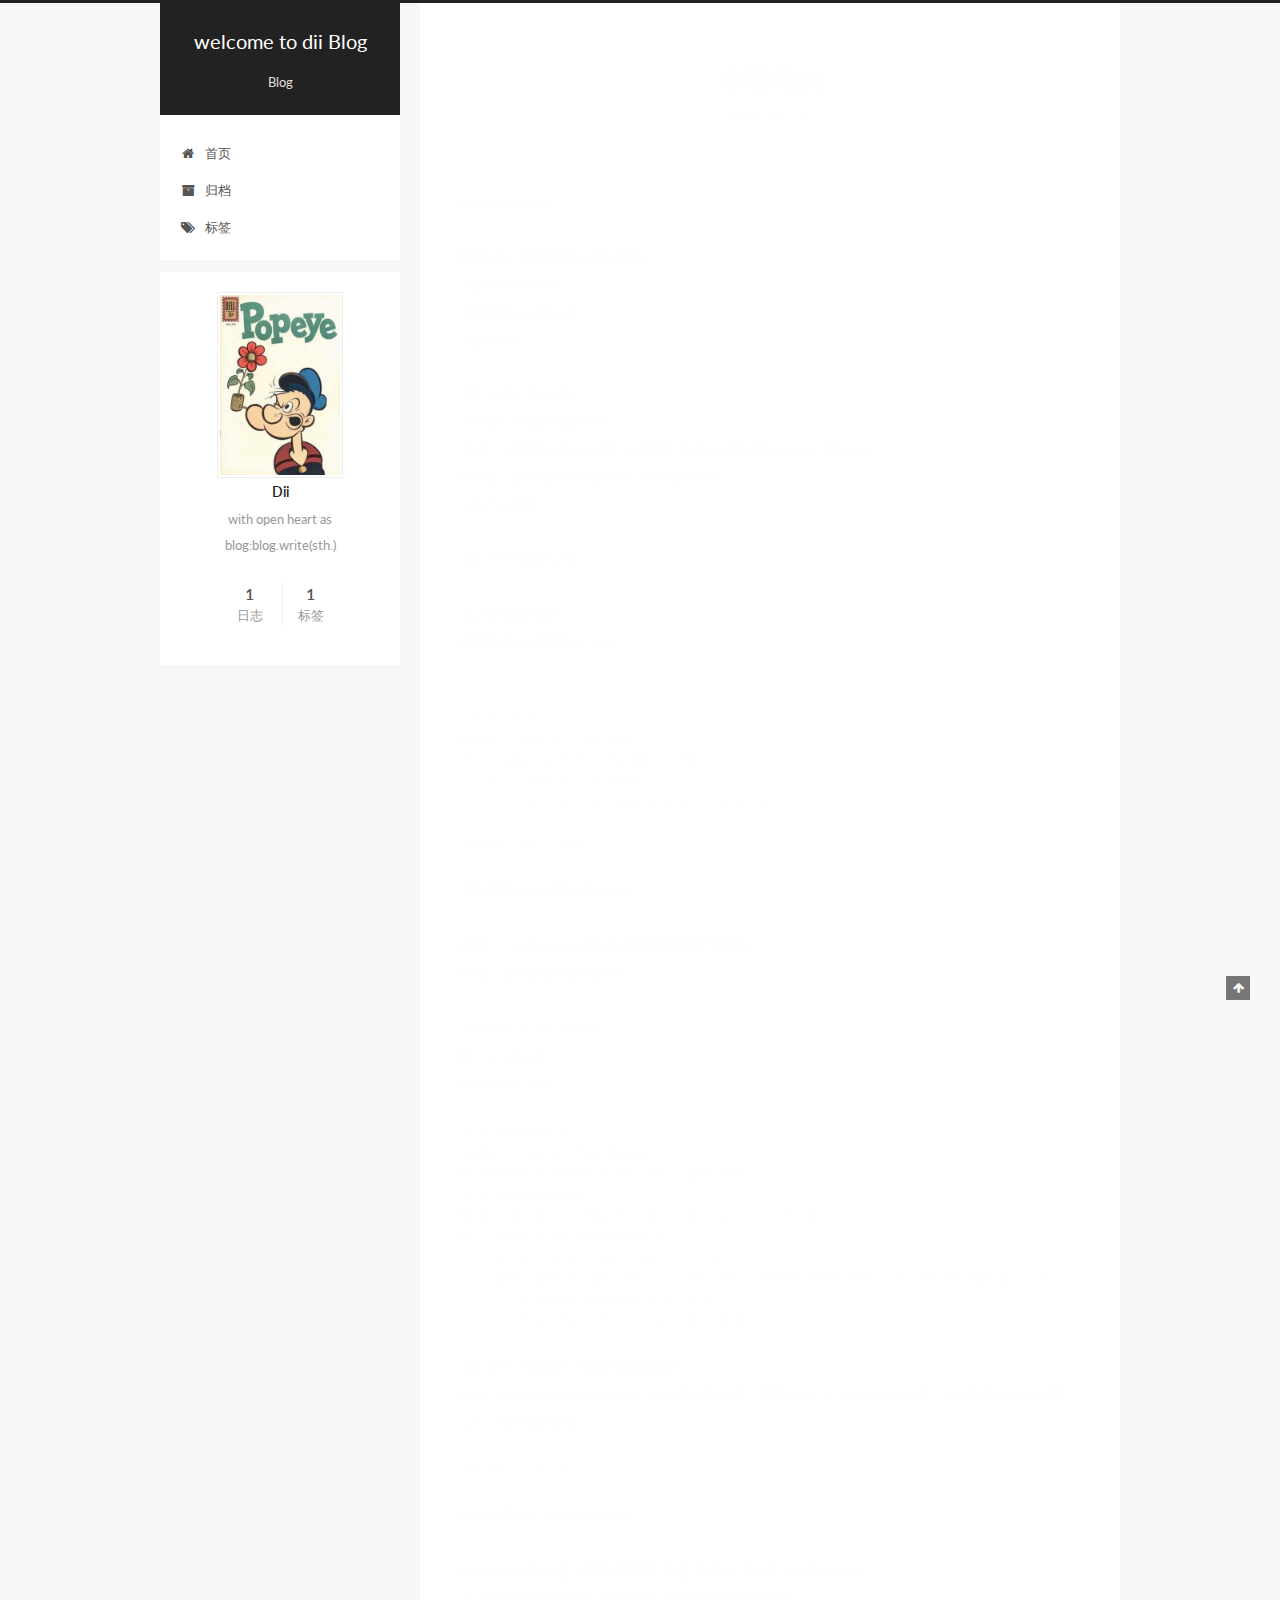
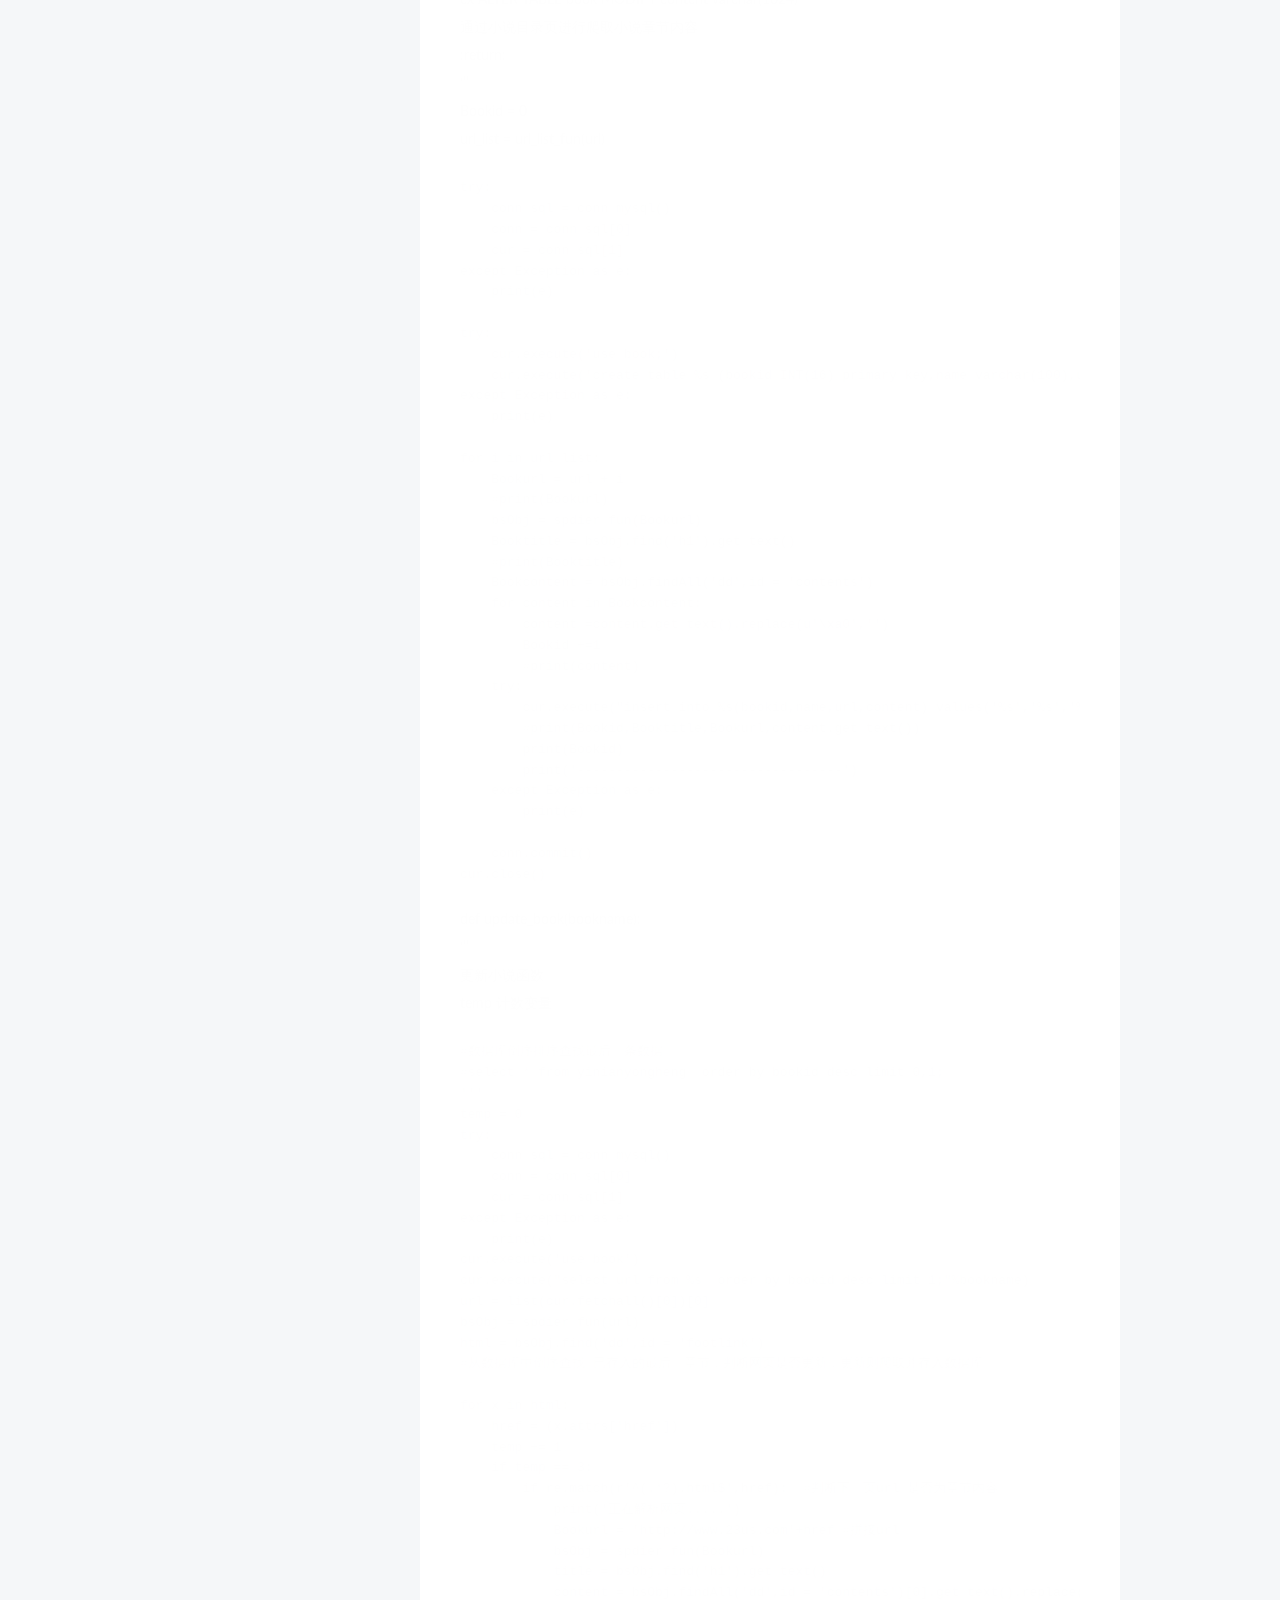
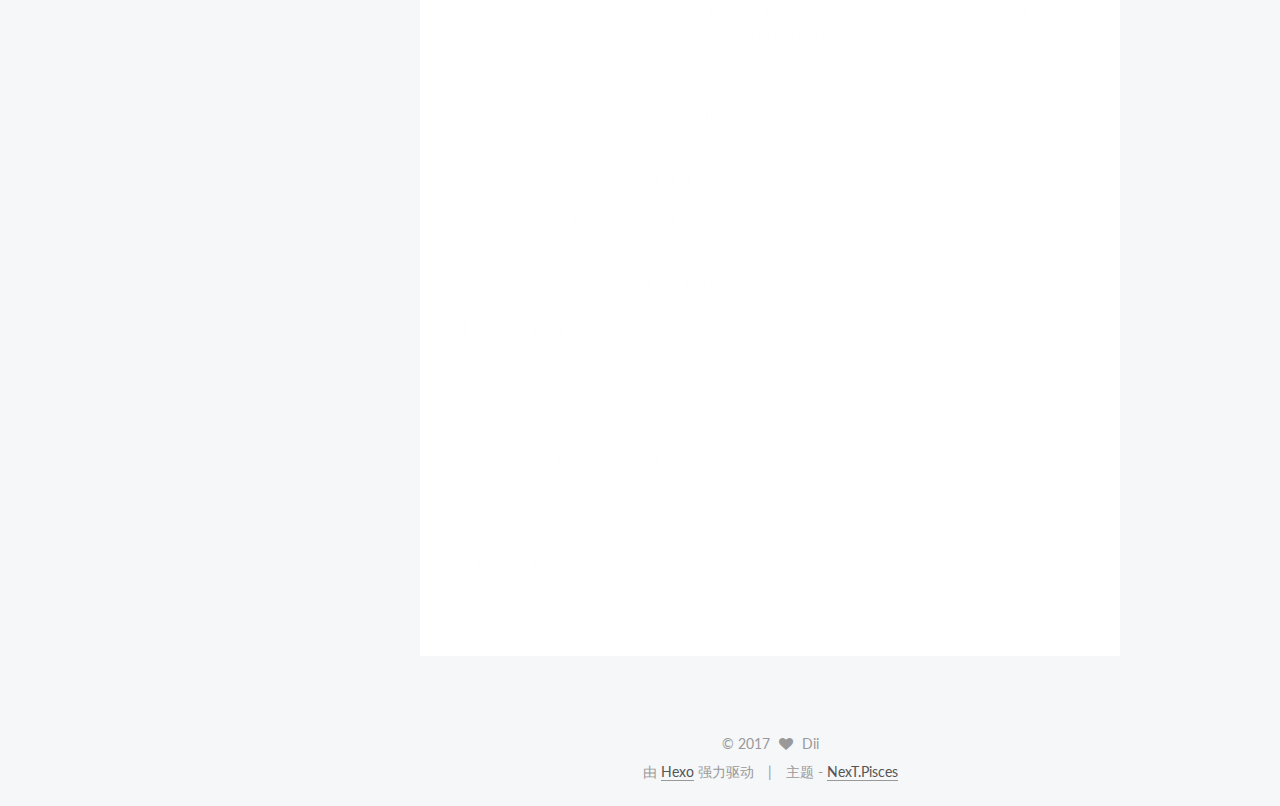
==== commit 7803f119: "Site updated: 2017-06-12 18:12:21" ====
--- a/index.html
+++ b/index.html
@@ -5,7 +5,7 @@
   
 
 
-<html class="theme-next muse use-motion" lang="">
+<html class="theme-next pisces use-motion" lang="zh-Hans">
 <head>
   <meta charset="UTF-8"/>
 <meta http-equiv="X-UA-Compatible" content="IE=edge" />
@@ -93,12 +93,15 @@
 
 
 
+<meta name="description" content="with open heart as blog:blog.write(sth.)">
 <meta property="og:type" content="website">
-<meta property="og:title" content="Dii Blog">
+<meta property="og:title" content="welcome to dii Blog">
 <meta property="og:url" content="https://diiiiiiii.github.io/index.html">
-<meta property="og:site_name" content="Dii Blog">
+<meta property="og:site_name" content="welcome to dii Blog">
+<meta property="og:description" content="with open heart as blog:blog.write(sth.)">
 <meta name="twitter:card" content="summary">
-<meta name="twitter:title" content="Dii Blog">
+<meta name="twitter:title" content="welcome to dii Blog">
+<meta name="twitter:description" content="with open heart as blog:blog.write(sth.)">
 
 
 
@@ -106,13 +109,13 @@
   var NexT = window.NexT || {};
   var CONFIG = {
     root: '/',
-    scheme: 'Muse',
+    scheme: 'Pisces',
     sidebar: {"position":"left","display":"post","offset":12,"offset_float":0,"b2t":false,"scrollpercent":false},
     fancybox: true,
     motion: true,
     duoshuo: {
       userId: '0',
-      author: 'Author'
+      author: '博主'
     },
     algolia: {
       applicationID: '',
@@ -132,10 +135,10 @@
 
 
 
-  <title>Dii Blog</title>
+  <title>welcome to dii Blog</title>
 </head>
 
-<body itemscope itemtype="http://schema.org/WebPage" lang="">
+<body itemscope itemtype="http://schema.org/WebPage" lang="zh-Hans">
 
   
 
@@ -171,7 +174,7 @@
     <div class="custom-logo-site-title">
       <a href="/"  class="brand" rel="start">
         <span class="logo-line-before"><i></i></span>
-        <span class="site-title">Dii Blog</span>
+        <span class="site-title">welcome to dii Blog</span>
         <span class="logo-line-after"><i></i></span>
       </a>
     </div>
@@ -201,7 +204,7 @@
             
               <i class="menu-item-icon fa fa-fw fa-home"></i> <br />
             
-            Home
+            首页
           </a>
         </li>
       
@@ -211,7 +214,7 @@
             
               <i class="menu-item-icon fa fa-fw fa-archive"></i> <br />
             
-            Archives
+            归档
           </a>
         </li>
       
@@ -221,7 +224,7 @@
             
               <i class="menu-item-icon fa fa-fw fa-tags"></i> <br />
             
-            Tags
+            标签
           </a>
         </li>
       
@@ -254,16 +257,16 @@
   
 
   <article class="post post-type-tags " itemscope itemtype="http://schema.org/Article">
-    <link itemprop="mainEntityOfPage" href="https://diiiiiiii.github.io/2017/06/12/my-new-post/">
+    <link itemprop="mainEntityOfPage" href="https://diiiiiiii.github.io/2017/06/12/23us_spider/">
 
     <span hidden itemprop="author" itemscope itemtype="http://schema.org/Person">
       <meta itemprop="name" content="Dii">
       <meta itemprop="description" content="">
-      <meta itemprop="image" content="/images/avatar.gif">
+      <meta itemprop="image" content="/uploads/popeye.jpeg">
     </span>
 
     <span hidden itemprop="publisher" itemscope itemtype="http://schema.org/Organization">
-      <meta itemprop="name" content="Dii Blog">
+      <meta itemprop="name" content="welcome to dii Blog">
     </span>
 
     
@@ -273,7 +276,7 @@
         
           <h1 class="post-title" itemprop="name headline">
                 
-                <a class="post-title-link" href="/2017/06/12/my-new-post/" itemprop="url">小说爬虫</a></h1>
+                <a class="post-title-link" href="/2017/06/12/23us_spider/" itemprop="url">小说爬虫</a></h1>
         
 
         <div class="post-meta">
@@ -283,9 +286,9 @@
                 <i class="fa fa-calendar-o"></i>
               </span>
               
-                <span class="post-meta-item-text">Posted on</span>
+                <span class="post-meta-item-text">发表于</span>
               
-              <time title="Post created" itemprop="dateCreated datePublished" datetime="2017-06-12T15:00:49+08:00">
+              <time title="创建于" itemprop="dateCreated datePublished" datetime="2017-06-12T15:00:49+08:00">
                 2017-06-12
               </time>
             
@@ -468,126 +471,6 @@
 
 
     
-      
-
-  
-
-  
-  
-  
-
-  <article class="post post-type-normal " itemscope itemtype="http://schema.org/Article">
-    <link itemprop="mainEntityOfPage" href="https://diiiiiiii.github.io/2017/06/12/hello-world/">
-
-    <span hidden itemprop="author" itemscope itemtype="http://schema.org/Person">
-      <meta itemprop="name" content="Dii">
-      <meta itemprop="description" content="">
-      <meta itemprop="image" content="/images/avatar.gif">
-    </span>
-
-    <span hidden itemprop="publisher" itemscope itemtype="http://schema.org/Organization">
-      <meta itemprop="name" content="Dii Blog">
-    </span>
-
-    
-      <header class="post-header">
-
-        
-        
-          <h1 class="post-title" itemprop="name headline">
-                
-                <a class="post-title-link" href="/2017/06/12/hello-world/" itemprop="url">Hello World</a></h1>
-        
-
-        <div class="post-meta">
-          <span class="post-time">
-            
-              <span class="post-meta-item-icon">
-                <i class="fa fa-calendar-o"></i>
-              </span>
-              
-                <span class="post-meta-item-text">Posted on</span>
-              
-              <time title="Post created" itemprop="dateCreated datePublished" datetime="2017-06-12T12:54:13+08:00">
-                2017-06-12
-              </time>
-            
-
-            
-
-            
-          </span>
-
-          
-
-          
-            
-          
-
-          
-          
-
-          
-
-          
-
-          
-
-        </div>
-      </header>
-    
-
-    <div class="post-body" itemprop="articleBody">
-
-      
-      
-
-      
-        
-          
-            <p>Welcome to <a href="https://hexo.io/" target="_blank" rel="external">Hexo</a>! This is your very first post. Check <a href="https://hexo.io/docs/" target="_blank" rel="external">documentation</a> for more info. If you get any problems when using Hexo, you can find the answer in <a href="https://hexo.io/docs/troubleshooting.html" target="_blank" rel="external">troubleshooting</a> or you can ask me on <a href="https://github.com/hexojs/hexo/issues" target="_blank" rel="external">GitHub</a>.</p>
-<h2 id="Quick-Start"><a href="#Quick-Start" class="headerlink" title="Quick Start"></a>Quick Start</h2><h3 id="Create-a-new-post"><a href="#Create-a-new-post" class="headerlink" title="Create a new post"></a>Create a new post</h3><figure class="highlight bash"><table><tr><td class="gutter"><pre><div class="line">1</div></pre></td><td class="code"><pre><div class="line">$ hexo new <span class="string">"My New Post"</span></div></pre></td></tr></table></figure>
-<p>More info: <a href="https://hexo.io/docs/writing.html" target="_blank" rel="external">Writing</a></p>
-<h3 id="Run-server"><a href="#Run-server" class="headerlink" title="Run server"></a>Run server</h3><figure class="highlight bash"><table><tr><td class="gutter"><pre><div class="line">1</div></pre></td><td class="code"><pre><div class="line">$ hexo server</div></pre></td></tr></table></figure>
-<p>More info: <a href="https://hexo.io/docs/server.html" target="_blank" rel="external">Server</a></p>
-<h3 id="Generate-static-files"><a href="#Generate-static-files" class="headerlink" title="Generate static files"></a>Generate static files</h3><figure class="highlight bash"><table><tr><td class="gutter"><pre><div class="line">1</div></pre></td><td class="code"><pre><div class="line">$ hexo generate</div></pre></td></tr></table></figure>
-<p>More info: <a href="https://hexo.io/docs/generating.html" target="_blank" rel="external">Generating</a></p>
-<h3 id="Deploy-to-remote-sites"><a href="#Deploy-to-remote-sites" class="headerlink" title="Deploy to remote sites"></a>Deploy to remote sites</h3><figure class="highlight bash"><table><tr><td class="gutter"><pre><div class="line">1</div></pre></td><td class="code"><pre><div class="line">$ hexo deploy</div></pre></td></tr></table></figure>
-<p>More info: <a href="https://hexo.io/docs/deployment.html" target="_blank" rel="external">Deployment</a></p>
-
-          
-        
-      
-    </div>
-
-    <div>
-      
-    </div>
-
-    <div>
-      
-    </div>
-
-    <div>
-      
-    </div>
-
-    <footer class="post-footer">
-      
-
-      
-
-      
-
-      
-      
-        <div class="post-eof"></div>
-      
-    </footer>
-  </article>
-
-
-    
   </section>
 
   
@@ -621,11 +504,11 @@
       <section class="site-overview sidebar-panel sidebar-panel-active">
         <div class="site-author motion-element" itemprop="author" itemscope itemtype="http://schema.org/Person">
           <img class="site-author-image" itemprop="image"
-               src="/images/avatar.gif"
+               src="/uploads/popeye.jpeg"
                alt="Dii" />
           <p class="site-author-name" itemprop="name">Dii</p>
            
-              <p class="site-description motion-element" itemprop="description"></p>
+              <p class="site-description motion-element" itemprop="description">with open heart as blog:blog.write(sth.)</p>
           
         </div>
         <nav class="site-state motion-element">
@@ -633,8 +516,8 @@
           
             <div class="site-state-item site-state-posts">
               <a href="/archives/">
-                <span class="site-state-item-count">2</span>
-                <span class="site-state-item-name">posts</span>
+                <span class="site-state-item-count">1</span>
+                <span class="site-state-item-name">日志</span>
               </a>
             </div>
           
@@ -647,7 +530,7 @@
             <div class="site-state-item site-state-tags">
               <a href="/tags/index.html">
                 <span class="site-state-item-count">1</span>
-                <span class="site-state-item-name">tags</span>
+                <span class="site-state-item-name">标签</span>
               </a>
             </div>
           
@@ -697,13 +580,13 @@
 
 
 <div class="powered-by">
-  Powered by <a class="theme-link" href="https://hexo.io">Hexo</a>
+  由 <a class="theme-link" href="https://hexo.io">Hexo</a> 强力驱动
 </div>
 
 <div class="theme-info">
-  Theme -
+  主题 -
   <a class="theme-link" href="https://github.com/iissnan/hexo-theme-next">
-    NexT.Muse
+    NexT.Pisces
   </a>
 </div>
 
@@ -783,6 +666,13 @@
   
   
 
+
+  <script type="text/javascript" src="/js/src/affix.js?v=5.1.1"></script>
+
+  <script type="text/javascript" src="/js/src/schemes/pisces.js?v=5.1.1"></script>
+
+
+
   
     <script type="text/javascript" src="/js/src/scrollspy.js?v=5.1.1"></script>
 <script type="text/javascript" src="/js/src/post-details.js?v=5.1.1"></script>
--- a/css/main.css
+++ b/css/main.css
@@ -189,7 +189,7 @@
   font-size: 14px;
   line-height: 2;
   color: #555;
-  background: #fff;
+  background: #f5f7f9;
 }
 @media (max-width: 767px) {
   body {
@@ -639,8 +639,8 @@
 @media (min-width: 992px) {
   .full-image.full-image.full-image {
     max-width: none;
-    width: 110%;
-    margin: 25px -5%;
+    width: 118%;
+    margin: 0 -9%;
   }
 }
 .blockquote-center,
@@ -818,7 +818,7 @@
   font-size: 14px;
   color: #fff;
   background: #222;
-  border: 2px solid #222;
+  border: 2px solid #555;
   text-decoration: none;
   border-radius: 0;
   transition-property: background-color;
@@ -829,8 +829,8 @@
 .btn:hover,
 .post-button .btn:hover {
   border-color: #222;
-  color: #222;
-  background: #fff;
+  color: #fff;
+  background: #222;
 }
 .btn-bar {
   display: block;
@@ -935,7 +935,7 @@
   width: 24px;
   background: #222;
   font-size: 12px;
-  opacity: 1;
+  opacity: 0.6;
   color: #fff;
   cursor: pointer;
   text-align: center;
@@ -956,7 +956,7 @@
   }
 }
 .back-to-top.back-to-top-on {
-  bottom: 19px;
+  bottom: 30px;
 }
 .header {
   background: transparent;
@@ -1005,7 +1005,7 @@
 .site-subtitle {
   margin-top: 10px;
   font-size: 13px;
-  color: #999;
+  color: #ddd;
 }
 .use-motion .brand {
   opacity: 0;
@@ -1078,7 +1078,8 @@
   transition-timing-function: ease-in-out;
   transition-delay: 0s;
 }
-.menu .menu-item a:hover {
+.menu .menu-item a:hover,
+.menu-item-active a {
   border-bottom-color: #222;
 }
 .menu .menu-item .fa {
@@ -1415,10 +1416,10 @@
   margin-top: 50px;
 }
 .post-button .btn {
-  color: #fff;
+  color: #555;
   font-size: 14px;
-  background: #222;
-  border-radius: 0;
+  background: #fff;
+  border-radius: 2px;
   line-height: 2;
   margin: 0 4px 8px 4px;
 }
@@ -1593,20 +1594,20 @@
   display: block;
   margin: 0 auto;
   padding: 2px;
-  max-width: 96px;
+  max-width: 120px;
   height: auto;
-  border: 2px solid #333;
+  border: 1px solid #eee;
 }
 .site-author-name {
-  margin: 5px 0 0;
+  margin: 0;
   text-align: center;
-  color: #f5f5f5;
-  font-weight: normal;
+  color: #222;
+  font-weight: 600;
 }
 .site-description {
-  margin-top: 5px;
+  margin-top: 0;
   text-align: center;
-  font-size: 14px;
+  font-size: 13px;
   color: #999;
 }
 .site-state {
@@ -1618,7 +1619,7 @@
 .site-state-item {
   display: inline-block;
   padding: 0 15px;
-  border-left: 1px solid #333;
+  border-left: 1px solid #eee;
 }
 .site-state-item:first-child {
   border-left: none;
@@ -1631,11 +1632,11 @@
   text-align: center;
   color: inherit;
   font-weight: 600;
-  font-size: 18px;
+  font-size: 16px;
 }
 .site-state-item-name {
   font-size: 13px;
-  color: inherit;
+  color: #999;
 }
 .feed-link {
   margin-top: 20px;
@@ -1677,7 +1678,7 @@
   width: 4px;
   height: 4px;
   border-radius: 50%;
-  background: #785dff;
+  background: #79ee7e;
 }
 .links-of-blogroll {
   font-size: 13px;
@@ -1707,7 +1708,7 @@
   color: #555;
 }
 .sidebar-nav li:hover {
-  color: #f5f5f5;
+  color: #fc6423;
 }
 .page-post-detail .sidebar-nav-toc {
   padding: 0 5px;
@@ -1716,11 +1717,11 @@
   margin-left: 10px;
 }
 .sidebar-nav .sidebar-nav-active {
-  color: #87daff;
-  border-bottom-color: #87daff;
+  color: #fc6423;
+  border-bottom-color: #fc6423;
 }
 .sidebar-nav .sidebar-nav-active:hover {
-  color: #87daff;
+  color: #fc6423;
 }
 .sidebar-panel {
   display: none;
@@ -1753,12 +1754,12 @@
   transition-timing-function: ease-in-out;
   transition-delay: 0s;
   transition-property: all;
-  color: #999;
-  border-bottom-color: #555;
+  color: #666;
+  border-bottom-color: #ccc;
 }
 .post-toc ol a:hover {
-  color: #ccc;
-  border-bottom-color: #ccc;
+  color: #000;
+  border-bottom-color: #000;
 }
 .post-toc .nav-item {
   overflow: hidden;
@@ -1779,14 +1780,14 @@
   display: block;
 }
 .post-toc .nav .active > a {
-  color: #87daff;
-  border-bottom-color: #87daff;
+  color: #fc6423;
+  border-bottom-color: #fc6423;
 }
 .post-toc .nav .active-current > a {
-  color: #87daff;
+  color: #fc6423;
 }
 .post-toc .nav .active-current > a:hover {
-  color: #87daff;
+  color: #fc6423;
 }
 .footer {
   font-size: 14px;
@@ -2209,6 +2210,16 @@
   transform: translate(-50%, -50%);
   color: #ccc;
 }
+@media (min-width: 768px) and (max-width: 991px) {
+  .busuanzi-count {
+    width: auto;
+  }
+}
+@media (max-width: 767px) {
+  .busuanzi-count {
+    width: auto;
+  }
+}
 .site-uv,
 .site-pv,
 .page-pv {
@@ -2447,83 +2458,397 @@
   }
 }
 .page-post-detail .sidebar-toggle-line {
-  background: #87daff;
+  background: #fc6423;
 }
 .page-post-detail .comments {
   overflow: hidden;
 }
-@media (max-width: 767px) {
-  .header-inner,
-  .container .main-inner,
+.header {
+  position: relative;
+  margin: 0 auto;
+  width: 960px;
+}
+@media (min-width: 768px) and (max-width: 991px) {
+  .header {
+    width: auto;
+  }
+}
+@media (max-width: 767px) {
+  .header {
+    width: auto;
+  }
+}
+.header-inner {
+  position: absolute;
+  top: 0;
+  overflow: hidden;
+  padding: 0;
+  width: 240px;
+  background: #fff;
+  box-shadow: initial;
+  border-radius: initial;
+}
+@media (min-width: 1600px) {
+  .container .header-inner {
+    width: 240px;
+  }
+}
+@media (min-width: 768px) and (max-width: 991px) {
+  .header-inner {
+    position: relative;
+    width: auto;
+    border-radius: initial;
+  }
+}
+@media (max-width: 767px) {
+  .header-inner {
+    position: relative;
+    width: auto;
+    border-radius: initial;
+  }
+}
+.main:before,
+.main:after {
+  content: " ";
+  display: table;
+}
+.main:after {
+  clear: both;
+}
+@media (min-width: 768px) and (max-width: 991px) {
+  .main {
+    padding-bottom: 100px;
+  }
+}
+@media (max-width: 767px) {
+  .main {
+    padding-bottom: 100px;
+  }
+}
+.container .main-inner {
+  width: 960px;
+}
+@media (min-width: 768px) and (max-width: 991px) {
+  .container .main-inner {
+    width: auto;
+  }
+}
+@media (max-width: 767px) {
+  .container .main-inner {
+    width: auto;
+  }
+}
+.content-wrap {
+  float: right;
+  box-sizing: border-box;
+  padding: 40px;
+  width: 700px;
+  background: #fff;
+  min-height: 700px;
+  box-shadow: initial;
+  border-radius: initial;
+}
+@media (min-width: 768px) and (max-width: 991px) {
+  .content-wrap {
+    width: 100%;
+    padding: 20px;
+    border-radius: initial;
+  }
+}
+@media (max-width: 767px) {
+  .content-wrap {
+    width: 100%;
+    padding: 20px;
+    min-height: auto;
+    border-radius: initial;
+  }
+}
+.sidebar {
+  position: static;
+  float: left;
+  margin-top: 300px;
+  width: 240px;
+  background: #f5f7f9;
+  box-shadow: none;
+}
+@media (min-width: 768px) and (max-width: 991px) {
+  .sidebar {
+    display: none;
+  }
+}
+@media (max-width: 767px) {
+  .sidebar {
+    display: none;
+  }
+}
+.sidebar-toggle {
+  display: none;
+}
+.footer-inner {
+  width: 960px;
+  padding-left: 260px;
+}
+@media (min-width: 768px) and (max-width: 991px) {
   .footer-inner {
     width: auto;
-  }
-}
-embed {
-  display: block;
-  margin: 0px auto 25px auto;
-}
-.custom-logo .site-meta-headline {
-  text-align: center;
-}
-.custom-logo .brand {
+    padding-left: 0 !important;
+    padding-right: 0 !important;
+  }
+}
+@media (max-width: 767px) {
+  .footer-inner {
+    width: auto;
+    padding-left: 0 !important;
+    padding-right: 0 !important;
+  }
+}
+.sidebar-position-right .header-inner {
+  right: 0;
+}
+.sidebar-position-right .content-wrap {
+  float: left;
+}
+.sidebar-position-right .sidebar {
+  float: right;
+}
+.sidebar-position-right .footer-inner {
+  padding-left: 0;
+  padding-right: 260px;
+}
+.site-brand-wrapper {
+  position: relative;
+}
+.site-meta {
+  padding: 20px 0;
+  color: #fff;
+  background: #222;
+}
+@media (min-width: 768px) and (max-width: 991px) {
+  .site-meta {
+    box-shadow: 0 0 16px rgba(0,0,0,0.5);
+  }
+}
+@media (max-width: 767px) {
+  .site-meta {
+    box-shadow: 0 0 16px rgba(0,0,0,0.5);
+  }
+}
+.brand {
+  padding: 0;
   background: none;
 }
-.custom-logo .site-title {
-  margin: 10px auto 0;
-  font-size: 24px;
-  color: #222;
-}
-.custom-logo .site-title a {
-  border: none;
-}
-.custom-logo-image {
-  margin: 0 auto;
-  padding: 5px;
-  max-width: 150px;
-  background: #fff;
-}
-@media (max-width: 767px) {
-  .site-nav {
-    position: absolute;
-    left: 0;
-    top: 52px;
-    margin: 0;
-    width: 100%;
-    padding: 0;
-    background: #fff;
-    border-bottom: 1px solid #ddd;
-    z-index: 1;
-  }
-}
-@media (max-width: 767px) {
-  .menu {
-    text-align: left;
-  }
-}
-@media (max-width: 767px) {
-  .menu .menu-item {
-    display: block;
-    margin: 0 10px;
-    vertical-align: top;
-  }
-}
-@media (max-width: 767px) {
-  .menu .menu-item br {
-    display: none;
-  }
-}
-@media (max-width: 767px) {
-  .menu .menu-item a {
-    padding: 5px 10px;
-  }
-}
-.menu .menu-item .fa {
-  margin-right: 0;
+.brand:hover {
+  color: #fff;
+}
+.site-subtitle {
+  margin: 10px 10px 0;
+  font-weight: initial;
 }
 .site-search form {
   display: none;
 }
+.site-nav {
+  border-top: none;
+}
+@media (min-width: 768px) and (max-width: 991px) {
+  .site-nav {
+    display: none !important;
+  }
+}
+@media (min-width: 768px) and (max-width: 991px) {
+  .site-nav-on {
+    display: block !important;
+  }
+}
+.menu .menu-item {
+  display: block;
+  margin: 0;
+}
+.menu .menu-item a {
+  position: relative;
+  box-sizing: border-box;
+  padding: 5px 20px;
+  text-align: left;
+  line-height: inherit;
+  transition-property: background-color;
+  transition-duration: 0.2s;
+  transition-timing-function: ease-in-out;
+  transition-delay: 0s;
+}
+.menu .menu-item a:hover,
+.menu-item-active a {
+  background: #f9f9f9;
+  border-bottom-color: #fff;
+}
+.menu .menu-item br {
+  display: none;
+}
+.menu-item-active a:after {
+  content: " ";
+  position: absolute;
+  top: 50%;
+  margin-top: -3px;
+  right: 15px;
+  width: 6px;
+  height: 6px;
+  border-radius: 50%;
+  background-color: #bbb;
+}
+.btn-bar {
+  background-color: #fff;
+}
+.site-nav-toggle {
+  left: 20px;
+  top: 50%;
+  -webkit-transform: translateY(-50%);
+  -webkit-transform: translateY(-50%);
+  -moz-transform: translateY(-50%);
+  -ms-transform: translateY(-50%);
+  -o-transform: translateY(-50%);
+  transform: translateY(-50%);
+}
+@media (min-width: 768px) and (max-width: 991px) {
+  .site-nav-toggle {
+    display: block;
+  }
+}
+.use-motion .sidebar .motion-element {
+  opacity: 1;
+}
+.sidebar {
+  display: none;
+  right: auto;
+  bottom: auto;
+  -webkit-transform: none;
+}
+.sidebar-inner {
+  box-sizing: border-box;
+  width: 240px;
+  color: #555;
+  background: #fff;
+  box-shadow: initial;
+  border-radius: initial;
+}
+.sidebar-inner.affix {
+  position: fixed;
+  top: 0px;
+}
+.site-overview {
+  margin: 0 2px;
+  text-align: left;
+}
+.site-author:before,
+.site-author:after {
+  content: " ";
+  display: table;
+}
+.site-author:after {
+  clear: both;
+}
+.sidebar a {
+  color: #555;
+}
+.sidebar a:hover {
+  color: #222;
+}
+.links-of-author-item a:before {
+  display: none;
+}
+.links-of-author-item a {
+  border-bottom: none;
+  text-decoration: underline;
+}
+.feed-link {
+  border-top: 1px dotted #ccc;
+  border-bottom: 1px dotted #ccc;
+  text-align: center;
+}
+.feed-link a {
+  display: block;
+  color: #fc6423;
+  border: none;
+}
+.feed-link a:hover {
+  background: none;
+  color: #e34603;
+}
+.feed-link a:hover i {
+  color: #e34603;
+}
+.links-of-author:before,
+.links-of-author:after {
+  content: " ";
+  display: table;
+}
+.links-of-author:after {
+  clear: both;
+}
+.links-of-author-item {
+  float: left;
+  margin: 5px 0 0;
+  width: 50%;
+}
+.links-of-author-item a {
+  box-sizing: border-box;
+  display: inline-block;
+  margin-right: 0;
+  margin-bottom: 0;
+  padding: 0 5px;
+  overflow: hidden;
+  white-space: nowrap;
+  text-overflow: ellipsis;
+}
+.links-of-author-item a {
+  display: block;
+  text-decoration: none;
+}
+.links-of-author-item a:hover {
+  border-radius: 4px;
+  background: #eee;
+}
+.links-of-author-item .fa {
+  margin-right: 2px;
+  font-size: 16px;
+}
+.links-of-author-item .fa-globe {
+  font-size: 15px;
+}
+.links-of-blogroll {
+  margin-top: 20px;
+  padding: 3px 0 0;
+  border-top: 1px dotted #ccc;
+}
+.links-of-blogroll-title {
+  margin-top: 0;
+}
+.links-of-blogroll-item {
+  padding: 0;
+}
+.links-of-blogroll-inline:before,
+.links-of-blogroll-inline:after {
+  content: " ";
+  display: table;
+}
+.links-of-blogroll-inline:after {
+  clear: both;
+}
 .links-of-blogroll-inline .links-of-blogroll-item {
-  display: inline-block;
-}
+  float: left;
+  margin: 5px 0 0;
+  width: 50%;
+}
+.links-of-blogroll-inline .links-of-blogroll-item a {
+  box-sizing: border-box;
+  display: inline-block;
+  margin-right: 0;
+  margin-bottom: 0;
+  padding: 0 5px;
+  overflow: hidden;
+  white-space: nowrap;
+  text-overflow: ellipsis;
+}
+@media (max-width: 767px) {
+  .post-body {
+    text-align: justify;
+  }
+}
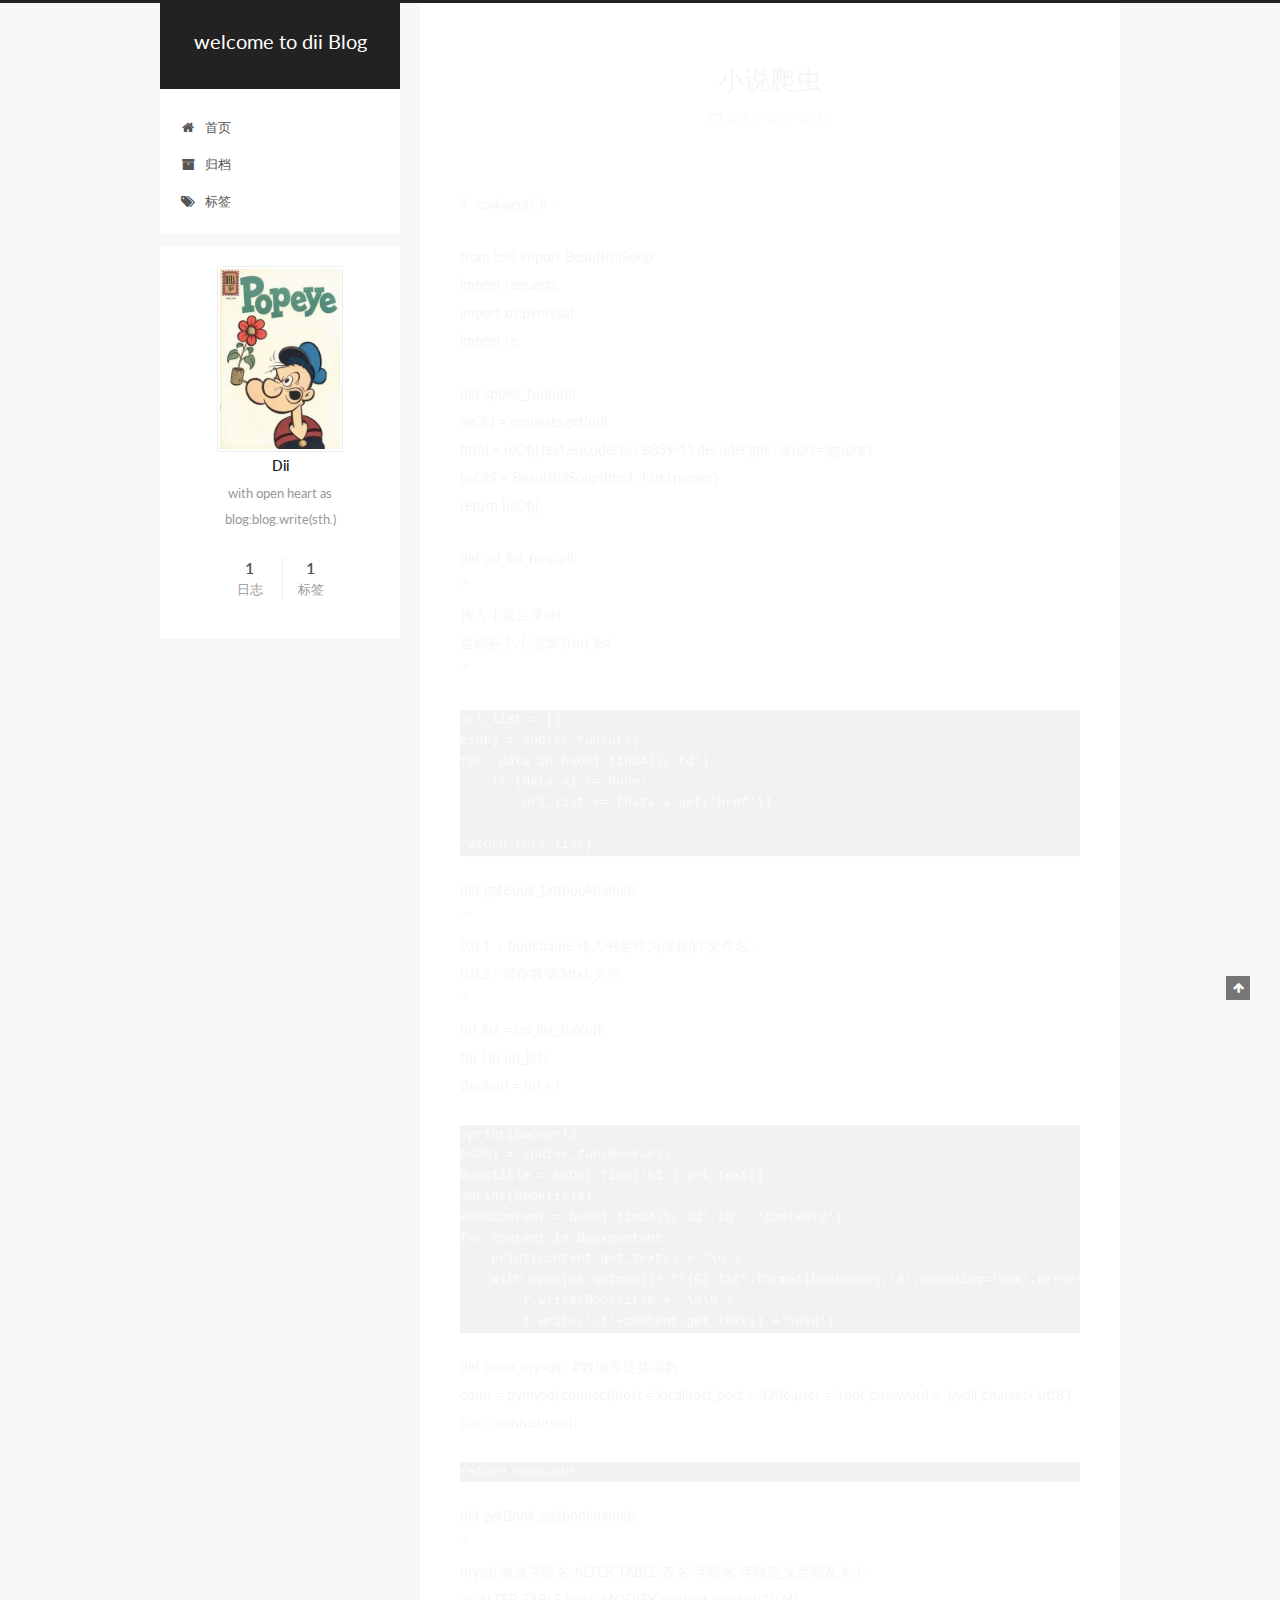
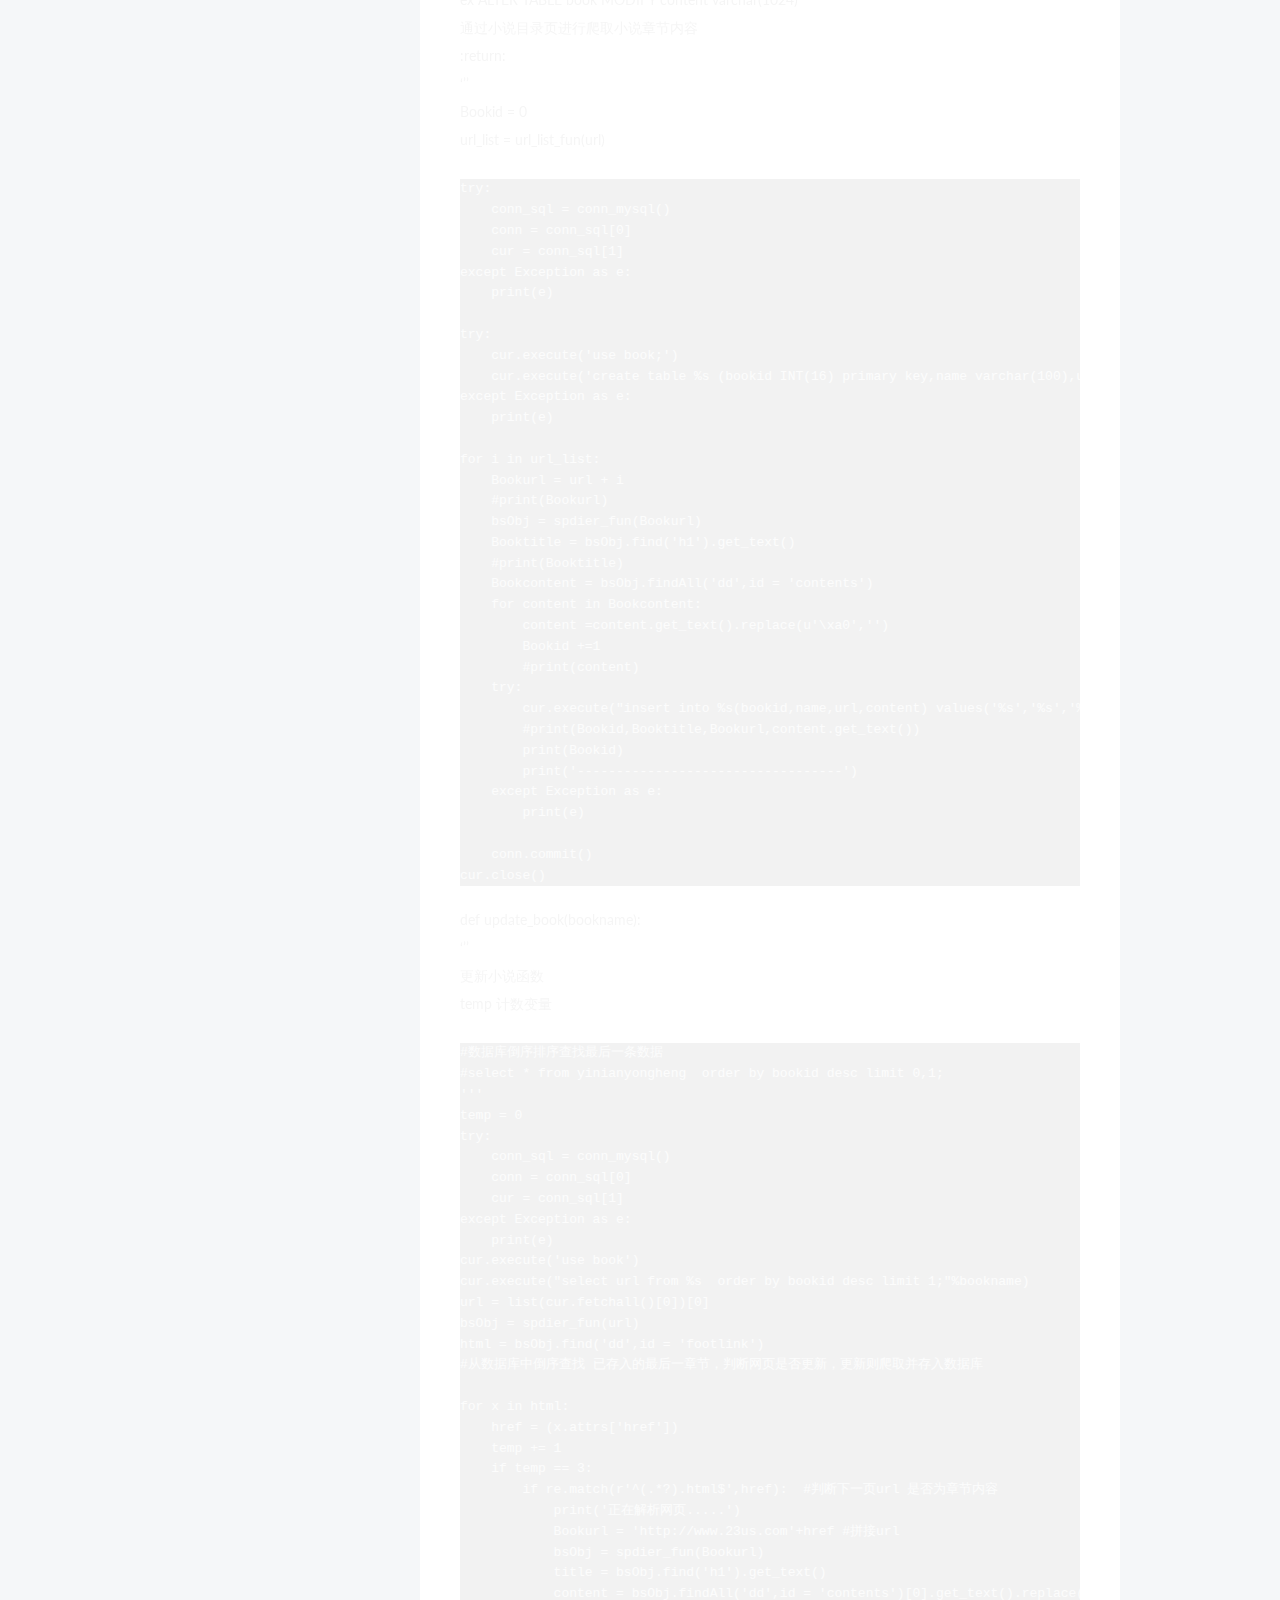
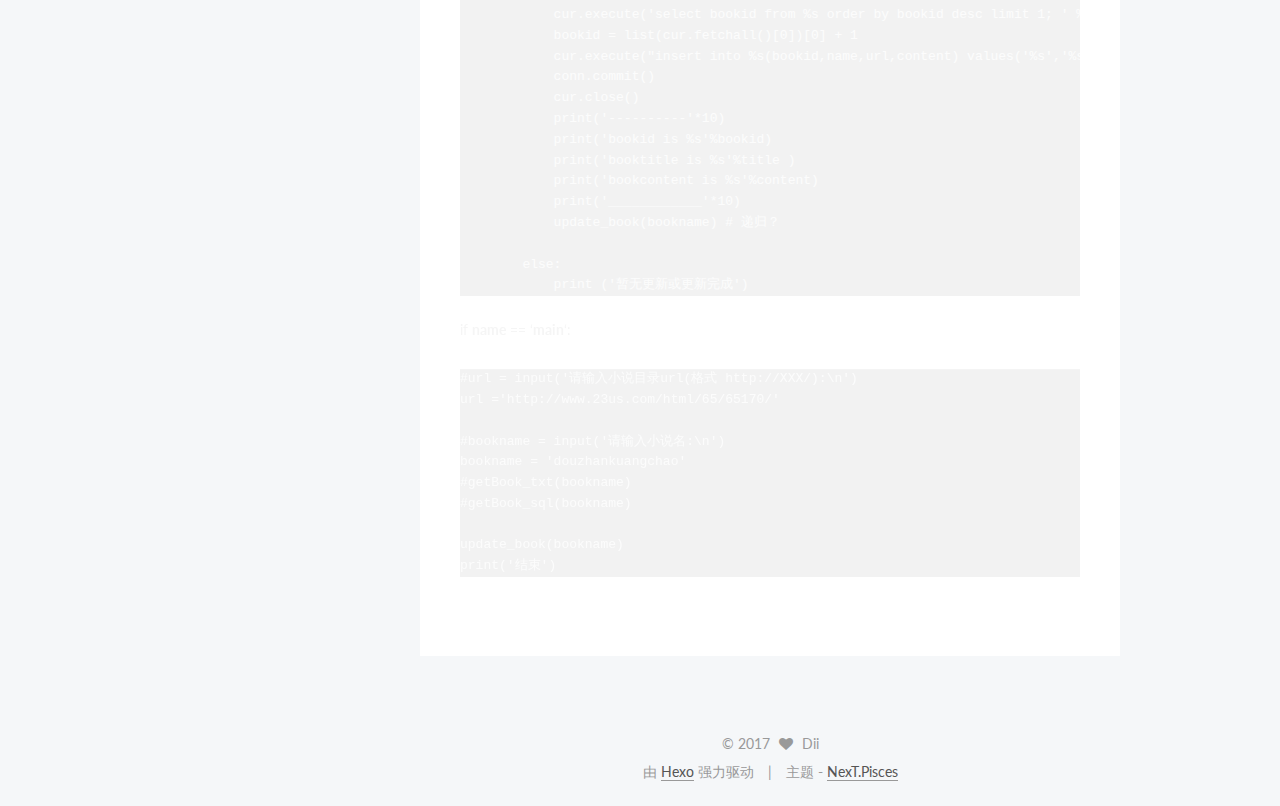
==== commit f3f83b60: "Site updated: 2017-06-12 18:45:38" ====
--- a/index.html
+++ b/index.html
@@ -179,7 +179,7 @@
       </a>
     </div>
       
-        <p class="site-subtitle">Blog</p>
+        <p class="site-subtitle"></p>
       
   </div>
 
--- a/css/main.css
+++ b/css/main.css
@@ -476,8 +476,8 @@
   margin: 20px 0;
   padding: 0;
   font-size: 13px;
-  color: #4d4d4c;
-  background: #f7f7f7;
+  color: #c5c8c6;
+  background: #1d1f21;
   line-height: 1.6;
 }
 pre,
@@ -494,7 +494,7 @@
 }
 pre code {
   padding: 0;
-  color: #4d4d4c;
+  color: #c5c8c6;
   background: none;
   text-shadow: none;
 }
@@ -517,7 +517,7 @@
 }
 .highlight figcaption {
   font-size: 1em;
-  color: #4d4d4c;
+  color: #c5c8c6;
   line-height: 1em;
   margin-bottom: 1em;
 }
@@ -531,23 +531,23 @@
 }
 .highlight figcaption a {
   float: right;
-  color: #4d4d4c;
+  color: #c5c8c6;
 }
 .highlight figcaption a:hover {
-  border-bottom-color: #4d4d4c;
+  border-bottom-color: #c5c8c6;
 }
 .highlight .gutter pre {
   padding-left: 10px;
   padding-right: 10px;
-  color: #869194;
+  color: #888f96;
   text-align: right;
-  background-color: #eff2f3;
+  background-color: #000;
 }
 .highlight .code pre {
   width: 100%;
   padding-left: 10px;
   padding-right: 10px;
-  background-color: #f7f7f7;
+  background-color: #1d1f21;
 }
 .highlight .line {
   height: 20px;
@@ -565,16 +565,16 @@
   border: none;
 }
 pre .deletion {
-  background: #fdd;
+  background: #008000;
 }
 pre .addition {
-  background: #dfd;
+  background: #800000;
 }
 pre .meta {
-  color: #8959a8;
+  color: #b294bb;
 }
 pre .comment {
-  color: #8e908c;
+  color: #969896;
 }
 pre .variable,
 pre .attribute,
@@ -588,7 +588,7 @@
 pre .css .id,
 pre .css .class,
 pre .css .pseudo {
-  color: #c82829;
+  color: #c66;
 }
 pre .number,
 pre .preprocessor,
@@ -597,7 +597,7 @@
 pre .params,
 pre .constant,
 pre .command {
-  color: #f5871f;
+  color: #de935f;
 }
 pre .ruby .class .title,
 pre .css .rules .attribute,
@@ -610,11 +610,11 @@
 pre .special,
 pre .number,
 pre .formula {
-  color: #718c00;
+  color: #b5bd68;
 }
 pre .title,
 pre .css .hexcolor {
-  color: #3e999f;
+  color: #8abeb7;
 }
 pre .function,
 pre .python .decorator,
@@ -624,11 +624,11 @@
 pre .perl .sub,
 pre .javascript .title,
 pre .coffeescript .title {
-  color: #4271ae;
+  color: #81a2be;
 }
 pre .keyword,
 pre .javascript .function {
-  color: #8959a8;
+  color: #b294bb;
 }
 .full-image.full-image.full-image {
   border: none;
@@ -1678,7 +1678,7 @@
   width: 4px;
   height: 4px;
   border-radius: 50%;
-  background: #79ee7e;
+  background: #ff3dff;
 }
 .links-of-blogroll {
   font-size: 13px;
